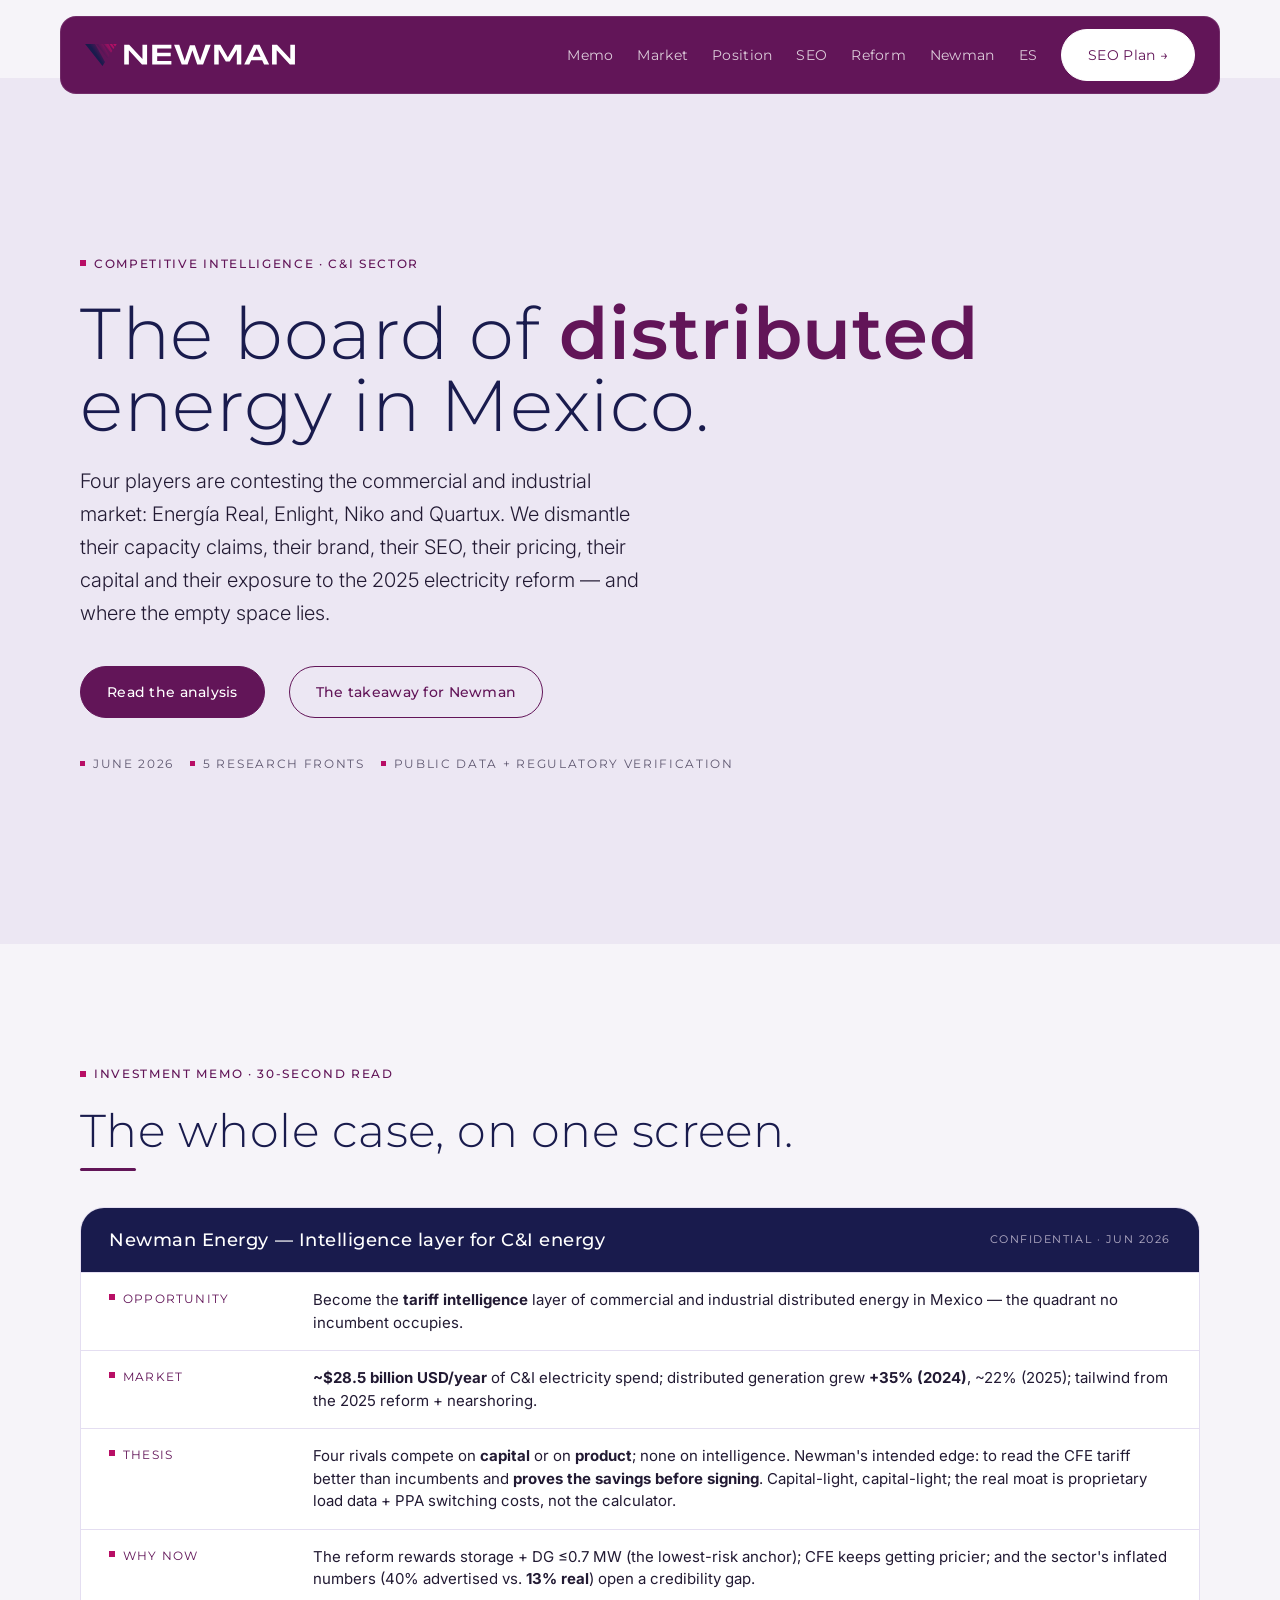
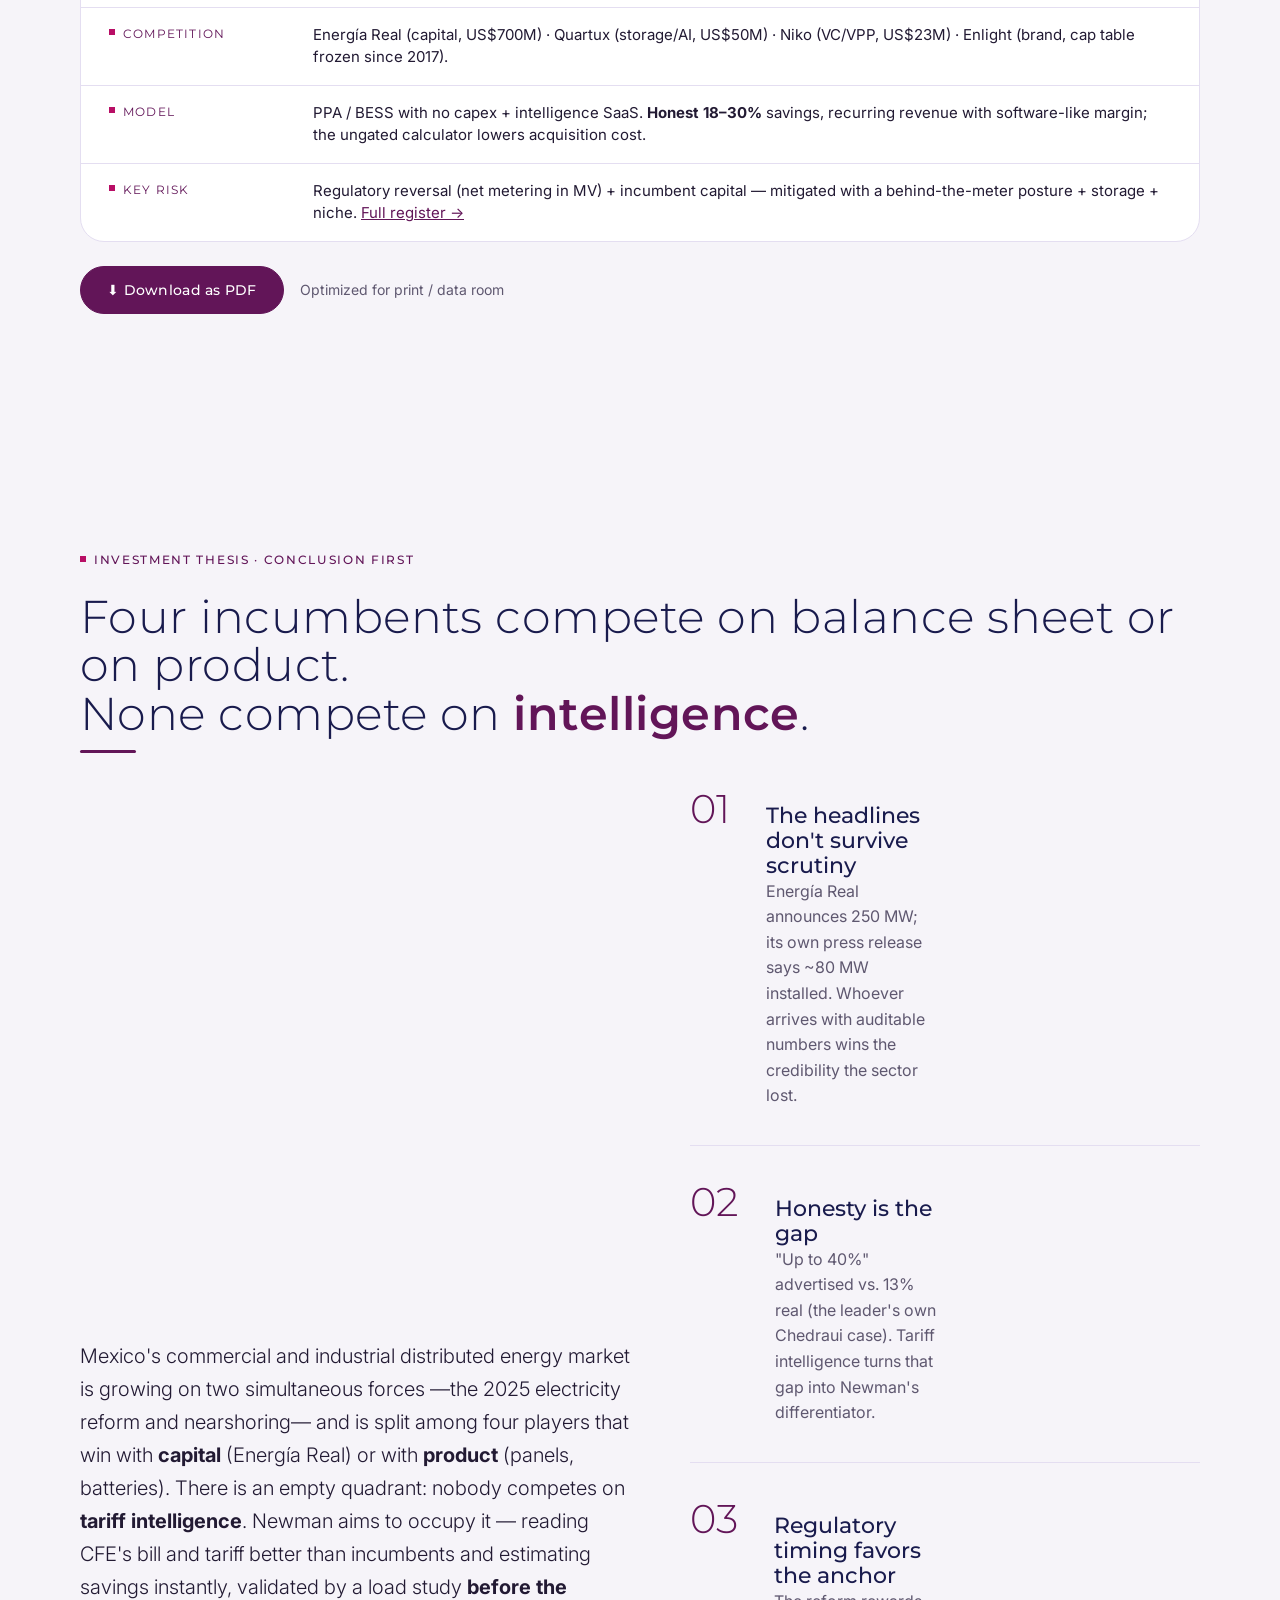
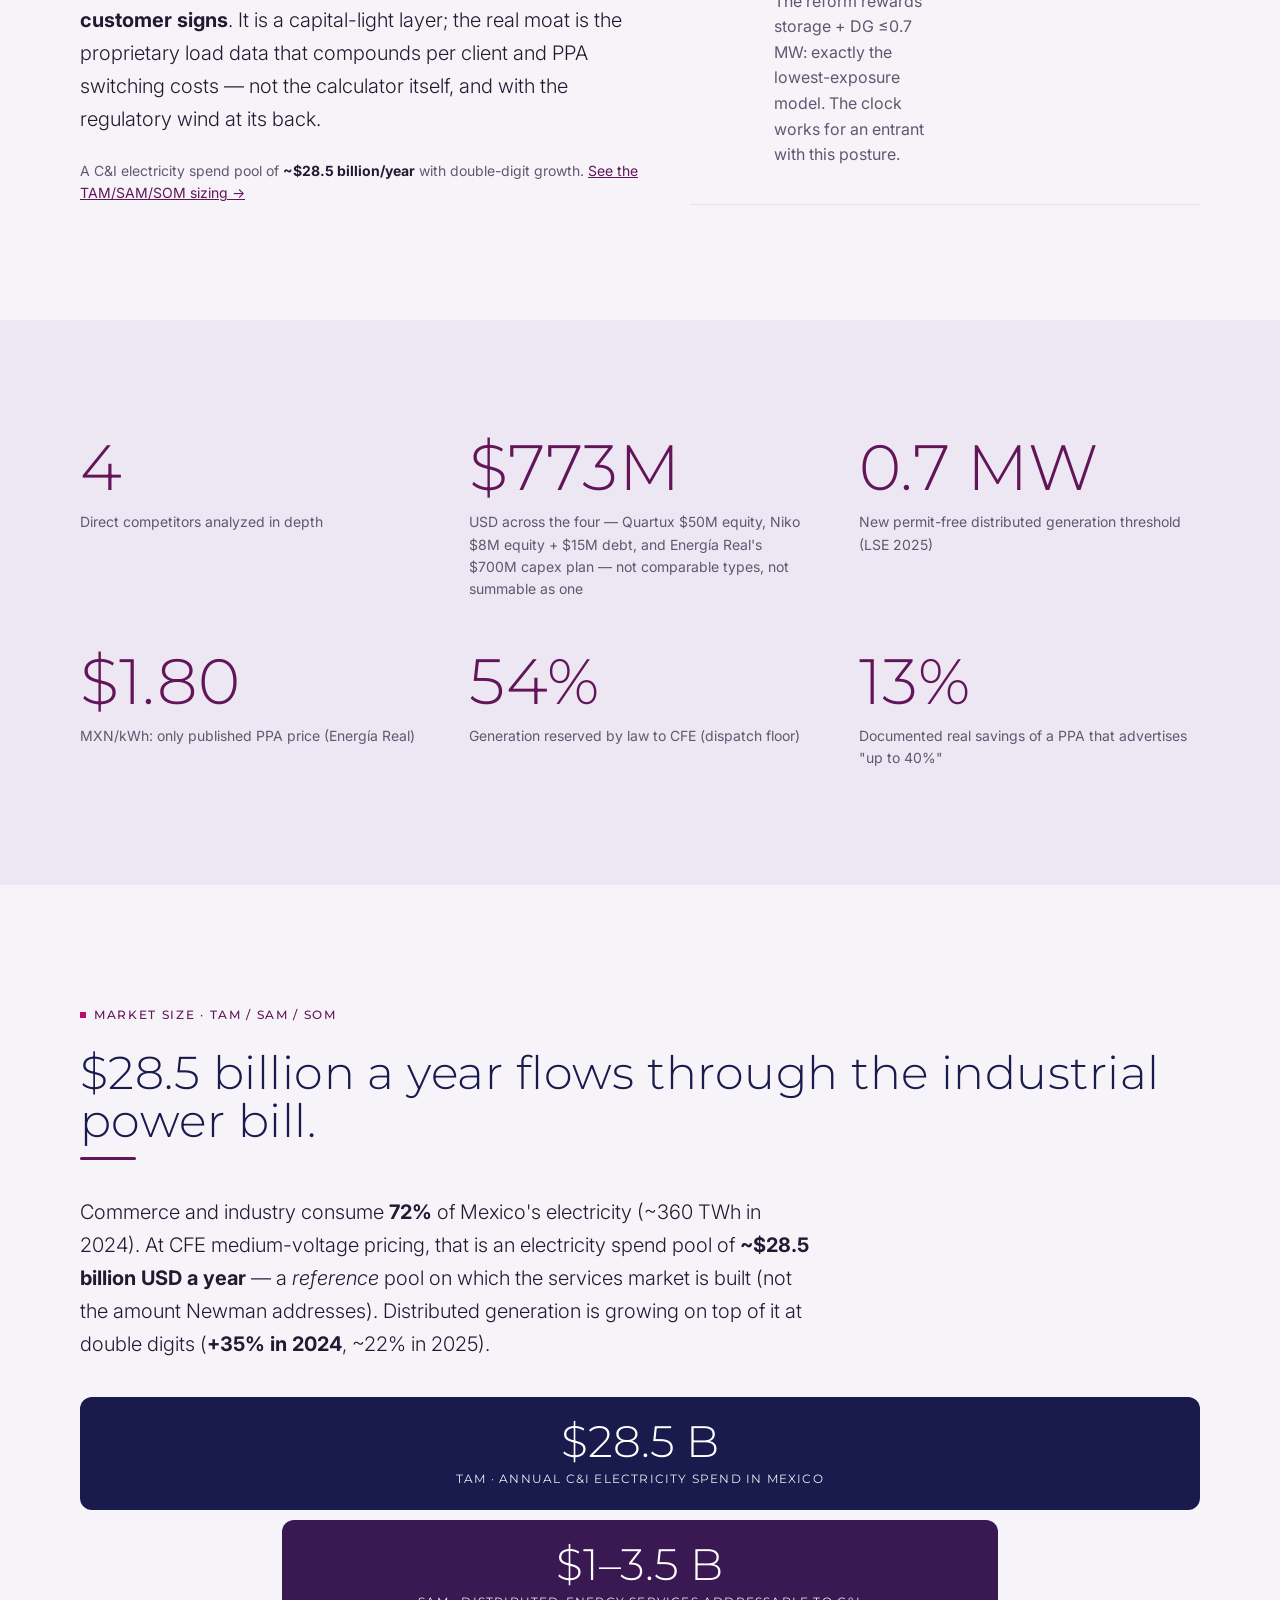
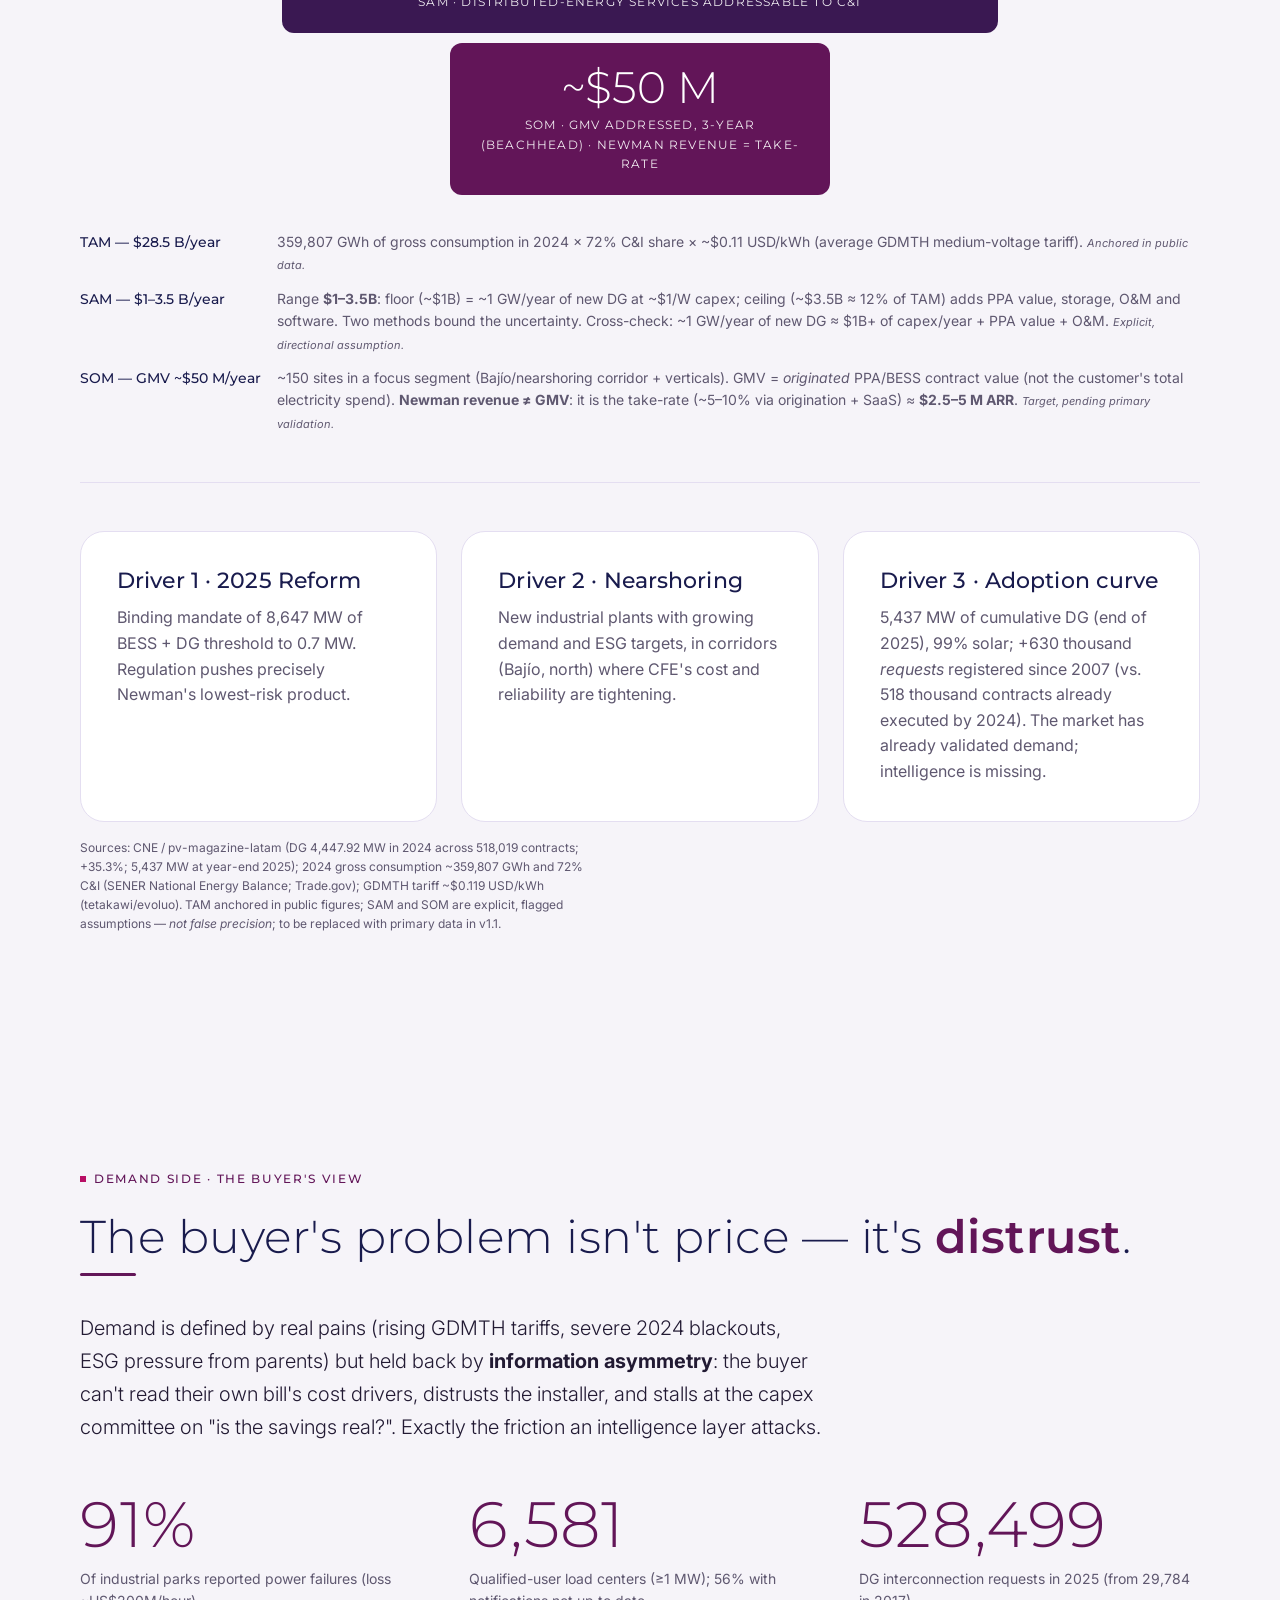
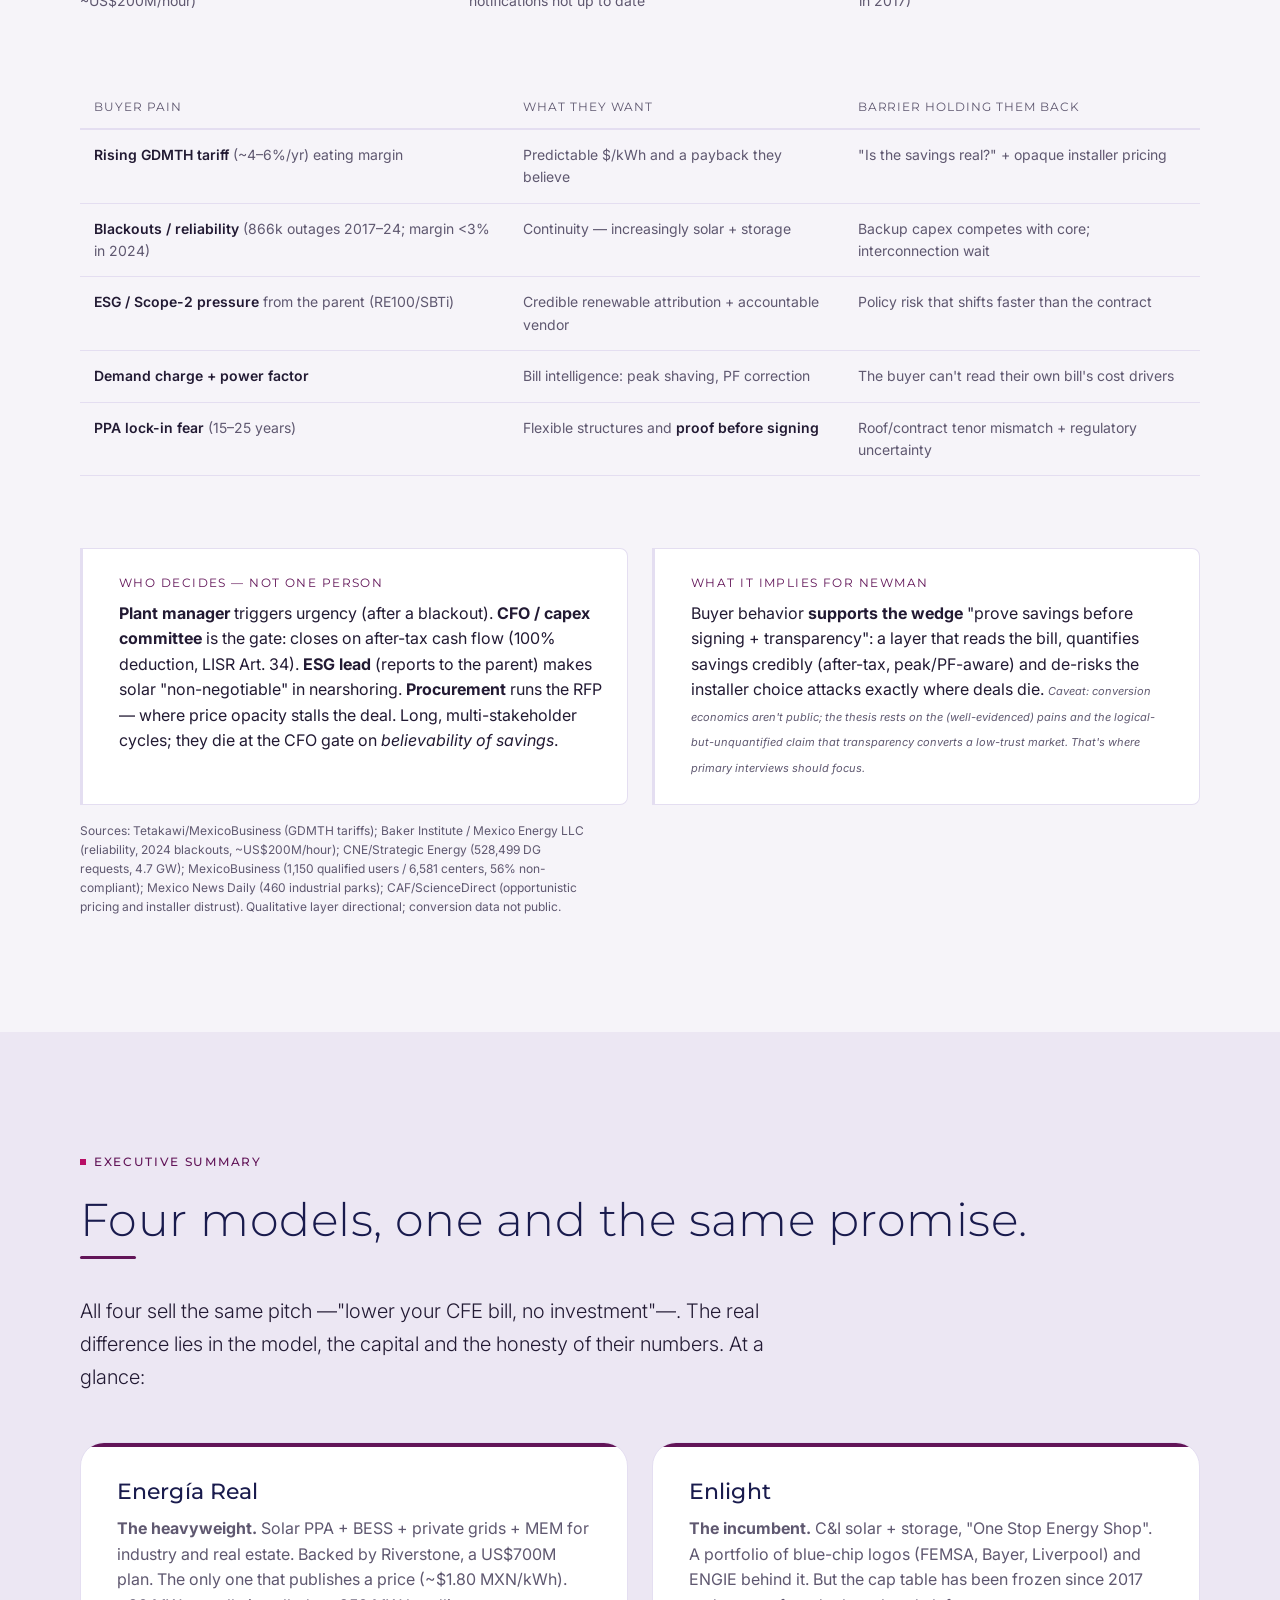
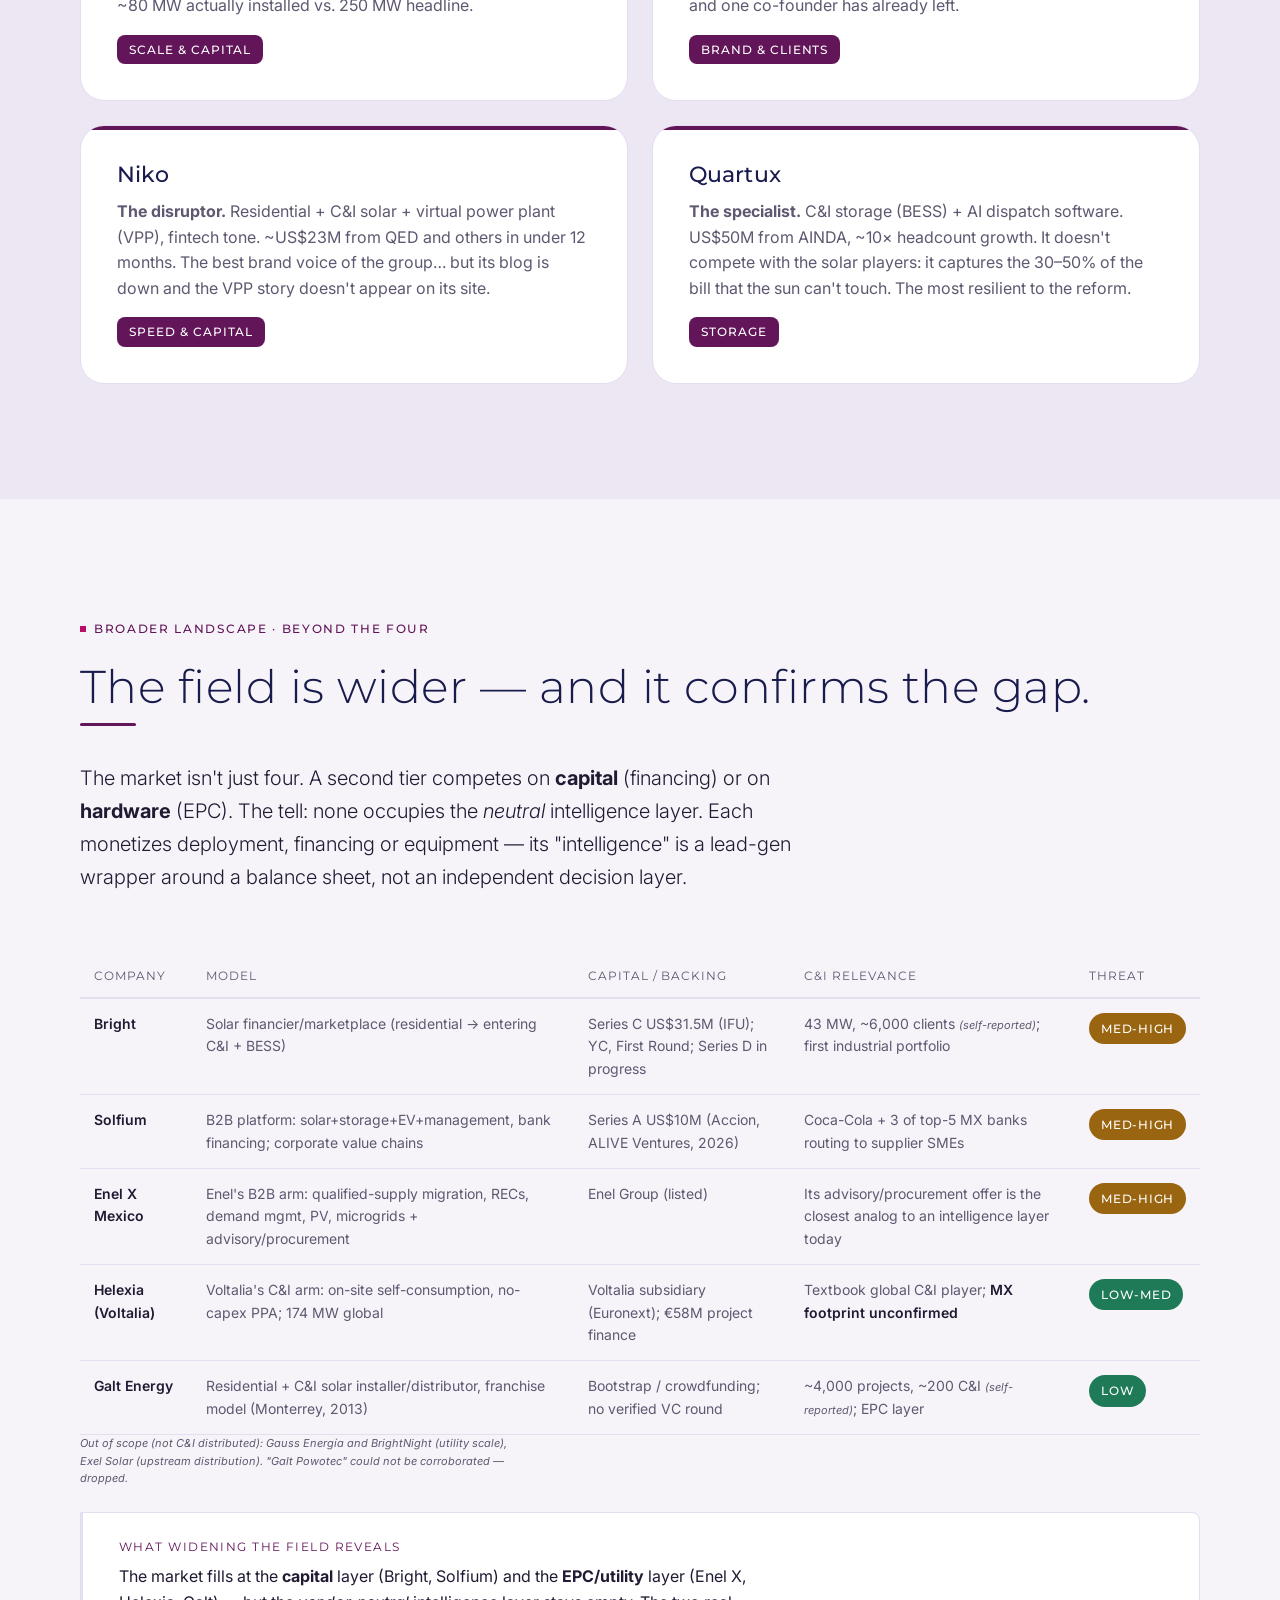
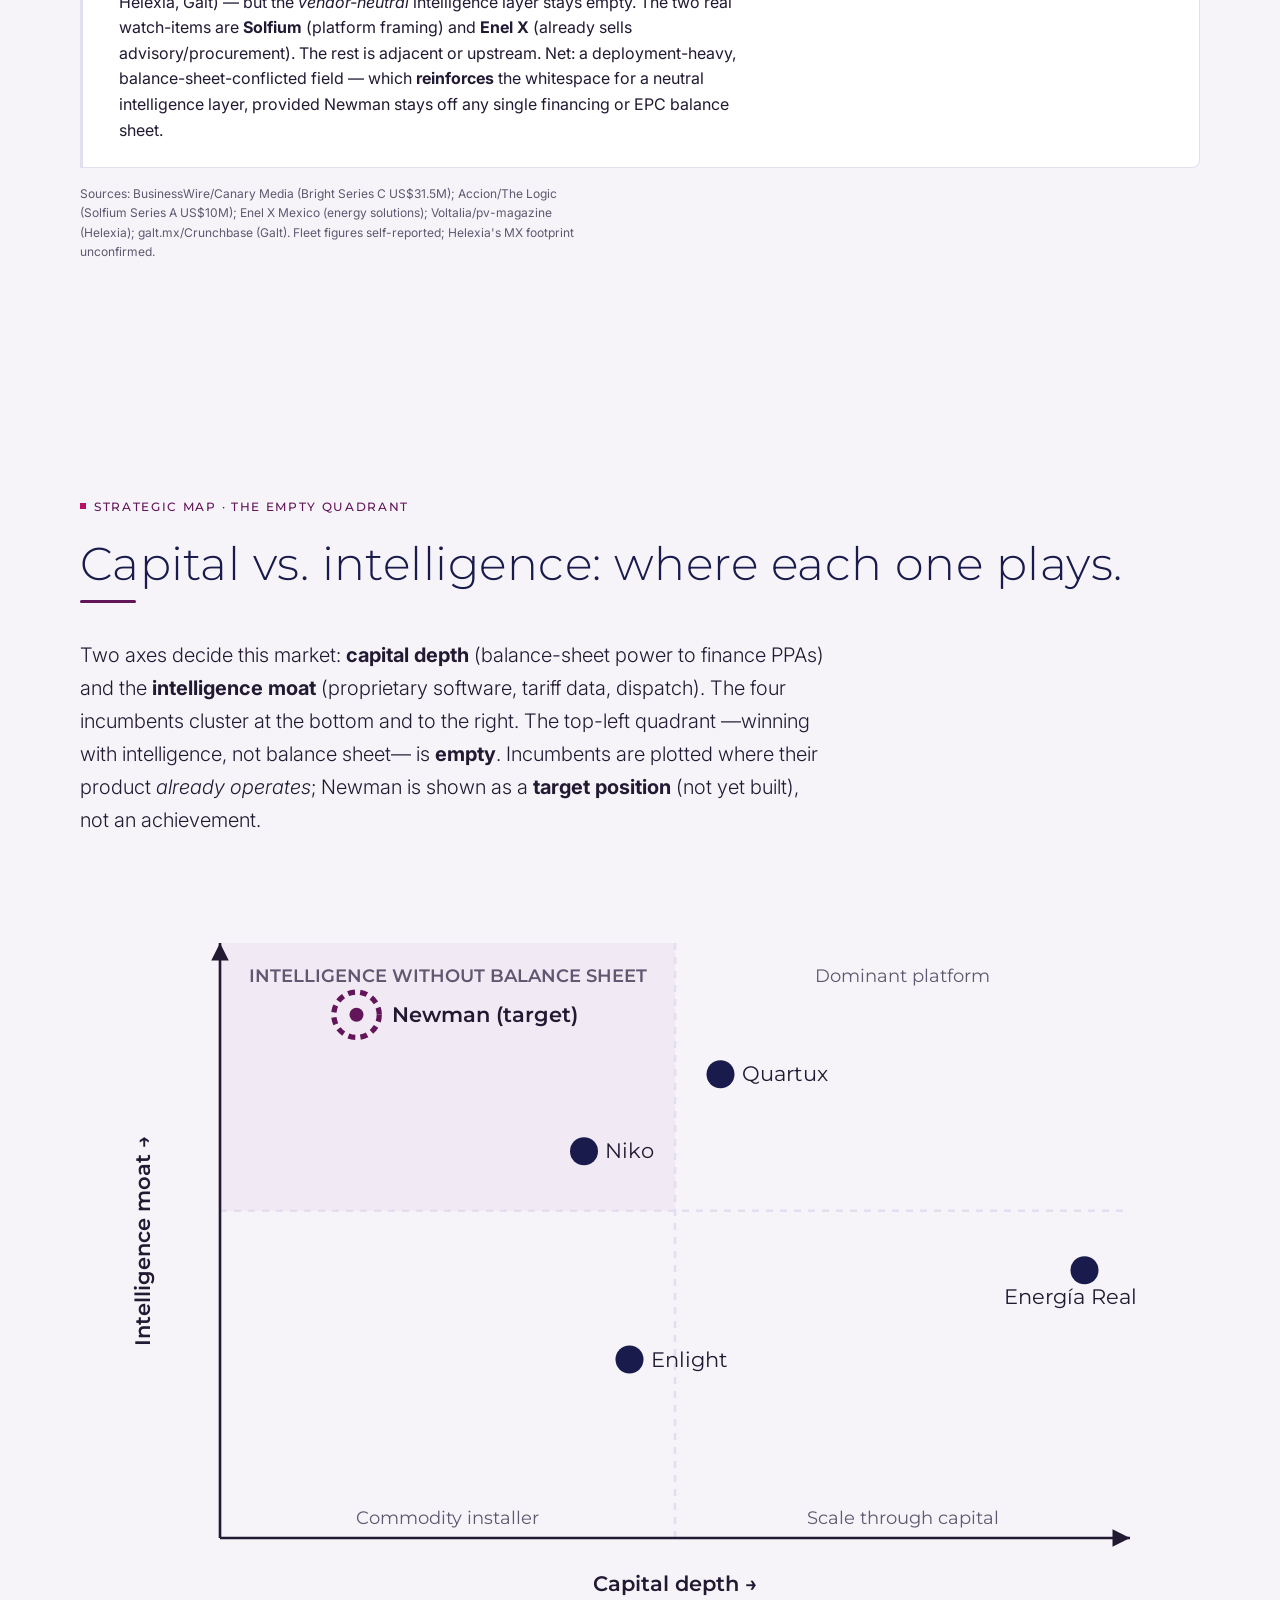
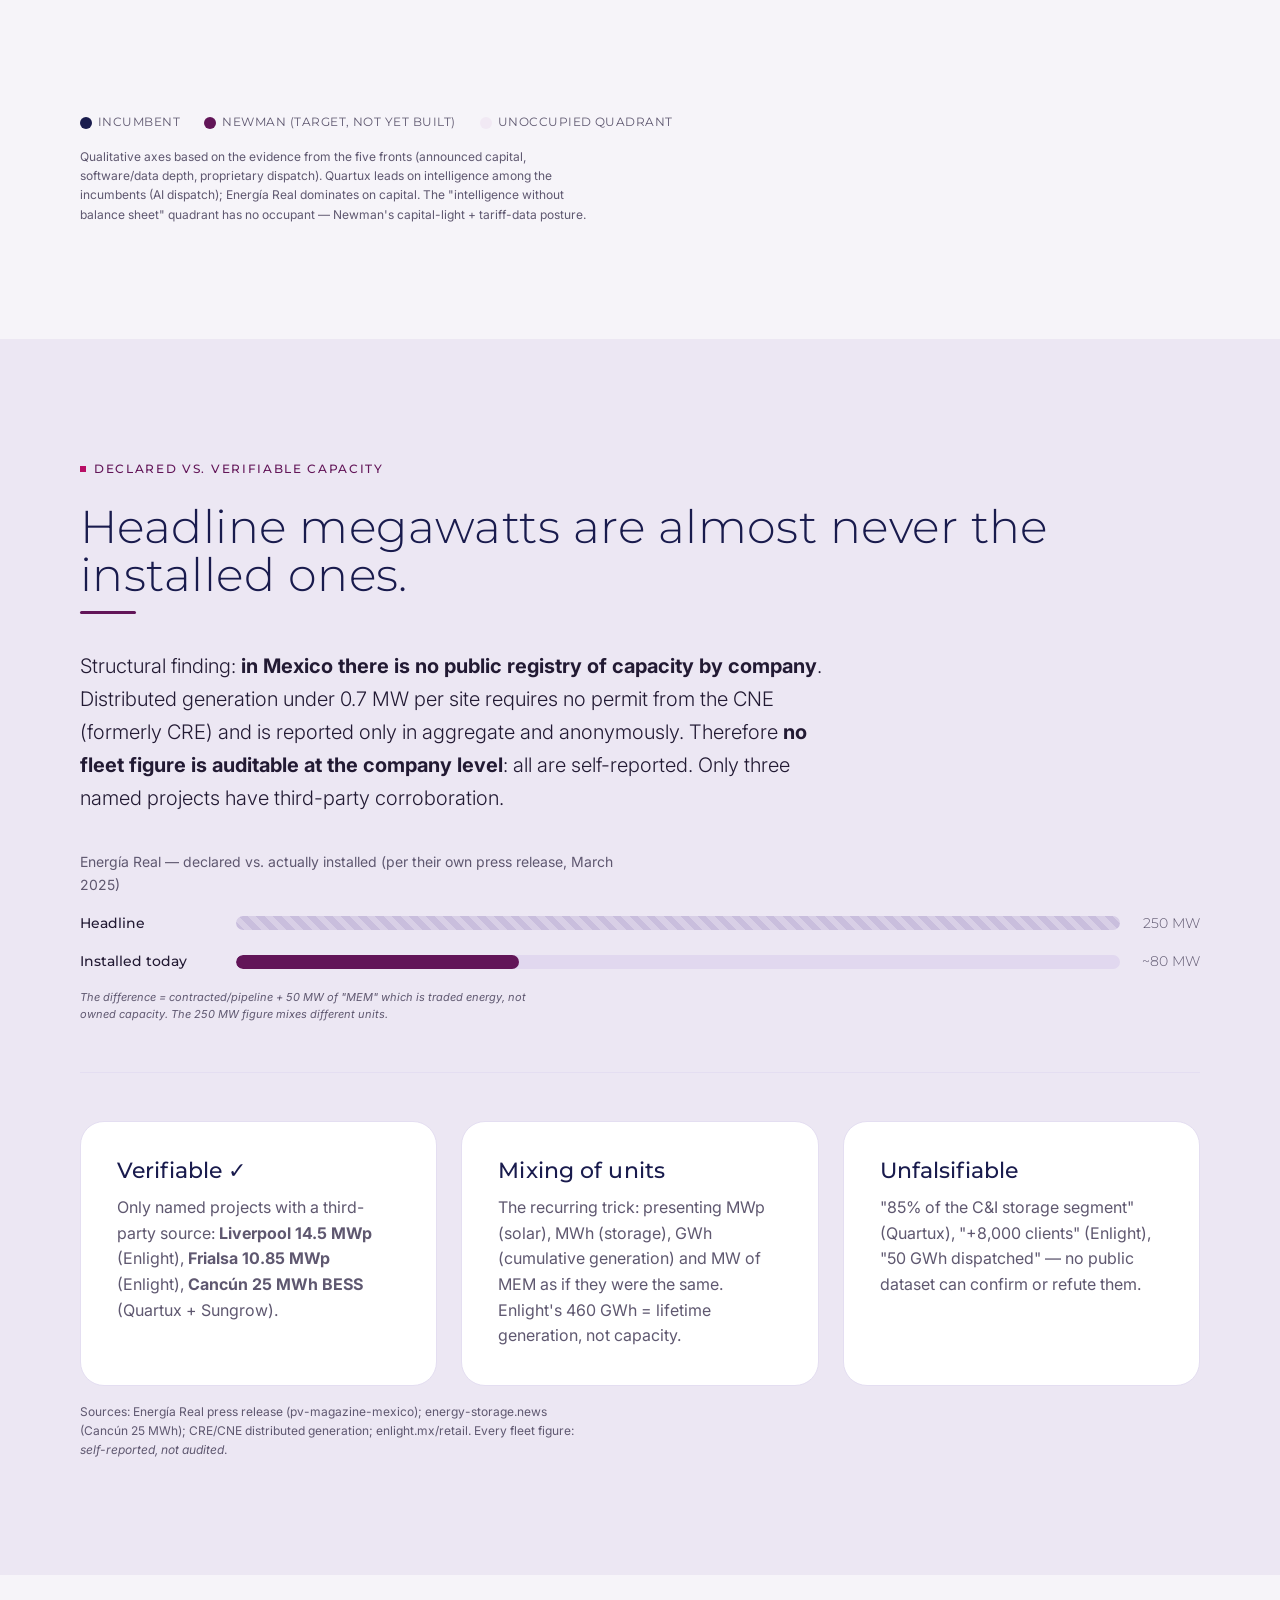
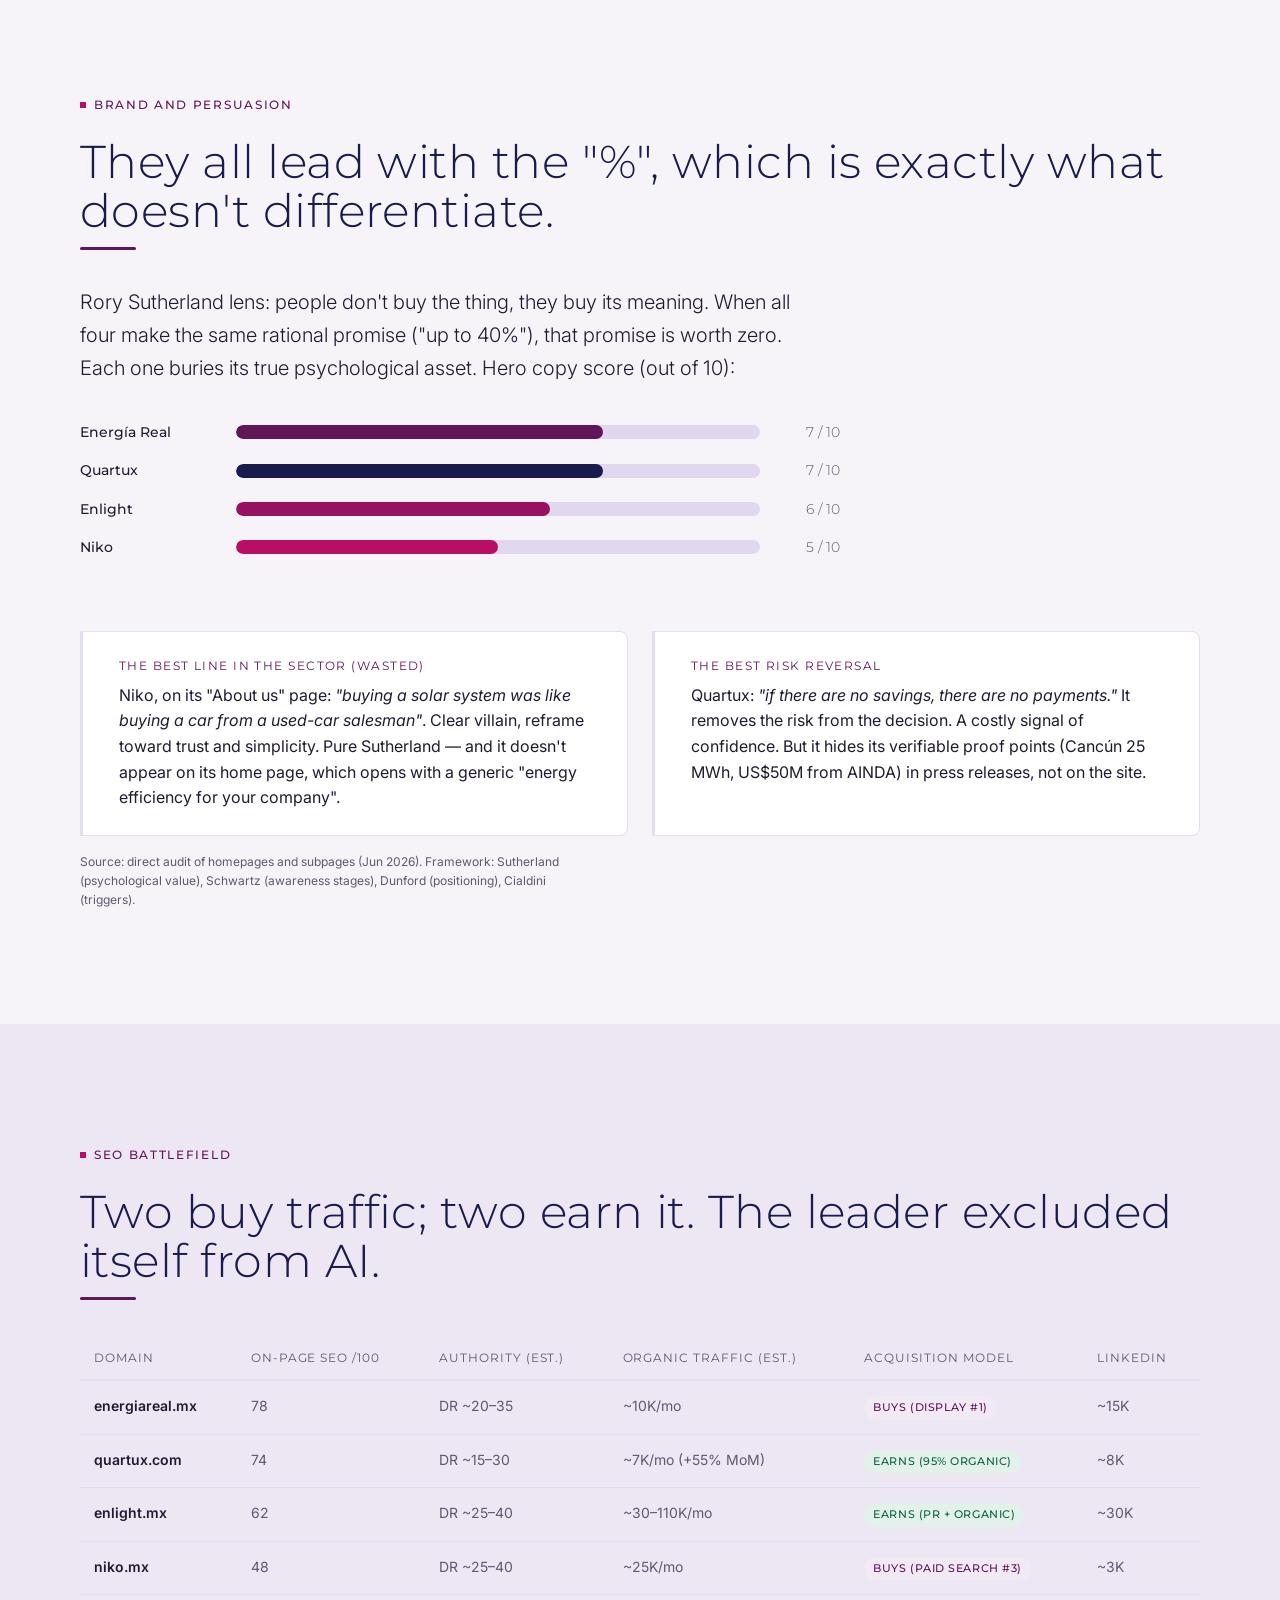
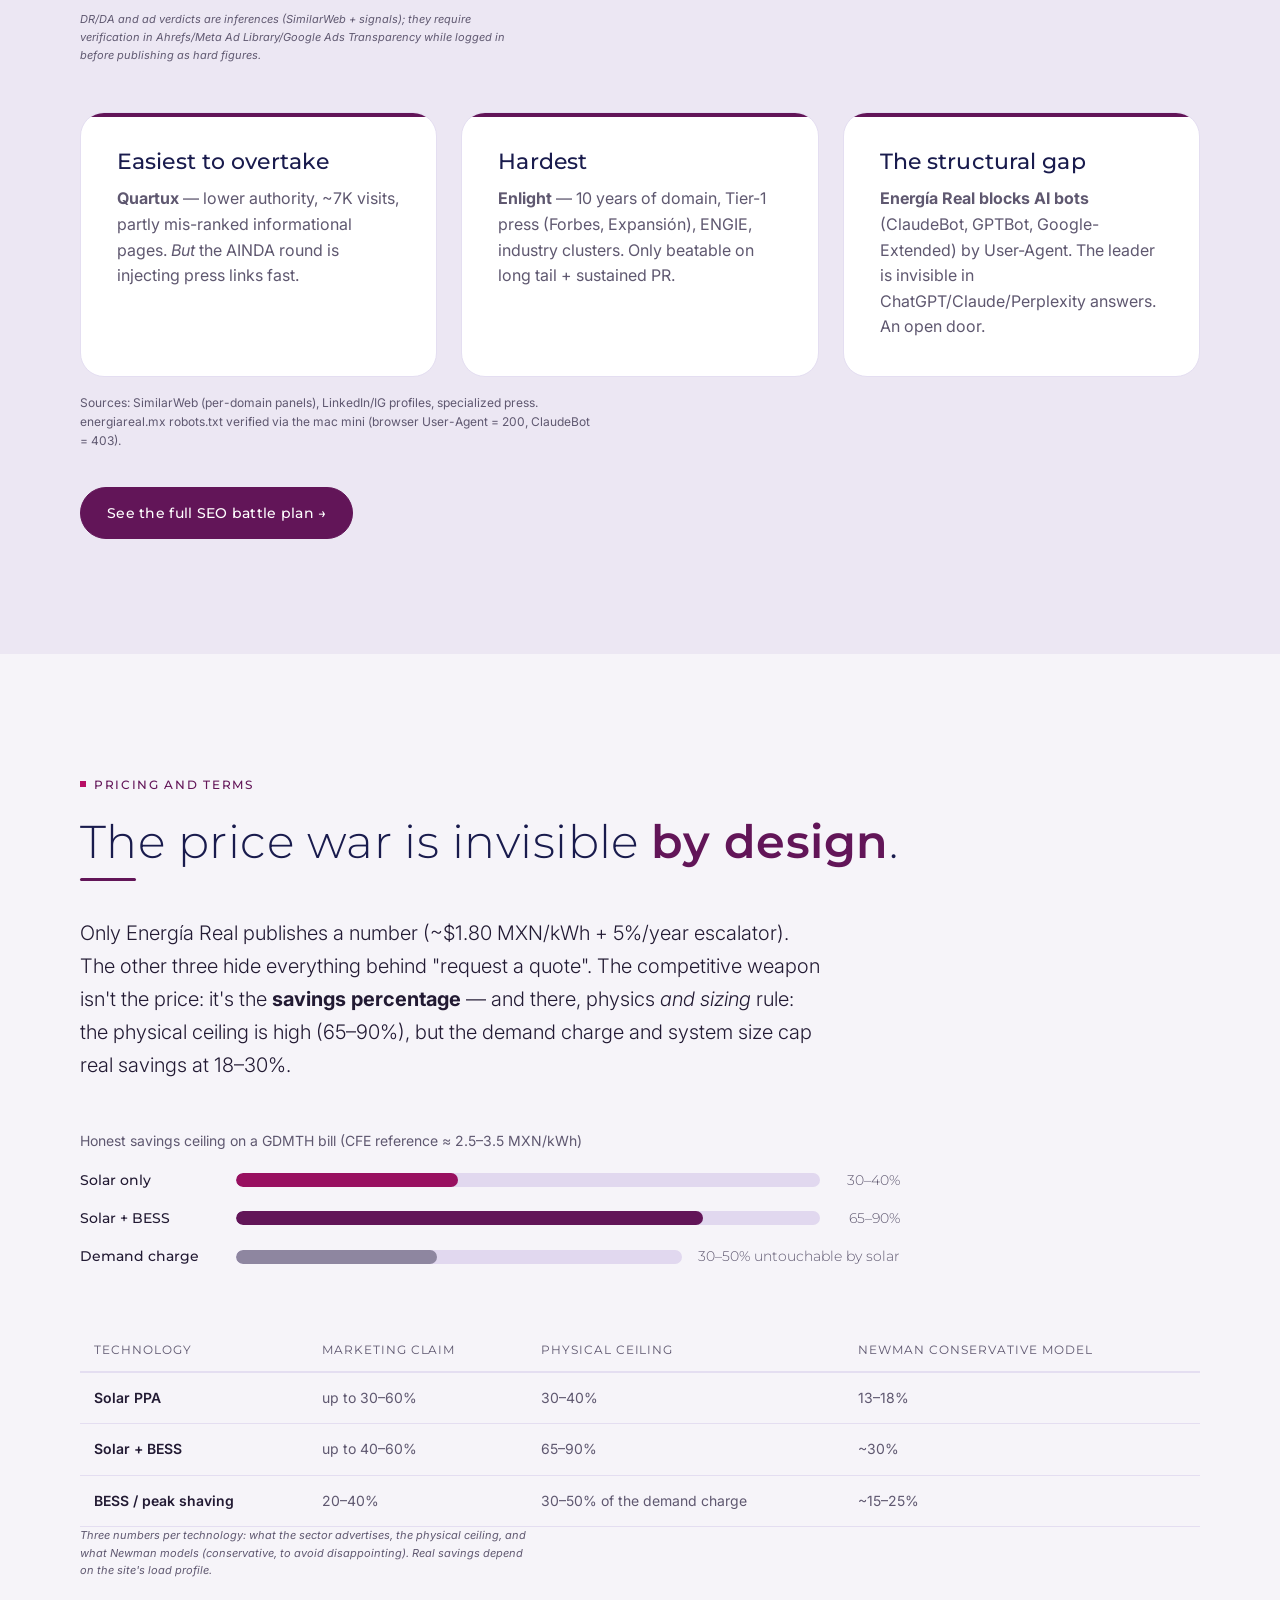
==== en.html @ 97452b2e "Iteration 20: primary-data finding — widening retail-wholesale markup (ES+EN) Computed live from New" ====
<!DOCTYPE html>
<html lang="en">
<head>
<meta charset="UTF-8">
<meta name="viewport" content="width=device-width, initial-scale=1.0">
<title>Competitive Intelligence · C&I Energy Mexico 2026 | Newman Energy</title>
<meta name="description" content="Competitive analysis of Mexico's C&I distributed energy sector 2026: Energía Real, Enlight, Niko and Quartux. Capacity, brand, SEO, pricing, capital and regulatory exposure. By Newman Energy.">
<meta property="og:title" content="Competitive Intelligence · C&I Energy Mexico 2026">
<meta property="og:description" content="Verified capacity, pricing, brand, SEO and the electricity reform. The 4 players in Mexico's C&I sector, analyzed.">
<meta property="og:type" content="article">
<meta property="og:url" content="https://lopezpalacios.github.io/newman-competitive-report/en.html">
<meta property="og:image" content="https://lopezpalacios.github.io/newman-competitive-report/og-image.jpg">
<meta name="twitter:card" content="summary_large_image">
<meta name="twitter:title" content="Competitive Intelligence · C&I Energy Mexico 2026">
<meta name="twitter:description" content="Verified capacity, pricing, brand, SEO and the 2025 reform. Mexico's four C&I energy players, dissected — and the gap Newman owns.">
<link rel="alternate" hreflang="es-mx" href="https://lopezpalacios.github.io/newman-competitive-report/">
<link rel="alternate" hreflang="en" href="https://lopezpalacios.github.io/newman-competitive-report/en.html">
<link rel="alternate" hreflang="x-default" href="https://lopezpalacios.github.io/newman-competitive-report/">
<link rel="preconnect" href="https://fonts.googleapis.com">
<link rel="preconnect" href="https://fonts.gstatic.com" crossorigin>
<link href="https://fonts.googleapis.com/css2?family=Montserrat:wght@200;300;400;500;600;700;800&family=Inter:wght@300;400;500;600&display=swap" rel="stylesheet">
<link rel="stylesheet" href="newman.css">
<style>
  /* ---- report-specific data-viz layer · v3 palette (solid accent, no gradient) ---- */
  .eyebrow-meta{display:flex;gap:var(--s-16);flex-wrap:wrap;font-family:var(--display);font-size:var(--text-label);letter-spacing:.14em;text-transform:uppercase;color:var(--muted);margin-top:var(--s-36)}
  .eyebrow-meta span{display:inline-flex;align-items:center;gap:var(--s-8)}
  .eyebrow-meta span::before{content:"";width:5px;height:5px;background:var(--magenta)}

  /* card with thin accent top edge (replaces old gradient card) */
  .card-top{position:relative;overflow:hidden}
  .card-top::before{content:"";position:absolute;inset:0 0 auto 0;height:4px;background:var(--accent)}

  /* horizontal bar chart */
  .chart{margin-top:var(--s-36)}
  .bar-row{display:grid;grid-template-columns:140px 1fr auto;align-items:center;gap:var(--s-16);margin-bottom:var(--s-16)}
  .bar-row .lbl{font-family:var(--display);font-size:var(--text-body-sm);font-weight:var(--w-med);color:var(--text)}
  .bar-track{position:relative;height:14px;background:#e1d8ef;border-radius:var(--r-pill);overflow:hidden}
  .bar-fill{position:absolute;inset:0 auto 0 0;width:0;border-radius:var(--r-pill);transition:width .9s cubic-bezier(.22,1,.36,1)}
  .bar-row .val{font-family:var(--display);font-size:var(--text-body-sm);font-weight:var(--w-light);color:var(--muted);min-width:64px;text-align:right}
  .bar-track.dual .bar-fill.claim{background:repeating-linear-gradient(45deg,#c9bedd,#c9bedd 6px,#d8cfe6 6px,#d8cfe6 12px);z-index:1}
  .bar-track.dual .bar-fill.real{background:var(--accent);z-index:2}
  .c-er{background:#621558}.c-en{background:#981060}.c-ni{background:#B80E65}.c-qx{background:#191B4D}.c-nm{background:#621558}.c-grey{background:#8E86A0}

  /* exposure heatmap matrix */
  .matrix{width:100%;border-collapse:separate;border-spacing:6px;margin-top:var(--s-24)}
  .matrix th{font-family:var(--display);font-weight:var(--w-reg);font-size:var(--text-label);letter-spacing:.1em;text-transform:uppercase;color:var(--muted);text-align:left;padding:8px}
  .matrix td{padding:14px 16px;border-radius:var(--r-sm);font-size:var(--text-body-sm);vertical-align:top;color:var(--muted)}
  .matrix td.co{font-family:var(--display);font-weight:var(--w-med);color:#fff;min-width:120px}
  .risk{font-family:var(--display);font-weight:var(--w-med);font-size:var(--text-label);letter-spacing:.06em;text-transform:uppercase;color:#fff;padding:6px 12px;border-radius:var(--r-pill);display:inline-block;white-space:nowrap}
  .risk.low{background:#1f7a57}.risk.med{background:#9a6510}.risk.high{background:#b3382c}.risk.adv{background:#0d6347}

  /* persuasion score dots */
  .score{display:inline-flex;gap:4px;vertical-align:middle}
  .score i{width:11px;height:11px;border-radius:50%;background:#ded5ea;display:inline-block}
  .score i.on{background:var(--accent)}

  /* data table */
  .dtable{width:100%;border-collapse:collapse;margin-top:var(--s-24);font-size:var(--text-body-sm)}
  .dtable th{font-family:var(--display);font-weight:var(--w-reg);font-size:var(--text-label);letter-spacing:.08em;text-transform:uppercase;color:var(--muted);text-align:left;padding:12px 14px;border-bottom:2px solid var(--line)}
  .dtable td{padding:14px 14px;border-bottom:1px solid var(--line);vertical-align:top;color:var(--muted)}
  .dtable tr:hover td{background:var(--accent-tint)}
  .dtable td strong{color:var(--text);font-weight:var(--w-semi)}
  .chip{display:inline-block;font-family:var(--display);font-size:11px;letter-spacing:.05em;text-transform:uppercase;padding:3px 9px;border-radius:var(--r-pill);font-weight:500}
  .chip.buy{background:var(--accent-tint);color:var(--accent)}.chip.earn{background:#e2f1ea;color:#0d6347}
  .chip.up{background:#e2f1ea;color:#0d6347}.chip.flat{background:#f6ece0;color:#8a5a06}

  /* callout */
  .callout{border-left:3px solid var(--accent);background:var(--surface);border:1px solid var(--line);border-left-width:3px;border-radius:0 var(--r-sm) var(--r-sm) 0;padding:var(--s-24) var(--s-24) var(--s-24) var(--s-36);margin-top:var(--s-24)}
  .callout .k{font-family:var(--display);font-size:var(--text-label);letter-spacing:.12em;text-transform:uppercase;color:var(--accent);display:block;margin-bottom:var(--s-8)}
  .callout p{color:var(--text)}

  /* network graph */
  .netwrap{margin-top:var(--s-36);overflow-x:auto}
  .netgraph{min-width:680px;width:100%;height:auto}
  .netgraph .edge{stroke:#cabfdd;stroke-width:1.5}
  .netgraph .edge.dim{stroke-dasharray:4 4;stroke:#d8cfe6}
  .netgraph .node-co{fill:#191B4D}
  .netgraph .node-inv{fill:#fff;stroke:#cabfdd;stroke-width:1.5}
  .netgraph .node-hw{fill:#F1E9F4;stroke:#621558;stroke-width:1.5}
  .netgraph text{font-family:var(--display);font-size:12px;fill:#221A33}
  .netgraph text.co{fill:#fff;font-weight:600}
  .netgraph text.sm{font-size:10px;fill:#5F5870}

  .legend{display:flex;gap:var(--s-24);flex-wrap:wrap;margin-top:var(--s-16);font-size:var(--text-label);color:var(--muted);font-family:var(--display);letter-spacing:.04em;text-transform:uppercase}
  .legend i{display:inline-block;width:12px;height:12px;border-radius:50%;margin-right:6px;vertical-align:middle}
  .conf{font-size:11px;color:var(--muted);font-style:italic}
  .src{font-size:12px;color:var(--muted);margin-top:var(--s-16)}
  .src a{color:var(--accent)}
  .tl-rule{height:1px;background:var(--line);margin:var(--s-48) 0;border:0}
  /* TAM/SAM/SOM funnel */
  .funnel{margin-top:var(--s-36);display:flex;flex-direction:column;gap:10px;align-items:center}
  .frow{position:relative;color:#fff;border-radius:var(--r-input);padding:22px 28px;text-align:center;transition:width .9s cubic-bezier(.22,1,.36,1)}
  .frow .v{font-family:var(--display);font-weight:var(--w-light);font-size:clamp(28px,4vw,44px);line-height:1}
  .frow .l{font-family:var(--display);font-size:12px;letter-spacing:.1em;text-transform:uppercase;margin-top:6px;opacity:.92}
  .frow.tam{width:100%;background:#191B4D}
  .frow.sam{width:64%;background:#3A1852}
  .frow.som{width:34%;background:#621558}
  .assume{display:grid;grid-template-columns:auto 1fr;gap:var(--s-12) var(--s-16);margin-top:var(--s-36);font-size:var(--text-body-sm)}
  .assume .t{font-family:var(--display);font-weight:var(--w-med);color:var(--navy);white-space:nowrap}
  .assume .d{color:var(--muted)}
  @media (max-width:860px){.bar-row{grid-template-columns:104px 1fr auto}.frow.sam,.frow.som{width:100%}.assume{grid-template-columns:1fr}.assume .t{margin-top:var(--s-8)}}
  /* references appendix */
  .refgroup{margin-bottom:var(--s-36)}
  .refgroup h4{font-family:var(--display);font-weight:var(--w-med);font-size:var(--text-label);letter-spacing:.1em;text-transform:uppercase;color:var(--accent);margin-bottom:var(--s-12);display:flex;align-items:center;gap:var(--s-8)}
  .refgroup h4::before{content:"";width:6px;height:6px;background:var(--magenta);flex:none}
  .ref{display:grid;grid-template-columns:30px 1fr;gap:var(--s-12);padding:10px 0;border-bottom:1px solid var(--line);font-size:var(--text-body-sm)}
  .ref .n{font-family:var(--display);color:var(--accent);font-weight:var(--w-semi)}
  .ref a{color:var(--accent);word-break:break-word}
  .ref .what{display:block;color:var(--muted);margin-top:3px;font-size:12.5px}
  /* porter five forces — plus layout */
  .forces{display:grid;grid-template-columns:repeat(3,1fr);gap:var(--s-16);margin-top:var(--s-36)}
  .forces .f-top{grid-column:2;grid-row:1}
  .forces .f-left{grid-column:1;grid-row:2}
  .forces .f-mid{grid-column:2;grid-row:2}
  .forces .f-right{grid-column:3;grid-row:2}
  .forces .f-bot{grid-column:2;grid-row:3}
  .force{background:var(--surface);border:1px solid var(--line);border-radius:var(--r-card);padding:var(--s-24)}
  .force.mid{background:var(--navy);border-color:var(--navy)}
  .force h4{font-family:var(--display);font-size:16px;font-weight:var(--w-med);color:var(--navy);display:flex;justify-content:space-between;align-items:center;gap:var(--s-8)}
  .force.mid h4{color:#fff}
  .force p{font-size:13px;color:var(--muted);margin-top:10px;max-width:none}
  .force.mid p{color:var(--on-dark)}
  @media (max-width:860px){.forces{grid-template-columns:1fr}.forces>*{grid-column:1!important;grid-row:auto!important}}
  /* investment memo card */
  .memo{border:1px solid var(--line);border-radius:var(--r-card);overflow:hidden;background:var(--surface);margin-top:var(--s-36)}
  .memo .head{background:var(--navy);color:#fff;padding:18px 28px;display:flex;justify-content:space-between;align-items:center;flex-wrap:wrap;gap:var(--s-8)}
  .memo .head .t{font-family:var(--display);font-weight:var(--w-med);letter-spacing:.03em;font-size:18px;color:#fff}
  .memo .head .tag{font-family:var(--display);font-size:11px;letter-spacing:.14em;text-transform:uppercase;color:var(--on-dark-muted)}
  .memo .row{display:grid;grid-template-columns:180px 1fr;gap:var(--s-24);padding:16px 28px;border-top:1px solid var(--line)}
  .memo .row .k{font-family:var(--display);font-size:12px;letter-spacing:.1em;text-transform:uppercase;color:var(--accent);display:flex;align-items:flex-start;gap:var(--s-8)}
  .memo .row .k::before{content:"";width:6px;height:6px;background:var(--magenta);flex:none;margin-top:5px}
  .memo .row .v{color:var(--text);font-size:15px;line-height:1.5}
  @media (max-width:860px){.memo .row{grid-template-columns:1fr;gap:6px}}
  /* print / PDF — clean export for the deal room */
  @media print{
    .nav,.toasts,.skip,.cta,.hero .eyebrow-meta{display:none!important}
    *{-webkit-print-color-adjust:exact;print-color-adjust:exact}
    body{background:#fff}
    .section{padding-block:22px!important}
    .hero,.panel{background:#fff!important}
    .hero .wrap{padding-block:24px!important}
    h1{font-size:34px!important}
    .h-lg{font-size:26px!important}
    .card,.callout,.dtable,.memo,.forces,.funnel,.netgraph,.stats,.principle,.assume{break-inside:avoid}
    h2,h3,h4,.kicker{break-after:avoid}
    .footer{background:#fff!important}
    .footer a,.footer .muted,.footer .caps,.footer .end{color:#333!important}
    a{text-decoration:none}
    #fuentes{break-before:page}
  }
</style>
</head>
<body>
<a href="#main" class="skip">Skip to content</a>

<!-- ===================== NAV ===================== -->
<nav class="nav" aria-label="Primary">
  <div class="row">
    <a href="#top" class="brand" aria-label="Newman Energy — home">
      <svg viewBox="0 0 1865.2 185.03" height="20" role="img" aria-label="Newman">
        <defs><linearGradient id="nm" x1="65.13" y1="98.26" x2="220.81" y2="-6.74" gradientUnits="userSpaceOnUse">
          <stop offset=".15" stop-color="#191b4d"/><stop offset="1" stop-color="#b80e65"/></linearGradient></defs>
        <g class="word" fill="#fff">
          <path d="M329.74,6.8h41.71l111.77,119.15V6.8h38.95v165.93h-42.87l-110.39-119.15v119.15h-39.18V6.8Z"/>
          <path d="M607.21,37.45v36.41h113.62v28.12h-113.62v40.1h119.38v30.65h-161.32V6.8h161.32v30.65h-119.38Z"/>
          <path d="M1057.29,6.8l-64.3,165.93h-49.09l-38.03-111.77-2.77-8.99-2.54,8.99-38.03,111.77h-49.09L749.16,6.8h43.56l45.63,133.44,44.25-129.06h41.25l41.25,120.07,3,8.99,3.22-9.22,42.41-124.22h43.56Z"/>
          <path d="M1086.78,6.8h52.08l57.85,99.1,4.15,6.68,61.76-105.78h51.86v165.93h-37.57V47.13l-5.07,8.76-54.62,90.8h-32.96l-59.69-99.56v125.6h-37.79V6.8Z"/>
          <path d="M1489.85,136.78h-91.49l-16.36,35.95h-42.87L1419.79,6.8h48.17l80.89,165.93h-42.63l-16.36-35.95ZM1476.72,107.97l-32.5-71.44-32.73,71.44h65.22Z"/>
          <path d="M1573.27,6.8h41.71l111.77,119.15V6.8h38.95v165.93h-42.87l-110.39-119.15v119.15h-39.18V6.8Z"/>
        </g>
        <g fill="url(#nm)">
          <polygon points="2.47 3.06 0 0 85.76 0 86.47 1.3 168.41 152.36 147.28 185.03 2.47 3.06"/>
          <polygon points="95.54 3.04 93.17 0 151.49 0 152.2 1.33 204.39 96.74 188.98 120.56 95.54 3.04"/>
          <polygon points="161.87 3.07 159.39 0 197.72 0 198.42 1.33 229.39 58.08 218.74 74.54 161.87 3.07"/>
          <polygon points="205.52 0 228.73 0 246.42 31.75 239.32 42.72 205.52 0"/>
          <polygon points="236.11 0 266.95 0 253.06 21.48 236.11 0"/>
        </g>
      </svg>
    </a>
    <div class="links">
      <a href="#memo-inversion">Memo</a>
      <a href="#mercado">Market</a>
      <a href="#posicionamiento">Position</a>
      <a href="#seo">SEO</a>
      <a href="#reforma">Reform</a>
      <a href="#newman">Newman</a>
      <a href="index.html" aria-label="Versión en español">ES</a>
      <a href="seo.html" class="btn">SEO Plan →</a>
    </div>
    <button class="burger" aria-label="Menu" aria-expanded="false">☰</button>
  </div>
</nav>

<main id="main">
<span id="top"></span>

<!-- ===================== HERO ===================== -->
<header class="hero">
  <div class="wrap">
    <p class="kicker">Competitive Intelligence · C&I Sector</p>
    <h1>The board of <b>distributed</b><br>energy in Mexico.</h1>
    <p class="lead">Four players are contesting the commercial and industrial market: Energía Real, Enlight, Niko and Quartux. We dismantle their capacity claims, their brand, their SEO, their pricing, their capital and their exposure to the 2025 electricity reform — and where the empty space lies.</p>
    <div class="cta">
      <a href="#resumen" class="btn">Read the analysis</a>
      <a href="#newman" class="btn-outline">The takeaway for Newman</a>
    </div>
    <div class="eyebrow-meta">
      <span>June 2026</span>
      <span>5 research fronts</span>
      <span>Public data + regulatory verification</span>
    </div>
  </div>
</header>

<!-- ===================== MEMO DE INVERSIÓN (30 SEG) ===================== -->
<section class="section" id="memo-inversion">
  <div class="wrap">
    <p class="kicker">Investment memo · 30-second read</p>
    <h2 class="h-lg">The whole case, on one screen.</h2>
    <div class="section-rule"></div>
    <div class="memo" data-reveal>
      <div class="head"><span class="t">Newman Energy — Intelligence layer for C&I energy</span><span class="tag">Confidential · Jun 2026</span></div>
      <div class="row"><div class="k">Opportunity</div><div class="v">Become the <strong>tariff intelligence</strong> layer of commercial and industrial distributed energy in Mexico — the quadrant no incumbent occupies.</div></div>
      <div class="row"><div class="k">Market</div><div class="v"><strong>~$28.5 billion USD/year</strong> of C&I electricity spend; distributed generation grew <strong>+35% (2024)</strong>, ~22% (2025); tailwind from the 2025 reform + nearshoring.</div></div>
      <div class="row"><div class="k">Thesis</div><div class="v">Four rivals compete on <strong>capital</strong> or on <strong>product</strong>; none on intelligence. Newman's intended edge: to read the CFE tariff better than incumbents and <strong>proves the savings before signing</strong>. Capital-light, capital-light; the real moat is proprietary load data + PPA switching costs, not the calculator.</div></div>
      <div class="row"><div class="k">Why now</div><div class="v">The reform rewards storage + DG ≤0.7 MW (the lowest-risk anchor); CFE keeps getting pricier; and the sector's inflated numbers (40% advertised vs. <strong>13% real</strong>) open a credibility gap.</div></div>
      <div class="row"><div class="k">Competition</div><div class="v">Energía Real (capital, US$700M) · Quartux (storage/AI, US$50M) · Niko (VC/VPP, US$23M) · Enlight (brand, cap table frozen since 2017).</div></div>
      <div class="row"><div class="k">Model</div><div class="v">PPA / BESS with no capex + intelligence SaaS. <strong>Honest 18–30%</strong> savings, recurring revenue with software-like margin; the ungated calculator lowers acquisition cost.</div></div>
      <div class="row"><div class="k">Key risk</div><div class="v">Regulatory reversal (net metering in MV) + incumbent capital — mitigated with a behind-the-meter posture + storage + niche. <a href="#riesgos" style="color:var(--accent)">Full register →</a></div></div>
    </div>
    <div style="margin-top:var(--s-24);display:flex;gap:var(--s-16);align-items:center;flex-wrap:wrap">
      <button class="btn" onclick="window.print()">⬇ Download as PDF</button>
      <span class="muted">Optimized for print / data room</span>
    </div>
  </div>
</section>

<!-- ===================== TESIS DE INVERSIÓN (BLUF) ===================== -->
<section class="section" id="tesis-inversion">
  <div class="wrap">
    <p class="kicker">Investment thesis · Conclusion first</p>
    <h2 class="h-lg">Four incumbents compete on balance sheet or on product.<br>None compete on <b style="color:var(--accent);font-weight:var(--w-semi)">intelligence</b>.</h2>
    <div class="section-rule"></div>
    <div class="split">
      <div>
        <p class="lead">Mexico's commercial and industrial distributed energy market is growing on two simultaneous forces —the 2025 electricity reform and nearshoring— and is split among four players that win with <strong>capital</strong> (Energía Real) or with <strong>product</strong> (panels, batteries). There is an empty quadrant: nobody competes on <strong>tariff intelligence</strong>. Newman aims to occupy it — reading CFE's bill and tariff better than incumbents and estimating savings instantly, validated by a load study <strong>before the customer signs</strong>. It is a capital-light layer; the real moat is the proprietary load data that compounds per client and PPA switching costs — not the calculator itself, and with the regulatory wind at its back.</p>
        <p class="muted" style="margin-top:var(--s-24)">A C&I electricity spend pool of <strong style="color:var(--text)">~$28.5 billion/year</strong> with double-digit growth. <a href="#mercado" style="color:var(--accent)">See the TAM/SAM/SOM sizing →</a></p>
      </div>
      <div>
        <div class="principles" style="margin-top:0;border-top:0">
          <div class="principle" style="padding-top:0"><div class="idx">01</div><div><h3>The headlines don't survive scrutiny</h3><p>Energía Real announces 250 MW; its own press release says ~80 MW installed. Whoever arrives with auditable numbers wins the credibility the sector lost.</p></div></div>
          <div class="principle"><div class="idx">02</div><div><h3>Honesty is the gap</h3><p>"Up to 40%" advertised vs. 13% real (the leader's own Chedraui case). Tariff intelligence turns that gap into Newman's differentiator.</p></div></div>
          <div class="principle"><div class="idx">03</div><div><h3>Regulatory timing favors the anchor</h3><p>The reform rewards storage + DG ≤0.7 MW: exactly the lowest-exposure model. The clock works for an entrant with this posture.</p></div></div>
        </div>
      </div>
    </div>
  </div>
</section>

<!-- ===================== STAT BAND ===================== -->
<section class="section panel">
  <div class="wrap">
    <div class="stats" data-reveal>
      <div class="stat"><div class="num" data-to="4">0</div><small>Direct competitors analyzed in depth</small></div>
      <div class="stat"><div class="num" data-to="$773M">0</div><small>USD across the four — Quartux $50M equity, Niko $8M equity + $15M debt, and Energía Real's $700M capex plan — not comparable types, not summable as one</small></div>
      <div class="stat"><div class="num" data-to="0.7 MW">0</div><small>New permit-free distributed generation threshold (LSE 2025)</small></div>
    </div>
    <div class="stats" data-reveal style="margin-top:var(--s-48)">
      <div class="stat"><div class="num" data-to="$1.80">0</div><small>MXN/kWh: only published PPA price (Energía Real)</small></div>
      <div class="stat"><div class="num" data-to="54%">0</div><small>Generation reserved by law to CFE (dispatch floor)</small></div>
      <div class="stat"><div class="num" data-to="13%">0</div><small>Documented real savings of a PPA that advertises "up to 40%"</small></div>
    </div>
  </div>
</section>

<!-- ===================== TAMAÑO DE MERCADO ===================== -->
<section class="section" id="mercado">
  <div class="wrap">
    <p class="kicker">Market size · TAM / SAM / SOM</p>
    <h2 class="h-lg">$28.5 billion a year flows through the industrial power bill.</h2>
    <div class="section-rule"></div>
    <p class="lead" style="max-width:62ch">Commerce and industry consume <strong>72%</strong> of Mexico's electricity (~360 TWh in 2024). At CFE medium-voltage pricing, that is an electricity spend pool of <strong>~$28.5 billion USD a year</strong> — a <em>reference</em> pool on which the services market is built (not the amount Newman addresses). Distributed generation is growing on top of it at double digits (<strong>+35% in 2024</strong>, ~22% in 2025).</p>

    <div class="funnel" data-reveal>
      <div class="frow tam"><div class="v">$28.5 B</div><div class="l">TAM · Annual C&I electricity spend in Mexico</div></div>
      <div class="frow sam"><div class="v">$1–3.5 B</div><div class="l">SAM · Distributed-energy services addressable to C&I</div></div>
      <div class="frow som"><div class="v">~$50 M</div><div class="l">SOM · GMV addressed, 3-year (beachhead) · Newman revenue = take-rate</div></div>
    </div>

    <div class="assume">
      <div class="t">TAM — $28.5 B/year</div>
      <div class="d">359,807 GWh of gross consumption in 2024 × 72% C&I share × ~$0.11 USD/kWh (average GDMTH medium-voltage tariff). <span class="conf">Anchored in public data.</span></div>
      <div class="t">SAM — $1–3.5 B/year</div>
      <div class="d">Range <strong>$1–3.5B</strong>: floor (~$1B) = ~1 GW/year of new DG at ~$1/W capex; ceiling (~$3.5B ≈ 12% of TAM) adds PPA value, storage, O&M and software. Two methods bound the uncertainty. Cross-check: ~1 GW/year of new DG ≈ $1B+ of capex/year + PPA value + O&M. <span class="conf">Explicit, directional assumption.</span></div>
      <div class="t">SOM — GMV ~$50 M/year</div>
      <div class="d">~150 sites in a focus segment (Bajío/nearshoring corridor + verticals). GMV = <em>originated</em> PPA/BESS contract value (not the customer's total electricity spend). <strong>Newman revenue ≠ GMV</strong>: it is the take-rate (~5–10% via origination + SaaS) ≈ <strong>$2.5–5 M ARR</strong>. <span class="conf">Target, pending primary validation.</span></div>
    </div>

    <hr class="tl-rule">
    <div class="grid grid-3" data-reveal>
      <div class="card"><h3 style="font-size:var(--text-subheading)">Driver 1 · 2025 Reform</h3><p>Binding mandate of 8,647 MW of BESS + DG threshold to 0.7 MW. Regulation pushes precisely Newman's lowest-risk product.</p></div>
      <div class="card"><h3 style="font-size:var(--text-subheading)">Driver 2 · Nearshoring</h3><p>New industrial plants with growing demand and ESG targets, in corridors (Bajío, north) where CFE's cost and reliability are tightening.</p></div>
      <div class="card"><h3 style="font-size:var(--text-subheading)">Driver 3 · Adoption curve</h3><p>5,437 MW of cumulative DG (end of 2025), 99% solar; +630 thousand <em>requests</em> registered since 2007 (vs. 518 thousand contracts already executed by 2024). The market has already validated demand; intelligence is missing.</p></div>
    </div>
    <p class="src">Sources: CNE / pv-magazine-latam (DG 4,447.92 MW in 2024 across 518,019 contracts; +35.3%; 5,437 MW at year-end 2025); 2024 gross consumption ~359,807 GWh and 72% C&I (SENER National Energy Balance; Trade.gov); GDMTH tariff ~$0.119 USD/kWh (tetakawi/evoluo). TAM anchored in public figures; SAM and SOM are explicit, flagged assumptions — <em>not false precision</em>; to be replaced with primary data in v1.1.</p>
  </div>
</section>

<!-- ===================== DEMAND SIDE ===================== -->
<section class="section" id="demanda">
  <div class="wrap">
    <p class="kicker">Demand side · The buyer's view</p>
    <h2 class="h-lg">The buyer's problem isn't price — it's <b style="color:var(--accent);font-weight:var(--w-semi)">distrust</b>.</h2>
    <div class="section-rule"></div>
    <p class="lead" style="max-width:62ch">Demand is defined by real pains (rising GDMTH tariffs, severe 2024 blackouts, ESG pressure from parents) but held back by <strong>information asymmetry</strong>: the buyer can't read their own bill's cost drivers, distrusts the installer, and stalls at the capex committee on "is the savings real?". Exactly the friction an intelligence layer attacks.</p>

    <div class="stats" data-reveal style="margin-top:var(--s-48)">
      <div class="stat"><div class="num" data-to="91%">0</div><small>Of industrial parks reported power failures (loss ~US$200M/hour)</small></div>
      <div class="stat"><div class="num" data-to="6,581">0</div><small>Qualified-user load centers (≥1 MW); 56% with notifications not up to date</small></div>
      <div class="stat"><div class="num" data-to="528,499">0</div><small>DG interconnection requests in 2025 (from 29,784 in 2017)</small></div>
    </div>

    <div class="tablewrap" style="overflow-x:auto;margin-top:var(--s-48)">
    <table class="dtable" data-reveal style="min-width:720px">
      <thead><tr><th>Buyer pain</th><th>What they want</th><th>Barrier holding them back</th></tr></thead>
      <tbody>
        <tr><td><strong>Rising GDMTH tariff</strong> (~4–6%/yr) eating margin</td><td>Predictable $/kWh and a payback they believe</td><td>"Is the savings real?" + opaque installer pricing</td></tr>
        <tr><td><strong>Blackouts / reliability</strong> (866k outages 2017–24; margin &lt;3% in 2024)</td><td>Continuity — increasingly solar + storage</td><td>Backup capex competes with core; interconnection wait</td></tr>
        <tr><td><strong>ESG / Scope-2 pressure</strong> from the parent (RE100/SBTi)</td><td>Credible renewable attribution + accountable vendor</td><td>Policy risk that shifts faster than the contract</td></tr>
        <tr><td><strong>Demand charge + power factor</strong></td><td>Bill intelligence: peak shaving, PF correction</td><td>The buyer can't read their own bill's cost drivers</td></tr>
        <tr><td><strong>PPA lock-in fear</strong> (15–25 years)</td><td>Flexible structures and <strong>proof before signing</strong></td><td>Roof/contract tenor mismatch + regulatory uncertainty</td></tr>
      </tbody>
    </table>
    </div>

    <div class="grid grid-2" style="margin-top:var(--s-48)">
      <div class="callout" data-reveal>
        <span class="k">Who decides — not one person</span>
        <p><strong>Plant manager</strong> triggers urgency (after a blackout). <strong>CFO / capex committee</strong> is the gate: closes on after-tax cash flow (100% deduction, LISR Art. 34). <strong>ESG lead</strong> (reports to the parent) makes solar "non-negotiable" in nearshoring. <strong>Procurement</strong> runs the RFP — where price opacity stalls the deal. Long, multi-stakeholder cycles; they die at the CFO gate on <em>believability of savings</em>.</p>
      </div>
      <div class="callout" data-reveal>
        <span class="k">What it implies for Newman</span>
        <p>Buyer behavior <strong>supports the wedge</strong> "prove savings before signing + transparency": a layer that reads the bill, quantifies savings credibly (after-tax, peak/PF-aware) and de-risks the installer choice attacks exactly where deals die. <span class="conf">Caveat: conversion economics aren't public; the thesis rests on the (well-evidenced) pains and the logical-but-unquantified claim that transparency converts a low-trust market. That's where primary interviews should focus.</span></p>
      </div>
    </div>
    <p class="src">Sources: Tetakawi/MexicoBusiness (GDMTH tariffs); Baker Institute / Mexico Energy LLC (reliability, 2024 blackouts, ~US$200M/hour); CNE/Strategic Energy (528,499 DG requests, 4.7 GW); MexicoBusiness (1,150 qualified users / 6,581 centers, 56% non-compliant); Mexico News Daily (460 industrial parks); CAF/ScienceDirect (opportunistic pricing and installer distrust). Qualitative layer directional; conversion data not public.</p>
  </div>
</section>

<!-- ===================== RESUMEN EJECUTIVO ===================== -->
<section class="section panel" id="resumen">
  <div class="wrap">
    <p class="kicker">Executive summary</p>
    <h2 class="h-lg">Four models, one and the same promise.</h2>
    <div class="section-rule"></div>
    <p class="lead" style="max-width:60ch">All four sell the same pitch —"lower your CFE bill, no investment"—. The real difference lies in the model, the capital and the honesty of their numbers. At a glance:</p>

    <div class="grid grid-2" style="margin-top:var(--s-48)">
      <article class="card card-top" data-reveal>
        <h3>Energía Real</h3>
        <p><strong>The heavyweight.</strong> Solar PPA + BESS + private grids + MEM for industry and real estate. Backed by Riverstone, a US$700M plan. The only one that publishes a price (~$1.80 MXN/kWh). ~80 MW actually installed vs. 250 MW headline.</p>
        <div style="margin-top:var(--s-16)"><span class="badge">Scale &amp; capital</span></div>
      </article>
      <article class="card card-top" data-reveal>
        <h3>Enlight</h3>
        <p><strong>The incumbent.</strong> C&I solar + storage, "One Stop Energy Shop". A portfolio of blue-chip logos (FEMSA, Bayer, Liverpool) and ENGIE behind it. But the cap table has been frozen since 2017 and one co-founder has already left.</p>
        <div style="margin-top:var(--s-16)"><span class="badge">Brand &amp; clients</span></div>
      </article>
      <article class="card card-top" data-reveal>
        <h3>Niko</h3>
        <p><strong>The disruptor.</strong> Residential + C&I solar + virtual power plant (VPP), fintech tone. ~US$23M from QED and others in under 12 months. The best brand voice of the group… but its blog is down and the VPP story doesn't appear on its site.</p>
        <div style="margin-top:var(--s-16)"><span class="badge">Speed &amp; capital</span></div>
      </article>
      <article class="card card-top" data-reveal>
        <h3>Quartux</h3>
        <p><strong>The specialist.</strong> C&I storage (BESS) + AI dispatch software. US$50M from AINDA, ~10× headcount growth. It doesn't compete with the solar players: it captures the 30–50% of the bill that the sun can't touch. The most resilient to the reform.</p>
        <div style="margin-top:var(--s-16)"><span class="badge">Storage</span></div>
      </article>
    </div>
  </div>
</section>

<!-- ===================== BROADER LANDSCAPE ===================== -->
<section class="section" id="panorama">
  <div class="wrap">
    <p class="kicker">Broader landscape · Beyond the four</p>
    <h2 class="h-lg">The field is wider — and it confirms the gap.</h2>
    <div class="section-rule"></div>
    <p class="lead" style="max-width:62ch">The market isn't just four. A second tier competes on <strong>capital</strong> (financing) or on <strong>hardware</strong> (EPC). The tell: none occupies the <em>neutral</em> intelligence layer. Each monetizes deployment, financing or equipment — its "intelligence" is a lead-gen wrapper around a balance sheet, not an independent decision layer.</p>

    <div class="tablewrap" style="overflow-x:auto;margin-top:var(--s-36)">
    <table class="dtable" data-reveal style="min-width:720px">
      <thead><tr><th>Company</th><th>Model</th><th>Capital / backing</th><th>C&I relevance</th><th>Threat</th></tr></thead>
      <tbody>
        <tr><td><strong>Bright</strong></td><td>Solar financier/marketplace (residential → entering C&I + BESS)</td><td>Series C US$31.5M (IFU); YC, First Round; Series D in progress</td><td>43 MW, ~6,000 clients <span class="conf">(self-reported)</span>; first industrial portfolio</td><td><span class="risk med">Med-High</span></td></tr>
        <tr><td><strong>Solfium</strong></td><td>B2B platform: solar+storage+EV+management, bank financing; corporate value chains</td><td>Series A US$10M (Accion, ALIVE Ventures, 2026)</td><td>Coca-Cola + 3 of top-5 MX banks routing to supplier SMEs</td><td><span class="risk med">Med-High</span></td></tr>
        <tr><td><strong>Enel X Mexico</strong></td><td>Enel's B2B arm: qualified-supply migration, RECs, demand mgmt, PV, microgrids + advisory/procurement</td><td>Enel Group (listed)</td><td>Its advisory/procurement offer is the closest analog to an intelligence layer today</td><td><span class="risk med">Med-High</span></td></tr>
        <tr><td><strong>Helexia (Voltalia)</strong></td><td>Voltalia's C&I arm: on-site self-consumption, no-capex PPA; 174 MW global</td><td>Voltalia subsidiary (Euronext); €58M project finance</td><td>Textbook global C&I player; <strong>MX footprint unconfirmed</strong></td><td><span class="risk low">Low-Med</span></td></tr>
        <tr><td><strong>Galt Energy</strong></td><td>Residential + C&I solar installer/distributor, franchise model (Monterrey, 2013)</td><td>Bootstrap / crowdfunding; no verified VC round</td><td>~4,000 projects, ~200 C&I <span class="conf">(self-reported)</span>; EPC layer</td><td><span class="risk low">Low</span></td></tr>
      </tbody>
    </table>
    </div>
    <p class="conf">Out of scope (not C&I distributed): Gauss Energía and BrightNight (utility scale), Exel Solar (upstream distribution). "Galt Powotec" could not be corroborated — dropped.</p>

    <div class="callout" data-reveal>
      <span class="k">What widening the field reveals</span>
      <p>The market fills at the <strong>capital</strong> layer (Bright, Solfium) and the <strong>EPC/utility</strong> layer (Enel X, Helexia, Galt) — but the <em>vendor-neutral</em> intelligence layer stays empty. The two real watch-items are <strong>Solfium</strong> (platform framing) and <strong>Enel X</strong> (already sells advisory/procurement). The rest is adjacent or upstream. Net: a deployment-heavy, balance-sheet-conflicted field — which <strong>reinforces</strong> the whitespace for a neutral intelligence layer, provided Newman stays off any single financing or EPC balance sheet.</p>
    </div>
    <p class="src">Sources: BusinessWire/Canary Media (Bright Series C US$31.5M); Accion/The Logic (Solfium Series A US$10M); Enel X Mexico (energy solutions); Voltalia/pv-magazine (Helexia); galt.mx/Crunchbase (Galt). Fleet figures self-reported; Helexia's MX footprint unconfirmed.</p>
  </div>
</section>

<!-- ===================== POSICIONAMIENTO 2x2 ===================== -->
<section class="section" id="posicionamiento">
  <div class="wrap">
    <p class="kicker">Strategic map · The empty quadrant</p>
    <h2 class="h-lg">Capital vs. intelligence: where each one plays.</h2>
    <div class="section-rule"></div>
    <p class="lead" style="max-width:62ch">Two axes decide this market: <strong>capital depth</strong> (balance-sheet power to finance PPAs) and the <strong>intelligence moat</strong> (proprietary software, tariff data, dispatch). The four incumbents cluster at the bottom and to the right. The top-left quadrant —winning with intelligence, not balance sheet— is <strong>empty</strong>. Incumbents are plotted where their product <em>already operates</em>; Newman is shown as a <strong>target position</strong> (not yet built), not an achievement.</p>

    <div class="netwrap" data-reveal>
      <svg class="netgraph" viewBox="0 0 640 470" role="img" aria-label="Positioning map: capital depth vs intelligence moat">
        <!-- whitespace quadrant tint (top-left) -->
        <rect x="80" y="40" width="260" height="153" fill="#F1E9F4"/>
        <!-- quadrant divider crosshair -->
        <line x1="340" y1="40" x2="340" y2="380" stroke="#E4DEF1" stroke-width="1.5" stroke-dasharray="4 4"/>
        <line x1="80" y1="193" x2="600" y2="193" stroke="#E4DEF1" stroke-width="1.5" stroke-dasharray="4 4"/>
        <!-- axes -->
        <line x1="80" y1="380" x2="600" y2="380" stroke="#221A33" stroke-width="1.5"/>
        <line x1="80" y1="380" x2="80" y2="40" stroke="#221A33" stroke-width="1.5"/>
        <polygon points="600,380 590,375 590,385" fill="#221A33"/>
        <polygon points="80,40 75,50 85,50" fill="#221A33"/>
        <!-- axis labels -->
        <text x="340" y="410" text-anchor="middle" fill="#221A33" font-weight="600">Capital depth →</text>
        <text x="40" y="210" text-anchor="middle" fill="#221A33" font-weight="600" transform="rotate(-90 40 210)">Intelligence moat →</text>
        <!-- quadrant labels -->
        <text class="sm" x="210" y="62" text-anchor="middle" fill="#8A0A4B" font-weight="600">INTELLIGENCE WITHOUT BALANCE SHEET</text>
        <text class="sm" x="470" y="62" text-anchor="middle">Dominant platform</text>
        <text class="sm" x="210" y="372" text-anchor="middle">Commodity installer</text>
        <text class="sm" x="470" y="372" text-anchor="middle">Scale through capital</text>
        <!-- players: cx,cy from (capital, intelligence) on 0-100 grid -->
        <!-- Quartux 55,78 -->
        <g><circle cx="366" cy="115" r="8" fill="#191B4D"/><text x="378" y="119" fill="#221A33">Quartux</text></g>
        <!-- Niko 40,65 -->
        <g><circle cx="288" cy="159" r="8" fill="#191B4D"/><text x="300" y="163" fill="#221A33">Niko</text></g>
        <!-- Energía Real 95,45 -->
        <g><circle cx="574" cy="227" r="8" fill="#191B4D"/><text x="528" y="246" fill="#221A33">Energía Real</text></g>
        <!-- Enlight 45,30 -->
        <g><circle cx="314" cy="278" r="8" fill="#191B4D"/><text x="326" y="282" fill="#221A33">Enlight</text></g>
        <!-- Newman 15,88 — highlighted -->
        <g><circle cx="158" cy="81" r="13" fill="none" stroke="#621558" stroke-width="3" stroke-dasharray="4 3"/><circle cx="158" cy="81" r="4" fill="#621558"/><text x="178" y="85" fill="#621558" font-weight="600">Newman (target)</text></g>
      </svg>
    </div>
    <div class="legend">
      <span><i style="background:#191B4D"></i>Incumbent</span>
      <span><i style="background:#621558;border-radius:50%;border:2px dashed #621558"></i>Newman (target, not yet built)</span>
      <span><i style="background:#F1E9F4"></i>Unoccupied quadrant</span>
    </div>
    <p class="src">Qualitative axes based on the evidence from the five fronts (announced capital, software/data depth, proprietary dispatch). Quartux leads on intelligence among the incumbents (AI dispatch); Energía Real dominates on capital. The "intelligence without balance sheet" quadrant has no occupant — Newman's capital-light + tariff-data posture.</p>
  </div>
</section>

<!-- ===================== CAPACIDAD ===================== -->
<section class="section panel" id="capacidad">
  <div class="wrap">
    <p class="kicker">Declared vs. verifiable capacity</p>
    <h2 class="h-lg">Headline megawatts are almost never the installed ones.</h2>
    <div class="section-rule"></div>
    <p class="lead" style="max-width:62ch">Structural finding: <strong>in Mexico there is no public registry of capacity by company</strong>. Distributed generation under 0.7 MW per site requires no permit from the CNE (formerly CRE) and is reported only in aggregate and anonymously. Therefore <strong>no fleet figure is auditable at the company level</strong>: all are self-reported. Only three named projects have third-party corroboration.</p>

    <div class="chart" data-reveal>
      <p class="muted" style="margin-bottom:var(--s-16)">Energía Real — declared vs. actually installed (per their own press release, March 2025)</p>
      <div class="bar-row">
        <span class="lbl">Headline</span>
        <div class="bar-track dual"><div class="bar-fill claim" data-w="100%"></div></div>
        <span class="val">250 MW</span>
      </div>
      <div class="bar-row">
        <span class="lbl">Installed today</span>
        <div class="bar-track dual"><div class="bar-fill real" data-w="32%"></div></div>
        <span class="val">~80 MW</span>
      </div>
      <p class="conf">The difference = contracted/pipeline + 50 MW of "MEM" which is traded energy, not owned capacity. The 250 MW figure mixes different units.</p>
    </div>

    <hr class="tl-rule">

    <div class="grid grid-3" data-reveal>
      <div class="card">
        <h3 style="font-size:var(--text-subheading)">Verifiable ✓</h3>
        <p>Only named projects with a third-party source: <strong>Liverpool 14.5 MWp</strong> (Enlight), <strong>Frialsa 10.85 MWp</strong> (Enlight), <strong>Cancún 25 MWh BESS</strong> (Quartux + Sungrow).</p>
      </div>
      <div class="card">
        <h3 style="font-size:var(--text-subheading)">Mixing of units</h3>
        <p>The recurring trick: presenting MWp (solar), MWh (storage), GWh (cumulative generation) and MW of MEM as if they were the same. Enlight's 460 GWh = lifetime generation, not capacity.</p>
      </div>
      <div class="card">
        <h3 style="font-size:var(--text-subheading)">Unfalsifiable</h3>
        <p>"85% of the C&I storage segment" (Quartux), "+8,000 clients" (Enlight), "50 GWh dispatched" — no public dataset can confirm or refute them.</p>
      </div>
    </div>
    <p class="src">Sources: Energía Real press release (pv-magazine-mexico); energy-storage.news (Cancún 25 MWh); CRE/CNE distributed generation; enlight.mx/retail. Every fleet figure: <em>self-reported, not audited</em>.</p>
  </div>
</section>

<!-- ===================== MARCA / PERSUASIÓN ===================== -->
<section class="section" id="marca">
  <div class="wrap">
    <p class="kicker">Brand and persuasion</p>
    <h2 class="h-lg">They all lead with the "%", which is exactly what doesn't differentiate.</h2>
    <div class="section-rule"></div>
    <p class="lead" style="max-width:62ch">Rory Sutherland lens: people don't buy the thing, they buy its meaning. When all four make the same rational promise ("up to 40%"), that promise is worth zero. Each one buries its true psychological asset. Hero copy score (out of 10):</p>

    <div class="chart" data-reveal style="max-width:760px">
      <div class="bar-row"><span class="lbl">Energía Real</span><div class="bar-track"><div class="bar-fill c-er" data-w="70%"></div></div><span class="val">7 / 10</span></div>
      <div class="bar-row"><span class="lbl">Quartux</span><div class="bar-track"><div class="bar-fill c-qx" data-w="70%"></div></div><span class="val">7 / 10</span></div>
      <div class="bar-row"><span class="lbl">Enlight</span><div class="bar-track"><div class="bar-fill c-en" data-w="60%"></div></div><span class="val">6 / 10</span></div>
      <div class="bar-row"><span class="lbl">Niko</span><div class="bar-track"><div class="bar-fill c-ni" data-w="50%"></div></div><span class="val">5 / 10</span></div>
    </div>

    <div class="grid grid-2" style="margin-top:var(--s-48)">
      <div class="callout" data-reveal>
        <span class="k">The best line in the sector (wasted)</span>
        <p>Niko, on its "About us" page: <em>"buying a solar system was like buying a car from a used-car salesman"</em>. Clear villain, reframe toward trust and simplicity. Pure Sutherland — and it doesn't appear on its home page, which opens with a generic "energy efficiency for your company".</p>
      </div>
      <div class="callout" data-reveal>
        <span class="k">The best risk reversal</span>
        <p>Quartux: <em>"if there are no savings, there are no payments."</em> It removes the risk from the decision. A costly signal of confidence. But it hides its verifiable proof points (Cancún 25 MWh, US$50M from AINDA) in press releases, not on the site.</p>
      </div>
    </div>
    <p class="src">Source: direct audit of homepages and subpages (Jun 2026). Framework: Sutherland (psychological value), Schwartz (awareness stages), Dunford (positioning), Cialdini (triggers).</p>
  </div>
</section>

<!-- ===================== SEO ===================== -->
<section class="section panel" id="seo">
  <div class="wrap">
    <p class="kicker">SEO battlefield</p>
    <h2 class="h-lg">Two buy traffic; two earn it. The leader excluded itself from AI.</h2>
    <div class="section-rule"></div>

    <table class="dtable" data-reveal>
      <thead><tr><th>Domain</th><th>On-page SEO /100</th><th>Authority (est.)</th><th>Organic traffic (est.)</th><th>Acquisition model</th><th>LinkedIn</th></tr></thead>
      <tbody>
        <tr><td><strong>energiareal.mx</strong></td><td>78</td><td>DR ~20–35</td><td>~10K/mo</td><td><span class="chip buy">Buys (Display #1)</span></td><td>~15K</td></tr>
        <tr><td><strong>quartux.com</strong></td><td>74</td><td>DR ~15–30</td><td>~7K/mo (+55% MoM)</td><td><span class="chip earn">Earns (95% organic)</span></td><td>~8K</td></tr>
        <tr><td><strong>enlight.mx</strong></td><td>62</td><td>DR ~25–40</td><td>~30–110K/mo</td><td><span class="chip earn">Earns (PR + organic)</span></td><td>~30K</td></tr>
        <tr><td><strong>niko.mx</strong></td><td>48</td><td>DR ~25–40</td><td>~25K/mo</td><td><span class="chip buy">Buys (Paid Search #3)</span></td><td>~3K</td></tr>
      </tbody>
    </table>
    <p class="conf" style="margin-top:var(--s-16)">DR/DA and ad verdicts are inferences (SimilarWeb + signals); they require verification in Ahrefs/Meta Ad Library/Google Ads Transparency while logged in before publishing as hard figures.</p>

    <div class="grid grid-3" style="margin-top:var(--s-48)">
      <div class="card card-top" data-reveal>
        <h3 style="font-size:var(--text-subheading)">Easiest to overtake</h3>
        <p><strong>Quartux</strong> — lower authority, ~7K visits, partly mis-ranked informational pages. <em>But</em> the AINDA round is injecting press links fast.</p>
      </div>
      <div class="card card-top" data-reveal>
        <h3 style="font-size:var(--text-subheading)">Hardest</h3>
        <p><strong>Enlight</strong> — 10 years of domain, Tier-1 press (Forbes, Expansión), ENGIE, industry clusters. Only beatable on long tail + sustained PR.</p>
      </div>
      <div class="card card-top" data-reveal>
        <h3 style="font-size:var(--text-subheading)">The structural gap</h3>
        <p><strong>Energía Real blocks AI bots</strong> (ClaudeBot, GPTBot, Google-Extended) by User-Agent. The leader is invisible in ChatGPT/Claude/Perplexity answers. An open door.</p>
      </div>
    </div>
    <p class="src">Sources: SimilarWeb (per-domain panels), LinkedIn/IG profiles, specialized press. energiareal.mx robots.txt verified via the mac mini (browser User-Agent = 200, ClaudeBot = 403).</p>
    <div style="margin-top:var(--s-36)"><a href="seo.html" class="btn">See the full SEO battle plan →</a></div>
  </div>
</section>

<!-- ===================== PRECIOS ===================== -->
<section class="section" id="precios">
  <div class="wrap">
    <p class="kicker">Pricing and terms</p>
    <h2 class="h-lg">The price war is invisible <b style="color:var(--accent);font-weight:var(--w-semi)">by design</b>.</h2>
    <div class="section-rule"></div>
    <p class="lead" style="max-width:62ch">Only Energía Real publishes a number (~$1.80 MXN/kWh + 5%/year escalator). The other three hide everything behind "request a quote". The competitive weapon isn't the price: it's the <strong>savings percentage</strong> — and there, physics <em>and sizing</em> rule: the physical ceiling is high (65–90%), but the demand charge and system size cap real savings at 18–30%.</p>

    <div class="chart" data-reveal style="max-width:820px;margin-top:var(--s-48)">
      <p class="muted" style="margin-bottom:var(--s-16)">Honest savings ceiling on a GDMTH bill (CFE reference ≈ 2.5–3.5 MXN/kWh)</p>
      <div class="bar-row"><span class="lbl">Solar only</span><div class="bar-track"><div class="bar-fill c-en" data-w="38%"></div></div><span class="val">30–40%</span></div>
      <div class="bar-row"><span class="lbl">Solar + BESS</span><div class="bar-track"><div class="bar-fill c-nm" data-w="80%"></div></div><span class="val">65–90%</span></div>
      <div class="bar-row"><span class="lbl">Demand charge</span><div class="bar-track"><div class="bar-fill c-grey" data-w="45%"></div></div><span class="val">30–50% untouchable by solar</span></div>
    </div>

    <div class="tablewrap" style="overflow-x:auto;margin-top:var(--s-36)">
    <table class="dtable" data-reveal style="min-width:560px">
      <thead><tr><th>Technology</th><th>Marketing claim</th><th>Physical ceiling</th><th>Newman conservative model</th></tr></thead>
      <tbody>
        <tr><td><strong>Solar PPA</strong></td><td>up to 30–60%</td><td>30–40%</td><td>13–18%</td></tr>
        <tr><td><strong>Solar + BESS</strong></td><td>up to 40–60%</td><td>65–90%</td><td>~30%</td></tr>
        <tr><td><strong>BESS / peak shaving</strong></td><td>20–40%</td><td>30–50% of the demand charge</td><td>~15–25%</td></tr>
      </tbody>
    </table>
    </div>
    <p class="conf">Three numbers per technology: what the sector advertises, the physical ceiling, and what Newman models (conservative, to avoid disappointing). Real savings depend on the site's load profile.</p>

    <div class="callout" data-reveal style="margin-top:var(--s-48)">
      <span class="k">The best-documented marketing vs. reality gap</span>
      <p>Energía Real advertises <strong>"up to 40%"</strong>. Its own Chedraui case, published by them, shows a real savings of <strong>13%/year</strong>. The physics number for solar-only (30–40%) matches Enlight's honesty, which breaks it down: PPA "up to 30%", storage "up to 15%", direct purchase "up to 60%".</p>
    </div>
    <div class="callout" data-reveal>
      <span class="k">Primary data · The retail–wholesale spread is widening</span>
      <p>From Newman's live database (June 2026): retail GDMTH energy costs <strong>0.90 (base) / 1.62 (intermediate) / 1.92 (peak) MXN/kWh</strong> — plus demand, distribution and transmission charges on top. Meanwhile the <strong>wholesale</strong> price (CENACE PML, MDA) averaged <strong>~0.82 MXN/kWh</strong> that month and has been <strong>flat since 2016</strong> (883 → 909 MXN/MWh, +3% over 9 years). Translation: the wholesale cost isn't rising, but the retail tariff is (~4–6%/yr) → <strong>CFE's markup is widening</strong>. That opening gap is, literally, the behind-the-meter opportunity — and Newman measures it with its own data, not press estimates. <span class="conf">Computed over 60,168 hourly records from June 2026 in Newman's warehouse.</span></p>
    </div>
    <p class="src">Sources: energiareal.mx (PPA, Chedraui case); enlight.mx/calculadora; quartux.com/financing; CFE GDMTH (Jan-2025 tariffs). The demand charge is 30–50% of the bill and the sun is off at the evening peak → storage is mandatory for the high numbers.</p>
  </div>
</section>

<!-- ===================== ECONOMÍA UNITARIA ===================== -->
<section class="section" id="economia">
  <div class="wrap">
    <p class="kicker">Unit economics · A real deal in pesos</p>
    <h2 class="h-lg">The honest savings: <b style="color:var(--accent);font-weight:var(--w-semi)">18–30%</b>, not the brochure's 60%.</h2>
    <div class="section-rule"></div>
    <p class="lead" style="max-width:62ch">Representative customer: a mid-size industrial on a GDMTH tariff, <strong>200 MWh/month</strong>, ~500 kW of demand, all-in CFE bill ≈ <strong>$7.2 M MXN/year</strong> (~US$400 k). We model their economics with Newman — without dressing up the number. The <a href="#precios" style="color:var(--accent)">physical ceiling reaches 65–90%</a> with aggressive sizing; we model <strong>conservatively (18–30%)</strong> on purpose, so the client is over-served, never under-served. The opposite of the "up to 40%" that never lands — that honesty <em>is</em> the product.</p>

    <div class="stats" data-reveal style="margin-top:var(--s-48)">
      <div class="stat"><div class="num" data-to="30%">0</div><small>Year-1 savings with solar + BESS (honest scheme, not inflated)</small></div>
      <div class="stat"><div class="num" data-to="$0">0</div><small>Customer's upfront investment — PPA / BESS-as-a-service model</small></div>
      <div class="stat"><div class="num" data-to="$26M">0</div><small>MXN of cumulative savings over 10 years (solar + BESS)</small></div>
    </div>

    <div class="tablewrap" style="overflow-x:auto">
    <table class="dtable" data-reveal style="min-width:620px">
      <thead><tr><th>Metric</th><th>CFE (today)</th><th>Solar PPA</th><th>Solar + BESS</th></tr></thead>
      <tbody>
        <tr><td><strong>Energy price</strong></td><td>~3.00 MXN/kWh (blended)</td><td>1.80 MXN/kWh (solar)</td><td>1.80 + demand shaving</td></tr>
        <tr><td><strong>Annual bill</strong></td><td>$7.2 M MXN</td><td>~$5.9 M MXN</td><td>~$5.0 M MXN</td></tr>
        <tr><td><strong>Year-1 savings</strong></td><td>—</td><td>~18%</td><td>~30%</td></tr>
        <tr><td><strong>Upfront investment</strong></td><td>—</td><td>$0</td><td>$0</td></tr>
        <tr><td><strong>Annual escalator</strong></td><td>~5.8% (CFE)</td><td>5.0% (PPA)</td><td>5.0%</td></tr>
        <tr><td><strong>Cumulative 10-year savings</strong></td><td>—</td><td>~$15 M MXN</td><td>~$26 M MXN</td></tr>
      </tbody>
    </table>
    </div>

    <div class="grid grid-2" style="margin-top:var(--s-48)">
      <div class="callout" data-reveal>
        <span class="k">The escalator gap works on its own</span>
        <p>CFE rises ~5.8%/year; the PPA is fixed at 5%. Every year the gap widens → <strong>the savings % grows over time with no effort</strong>. The contract's lifetime value isn't in year 1, it's in year 10.</p>
      </div>
      <div class="callout" data-reveal>
        <span class="k">Newman's economics (not just the customer's)</span>
        <p>Each contract of this size leaves recurring revenue from <strong>origination + intelligence layer</strong> (tariff-analytics SaaS) with software-like margin. The ungated calculator pre-qualifies the lead → acquisition cost drops vs. the installers' door-to-door sales. <span class="conf">Margin figures illustrative, pending validation.</span></p>
      </div>
    </div>
    <p class="src">Assumptions: all-in CFE GDMTH tariff ~3.00 MXN/kWh (energy + demand + capacity); solar PPA 1.80 MXN/kWh (Energía Real's published price); solar covers ~45% of consumption, BESS shaves demand/peak; CFE escalator ~5.8% vs PPA 5% (CENACE/Energía Real). Exchange rate ~18 MXN/USD. <strong>Savings modeled at 13–30% by sizing</strong>: the floor (~13%) <em>is</em> the documented real result (Chedraui, poorly-sized solar-only); well-sized solar+BESS reaches ~30%. The opposite of marketing's "up to 40–60%". Illustrative example; each case depends on the customer's real load profile.</p>
  </div>
</section>

<!-- ===================== CAPITAL / ECOSISTEMA ===================== -->
<section class="section panel" id="capital">
  <div class="wrap">
    <p class="kicker">Capital and alliances</p>
    <h2 class="h-lg">Four disjoint cap tables. No investor crosses two companies.</h2>
    <div class="section-rule"></div>
    <p class="lead" style="max-width:62ch">The ecosystem is fragmented: Riverstone→Energía Real, ALLVP/ENGIE→Enlight, QED/Picus/468→Niko, AINDA→Quartux. The <strong>only shared hardware node is Sungrow</strong> (supply to Quartux, service to Enlight). The supposed Tesla→Quartux link was <strong>not verified</strong> — every confirmed deployment is Sungrow.</p>

    <div class="netwrap" data-reveal>
      <svg class="netgraph" viewBox="0 0 700 360" role="img" aria-label="Map of investors and partners by company">
        <line class="edge" x1="120" y1="70" x2="120" y2="150"/>
        <line class="edge" x1="290" y1="70" x2="290" y2="150"/>
        <line class="edge" x1="380" y1="70" x2="290" y2="150"/>
        <line class="edge" x1="470" y1="70" x2="500" y2="150"/>
        <line class="edge" x1="540" y1="70" x2="500" y2="150"/>
        <line class="edge" x1="650" y1="70" x2="650" y2="150"/>
        <line class="edge dim" x1="360" y1="300" x2="290" y2="200"/>
        <line class="edge dim" x1="360" y1="300" x2="650" y2="200"/>

        <g><circle class="node-inv" cx="120" cy="55" r="22"/><text class="sm" x="120" y="30" text-anchor="middle">Riverstone</text></g>
        <g><circle class="node-inv" cx="290" cy="55" r="22"/><text class="sm" x="285" y="30" text-anchor="middle">ALLVP</text></g>
        <g><circle class="node-inv" cx="380" cy="55" r="22"/><text class="sm" x="392" y="30" text-anchor="middle">ENGIE</text></g>
        <g><circle class="node-inv" cx="470" cy="55" r="22"/><text class="sm" x="458" y="30" text-anchor="middle">QED</text></g>
        <g><circle class="node-inv" cx="540" cy="55" r="22"/><text class="sm" x="548" y="30" text-anchor="middle">Picus/468</text></g>
        <g><circle class="node-inv" cx="650" cy="55" r="22"/><text class="sm" x="650" y="30" text-anchor="middle">AINDA</text></g>

        <g><rect class="node-co" x="60" y="150" width="120" height="50" rx="12"/><text class="co" x="120" y="180" text-anchor="middle">Energía Real</text></g>
        <g><rect class="node-co" x="235" y="150" width="110" height="50" rx="12"/><text class="co" x="290" y="180" text-anchor="middle">Enlight</text></g>
        <g><rect class="node-co" x="445" y="150" width="110" height="50" rx="12"/><text class="co" x="500" y="180" text-anchor="middle">Niko</text></g>
        <g><rect class="node-co" x="595" y="150" width="110" height="50" rx="12"/><text class="co" x="650" y="180" text-anchor="middle">Quartux</text></g>

        <g><circle class="node-hw" cx="360" cy="315" r="26"/><text x="360" y="319" text-anchor="middle">Sungrow</text><text class="sm" x="360" y="352" text-anchor="middle">only crossed node (hardware)</text></g>
      </svg>
    </div>
    <div class="legend">
      <span><i style="background:#191B4D"></i>Company</span>
      <span><i style="background:#fff;border:1.5px solid #cabfdd"></i>Investor</span>
      <span><i style="background:#F1E9F4;border:1.5px solid #621558"></i>Shared hardware</span>
      <span>— — dashed line = hardware link</span>
    </div>
    <p class="src">Announced capital: Energía Real US$700M plan (Riverstone) + Bancomext/Multiva green credit MX$2.13B; Enlight ALLVP+ENGIE (last round 2017); Niko ~US$23M (QED lead, Jan-2025); Quartux US$50M (AINDA, Dec-2025). Corrections: Tesla→Quartux <em>not verified</em>; Huemul→Niko <em>not verifiable</em>.</p>
  </div>
</section>

<!-- ===================== COMPARABLES ===================== -->
<section class="section" id="comparables">
  <div class="wrap">
    <p class="kicker">Comparables · How this market is financed</p>
    <h2 class="h-lg">The intelligence layer raises a fraction — and that's the point.</h2>
    <div class="section-rule"></div>
    <p class="lead" style="max-width:62ch">Two financing leagues. <strong>Balance-sheet</strong> players raise hundreds of millions to <em>own</em> assets (Energía Real US$700M plan, Quartux US$50M, Bright US$31.5M). <strong>Early/light</strong> plays raise a fraction. Newman's ~US$2–3M seed sits in the lean band — by design: the return is software and origination, not balance-sheet size.</p>

    <div class="chart" data-reveal style="max-width:780px;margin-top:var(--s-48)">
      <p class="muted" style="margin-bottom:var(--s-16)">Early / capital-light rounds (USD, round size — not valuation)</p>
      <div class="bar-row"><span class="lbl">Bright (Series C)</span><div class="bar-track"><div class="bar-fill c-en" data-w="100%"></div></div><span class="val">$31.5 M</span></div>
      <div class="bar-row"><span class="lbl">Niko (A + debt)</span><div class="bar-track"><div class="bar-fill c-ni" data-w="73%"></div></div><span class="val">$23 M</span></div>
      <div class="bar-row"><span class="lbl">Solfium (Series A)</span><div class="bar-track"><div class="bar-fill c-qx" data-w="32%"></div></div><span class="val">$10 M</span></div>
      <div class="bar-row"><span class="lbl">Newman (seed)</span><div class="bar-track"><div class="bar-fill c-nm" data-w="8%"></div></div><span class="val">~$2.5 M</span></div>
    </div>

    <div class="grid grid-2" style="margin-top:var(--s-48)">
      <div class="callout" data-reveal>
        <span class="k">Balance-sheet league (a different economy)</span>
        <p>Energía Real <strong>US$700M</strong> (capex plan, Riverstone) · Quartux <strong>US$50M</strong> (AINDA) · Helexia/Voltalia <strong>€58M</strong> project finance. They buy and operate assets — the capital-intensive model Newman does <em>not</em> pursue.</p>
      </div>
      <div class="callout" data-reveal>
        <span class="k">Honesty note</span>
        <p>The valuations of these rounds are <strong>not public</strong>; we show round size and stage, not multiples. A Newman valuation requires primary data and is set in negotiation — outside this document's scope.</p>
      </div>
    </div>
    <p class="src">Sources: BusinessWire (Bright US$31.5M Series C, 2023); Renewables Now/TechCrunch (Niko ~US$23M = $8M equity + $15M debt); Accion (Solfium US$10M Series A, 2026); Mexico Business News (Quartux US$50M AINDA); Yahoo/BNamericas (Energía Real US$700M plan). Round sizes, not valuations.</p>
  </div>
</section>

<!-- ===================== MOMENTUM ===================== -->
<section class="section" id="momentum">
  <div class="wrap">
    <p class="kicker">Momentum (headcount)</p>
    <h2 class="h-lg">Quartux and Niko are accelerating; Enlight operates on a frozen cap table.</h2>
    <div class="section-rule"></div>

    <div class="chart" data-reveal style="max-width:780px">
      <div class="bar-row"><span class="lbl">Enlight</span><div class="bar-track"><div class="bar-fill c-en" data-w="100%"></div></div><span class="val">~176 <span class="chip flat">flat</span></span></div>
      <div class="bar-row"><span class="lbl">Quartux</span><div class="bar-track"><div class="bar-fill c-qx" data-w="77%"></div></div><span class="val">~136 <span class="chip up">↑ ~10×</span></span></div>
      <div class="bar-row"><span class="lbl">Energía Real</span><div class="bar-track"><div class="bar-fill c-er" data-w="59%"></div></div><span class="val">~104 <span class="chip up">↑</span></span></div>
      <div class="bar-row"><span class="lbl">Niko</span><div class="bar-track"><div class="bar-fill c-ni" data-w="40%"></div></div><span class="val">~71 <span class="chip up">↑ fast</span></span></div>
    </div>

    <div class="callout" data-reveal style="margin-top:var(--s-36)">
      <span class="k">Hiring signal = strategy</span>
      <p>Niko's openings are 100% finance/operations (Treasury, Cost Controller) — zero BESS engineering or "VPP", despite selling itself as "Mexico's first virtual power plant". <strong>The storage story is communicated before it's hired.</strong> Enlight: largest headcount but the co-founder/COO has left (now at Metrobús CDMX) and reviews cite "constant structural changes".</p>
    </div>
    <p class="src">Source: "associated members" counts on LinkedIn (Jun 2026) + PitchBook; medium-confidence trends (no clean monthly series). Exact opening counts require being logged in to LinkedIn.</p>
  </div>
</section>

<!-- ===================== REFORMA ===================== -->
<section class="section panel" id="reforma">
  <div class="wrap">
    <p class="kicker">Exposure to the 2024–2026 reform</p>
    <h2 class="h-lg">Sheinbaum's reform recenters the State — and rewards storage.</h2>
    <div class="section-rule"></div>
    <p class="lead" style="max-width:64ch">The new <strong>Ley del Sector Eléctrico</strong> (DOF 18 Mar 2025) repealed the 2014 LIE, reserved <strong>≥54% of energy for CFE</strong>, merged the CRE into the new CNE and raised the permit-free distributed generation threshold from <strong>0.5 → 0.7 MW</strong>. "Abasto aislado" died; it is replaced by "autoconsumo" (≥0.7 MW, simplified permit). Storage is formally recognized and <strong>favored</strong> (binding target of 8,647 MW of BESS).</p>

    <table class="matrix" data-reveal>
      <thead><tr><th>Company / model</th><th>Exposure</th><th>Why</th></tr></thead>
      <tbody>
        <tr>
          <td class="co" style="background:#621558">Energía Real<br><span style="font-weight:300;font-size:11px;opacity:.85">Large PPA + private grids</span></td>
          <td><span class="risk high">Medium–High</span></td>
          <td>Depends on autoconsumo and private-grid structures now regulated (0.7–20 MW permit); private-cable economics exposed to <em>porteo</em> (wheeling) charges. Mitigant: deep capital (Riverstone) and early entry.</td>
        </tr>
        <tr>
          <td class="co" style="background:#981060">Enlight<br><span style="font-weight:300;font-size:11px;opacity:.85">C&I solar + microgrid</span></td>
          <td><span class="risk med">Medium</span></td>
          <td>Exposed to the 0.7–20 MW autoconsumo permit regime it now openly promotes; the off-grid microgrid survives. The ENGIE parent diversifies the risk.</td>
        </tr>
        <tr>
          <td class="co" style="background:#B80E65">Niko<br><span style="font-weight:300;font-size:11px;opacity:.85">Residential/SME + VPP</span></td>
          <td><span class="risk low">Low</span></td>
          <td>Operates in the permit-free ≤0.7 MW shelter + storage. To watch: a draft contemplating eliminating <em>net metering</em> in medium voltage — the only real threat to the model.</td>
        </tr>
        <tr>
          <td class="co" style="background:#191B4D">Quartux<br><span style="font-weight:300;font-size:11px;opacity:.85">Pure C&I BESS</span></td>
          <td><span class="risk adv">Low · Favored</span></td>
          <td>The least tied to any "figure". <strong>Direct beneficiary</strong> of the 8,647 MW BESS target, the storage mandates (30% / 25% in tenders) and the accelerated permit. Storage is the moat.</td>
        </tr>
      </tbody>
    </table>

    <div class="callout" data-reveal>
      <span class="k">Note: Innowwat's model is now legally obsolete</span>
      <p>Innowwat (BCS) sells itself as "isolated self-supply, a figure authorized by the Government". That figure <strong>no longer exists</strong> under the LSE: real off-grid survives, but the "abasto aislado" pitch is from 2014. Its site is legally out of date.</p>
    </div>
    <p class="src">Sources: DOF (constitutional reform 31 Oct 2024; LSE 18 Mar 2025; Regulation 3 Oct 2025); diputados.gob.mx; ventanilla.energia.gob.mx (Mixed Development Schemes); SENER Plan 2025–2039. Analysis: Norton Rose Fulbright, Garrigues, Holland &amp; Knight. High confidence in DOF dates, the 0.7 MW threshold and the BESS target; "net metering in medium voltage" is a draft, not law.</p>
  </div>
</section>

<!-- ===================== CINCO FUERZAS ===================== -->
<section class="section" id="fuerzas">
  <div class="wrap">
    <p class="kicker">Market structure · Porter's five forces</p>
    <h2 class="h-lg">The structure favors a capital-light entrant.</h2>
    <div class="section-rule"></div>
    <p class="lead" style="max-width:62ch">Rivalry is fought over commoditized solar; hardware suppliers have no power; the only real power node is CFE (regulatory); and buyers reward transparency. No force punishes whoever enters through <strong>intelligence</strong> instead of the balance sheet.</p>

    <div class="forces" data-reveal>
      <div class="force f-top">
        <h4>New entrants <span class="risk med">Medium-High</span></h4>
        <p>Low barrier for the software/intelligence layer; high for the balance-sheet PPA. The 2025 reform raises regulatory complexity as a new filter.</p>
      </div>
      <div class="force f-left">
        <h4>Suppliers <span class="risk med">Medium</span></h4>
        <p>Commoditized panel/inverter/battery, many OEMs (Jinko, Sungrow, Huawei, CATL/BYD) → low power. The exception: CFE as grid and offtaker = high power.</p>
      </div>
      <div class="force f-mid mid">
        <h4>Internal rivalry <span class="risk high">Medium-High</span></h4>
        <p>4 funded incumbents + dozens of installers. Commoditized on solar, differentiated on capital and storage. <strong style="color:#fff">The intelligence quadrant is empty.</strong></p>
      </div>
      <div class="force f-right">
        <h4>Buyers <span class="risk med">Medium</span></h4>
        <p>Large industrials multi-bid. But the 15–25 year PPA creates lock-in. Transparency shifts power to the buyer — exactly Newman's wedge.</p>
      </div>
      <div class="force f-bot">
        <h4>Substitutes <span class="risk low">Medium ↓</span></h4>
        <p>Staying with CFE, diesel, or efficiency-only. The reform makes CFE more expensive and demands storage → substitutes weaken over time.</p>
      </div>
    </div>
    <p class="src">Intensity assessment based on the five research fronts. Power concentrated in CFE (interconnection, tariff, offtake) is the dominant structural factor; it favors behind-the-meter models that dodge it.</p>
  </div>
</section>

<!-- ===================== RIESGOS ===================== -->
<section class="section panel" id="riesgos">
  <div class="wrap">
    <p class="kicker">Diligence · Risk register</p>
    <h2 class="h-lg">What could go wrong — and how it's mitigated.</h2>
    <div class="section-rule"></div>
    <p class="lead" style="max-width:62ch">A credible thesis names its own downside. These are the eight material risks for an entrant with Newman's posture, with probability, impact and mitigation.</p>

    <div class="tablewrap" style="overflow-x:auto">
    <table class="dtable" data-reveal style="min-width:720px">
      <thead><tr><th>Risk</th><th>Prob.</th><th>Impact</th><th>Mitigation</th></tr></thead>
      <tbody>
        <tr><td><strong>Net-metering reversal in medium voltage</strong> (draft, not law)</td><td><span class="risk med">Medium</span></td><td><span class="risk high">High</span></td><td>Anchor in autoconsumo + storage (less dependent on net metering); DOF monitoring.</td></tr>
        <tr><td><strong>CFE interconnection saturation</strong> (queue &gt;15 GW, 18–30 months)</td><td><span class="risk high">High</span></td><td><span class="risk med">Medium</span></td><td>DG ≤0.7 MW behind the meter dodges the queue; prioritize sites with capacity.</td></tr>
        <tr><td><strong>Incumbent capital</strong> (Energía Real US$700M) crushes on price</td><td><span class="risk med">Medium</span></td><td><span class="risk high">High</span></td><td>Don't compete on balance sheet; win on intelligence, honest numbers and niche.</td></tr>
        <tr><td><strong>Hardware price/supply</strong> (China tariffs, FX)</td><td><span class="risk med">Medium</span></td><td><span class="risk med">Medium</span></td><td>Hardware-agnostic; multi-OEM sourcing; hedged contracts.</td></tr>
        <tr><td><strong>Customer acquisition cost</strong> too high</td><td><span class="risk med">Medium</span></td><td><span class="risk med">Medium</span></td><td>Ungated calculator pre-qualifies the lead; content/SEO moat lowers CAC.</td></tr>
        <tr><td><strong>Tariff-analytics error</strong> (wrong savings number)</td><td><span class="risk low">Low</span></td><td><span class="risk high">High</span></td><td>Frontier-model verification before reaching the customer; conservative modeling.</td></tr>
        <tr><td><strong>Talent scarcity</strong> (storage engineering / trading)</td><td><span class="risk med">Medium</span></td><td><span class="risk med">Medium</span></td><td>Software-led model; partnerships with EPCs instead of building everything in-house.</td></tr>
        <tr><td><strong>Regulatory discretion</strong> (CNE under SENER, less autonomous)</td><td><span class="risk med">Medium</span></td><td><span class="risk med">Medium</span></td><td>Conservative permit posture; legal counsel; diversify by regulatory figure.</td></tr>
      </tbody>
    </table>
    </div>
    <p class="src">Probability/impact are judgments on the evidence from the five fronts. Regulatory risk (net metering, CNE discretion) and incumbent-capital risk are the highest impact; both are mitigated with the capital-light + behind-the-meter + storage posture.</p>
  </div>
</section>

<!-- ===================== NEWMAN: WHITESPACE ===================== -->
<section class="section" id="newman">
  <div class="wrap">
    <p class="kicker">Conclusion · The empty space</p>
    <h2 class="h-lg">Newman isn't another installer. It's the <b style="color:var(--accent);font-weight:var(--w-semi)">intelligence layer</b>.</h2>
    <div class="section-rule"></div>
    <p class="lead" style="max-width:62ch">All four position themselves as "the installer who lowers your bill". The edge Newman <em>aims</em> to build is reading CFE's tariff and bill better than incumbents, and giving the estimate instantly — validated by a load study <strong>before</strong> the customer signs. That takes it out of the price war and into a category of its own: certainty and intelligence.</p>

    <div class="grid grid-3" style="margin-top:var(--s-48)">
      <article class="card card-top" data-reveal>
        <div class="ico" aria-hidden="true"></div>
        <h3>1 · Ungated calculator</h3>
        <p>Upload your bill → number instantly, no email. Niko wrote the frame ("used-car salesman") but didn't build it. Newman ships it as the home page, not as a promise.</p>
      </article>
      <article class="card card-top" data-reveal>
        <div class="ico" aria-hidden="true"></div>
        <h3>2 · Be the AI's answer</h3>
        <p>Energía Real excluded itself from AI bots. Newman allows them all and structures content for extraction — <strong>a hypothesis to test</strong>: that B2B PPA buyers arrive via citations in ChatGPT/Claude. A cheap channel the leader abandoned.</p>
      </article>
      <article class="card card-top" data-reveal>
        <div class="ico" aria-hidden="true"></div>
        <h3>3 · Storage is the moat</h3>
        <p>The reform rewards BESS and physics requires it: the sun doesn't touch 30–50% of the bill. Newman anchors in DG ≤0.7 MW + BESS — minimal exposure, favored category.</p>
      </article>
      <article class="card card-top" data-reveal>
        <div class="ico" aria-hidden="true"></div>
        <h3>4 · Live tariff content</h3>
        <p>Per-CFE-tariff pages updated monthly from the source — something no competitor offers today. An SEO moat the live tariff data makes hard to copy.</p>
      </article>
      <article class="card card-top" data-reveal>
        <div class="ico" aria-hidden="true"></div>
        <h3>5 · Bilingual for nearshoring</h3>
        <p>Everyone is Spanish-only or with broken hreflang. The plants arriving via nearshoring buy in English. EN/ES done well = uncontested B2B traffic.</p>
      </article>
      <article class="card" data-reveal style="background:var(--navy);border-color:var(--navy)">
        <h3 style="color:#fff">The reframe</h3>
        <p style="color:var(--on-dark)">"We know how much you're overpaying CFE. We'll give you the estimate in 60 seconds — validated with a load study before you sign." Energy = financial product, not cost. Tariff intelligence no one else has.</p>
      </article>
    </div>

    <div class="callout" data-reveal style="margin-top:var(--s-48)">
      <span class="k">The moat already has foundations — in real data (not aspirational)</span>
      <p>The product is pre-launch, but the database is already built. Today Newman's warehouse holds <strong>18.1M CENACE price records</strong> (PML, 2016–2026, 109 zones, zero nulls), <strong>27,578 CFE+CRE tariff components</strong> (2019–2026, canonical, 0 duplicates), 14,454 retail GDMTH rates, 3,742 CRE PV-interconnection segments and 23,391 BESS equipment datasheets. <strong>That</strong> — not the calculator — is the moat: primary tariff and market data that compounds per client and that no competitor brochure has. <span class="conf">Counts verified in Newman's primary warehouse (mini pg, Jun 2026).</span></p>
    </div>

    <div class="stats" data-reveal style="margin-top:var(--s-36)">
      <div class="stat"><div class="num" data-to="18,148,637">0</div><small>CENACE price records (PML) · 2016–2026 · zero nulls</small></div>
      <div class="stat"><div class="num" data-to="27,578">0</div><small>CFE+CRE tariff components · 2019–2026 · canonical source</small></div>
      <div class="stat"><div class="num" data-to="3,742">0</div><small>CRE PV-interconnection segments mapped</small></div>
    </div>
  </div>
</section>

<!-- ===================== EL PEDIDO / USO DE FONDOS ===================== -->
<section class="section" id="pedido">
  <div class="wrap">
    <p class="kicker">The ask · Use of funds and roadmap</p>
    <h2 class="h-lg">Capital-light, return through software and origination.</h2>
    <div class="section-rule"></div>
    <p class="lead" style="max-width:62ch">Unlike a balance-sheet player (Energía Real raised US$700M to <em>own</em> the assets), the intelligence layer scales with little capital: the return is in the software, the tariff analytics and the PPA/BESS origination — not in the asset. An <strong>illustrative</strong> frame of a seed round that funds 18 months to the beachhead.</p>

    <div class="split" style="margin-top:var(--s-48)">
      <div>
        <p class="muted" style="margin-bottom:var(--s-16)">Use of funds (illustrative allocation)</p>
        <div class="chart">
          <div class="bar-row"><span class="lbl">Product and engineering</span><div class="bar-track"><div class="bar-fill c-nm" data-w="40%"></div></div><span class="val">40%</span></div>
          <div class="bar-row"><span class="lbl">Origination and sales</span><div class="bar-track"><div class="bar-fill c-nm" data-w="25%"></div></div><span class="val">25%</span></div>
          <div class="bar-row"><span class="lbl">PPA/BESS pilot capital</span><div class="bar-track"><div class="bar-fill c-nm" data-w="20%"></div></div><span class="val">20%</span></div>
          <div class="bar-row"><span class="lbl">Data, content and SEO</span><div class="bar-track"><div class="bar-fill c-nm" data-w="10%"></div></div><span class="val">10%</span></div>
          <div class="bar-row"><span class="lbl">Operations and legal</span><div class="bar-track"><div class="bar-fill c-nm" data-w="5%"></div></div><span class="val">5%</span></div>
        </div>
      </div>
      <div class="callout" style="margin-top:0">
        <span class="k">The return logic</span>
        <p>A seed round of <strong>~US$1.5–3 M</strong> covers 18 months to an addressed GMV of ~$50 M/year (≈ $2.5–5 M of Newman revenue at take-rate). The margin is software-like (analytics + origination), not EPC. The moat —live tariff database + content + ungated calculator— deepens with every customer and lowers acquisition cost over time. <span class="conf">Illustrative figures; the actual amount is set by the company.</span></p>
      </div>
    </div>

    <hr class="tl-rule">
    <p class="muted" style="margin-bottom:var(--s-16)">18-month roadmap</p>
    <div class="grid grid-3">
      <article class="card card-top" data-reveal>
        <span class="badge">Phase 1 · 0–6 months</span>
        <h3 style="font-size:var(--text-subheading);margin-top:var(--s-16)">Validate</h3>
        <p>Ungated calculator MVP + live tariff database. 10 C&I pilots. Prove the real savings with bills — the data that builds credibility.</p>
      </article>
      <article class="card card-top" data-reveal>
        <span class="badge">Phase 2 · 6–12 months</span>
        <h3 style="font-size:var(--text-subheading);margin-top:var(--s-16)">Originate</h3>
        <p>50+ customers; first PPA/BESS originated. The first 10 SEO pages live. EN version for nearshoring procurement.</p>
      </article>
      <article class="card card-top" data-reveal>
        <span class="badge">Phase 3 · 12–18 months</span>
        <h3 style="font-size:var(--text-subheading);margin-top:var(--s-16)">Scale</h3>
        <p>~150 sites (SOM beachhead). Monetized intelligence SaaS layer. Expansion to the Bajío/north corridors.</p>
      </article>
    </div>
    <p class="src">Allocation, amount and targets are illustrative to show the mechanics of a capital-light model; they do not constitute an offer. Phase 3 targets map to the SOM GMV (~$50 M/year); Newman revenue is the take-rate on that GMV. <strong>Scope of this document:</strong> it is the <em>market</em> thesis; team, traction (pilots/LOIs) and competitive-response diligence are next steps, not covered here.</p>
  </div>
</section>

<!-- ===================== METODOLOGÍA ===================== -->
<section class="section panel" id="metodologia">
  <div class="wrap" style="max-width:840px">
    <p class="kicker">Methodology and confidence</p>
    <h2 class="h-lg">How this was built.</h2>
    <div class="section-rule"></div>

    <div class="acc">
      <div class="acc-item">
        <button class="acc-head" aria-expanded="false">Sources and method<span class="pm">+</span></button>
        <div class="acc-body"><p>Five parallel research fronts: (1) capacity verification against CRE/CNE/CENACE; (2) pricing and terms intelligence; (3) off-page SEO + paid media; (4) headcount + capital ecosystem; (5) regulatory exposure. Inputs: direct site audits, specialized press (Expansión, BNamericas, energy-storage.news, pv-magazine), SimilarWeb, LinkedIn/PitchBook, DOF and government portals. The energiareal.mx WAF was verified via the mac mini (filters by User-Agent).</p></div>
      </div>
      <div class="acc-item">
        <button class="acc-head" aria-expanded="false">What is hard data vs. inference<span class="pm">+</span></button>
        <div class="acc-body"><p>HIGH confidence: DOF dates, the 0.7 MW threshold, the 8,647 MW BESS target, the AINDA US$50M round, Energía Real's published price (~$1.80 MXN/kWh), the Chedraui 13% case. MEDIUM / flagged: DR/DA and ad verdicts (inferred from SimilarWeb), opening counts, "net metering in medium voltage" (draft). Every capacity fleet figure is self-reported and not auditable at the company level due to the legal structure of DG in Mexico.</p></div>
      </div>
      <div class="acc-item">
        <button class="acc-head" aria-expanded="false">Pending primary verification<span class="pm">+</span></button>
        <div class="acc-body"><p>Before treating as hard figures: Ahrefs/Moz for real DR, Google Ads Transparency and Meta Ad Library while logged in, firm $/kWh prices from Enlight/Niko/Quartux (all behind a quote), escalators and exit penalties (only Energía Real publishes an escalator), and the AINDA–Quartux deal structure.</p></div>
      </div>
    </div>
  </div>
</section>

<!-- ===================== FUENTES Y REFERENCIAS ===================== -->
<section class="section" id="fuentes">
  <div class="wrap" style="max-width:960px">
    <p class="kicker">Appendix · Sources and references</p>
    <h2 class="h-lg">21 external sources + 5 own methods.</h2>
    <div class="section-rule"></div>
    <p class="lead" style="max-width:62ch">Market claims trace to 21 external sources (refs 1–21); brand/SEO claims to 5 own audit/instrumentation methods (refs 22–26), flagged as such. The capacity fleet figures are self-reported (not auditable at the company level due to the legal structure of DG in Mexico); they are marked as such in the body.</p>

    <div class="refs" style="margin-top:var(--s-48)">
      <div class="refgroup">
        <h4>Market and capacity</h4>
        <div class="ref"><span class="n">1</span><div><a href="https://www.pv-magazine-latam.com/2025/02/04/la-capacidad-de-la-generacion-distribuida-en-mexico-crecio-en-2024-mas-de-un-35-y-alcanza-los-4-44792-mw/">pv magazine Latam — DG Mexico 4,447.92 MW (2024)</a><span class="what">Cumulative DG capacity, +35.3%, 518,019 interconnection contracts.</span></div></div>
        <div class="ref"><span class="n">2</span><div><a href="https://www.review-energy.com/solar/mexico-anade-986-mw-de-generacion-distribuida-en-2025-y-alcanza-5437-mw-acumulados">review-energy — DG 5,437 MW (end of 2025)</a><span class="what">+986 MW in 2025; 99% photovoltaic.</span></div></div>
        <div class="ref"><span class="n">3</span><div><a href="https://www.gob.mx/cne/articulos/generacion-distribuida-399260">CNE (gob.mx) — Distributed Generation</a><span class="what">The regulator's regulatory framework; threshold and aggregate statistics.</span></div></div>
        <div class="ref"><span class="n">4</span><div><a href="https://www.gob.mx/sener/documentos/balance-nacional-de-energia">SENER — National Energy Balance</a> · <a href="https://www.cenace.gob.mx/Paginas/SIM/Reportes/EnergiaGeneradaTipoTec.aspx">CENACE</a> · <a href="https://www.trade.gov/country-commercial-guides/mexico-power-sector-electricity-infrastructure-and-smart-grid">Trade.gov</a><span class="what">Gross consumption ~359,807 GWh (2024); C&I = 72% of demand.</span></div></div>
        <div class="ref"><span class="n">5</span><div><a href="https://insights.tetakawi.com/industrial-electricity-and-utility-rates-in-mexico">Tetakawi — industrial tariffs Mexico</a><span class="what">GDMTH tariff ~$0.119 USD/kWh; demand >100 kW.</span></div></div>
        <div class="ref"><span class="n">6</span><div><a href="https://www.energiaadebate.com/generacion-distribuida-podria-alcanzar-5-5-gw-de-capacidad-al-final-del-ano/">Energía a Debate — DG projection ~5.5 GW</a><span class="what">Growth trajectory of the DG market.</span></div></div>
      </div>

      <div class="refgroup">
        <h4>Pricing, tariffs and economics</h4>
        <div class="ref"><span class="n">7</span><div><a href="https://www.energiareal.mx/casos-de-exito/chedraui">Energía Real — Chedraui case</a><span class="what">Documented real savings ~13% vs. the "up to 40%" headline.</span></div></div>
        <div class="ref"><span class="n">8</span><div><a href="https://www.energiareal.mx/soluciones/ppa">Energía Real — PPA</a><span class="what">PPA price ~1.80 MXN/kWh + 5% escalator; min. 200,000 kWh/month.</span></div></div>
        <div class="ref"><span class="n">9</span><div><a href="https://www.enlight.mx/calculadora">Enlight — calculator / solutions</a><span class="what">Segmented savings bands (PPA 30% · storage 15% · purchase 60%); min. 60,000 kWh/month.</span></div></div>
        <div class="ref"><span class="n">10</span><div><a href="https://www.ecoportal.net/energia/tarifas-gmdto-y-gmdth-cfe-mexico/">ecoportal — GDMTH/GDMTO CFE tariffs</a><span class="what">Energy charges (base/intermediate/peak) and demand (~496 MXN/kW).</span></div></div>
        <div class="ref"><span class="n">11</span><div><a href="https://mexicoenergyllc.com.mx/blogs/mexico-energy-insights/decoding-the-cfe-bill-a-guide-to-beating-gdmth-demand-charges">Mexico Energy — GDMTH demand charge</a><span class="what">The demand charge = 30–50% of the bill; the sun doesn't touch it.</span></div></div>
      </div>

      <div class="refgroup">
        <h4>Capital, companies and headcount</h4>
        <div class="ref"><span class="n">12</span><div><a href="https://finance.yahoo.com/news/energia-real-unveils-700-million-120000221.html">Yahoo Finance</a> · <a href="https://www.bnamericas.com/en/news/mexicos-energia-real-to-invest-us700mn-in-distributed-solar-power-and-private-grids">BNamericas</a> — Energía Real US$700M / Riverstone<span class="what">Investment plan; ~80 MW installed; 1 GW target.</span></div></div>
        <div class="ref"><span class="n">13</span><div><a href="https://mexicobusiness.news/energy/news/ainda-invests-us50-million-quartux-battery-storage">Mexico Business News</a> · <a href="https://www.lavca.org/ainda-invests-in-quartux/">LAVCA</a> — AINDA US$50M in Quartux<span class="what">Dec-2025 round; BESS expansion, >1 GW target by 2026.</span></div></div>
        <div class="ref"><span class="n">14</span><div><a href="https://techcrunch.com/2025/01/29/solar-startup-niko-is-building-mexicos-first-virtual-power-plant/">TechCrunch — Niko / virtual power plant</a><span class="what">Series A US$8M led by QED; VPP narrative.</span></div></div>
        <div class="ref"><span class="n">15</span><div><a href="https://renewablesnow.com/news/mexican-solar-start-up-niko-energy-raises-usd-23m-in-fresh-funds-1270159/">Renewables Now — Niko ~US$23M</a><span class="what">$8M equity + $15M debt; ex-CloudKitchens founders.</span></div></div>
        <div class="ref"><span class="n">16</span><div><a href="https://www.crunchbase.com/organization/enlight-mexico">Crunchbase — Enlight</a><span class="what">ALLVP + ENGIE; last round 2017 (frozen cap table).</span></div></div>
        <div class="ref"><span class="n">17</span><div><a href="https://www.energy-storage.news/quartux-and-sungrow-complete-25mwh-bess-in-mexico/">energy-storage.news — Quartux + Sungrow 25 MWh Cancún</a><span class="what">Only project with third-party corroboration; Sungrow hardware (not Tesla).</span></div></div>
      </div>

      <div class="refgroup">
        <h4>Electricity reform 2024–2026</h4>
        <div class="ref"><span class="n">18</span><div><a href="https://www.projectfinance.law/publications/se-emiten-nuevas-leyes-para-el-sector-el%C3%A9ctrico-en-m%C3%A9xico">Norton Rose Fulbright — new electricity sector laws</a><span class="what">LSE repeals LIE; CFE "public company"; CRE→CNE; 54% floor.</span></div></div>
        <div class="ref"><span class="n">19</span><div><a href="https://energiaslimpias.mx/blog-generacion-distribuida-mexico-nuevo-limite-07-mw/">ELM — new DG limit 0.7 MW</a><span class="what">Permit-free DG threshold 0.5→0.7 MW under the LSE (DOF 18 Mar 2025).</span></div></div>
        <div class="ref"><span class="n">20</span><div><a href="https://www.gob.mx/cne/articulos/preguntas-frecuentes-sobre-generacion-distribuida-406238">CNE — DG FAQ</a><span class="what">Autoconsumo (≥0.7 MW), simplified permit 0.7–20 MW; end of "abasto aislado".</span></div></div>
        <div class="ref"><span class="n">21</span><div><a href="https://strategicenergy.eu/mexico-enters-a-new-storage-phase-as-quartux-targets-over-1-gw-of-projects-by-2026/">Strategic Energy Europe — new storage phase</a><span class="what">BESS mandate; Mixed Development Schemes (25-year PPA, 7,411 MW awarded).</span></div></div>
      </div>

      <div class="refgroup">
        <h4>Brand, SEO and method (direct audit)</h4>
        <div class="ref"><span class="n">22</span><div>Direct site audit — energiareal.mx, enlight.mx, niko.mx, quartux.com<span class="what">Copy, structure, schema, robots.txt, sitemaps; full crawls (Jun 2026).</span></div></div>
        <div class="ref"><span class="n">23</span><div>SimilarWeb — per-domain traffic panels<span class="what">Traffic estimates and channel mix (organic vs. paid).</span></div></div>
        <div class="ref"><span class="n">24</span><div>Google Autocomplete suggest API (hl=es, gl=mx)<span class="what">568 real suggestions → universe of 185 keywords; Mexican search phrasing.</span></div></div>
        <div class="ref"><span class="n">25</span><div>PageSpeed Insights / curl (TTFB, page weight)<span class="what">TTFB measured per site (Quartux 901 ms = server weakness).</span></div></div>
        <div class="ref"><span class="n">26</span><div>WAF verification via the mac mini<span class="what">energiareal.mx filters by User-Agent: browser = 200, ClaudeBot = 403.</span></div></div>
      </div>
    </div>
    <p class="src">Confidence levels per claim detailed in the Methodology section. Estimated figures (DR/DA, keyword volumes, SAM/SOM) flagged as such; to be replaced with primary data and paid tools in v1.1.</p>
  </div>
</section>

</main>

<!-- ===================== FOOTER ===================== -->
<footer class="footer">
  <div class="wrap">
    <div class="accent-bar"></div>
    <div class="cols">
      <div style="max-width:280px">
        <div class="caps" style="font-size:14px;letter-spacing:.24em;margin-bottom:var(--s-12)">Newman Energy</div>
        <p class="muted">Competitive intelligence on Mexico's C&I distributed energy sector. Internal research document.</p>
      </div>
      <div>
        <a href="#tesis-inversion">Investment thesis</a>
        <a href="#mercado">Market (TAM/SAM/SOM)</a>
        <a href="#demanda">Demand side</a>
        <a href="#posicionamiento">Positioning</a>
        <a href="#panorama">Broader landscape</a>
        <a href="#capacidad">Capacity</a>
        <a href="#economia">Unit economics</a>
      </div>
      <div>
        <a href="#seo">SEO</a>
        <a href="#capital">Capital</a>
        <a href="#reforma">Reform</a>
        <a href="#newman">Conclusion</a>
        <a href="#fuentes">Sources</a>
        <a href="seo.html">SEO Plan →</a>
      </div>
    </div>
    <div class="end">
      <span>© 2026 Newman Energy · Energy Solutions</span>
      <span>June 2026 · v1.1 (revised after diligence) · Public data, self-reported unless noted</span>
    </div>
  </div>
</footer>

<script src="newman.js"></script>
</body>
</html>
---- newman.css ----
/* ============================================================
   Newman Energy — UI Kit  ·  v3.0  ·  Soluciones en Energía
   Light, purple-forward, FLAT — no chrome gradients.
   - soft lilac-white canvas (#F5F3FA), deep-aubergine text (#221A33)
   - one solid brand purple accent (#621558) for buttons/links/rules/stats
   - navy (#191B4D) for headlines + the single dark anchor (nav pill, footer)
   - magenta (#B80E65) survives ONLY as the 4px label square
   - gradient lives ONLY inside the logo isotype (the registered mark), nowhere else
   - whisper-light 300 display · 4px square label · generous rounding · shadowless
   - a11y: WCAG AA/AAA pairs (see docs/DESIGN.md), focus rings, reduced-motion, print
   ============================================================ */

:root{
  /* ---- surfaces (committee: warm-lilac, not clinical) ---- */
  --bg:#F6F4F9;            /* page canvas — warm lilac-white */
  --bg-2:#ECE7F3;          /* tinted panel / elevated band (replaces old dark slabs) */
  --surface:#FFFFFF;       /* cards, wells */
  --accent-tint:#F1E9F4;   /* very light plum — hover/selected surfaces */
  /* ---- text ---- */
  --text:#221A33;          /* primary — deep aubergine (15:1 on bg) */
  --muted:#5F5870;         /* secondary (6.1:1 on bg) */
  --on-dark:#EDEAF4;       /* text on navy surfaces */
  --on-dark-muted:#B7B0C8;
  /* ---- brand ---- */
  --navy:#191B4D;          /* deep anchor — headlines, nav pill, footer */
  --accent:#621558;        /* THE purple — buttons/links/rules/stats (white-on 11.9:1) */
  --accent-hover:#4C1043;
  --magenta:#B80E65;       /* highlight only — the label square */
  --magenta-ink:#8A0A4B;   /* if magenta text is ever needed (8.6:1) */
  --line:#E4DEF1;          /* hairlines / borders (lilac) */
  --white:#FFFFFF;
  /* logo isotype gradient — used ONLY in <svg>, never as UI chrome */
  --logo-grad:linear-gradient(105deg,#191B4D,#3A1852,#981060,#B80E65);

  /* ---- type ---- */
  --display:'Montserrat','Arial Narrow',Arial,sans-serif;
  --body:'Inter',-apple-system,BlinkMacSystemFont,Arial,sans-serif;
  --text-label:12px;     --track-label:.14em;
  --text-body-sm:14px;
  --text-body:16px;
  --text-subheading:22px;
  --text-heading:32px;
  --text-display:clamp(40px,6vw,64px); --lead-display:1.02; --track-display:.01em;
  --lead-heading:1.15; --lead-body:1.6;
  --w-light:300; --w-reg:400; --w-med:500; --w-semi:600;

  /* ---- spacing (4px base) ---- */
  --s-4:4px; --s-8:8px; --s-12:12px; --s-16:16px; --s-24:24px;
  --s-36:36px; --s-48:48px; --s-60:60px; --s-96:96px; --s-120:120px;
  --maxw:1200px;

  /* ---- radii ---- */
  --r-sm:8px; --r-nav:16px; --r-input:12px; --r-card:24px; --r-media:64px; --r-pill:100px;

  /* ---- depth: flat. shadow only on overlays ---- */
  --shadow:0 12px 44px rgba(34,26,51,.12);
  --ring:0 0 0 3px rgba(98,21,88,.30);
}

*,*::before,*::after{box-sizing:border-box;margin:0;padding:0}
html{scroll-behavior:smooth;-webkit-text-size-adjust:100%}
body{font-family:var(--body);color:var(--text);background:var(--bg);line-height:var(--lead-body);-webkit-font-smoothing:antialiased}
img,svg{display:block;max-width:100%}
a{color:inherit}

/* a11y */
.skip{position:absolute;left:-999px;top:0;z-index:300;background:var(--navy);color:#fff;padding:12px 18px;border-radius:0 0 var(--r-sm) 0}
.skip:focus{left:0}
:where(a,button,input,textarea,select,[tabindex]):focus-visible{outline:none;box-shadow:var(--ring);border-radius:var(--r-sm)}
.sr-only{position:absolute;width:1px;height:1px;padding:0;margin:-1px;overflow:hidden;clip:rect(0 0 0 0);border:0}

/* ---------- type ---------- */
h1,h2,h3,h4{font-family:var(--display);line-height:var(--lead-heading);font-weight:var(--w-semi);color:var(--navy)}
.h-xl{font-size:var(--text-display);font-weight:var(--w-light);line-height:var(--lead-display);letter-spacing:var(--track-display)}
.h-lg{font-size:clamp(30px,4.4vw,46px);font-weight:var(--w-light);line-height:1.05;letter-spacing:var(--track-display)}
.h-md{font-size:var(--text-heading);font-weight:var(--w-med);letter-spacing:.005em}
p{color:var(--muted);max-width:64ch;font-size:var(--text-body)}
.lead{font-size:clamp(17px,2.1vw,20px);line-height:1.65;font-weight:var(--w-light);color:var(--text)}
.muted{color:var(--muted);font-size:var(--text-body-sm)}
.caps{font-family:var(--display);font-weight:var(--w-light);text-transform:uppercase;letter-spacing:.36em}

/* section label: 4px solid square + accent text */
.kicker{display:inline-flex;align-items:center;gap:var(--s-8);font-family:var(--display);font-weight:var(--w-med);
  font-size:var(--text-label);letter-spacing:var(--track-label);text-transform:uppercase;color:var(--accent);margin-bottom:var(--s-24)}
.kicker::before{content:"";width:6px;height:6px;background:var(--magenta);flex:none}
.center .kicker,.kicker.center{justify-content:center;width:100%}

/* ---------- accent devices (solid, no gradient) ---------- */
.accent-bar{height:4px;width:100%;background:var(--accent);border-radius:var(--r-pill)}
.grad-text{color:var(--accent)}            /* legacy hook — now a solid accent word */
.section-rule{height:3px;width:56px;background:var(--accent);border-radius:var(--r-pill);margin:var(--s-12) 0 var(--s-36)}

/* ---------- layout ---------- */
.wrap{max-width:var(--maxw);margin-inline:auto;padding-inline:clamp(20px,5vw,40px)}
.section{padding-block:clamp(var(--s-60),9vw,var(--s-120))}
.panel{background:var(--bg-2)}
.grid{display:grid;gap:var(--s-24)}
.grid-2{grid-template-columns:repeat(2,1fr)}
.grid-3{grid-template-columns:repeat(3,1fr)}
.grid-4{grid-template-columns:repeat(4,1fr)}
.center{text-align:center}.center .section-rule{margin-inline:auto}.center p{margin-inline:auto}
.split{display:grid;grid-template-columns:1.1fr 1fr;gap:var(--s-48);align-items:end}

/* ---------- nav: floating LIGHT pill (logo reads, no camouflage) ---------- */
.nav{position:sticky;top:var(--s-16);z-index:50;margin-inline:auto;max-width:var(--maxw);padding-inline:clamp(12px,3vw,20px);transition:transform .3s}
.nav.hidden{transform:translateY(-140%)}
.nav .row{display:flex;align-items:center;justify-content:space-between;gap:var(--s-24);background:var(--accent);border:1px solid rgba(255,255,255,.10);border-radius:var(--r-nav);padding:12px clamp(16px,3vw,24px)}
.nav .brand{display:flex;align-items:center;gap:10px;text-decoration:none}
.nav .brand svg{height:22px;width:auto}
.nav .brand .word{fill:#fff}               /* reversed all-white logo on navy pill — no camouflage */
.nav .links{display:flex;align-items:center;gap:var(--s-24)}
.nav .links a{font-family:var(--display);font-size:var(--text-body-sm);font-weight:var(--w-reg);letter-spacing:.02em;text-decoration:none;color:#fff;opacity:.78;transition:opacity .15s}
.nav .links a:hover,.nav .links a[aria-current="page"]{opacity:1}
.nav .links a.btn{opacity:1;color:var(--accent);background:#fff;border-color:#fff}
.nav .links a.btn:hover{background:var(--accent-tint);border-color:var(--accent-tint)}
.nav .burger{display:none;background:none;border:0;cursor:pointer;font-size:22px;line-height:1;color:#fff}

/* ---------- hero: light, airy, bottom-left headline ---------- */
.hero{position:relative;overflow:hidden;background:var(--bg-2)}
.hero-mark{position:absolute;right:clamp(-80px,-5vw,-40px);top:-40px;width:clamp(280px,42vw,580px);opacity:.07;z-index:1;pointer-events:none}
.hero .wrap{position:relative;z-index:2;padding-block:clamp(var(--s-96),15vw,170px)}
.hero h1{font-family:var(--display);font-weight:var(--w-light);font-size:clamp(34px,6.5vw,72px);line-height:1.0;letter-spacing:.01em;color:var(--navy)}
.hero h1 b{font-weight:var(--w-semi);color:var(--accent)}
.hero .lead{margin:var(--s-24) 0 var(--s-36);max-width:48ch;color:var(--text)}
.hero .cta{display:flex;gap:var(--s-24);align-items:center;flex-wrap:wrap}
.hero .rays{position:absolute;right:clamp(-60px,-4vw,-30px);top:-20px;width:clamp(260px,36vw,480px);opacity:.16;z-index:1;pointer-events:none}

.btn-text{display:inline-flex;align-items:center;gap:var(--s-8);font-family:var(--display);font-weight:var(--w-med);font-size:var(--text-body-sm);letter-spacing:.02em;color:var(--accent);text-decoration:none;transition:gap .15s}
.btn-text:hover{gap:var(--s-12)}
.btn-text span{transition:transform .15s}.btn-text:hover span{transform:translateX(2px)}

/* ---------- buttons: solid accent + matched outline ---------- */
.btn,.btn-outline{display:inline-flex;align-items:center;gap:var(--s-8);font-family:var(--display);font-weight:var(--w-med);font-size:var(--text-body-sm);letter-spacing:.02em;border-radius:var(--r-pill);padding:14px 26px;cursor:pointer;text-decoration:none;transition:transform .15s,background .15s,color .15s,border-color .15s}
.btn{color:#fff;background:var(--accent);border:1.5px solid var(--accent)}
.btn:hover{background:var(--accent-hover);border-color:var(--accent-hover);transform:translateY(-2px)}
.btn-outline{color:var(--accent);background:transparent;border:1.5px solid var(--accent)}
.btn-outline:hover{background:var(--accent);color:#fff}

/* ---------- cards: flat, hairline, generous radius ---------- */
.card{background:var(--surface);border:1px solid var(--line);border-radius:var(--r-card);padding:var(--s-36);transition:border-color .2s,transform .2s}
.card:hover{border-color:var(--accent);transform:translateY(-3px)}
.card h3{font-size:var(--text-subheading);font-weight:var(--w-med);margin-bottom:var(--s-12);letter-spacing:.005em}
.card p{color:var(--muted)}
.card .ico{display:flex;align-items:center;justify-content:center;width:48px;height:48px;border-radius:var(--r-pill);background:var(--accent);margin-bottom:var(--s-16)}

/* ---------- principles: editorial numbered rows ---------- */
.principles{margin-top:var(--s-60);border-top:1px solid var(--line)}
.principle{display:grid;grid-template-columns:auto 1fr 1.4fr;gap:var(--s-36);align-items:baseline;padding:var(--s-36) 0;border-bottom:1px solid var(--line)}
.principle .idx{font-family:var(--display);font-weight:var(--w-light);font-size:clamp(28px,3.4vw,40px);line-height:1;color:var(--accent)}
.principle h3{font-size:var(--text-subheading);font-weight:var(--w-med)}
.principle p{margin:0;color:var(--muted)}
@media (max-width:860px){.principle{grid-template-columns:auto 1fr;gap:var(--s-12) var(--s-24)}.principle p{grid-column:1/-1}}

/* ---------- stats ---------- */
.stats{display:grid;grid-template-columns:repeat(3,1fr);gap:var(--s-48)}
.stat .num{font-family:var(--display);font-weight:var(--w-light);font-size:clamp(40px,5.5vw,var(--text-display));line-height:1;letter-spacing:.01em;color:var(--accent)}
.stat small{display:block;font-size:var(--text-body-sm);color:var(--muted);margin-top:var(--s-12)}

/* ---------- media: full-bleed porthole, light blueprint placeholder ---------- */
.media{border-radius:var(--r-media);overflow:hidden;background:var(--bg-2);aspect-ratio:4/3}
.media img{width:100%;height:100%;object-fit:cover}
.media.blueprint{display:grid;place-items:center;background:
  repeating-linear-gradient(0deg,transparent 0 23px,rgba(98,21,88,.10) 23px 24px),
  repeating-linear-gradient(90deg,transparent 0 23px,rgba(98,21,88,.10) 23px 24px),
  var(--bg-2);border:1px solid var(--line)}
.media.blueprint .wm{width:38%;opacity:.85}

/* ---------- tabs ---------- */
.tabs{display:flex;gap:var(--s-4);border-bottom:1px solid var(--line);margin-bottom:var(--s-24);flex-wrap:wrap}
.tabs [role=tab]{font-family:var(--display);font-size:var(--text-body-sm);font-weight:var(--w-reg);padding:12px 18px;background:none;border:0;border-bottom:2px solid transparent;cursor:pointer;color:var(--muted);border-radius:var(--r-sm) var(--r-sm) 0 0;transition:background .15s}
.tabs [role=tab]:hover{background:var(--accent-tint)}
.tabs [role=tab][aria-selected=true]{color:var(--navy);border-bottom-color:var(--accent)}
[role=tabpanel][hidden]{display:none}

/* ---------- accordion: circular +/- toggle ---------- */
.acc-item{border-bottom:1px solid var(--line)}
.acc-head{width:100%;text-align:left;font-family:var(--display);font-weight:var(--w-reg);font-size:var(--text-subheading);padding:var(--s-24) 0;background:none;border:0;cursor:pointer;display:flex;justify-content:space-between;gap:var(--s-24);align-items:center;color:var(--navy)}
.acc-head .pm{flex:none;display:inline-flex;align-items:center;justify-content:center;width:40px;height:40px;border-radius:var(--r-pill);border:1px solid var(--accent);background:var(--surface);color:var(--accent);font-size:20px;line-height:1;transition:transform .25s}
.acc-head[aria-expanded=true] .pm{transform:rotate(45deg)}
.acc-body{max-height:0;overflow:hidden;transition:max-height .3s ease}
.acc-body p{padding-bottom:var(--s-24);font-size:var(--text-body-sm);color:var(--muted)}

/* ---------- form ---------- */
.field{margin-bottom:var(--s-16)}
.field label{display:flex;align-items:center;gap:var(--s-8);font-family:var(--display);font-size:var(--text-label);letter-spacing:var(--track-label);text-transform:uppercase;color:var(--muted);margin-bottom:var(--s-8)}
.field label::before{content:"";width:5px;height:5px;background:var(--magenta);flex:none}
.field input,.field textarea,.field select{width:100%;padding:14px 16px;border:1px solid var(--line);border-radius:var(--r-input);font-family:var(--body);font-size:var(--text-body);color:var(--text);background:#fff;transition:border-color .15s,box-shadow .15s}
.field input:focus,.field textarea:focus,.field select:focus{outline:0;border-color:var(--accent);box-shadow:var(--ring)}
.field.error input,.field.error textarea{border-color:#c0392b}
.field .msg{display:none;color:#c0392b;font-size:12.5px;margin-top:var(--s-8)}
.field.error .msg{display:block}

/* ---------- pills / badges ---------- */
.pill{display:inline-block;border:1px solid var(--line);border-radius:var(--r-pill);padding:8px 18px;font-size:var(--text-body-sm);color:var(--muted);margin:0 var(--s-8) var(--s-8) 0}
.badge{display:inline-block;font-family:var(--display);font-size:var(--text-label);font-weight:var(--w-med);letter-spacing:.08em;text-transform:uppercase;color:#fff;background:var(--accent);border-radius:var(--r-sm);padding:5px 12px}

/* ---------- footer: navy anchor (the single dark surface) ---------- */
.footer{background:var(--navy);color:var(--on-dark-muted);padding-block:var(--s-60) var(--s-36)}
.footer .accent-bar{margin-bottom:var(--s-48)}
.footer h2,.footer h3,.footer .caps{color:#fff}
.footer .cols{display:flex;justify-content:space-between;gap:var(--s-48);flex-wrap:wrap;margin-bottom:var(--s-36)}
.footer a{color:var(--on-dark);text-decoration:none;display:block;margin-bottom:var(--s-8);font-size:var(--text-body-sm)}
.footer a:hover{color:#fff}
.footer .muted{color:var(--on-dark-muted)}
.footer .end{display:flex;justify-content:space-between;gap:var(--s-24);flex-wrap:wrap;font-size:var(--text-label);letter-spacing:.04em;border-top:1px solid rgba(255,255,255,.12);padding-top:var(--s-24)}

/* ---------- modal ---------- */
.backdrop{position:fixed;inset:0;background:rgba(25,27,77,.45);backdrop-filter:blur(4px);display:none;place-items:center;z-index:100;padding:var(--s-24)}
.backdrop.open{display:grid}
.modal{background:#fff;border-radius:var(--r-card);padding:clamp(26px,4vw,40px);max-width:520px;width:100%;box-shadow:var(--shadow);animation:modalIn .25s ease}
.modal h3{font-size:var(--text-heading);font-weight:var(--w-light);margin-bottom:var(--s-12);color:var(--accent)}
.modal p{color:var(--muted)}
.modal .x{float:right;background:none;border:0;font-size:24px;cursor:pointer;color:var(--muted);line-height:1}
@keyframes modalIn{from{opacity:0;transform:translateY(16px)}to{opacity:1;transform:none}}

/* ---------- toast ---------- */
.toasts{position:fixed;bottom:24px;right:24px;display:flex;flex-direction:column;gap:var(--s-12);z-index:200}
.toast{font-size:var(--text-body-sm);color:#fff;padding:14px 18px;border-radius:var(--r-input);min-width:240px;box-shadow:var(--shadow);animation:toastIn .25s ease}
.toast.success{background:#1f7a57}.toast.error{background:#b3382c}.toast.info{background:var(--accent)}.toast.warning{background:#9a6510}
@keyframes toastIn{from{opacity:0;transform:translateX(20px)}to{opacity:1;transform:none}}

/* ---------- math-curve logo loader (solid accent, no gradient) ---------- */
.nm-loader{display:inline-grid;place-items:center;width:64px;height:64px;color:var(--accent)}
.nm-loader svg{width:100%;height:100%;animation:nm-spin 9s linear infinite}
.nm-loader .curve{fill:none;stroke:currentColor;stroke-width:2.5;stroke-linecap:round;stroke-dasharray:.16 1;animation:nm-trace 1.5s linear infinite}
.nm-loader.navy{color:var(--navy)} .nm-loader.sm{width:40px;height:40px} .nm-loader.lg{width:96px;height:96px}
@keyframes nm-trace{to{stroke-dashoffset:-1}}
@keyframes nm-spin{to{transform:rotate(360deg)}}
@media (prefers-reduced-motion:reduce){
  .nm-loader svg{animation:none}
  .nm-loader .curve{animation:none;stroke-dasharray:none;opacity:.85}
}

/* ---------- reveal (restrained, staggered) ---------- */
[data-reveal]{opacity:0;transform:translateY(20px);transition:opacity .55s ease,transform .55s ease}
[data-reveal].in{opacity:1;transform:none}
[data-reveal]:nth-child(2){transition-delay:.07s}
[data-reveal]:nth-child(3){transition-delay:.14s}
[data-reveal]:nth-child(4){transition-delay:.21s}

/* ============================================================
   STYLEGUIDE — building blocks for the brand-guidelines page
   ============================================================ */
.sg-grid{display:grid;grid-template-columns:repeat(auto-fill,minmax(190px,1fr));gap:var(--s-16)}
.sw{border:1px solid var(--line);border-radius:var(--r-sm);overflow:hidden;background:var(--surface)}
.sw .chip{height:92px;border-bottom:1px solid var(--line)}
.sw .meta{padding:12px 14px}
.sw .nm{font-family:var(--display);font-weight:var(--w-med);font-size:14px;color:var(--text)}
.sw .hex{font-size:12px;color:var(--muted);margin-top:3px;text-transform:uppercase;letter-spacing:.04em}
.sw .role{font-size:11px;color:var(--muted);margin-top:8px;line-height:1.4}
.sw .wcag{display:inline-block;font-family:var(--display);font-size:10px;font-weight:var(--w-med);letter-spacing:.06em;color:#1f7a57;margin-top:8px}

.logo-stage{display:flex;align-items:center;justify-content:center;border:1px solid var(--line);border-radius:var(--r-card);padding:clamp(30px,5vw,56px);background:var(--surface)}
.logo-stage.on-dark{background:var(--navy);border-color:var(--navy)}
.logo-stage.on-tint{background:var(--bg-2)}
.logo-stage svg{width:100%;max-width:360px;height:auto}
.logo-stage.iso svg{max-width:120px}
.clearspace{position:relative;border:1px dashed var(--line);border-radius:var(--r-card);padding:clamp(40px,7vw,72px);background:var(--bg-2);display:flex;justify-content:center}
.clearspace svg{width:300px;max-width:100%}

.specimen{border-bottom:1px solid var(--line);padding:18px 0;display:flex;gap:var(--s-24);align-items:baseline;flex-wrap:wrap}
.specimen .tag{width:150px;flex:none;font-family:var(--display);font-size:11px;letter-spacing:.14em;text-transform:uppercase;color:var(--muted)}
.specimen .sample{flex:1;min-width:200px;color:var(--text)}

.scale-row{display:flex;align-items:center;gap:var(--s-16);margin-bottom:var(--s-8)}
.scale-row .tok{width:90px;flex:none;font-size:12px;color:var(--muted);font-family:var(--display)}
.scale-row .bar{height:14px;background:var(--accent);border-radius:2px}
.radius-demo{display:flex;gap:var(--s-16);flex-wrap:wrap}
.radius-demo .r{width:96px;height:96px;background:var(--bg-2);border:1px solid var(--line);display:grid;place-items:end center;padding:8px;font-size:11px;color:var(--muted);font-family:var(--display)}

.dodont{display:grid;grid-template-columns:1fr 1fr;gap:var(--s-24)}
.dodont .col{border:1px solid var(--line);border-radius:var(--r-card);padding:var(--s-24);background:var(--surface)}
.dodont h4{font-family:var(--display);font-size:14px;font-weight:var(--w-med);margin-bottom:var(--s-12);letter-spacing:.06em;text-transform:uppercase}
.dodont h4.do{color:#1f7a57}.dodont h4.dont{color:#b3382c}
.dodont ul{list-style:none}
.dodont li{font-size:14px;color:var(--muted);margin-bottom:10px;padding-left:18px;position:relative}
.dodont li::before{content:"";position:absolute;left:0;top:8px;width:6px;height:6px;border-radius:50%}
.dodont .do li::before{background:#1f7a57}.dodont .dont li::before{background:#b3382c}

.demo-row{display:flex;gap:var(--s-16);flex-wrap:wrap;align-items:center}
.token-list{font-family:var(--display);font-size:13px;color:var(--muted)}
@media (max-width:860px){.dodont{grid-template-columns:1fr}.specimen .tag{width:100%}}

/* ---------- responsive ---------- */
@media (max-width:860px){
  .grid-2,.grid-3,.grid-4,.stats,.split{grid-template-columns:1fr}
  .split{gap:var(--s-16);align-items:start}
  .nav .links{position:absolute;top:100%;left:0;right:0;margin-top:var(--s-8);flex-direction:column;align-items:flex-start;gap:0;background:var(--accent);border:1px solid rgba(255,255,255,.1);border-radius:var(--r-nav);padding:var(--s-8) 0;display:none}
  .nav.open .links{display:flex}
  .nav .links a{padding:14px clamp(20px,5vw,24px);width:100%;opacity:1}
  .nav .burger{display:block}
}
@media (prefers-reduced-motion:reduce){*{animation:none!important;transition:none!important;scroll-behavior:auto}}
@media print{.nav,.toasts{display:none}}
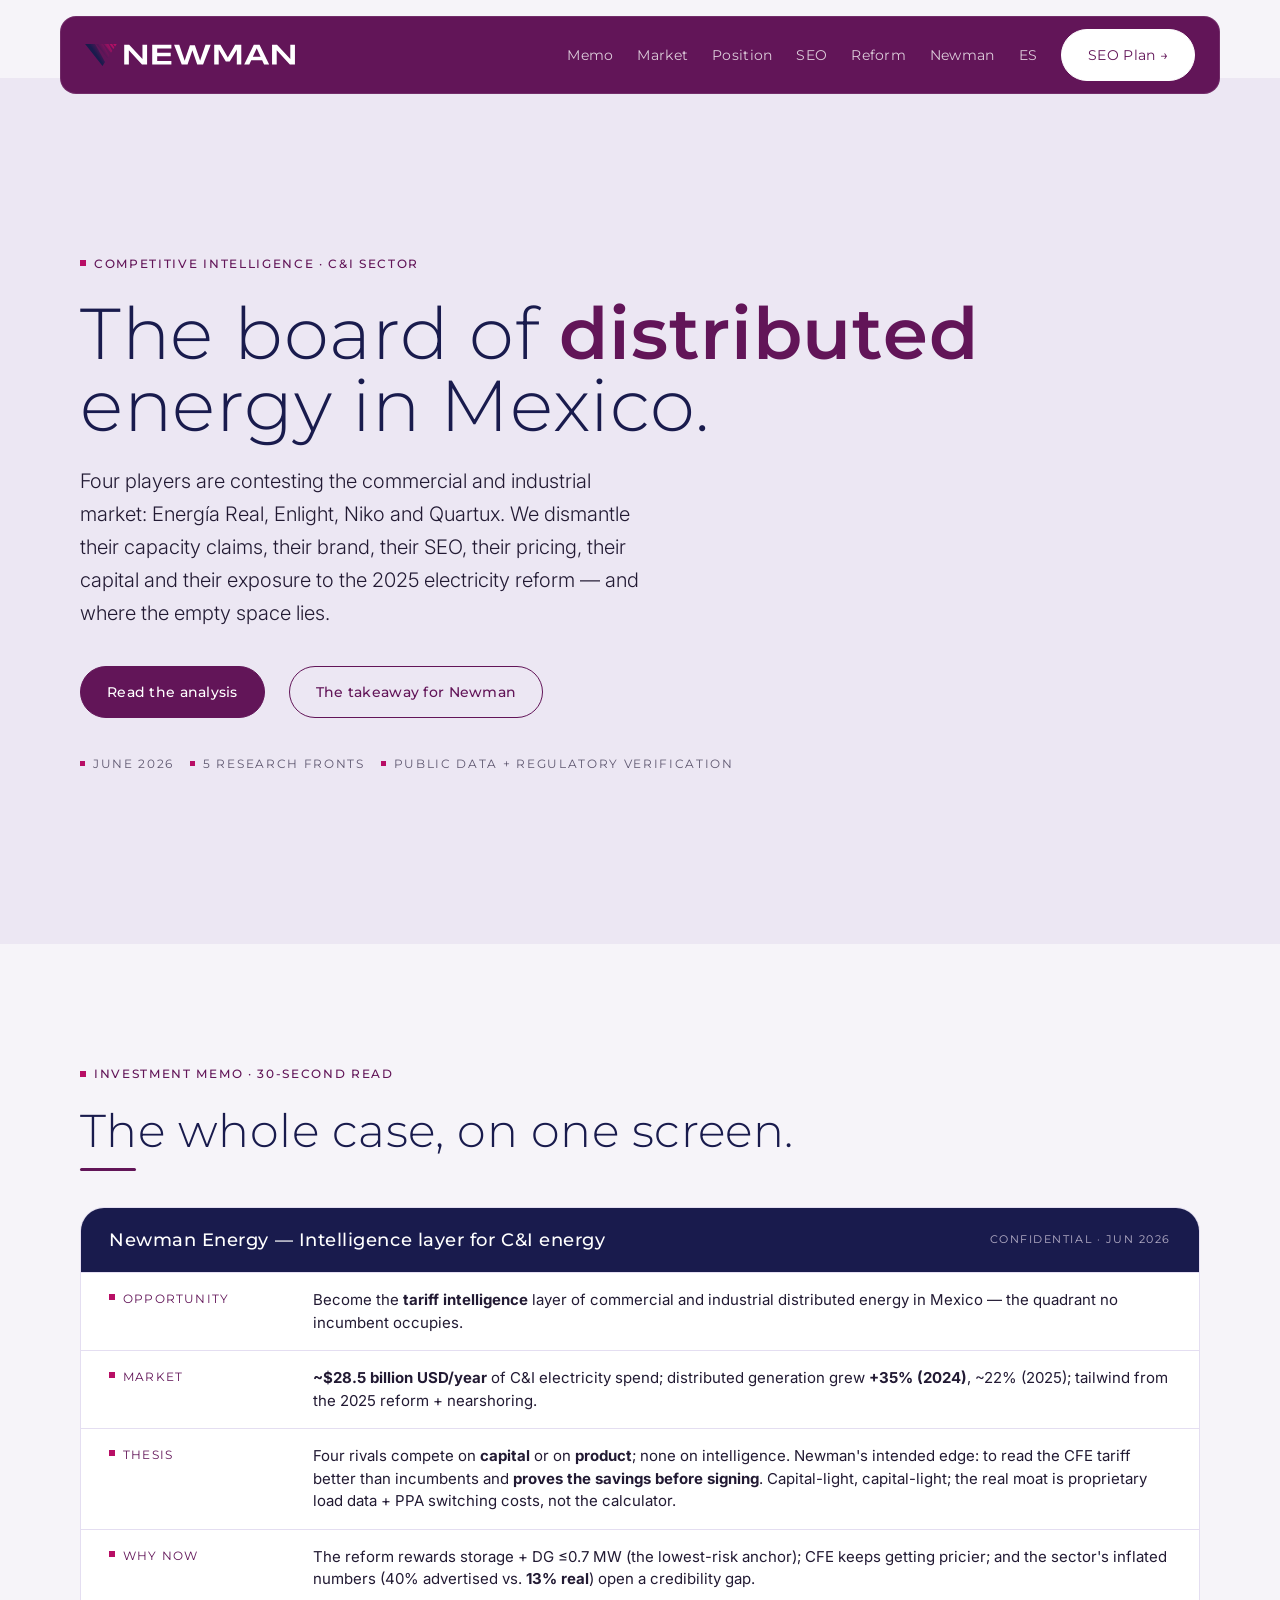
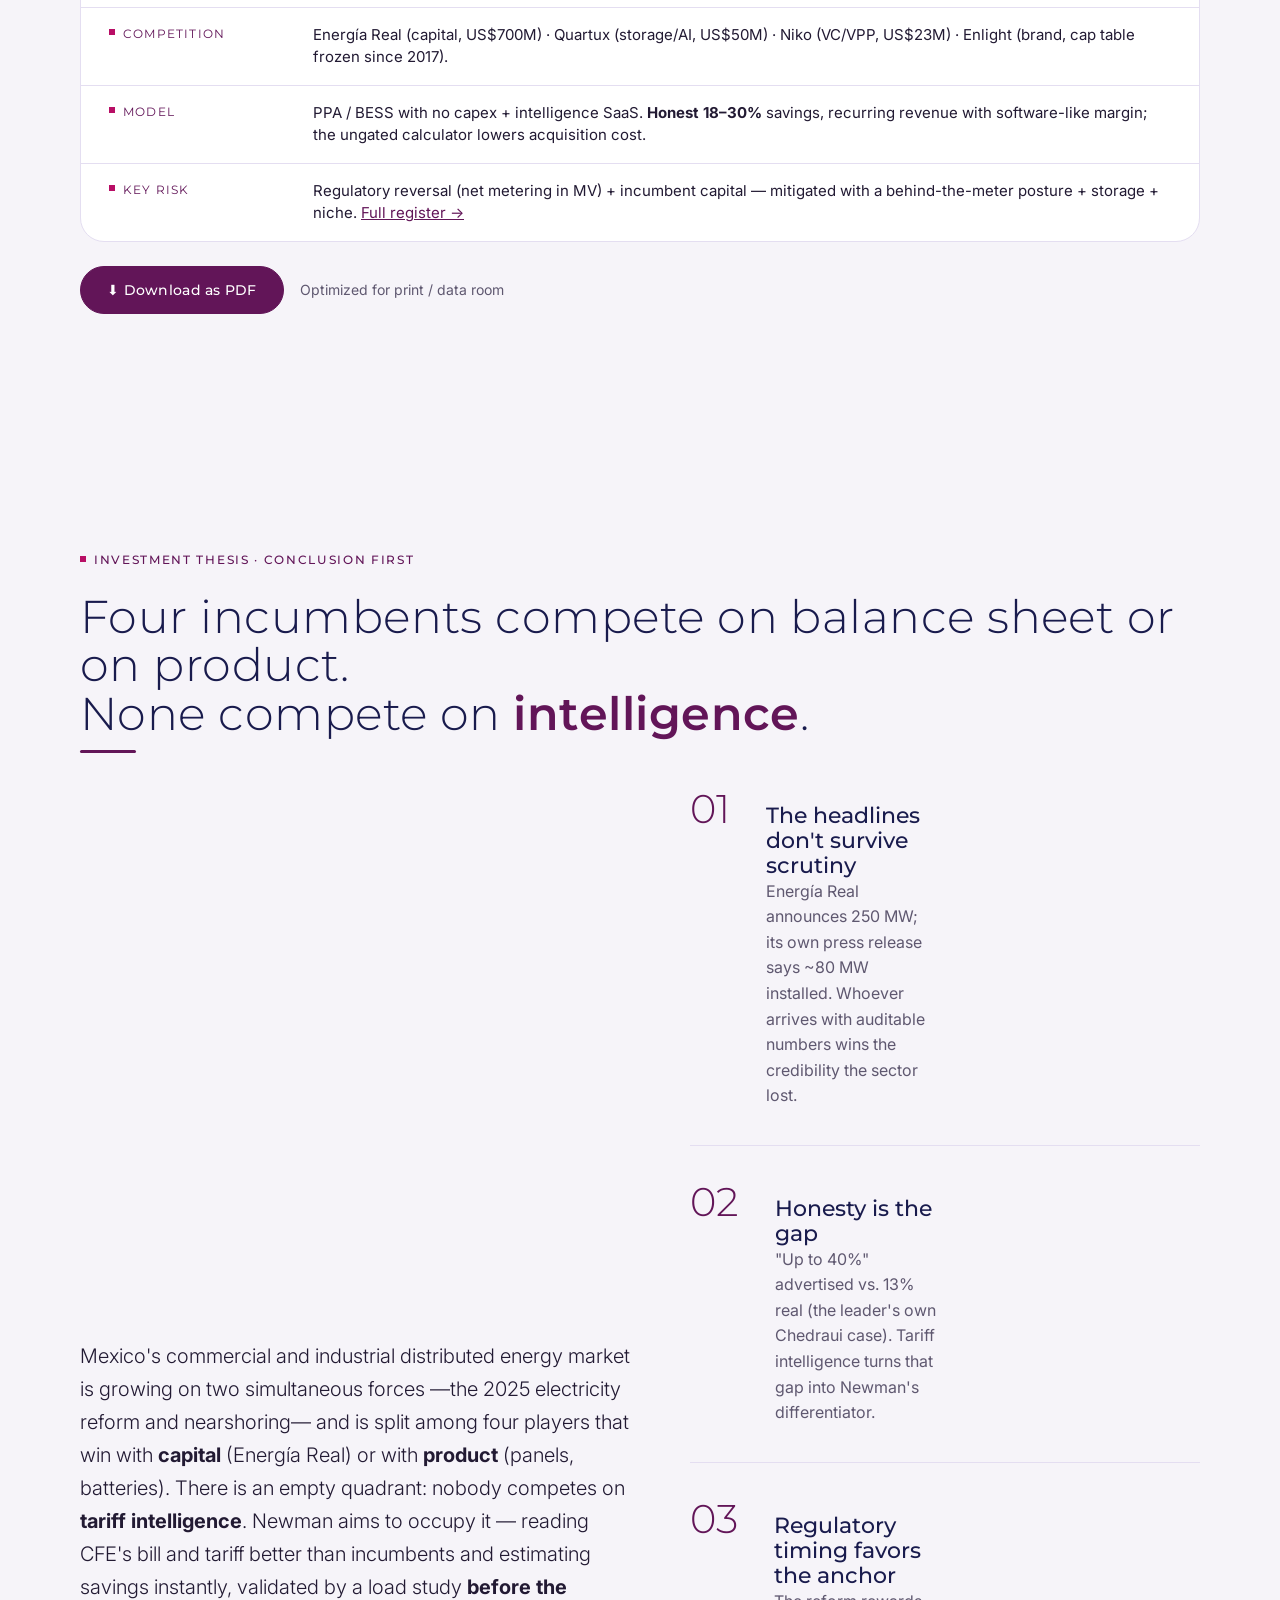
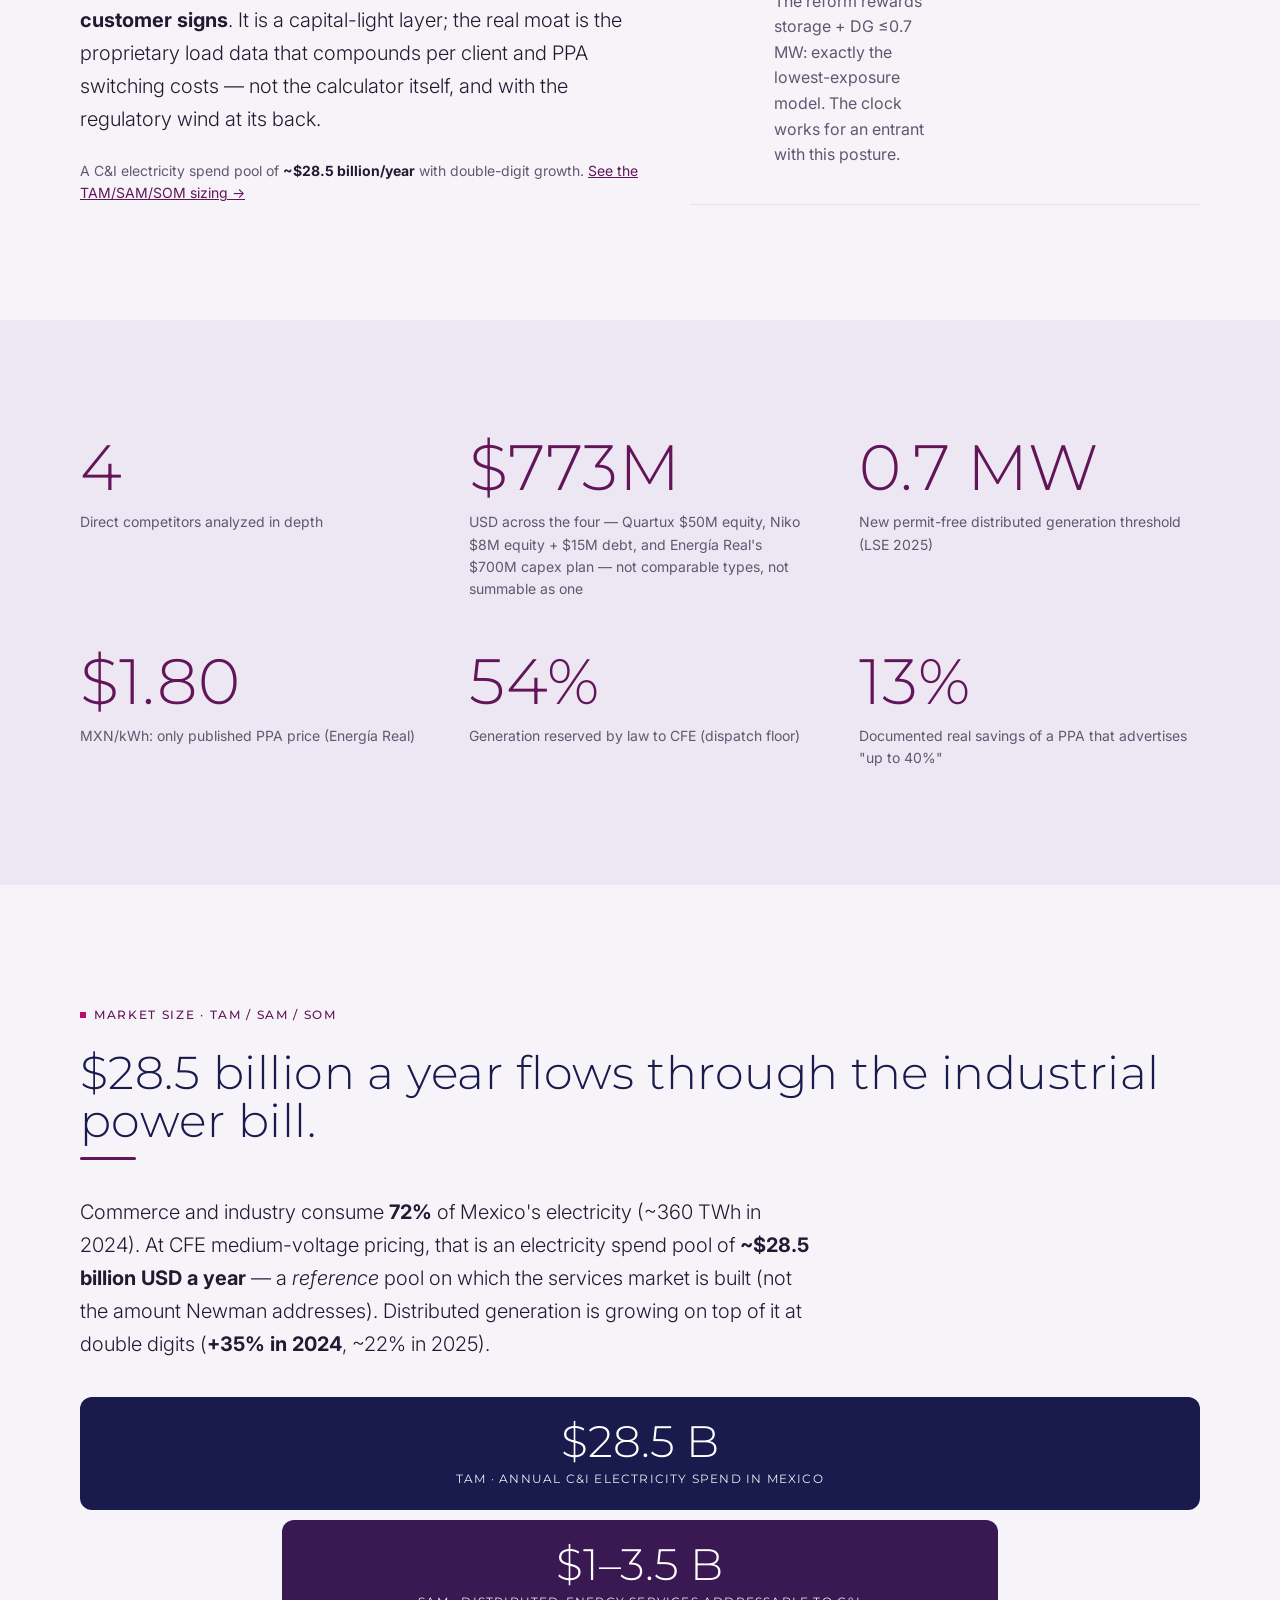
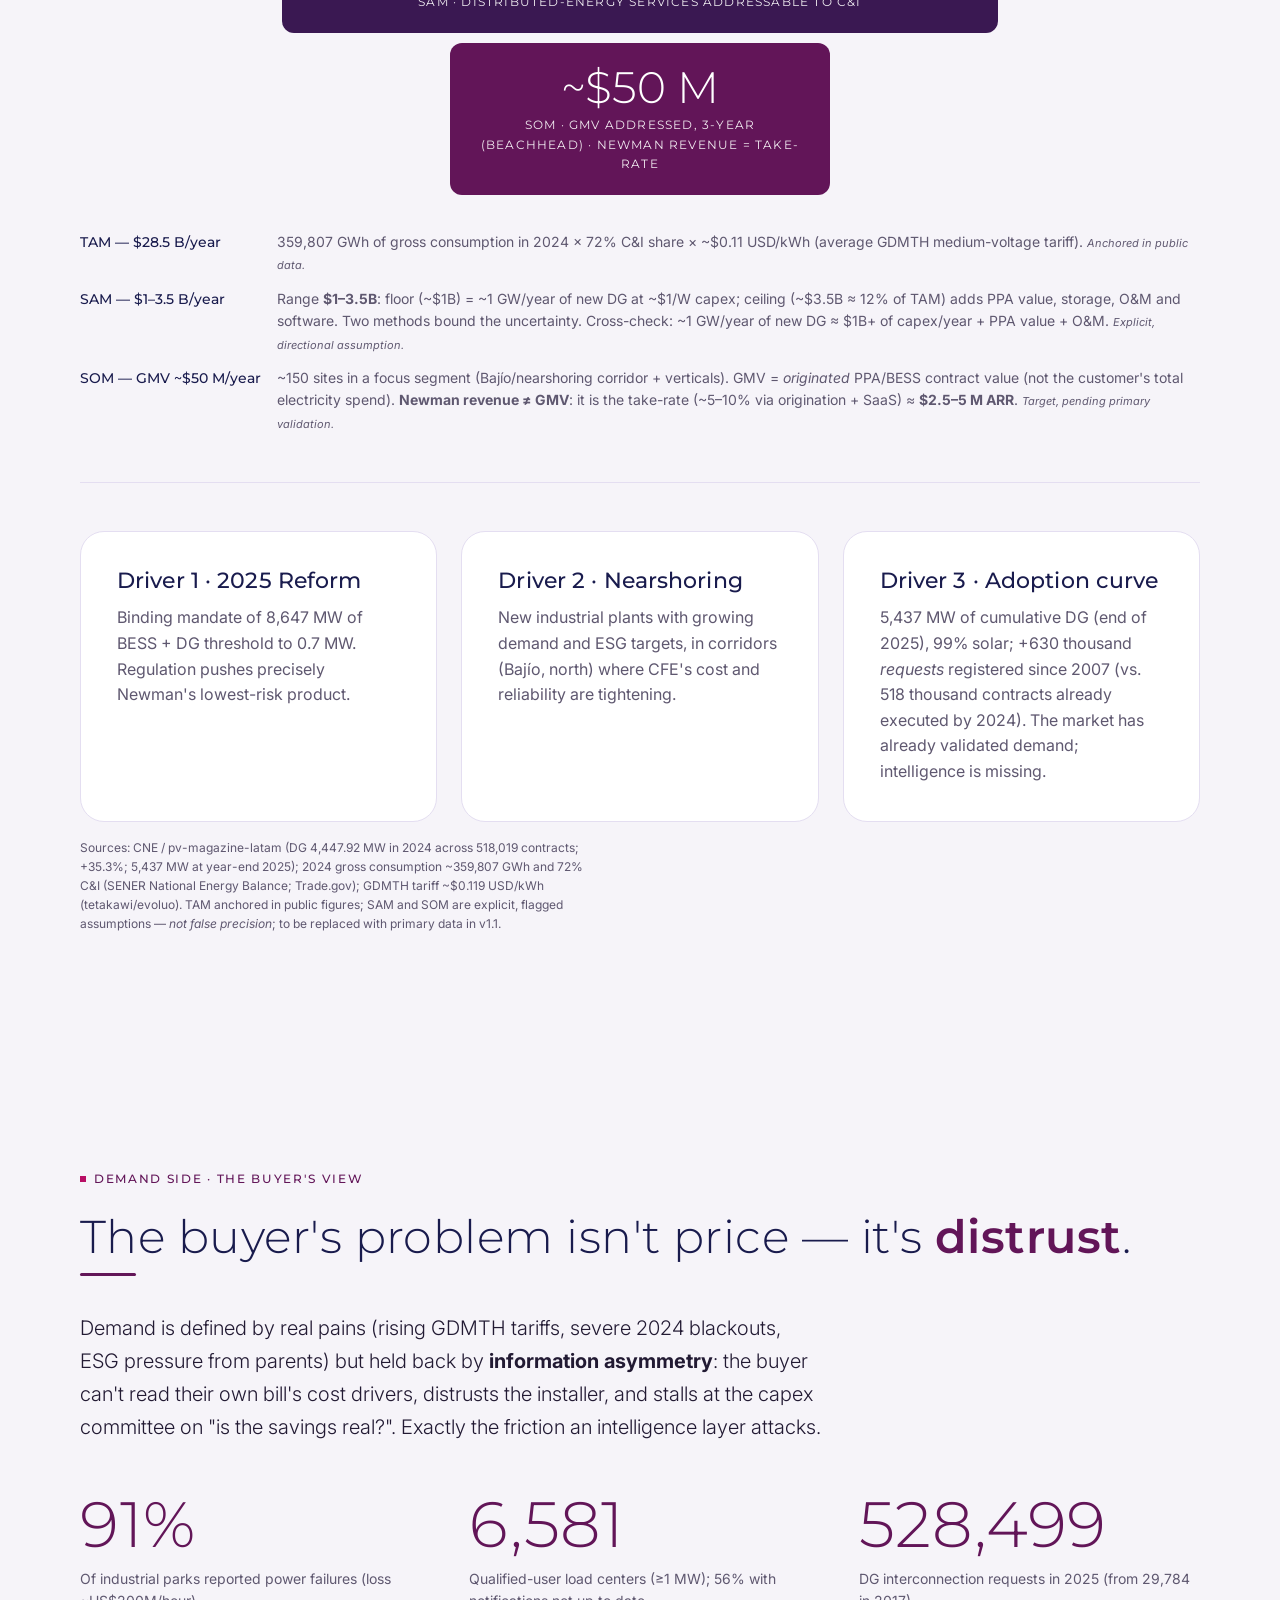
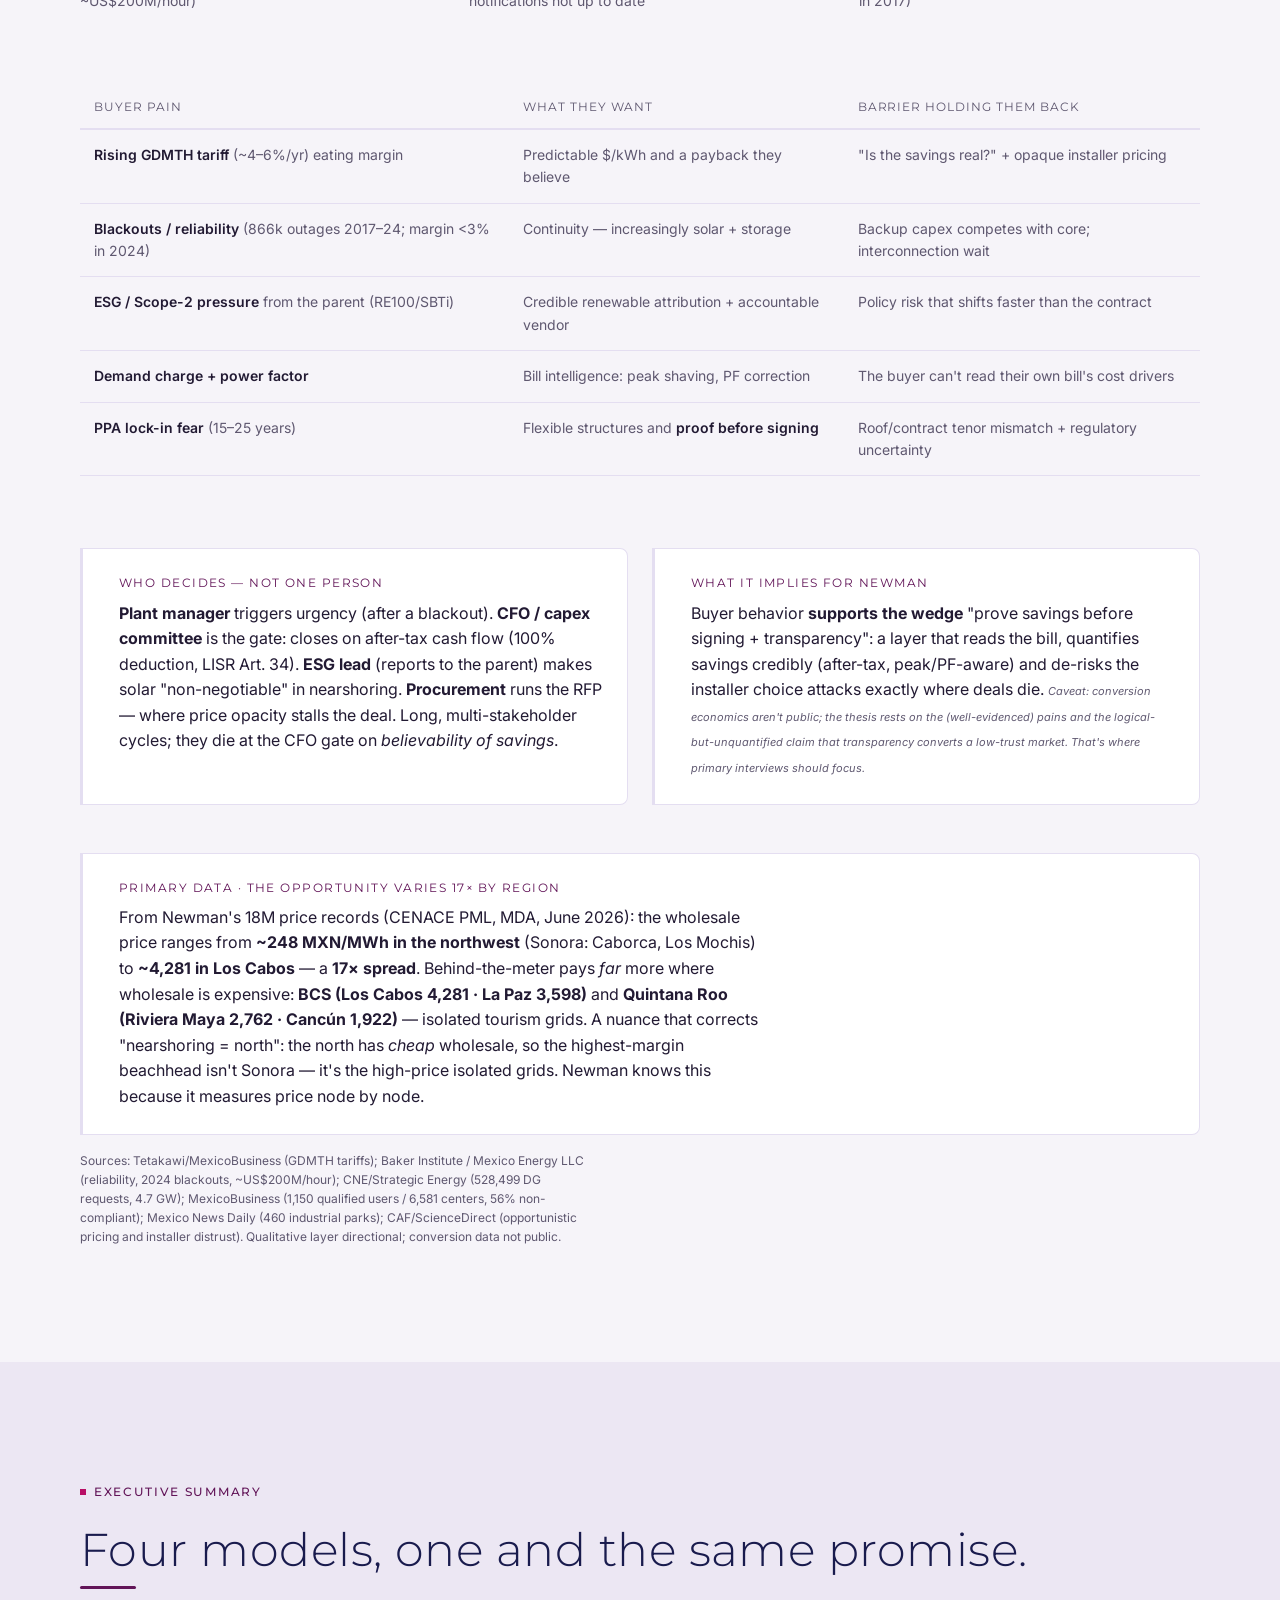
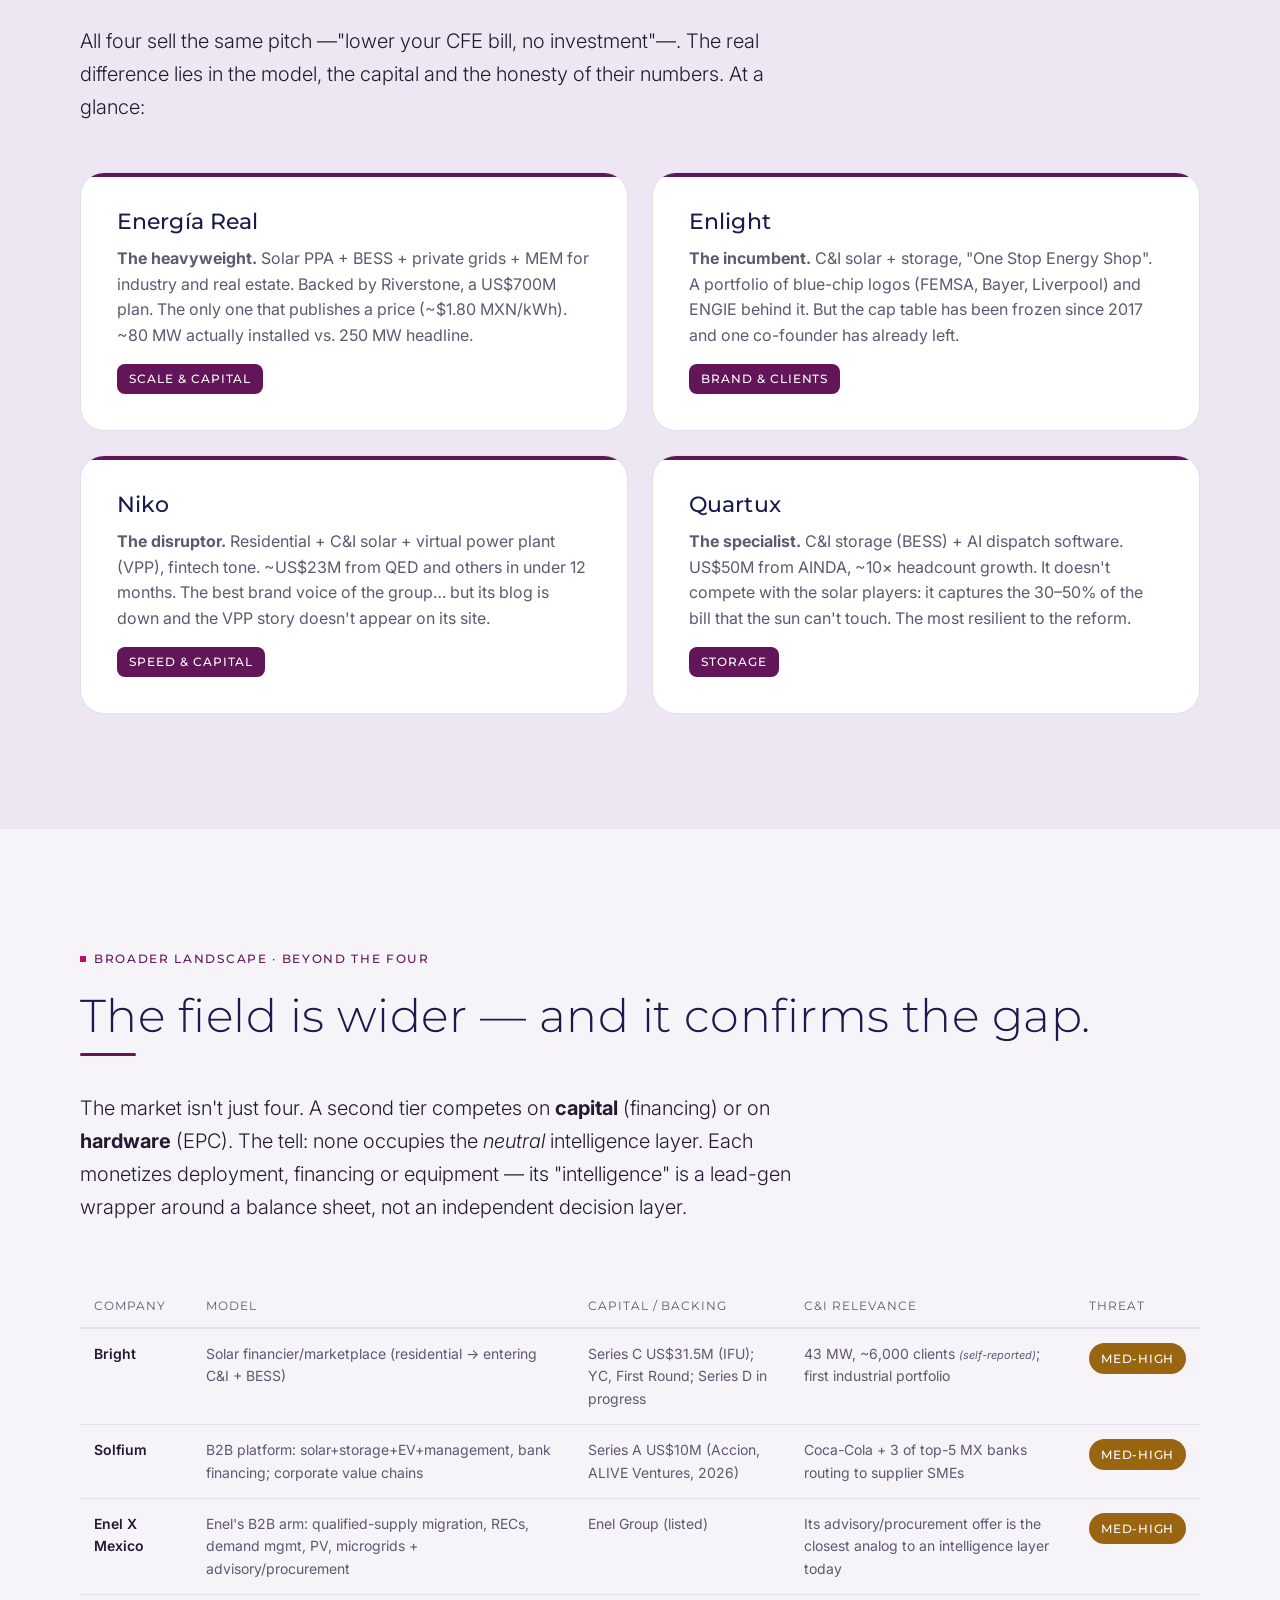
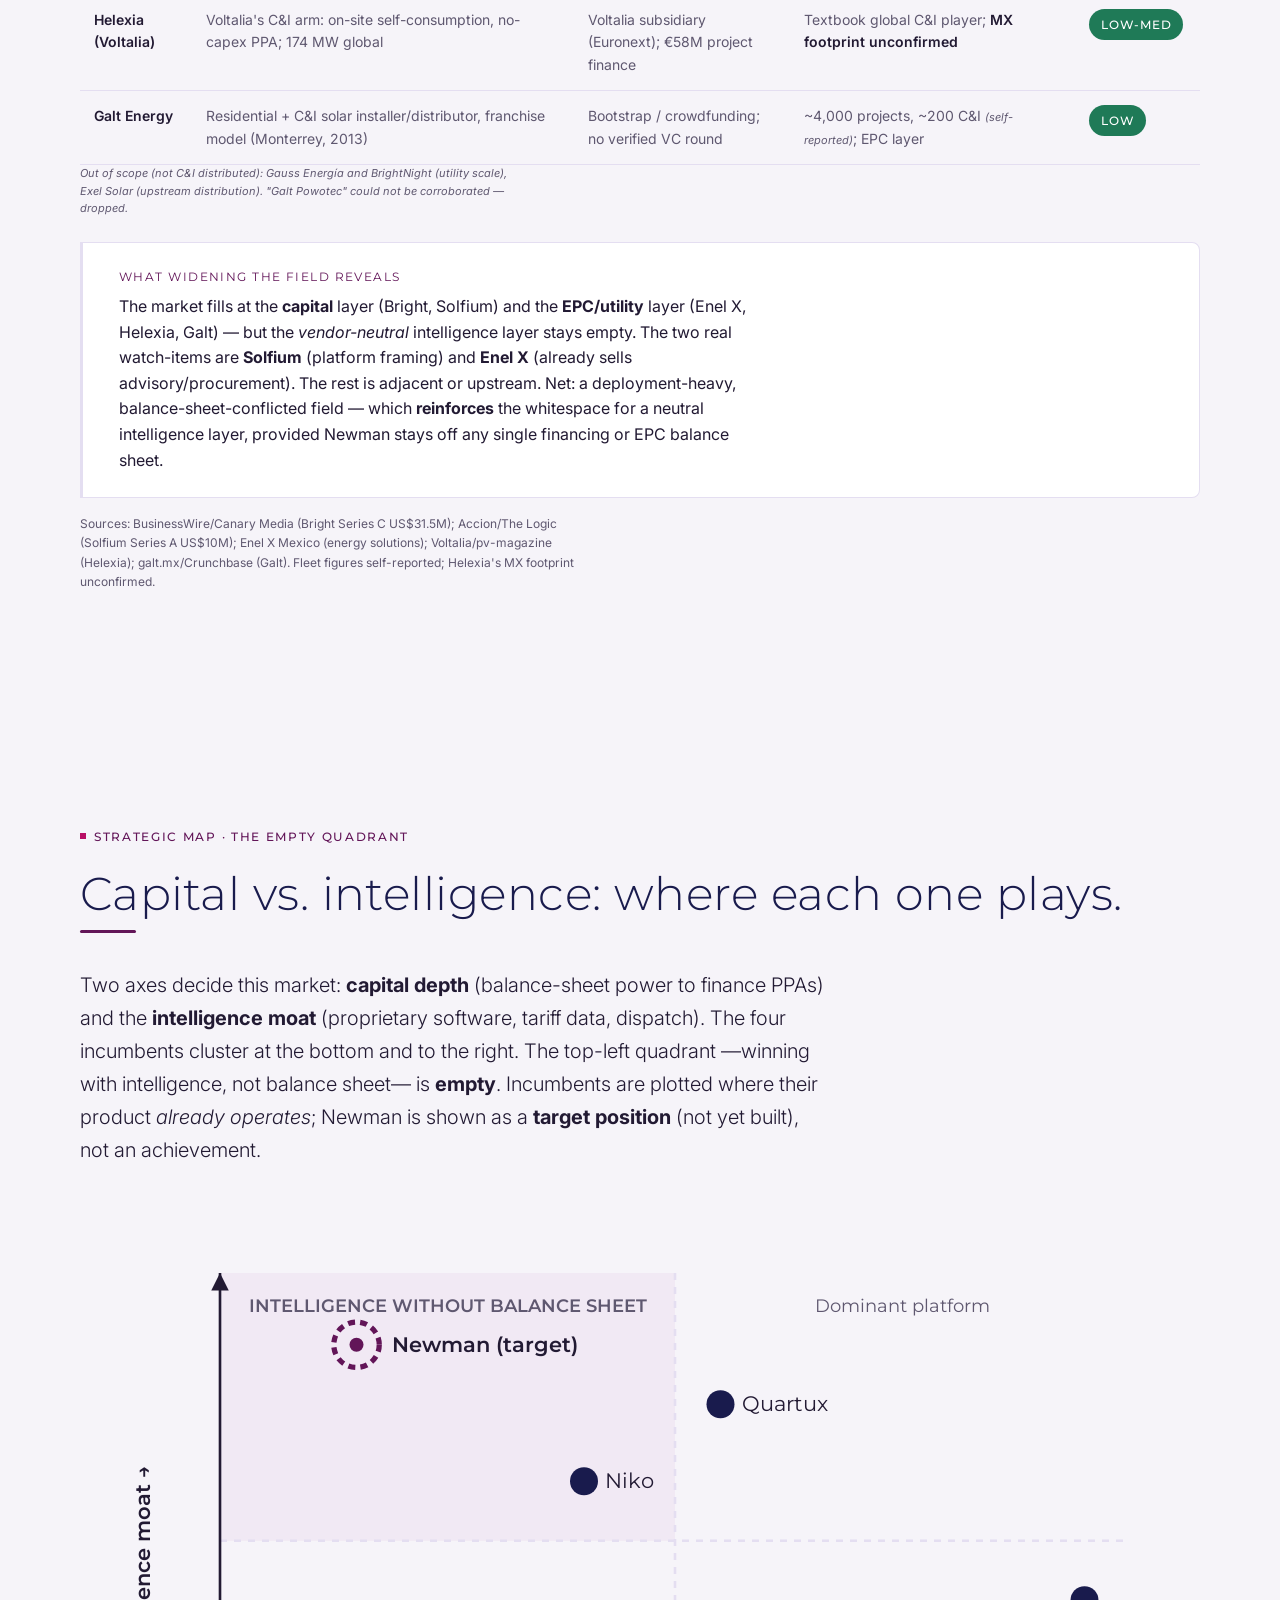
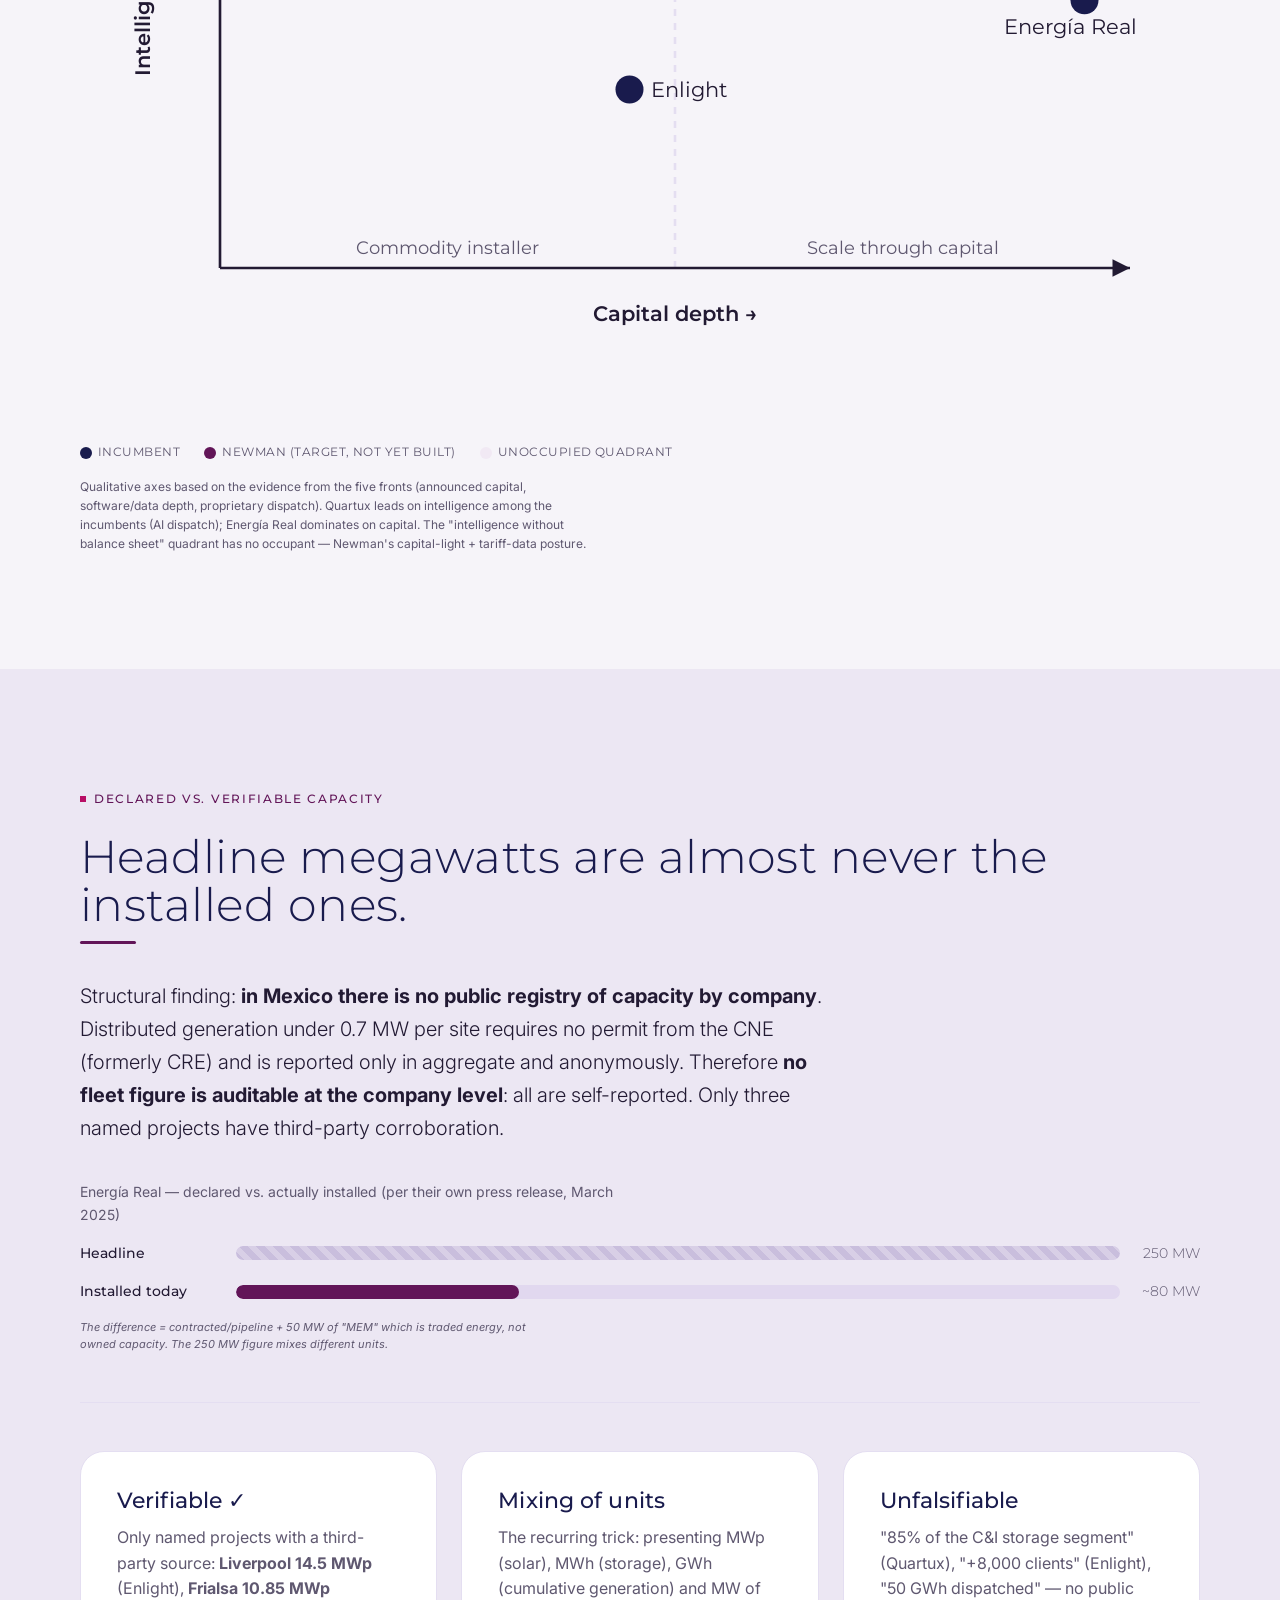
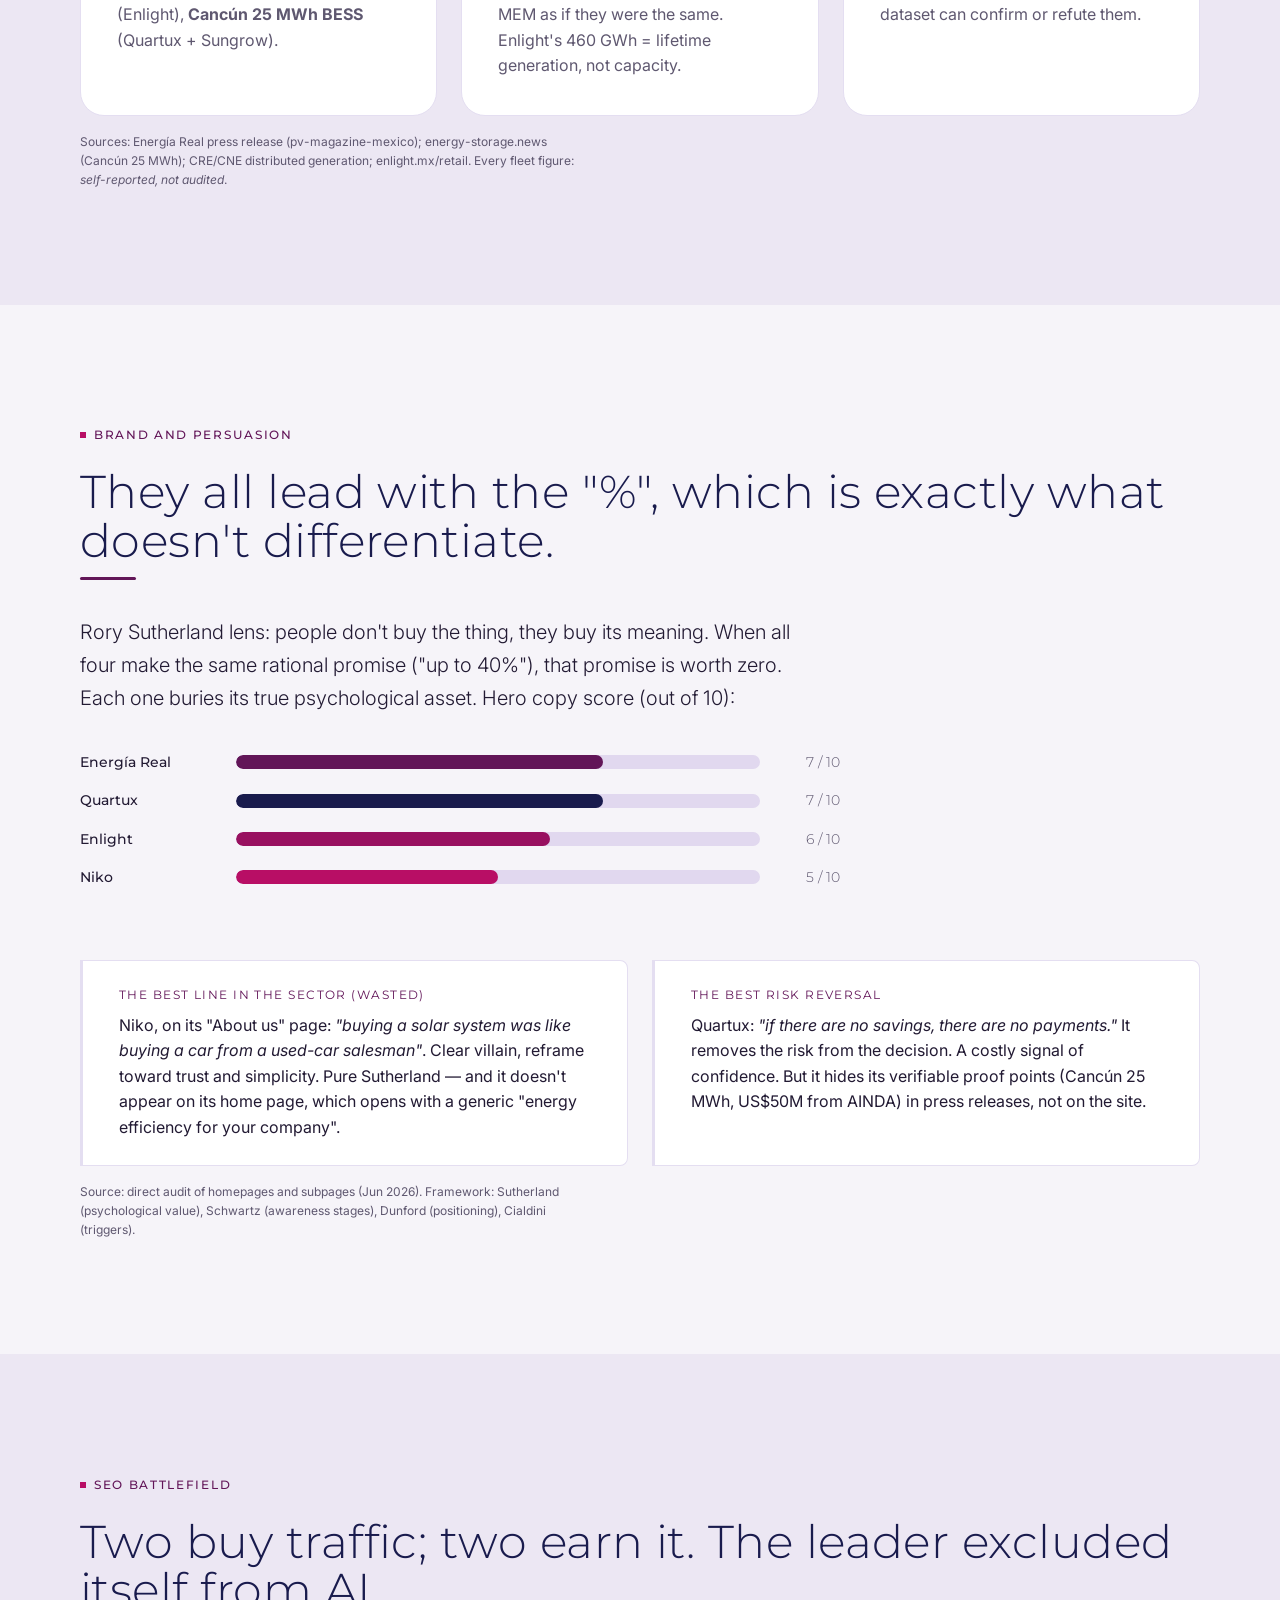
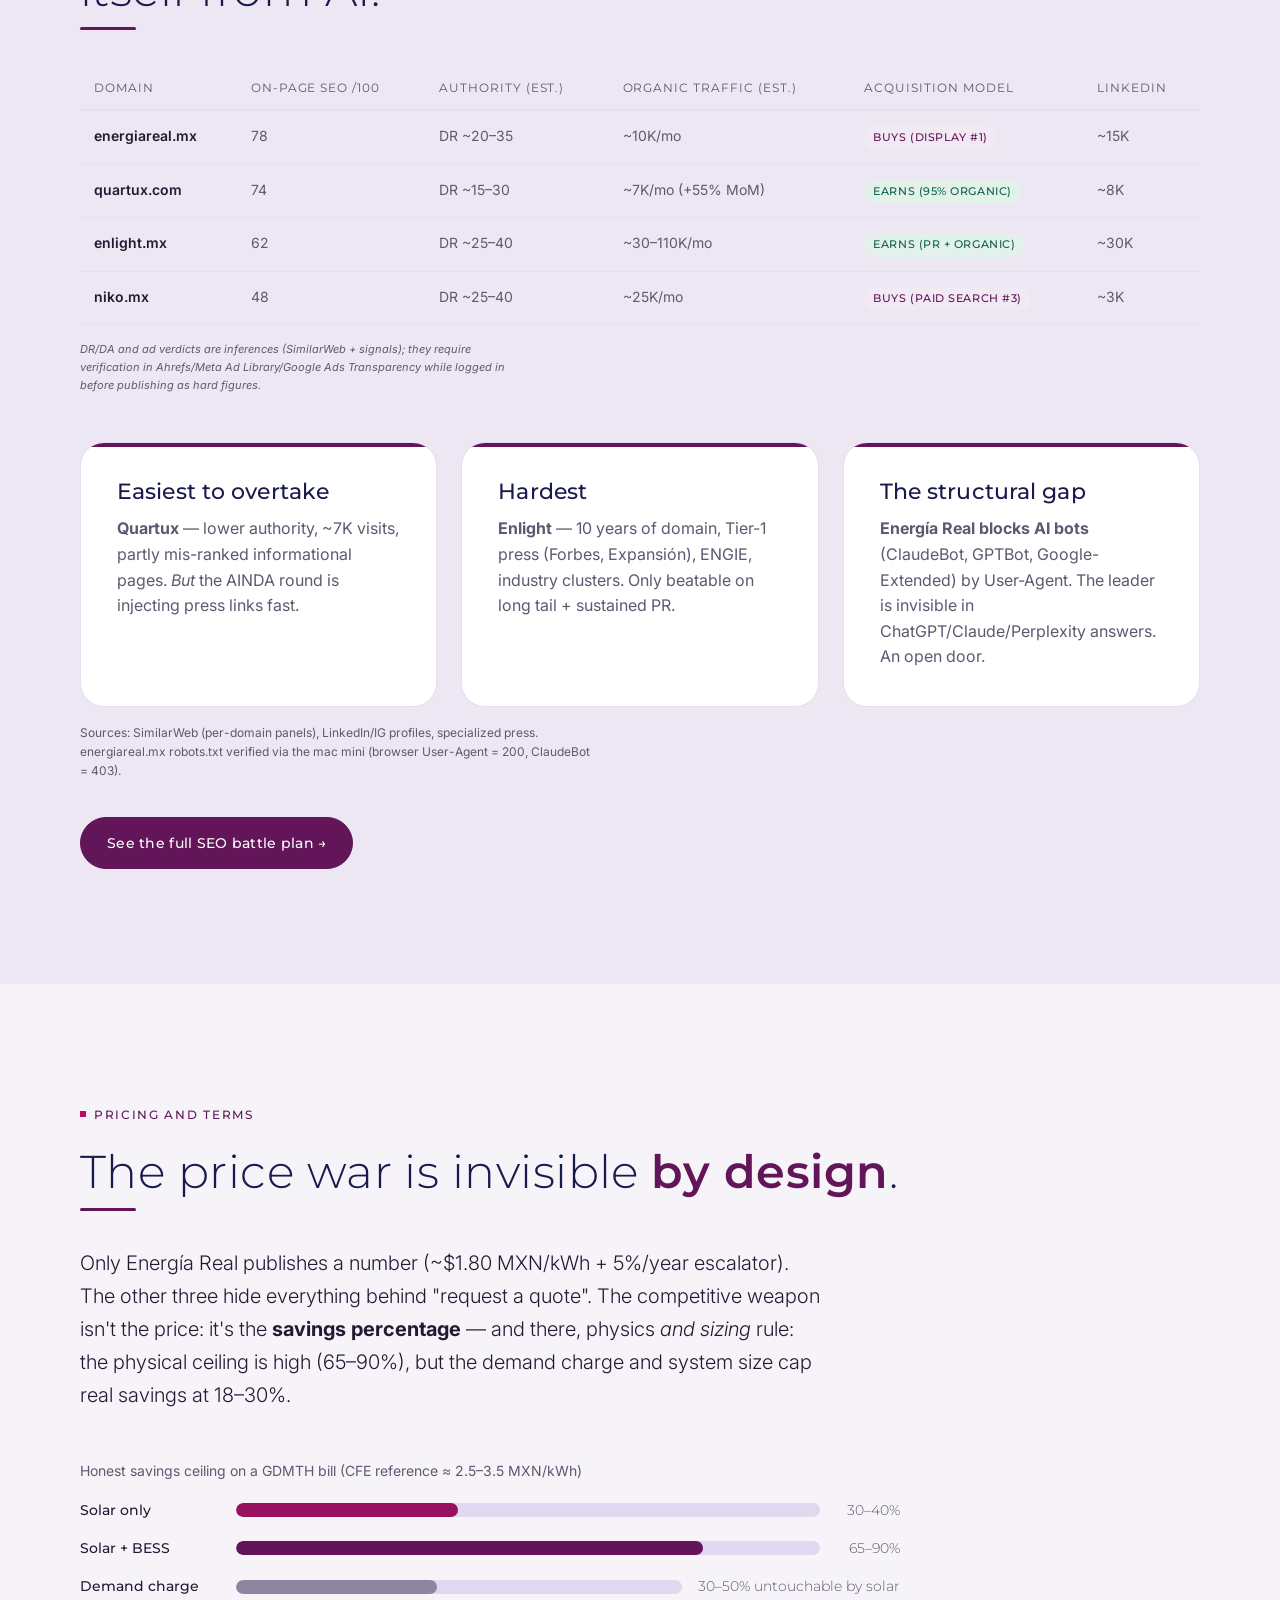
==== commit 81a9e8ec: "Iteration 21: primary-data regional finding — 17x PML spread (ES+EN) Computed from Newman's warehous" ====
--- a/en.html
+++ b/en.html
@@ -343,6 +343,10 @@
         <p>Buyer behavior <strong>supports the wedge</strong> "prove savings before signing + transparency": a layer that reads the bill, quantifies savings credibly (after-tax, peak/PF-aware) and de-risks the installer choice attacks exactly where deals die. <span class="conf">Caveat: conversion economics aren't public; the thesis rests on the (well-evidenced) pains and the logical-but-unquantified claim that transparency converts a low-trust market. That's where primary interviews should focus.</span></p>
       </div>
     </div>
+    <div class="callout" data-reveal style="margin-top:var(--s-48)">
+      <span class="k">Primary data · The opportunity varies 17× by region</span>
+      <p>From Newman's 18M price records (CENACE PML, MDA, June 2026): the wholesale price ranges from <strong>~248 MXN/MWh in the northwest</strong> (Sonora: Caborca, Los Mochis) to <strong>~4,281 in Los Cabos</strong> — a <strong>17× spread</strong>. Behind-the-meter pays <em>far</em> more where wholesale is expensive: <strong>BCS (Los Cabos 4,281 · La Paz 3,598)</strong> and <strong>Quintana Roo (Riviera Maya 2,762 · Cancún 1,922)</strong> — isolated tourism grids. A nuance that corrects "nearshoring = north": the north has <em>cheap</em> wholesale, so the highest-margin beachhead isn't Sonora — it's the high-price isolated grids. Newman knows this because it measures price node by node.</p>
+    </div>
     <p class="src">Sources: Tetakawi/MexicoBusiness (GDMTH tariffs); Baker Institute / Mexico Energy LLC (reliability, 2024 blackouts, ~US$200M/hour); CNE/Strategic Energy (528,499 DG requests, 4.7 GW); MexicoBusiness (1,150 qualified users / 6,581 centers, 56% non-compliant); Mexico News Daily (460 industrial parks); CAF/ScienceDirect (opportunistic pricing and installer distrust). Qualitative layer directional; conversion data not public.</p>
   </div>
 </section>
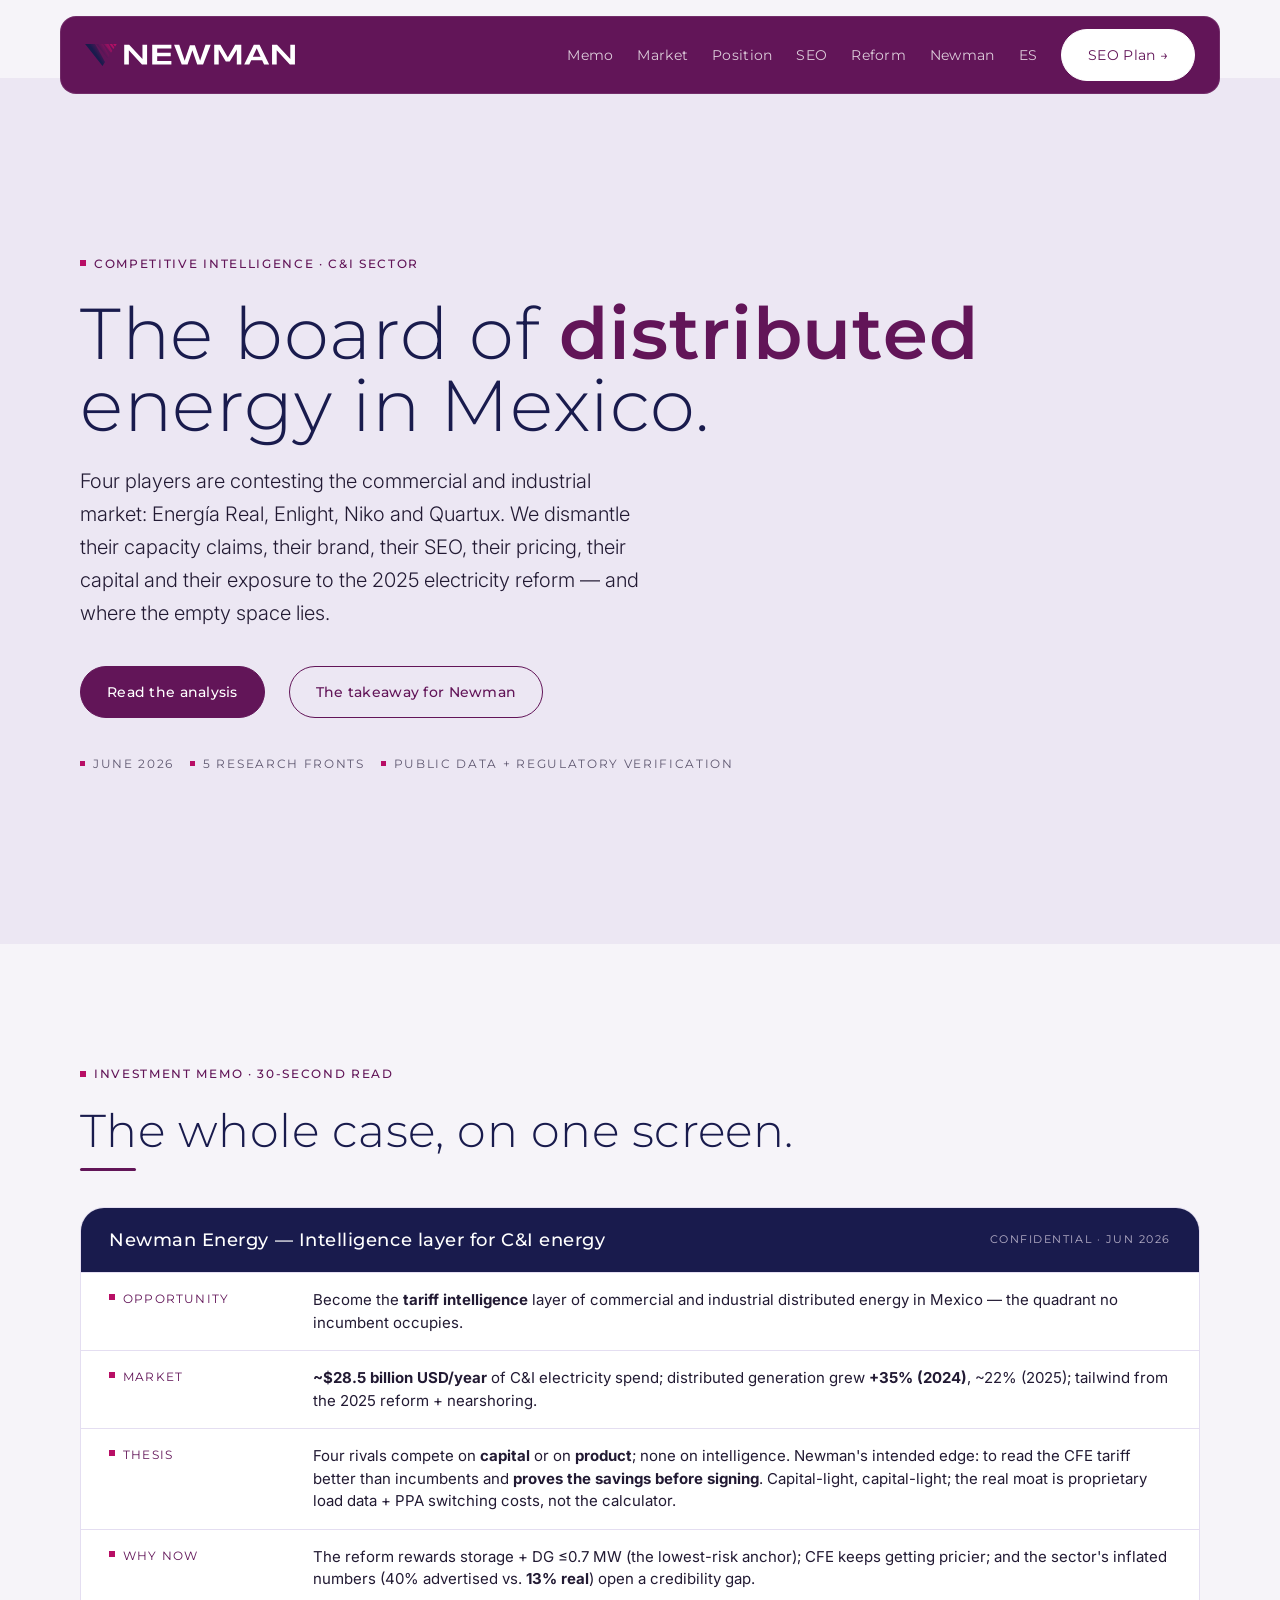
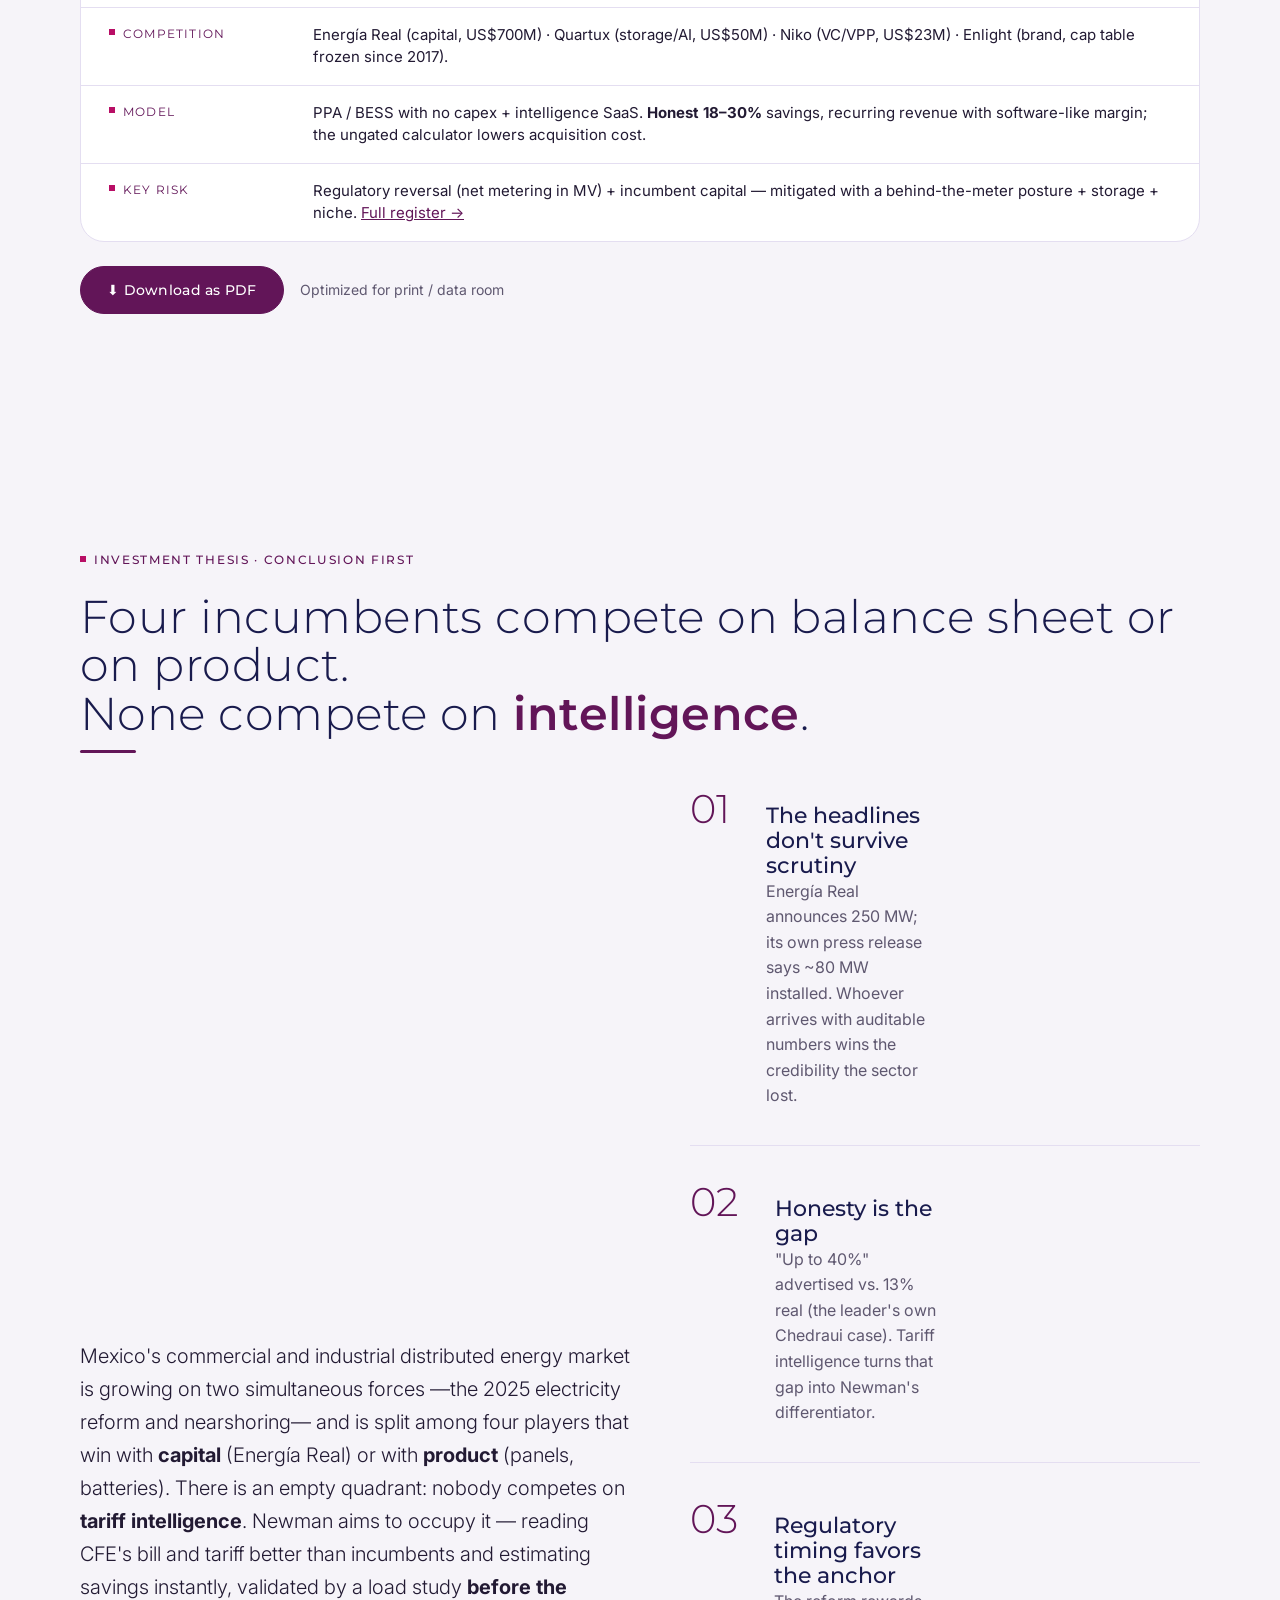
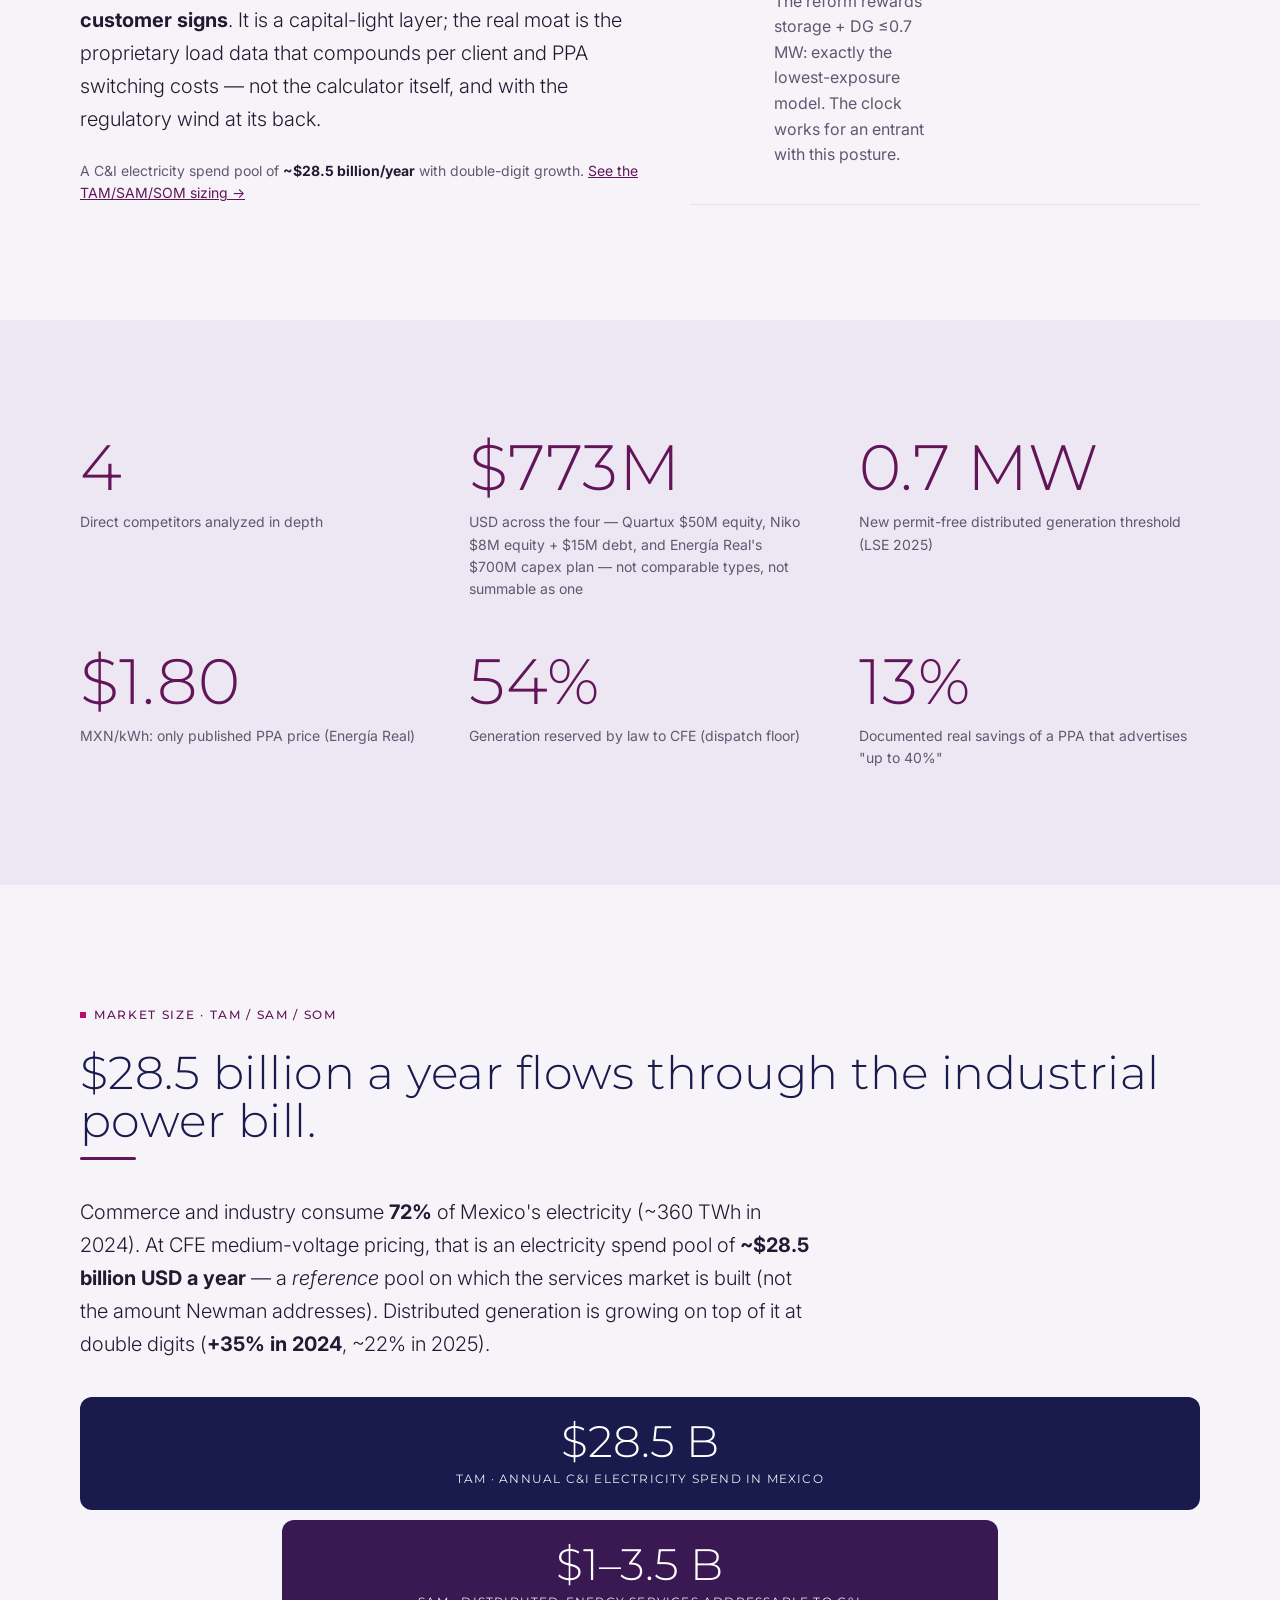
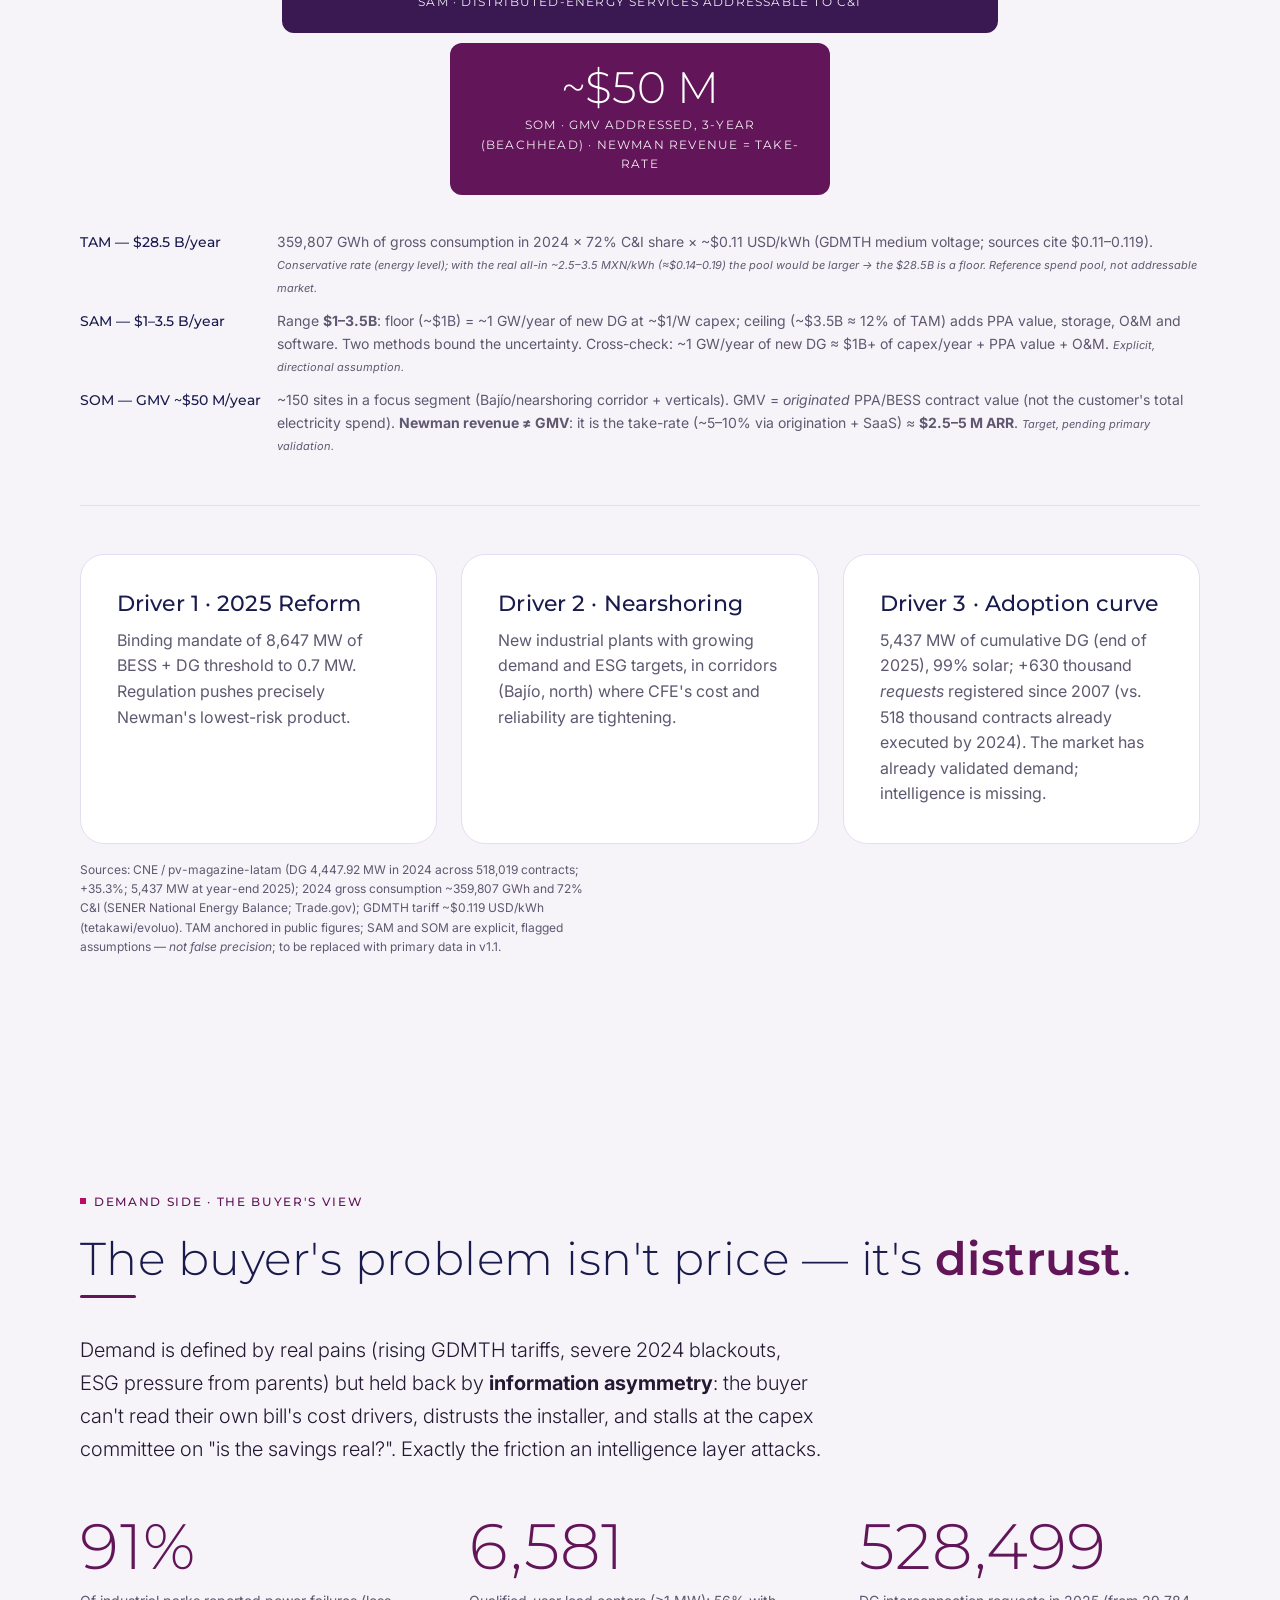
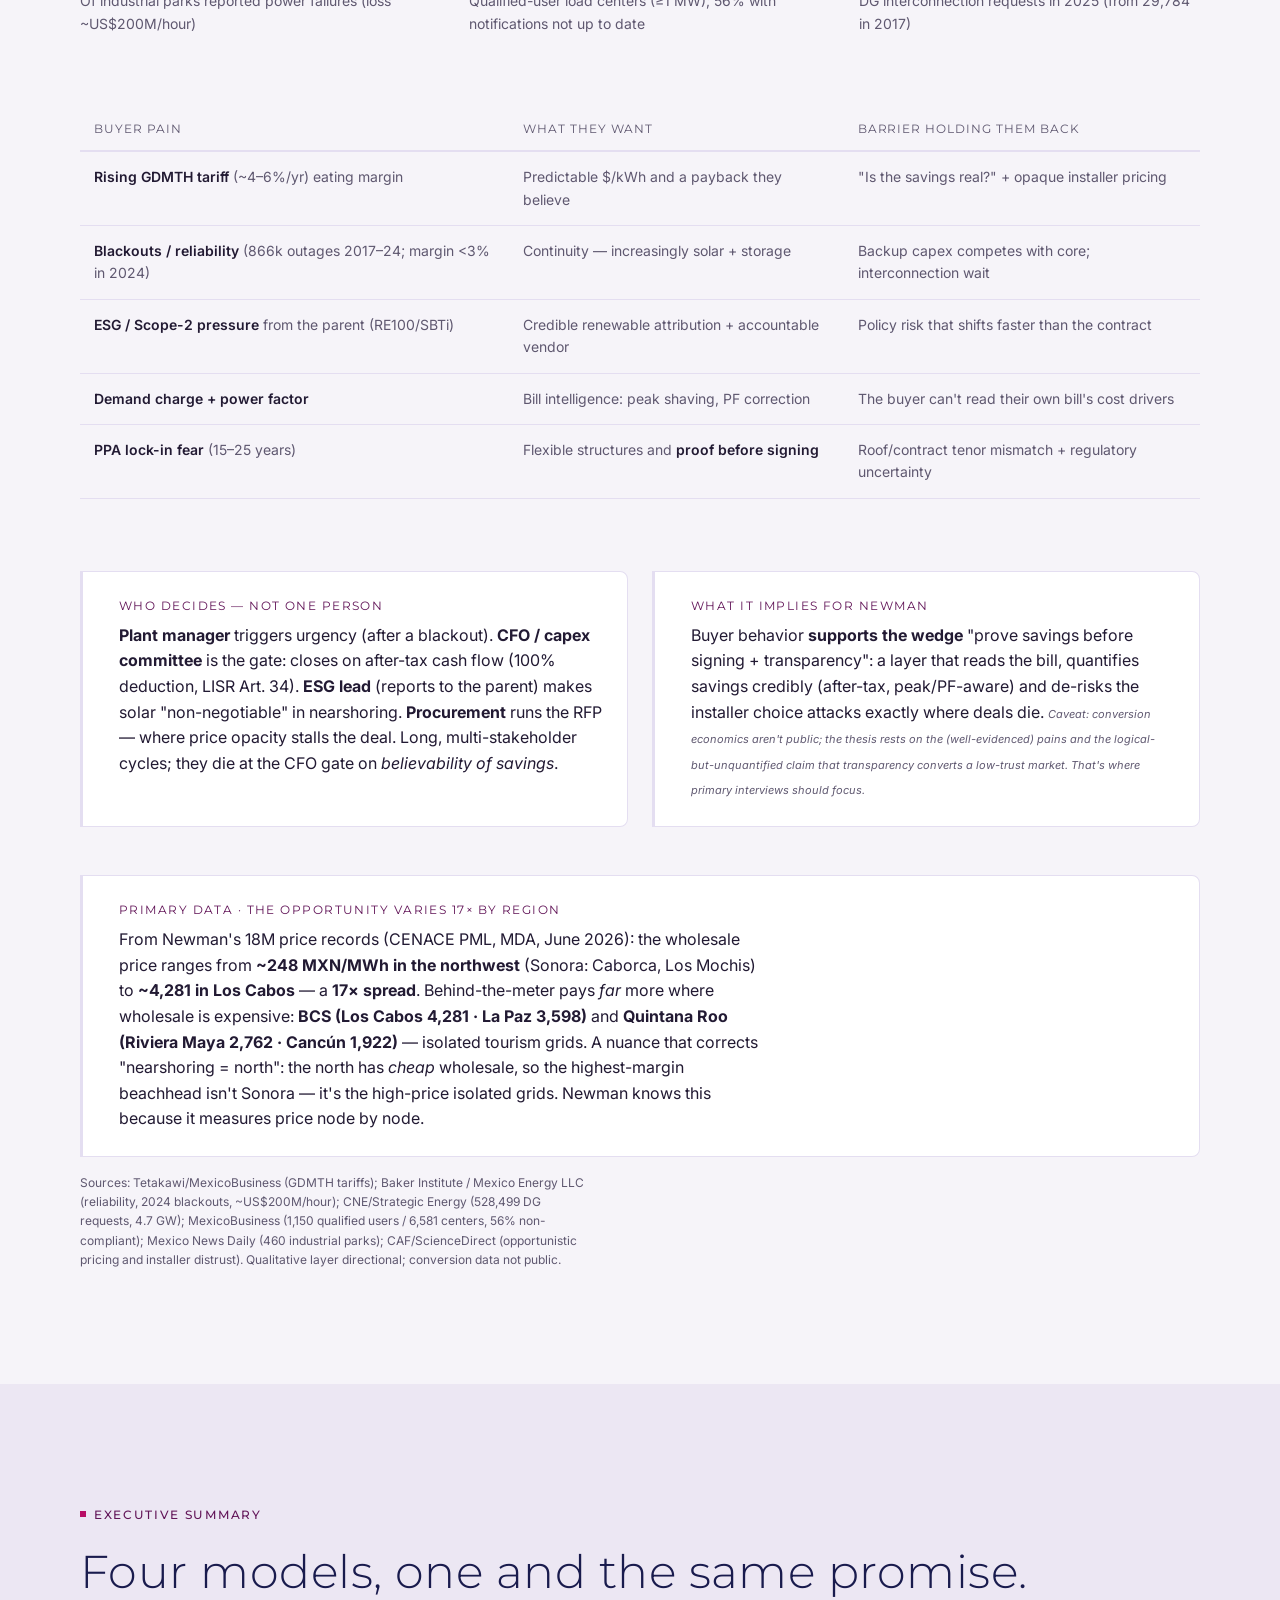
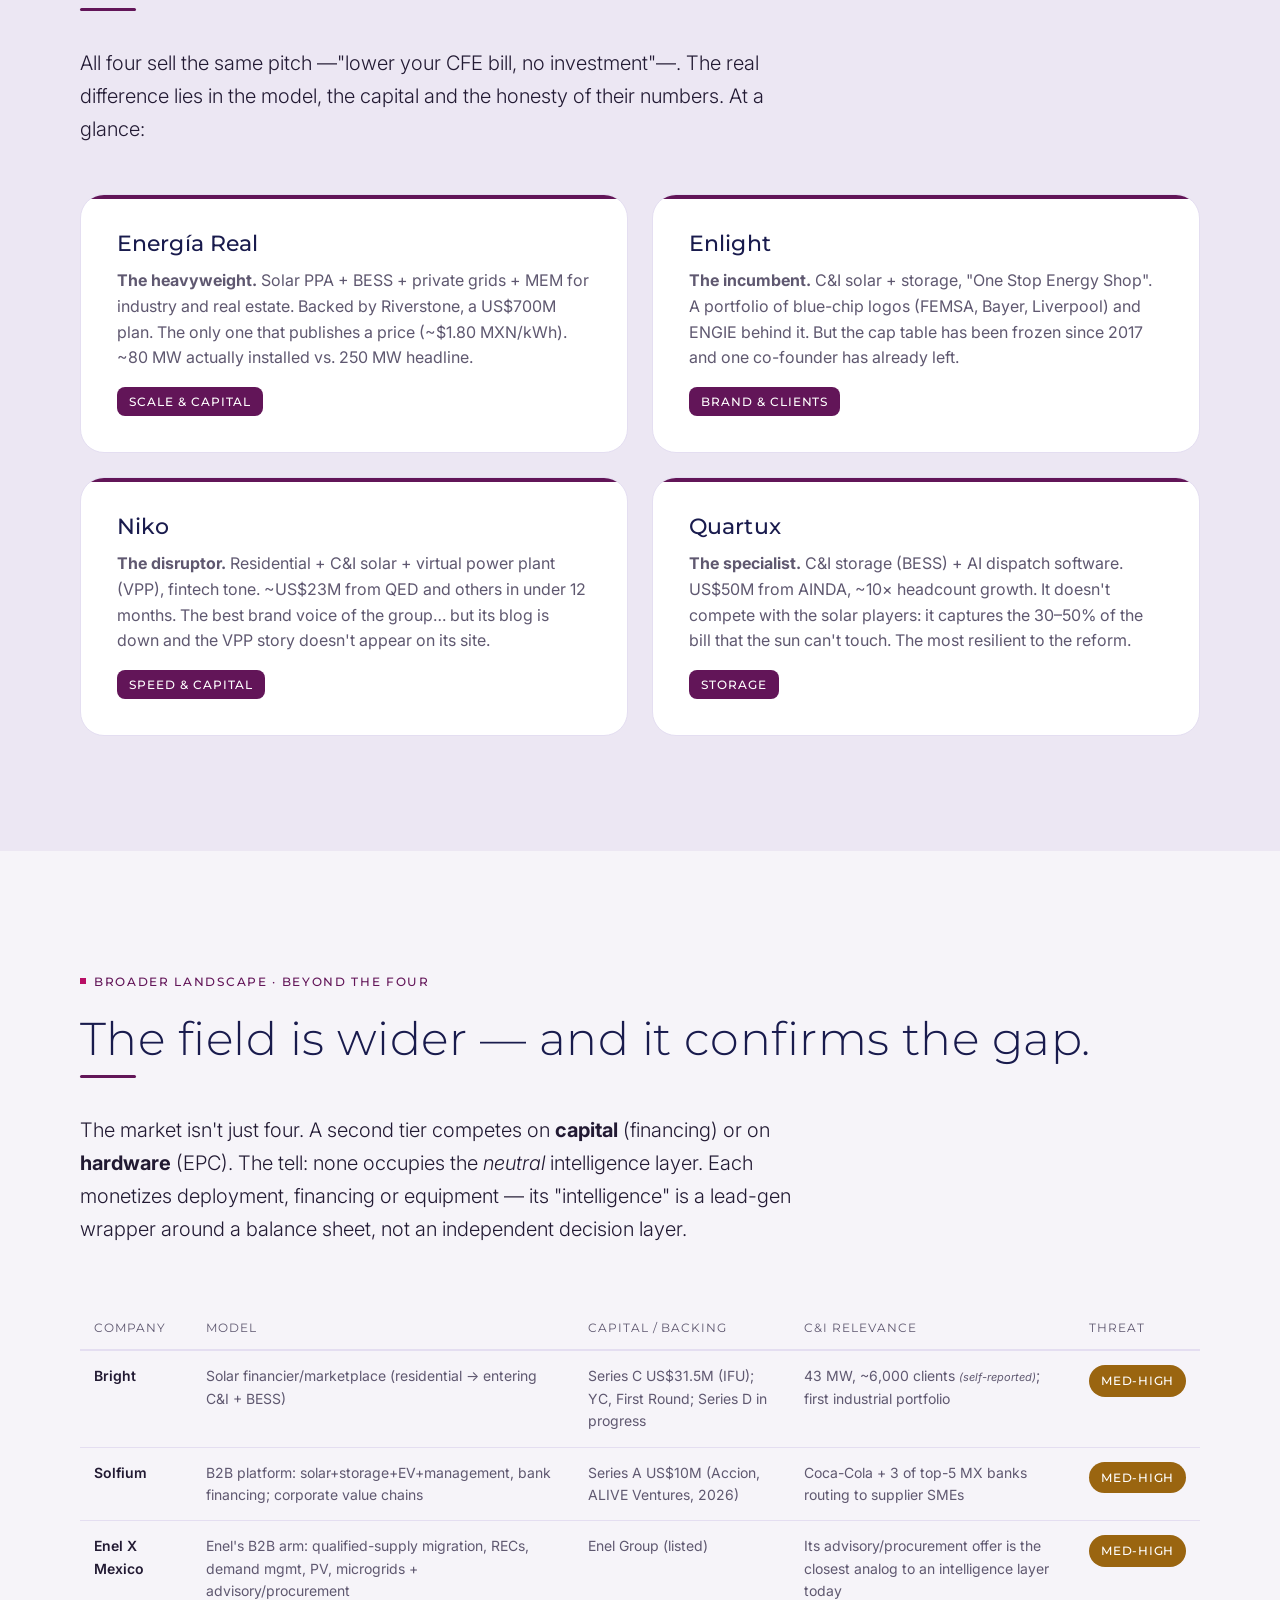
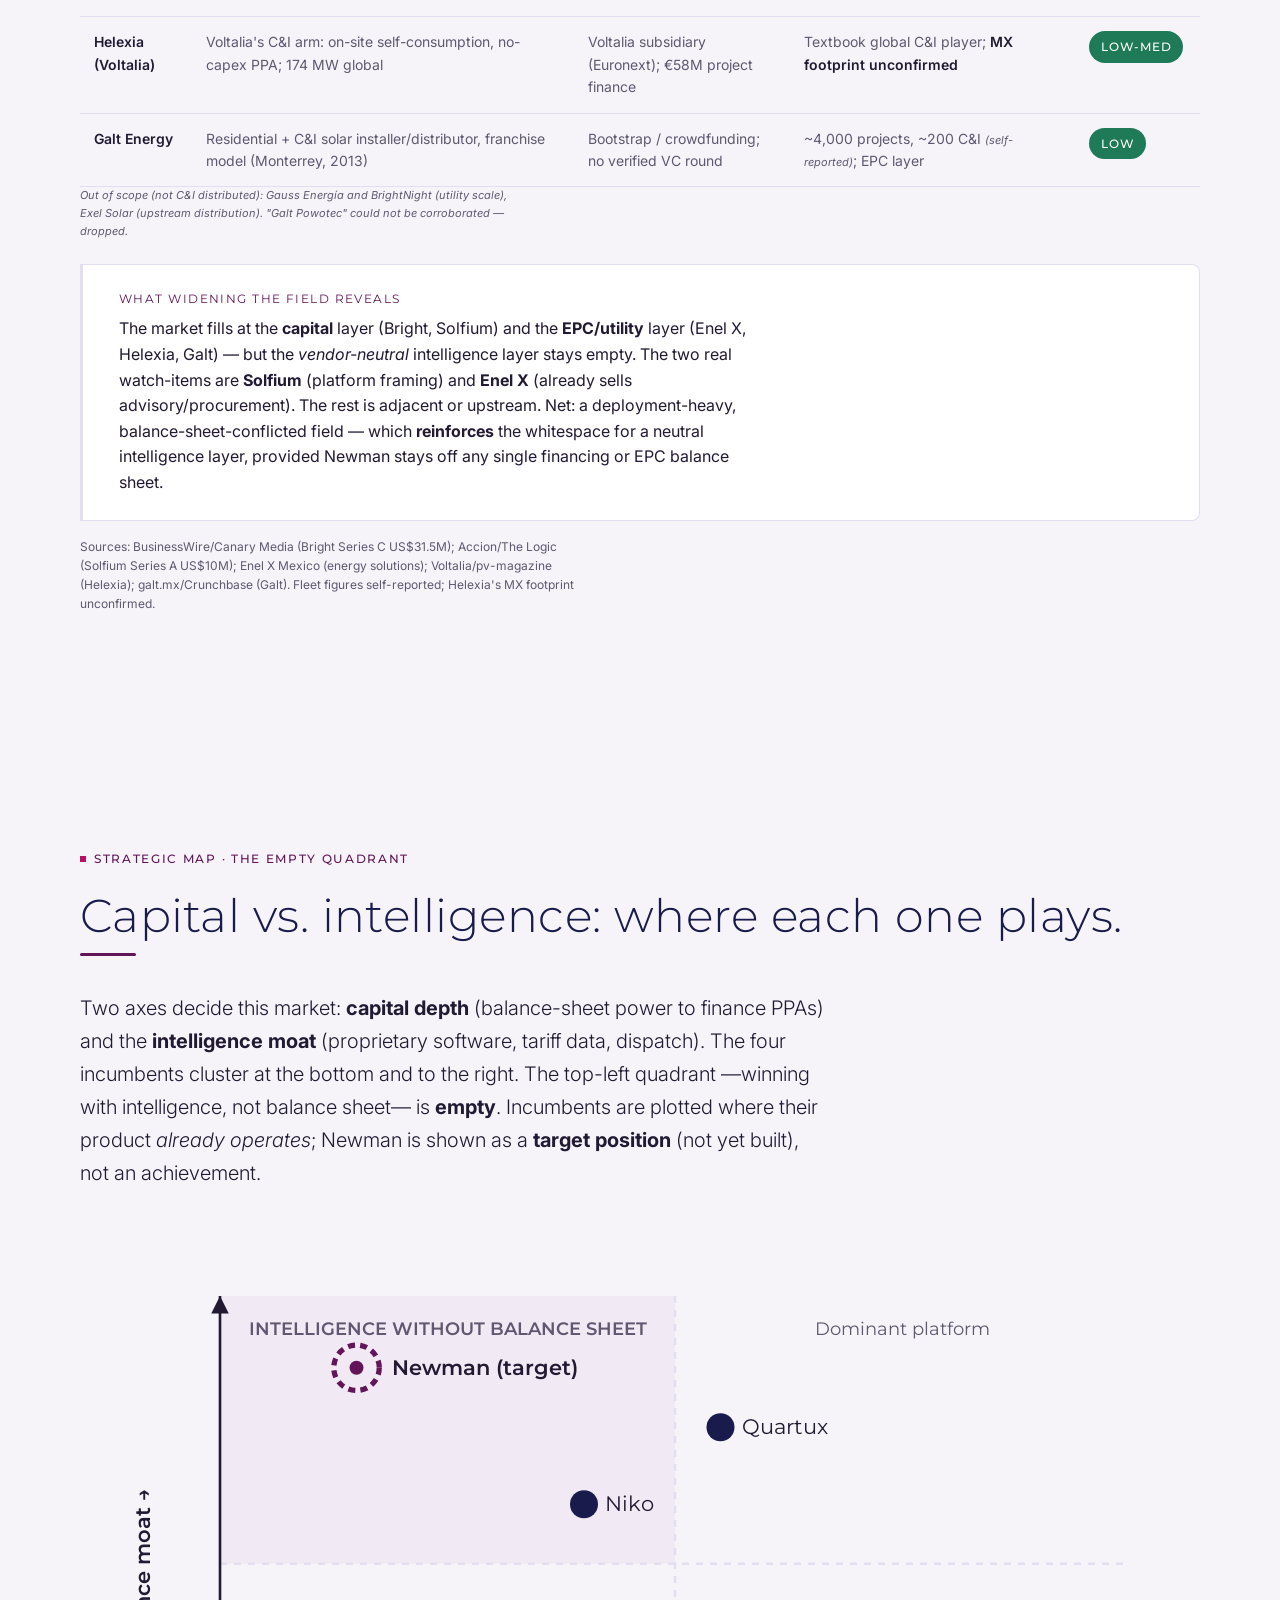
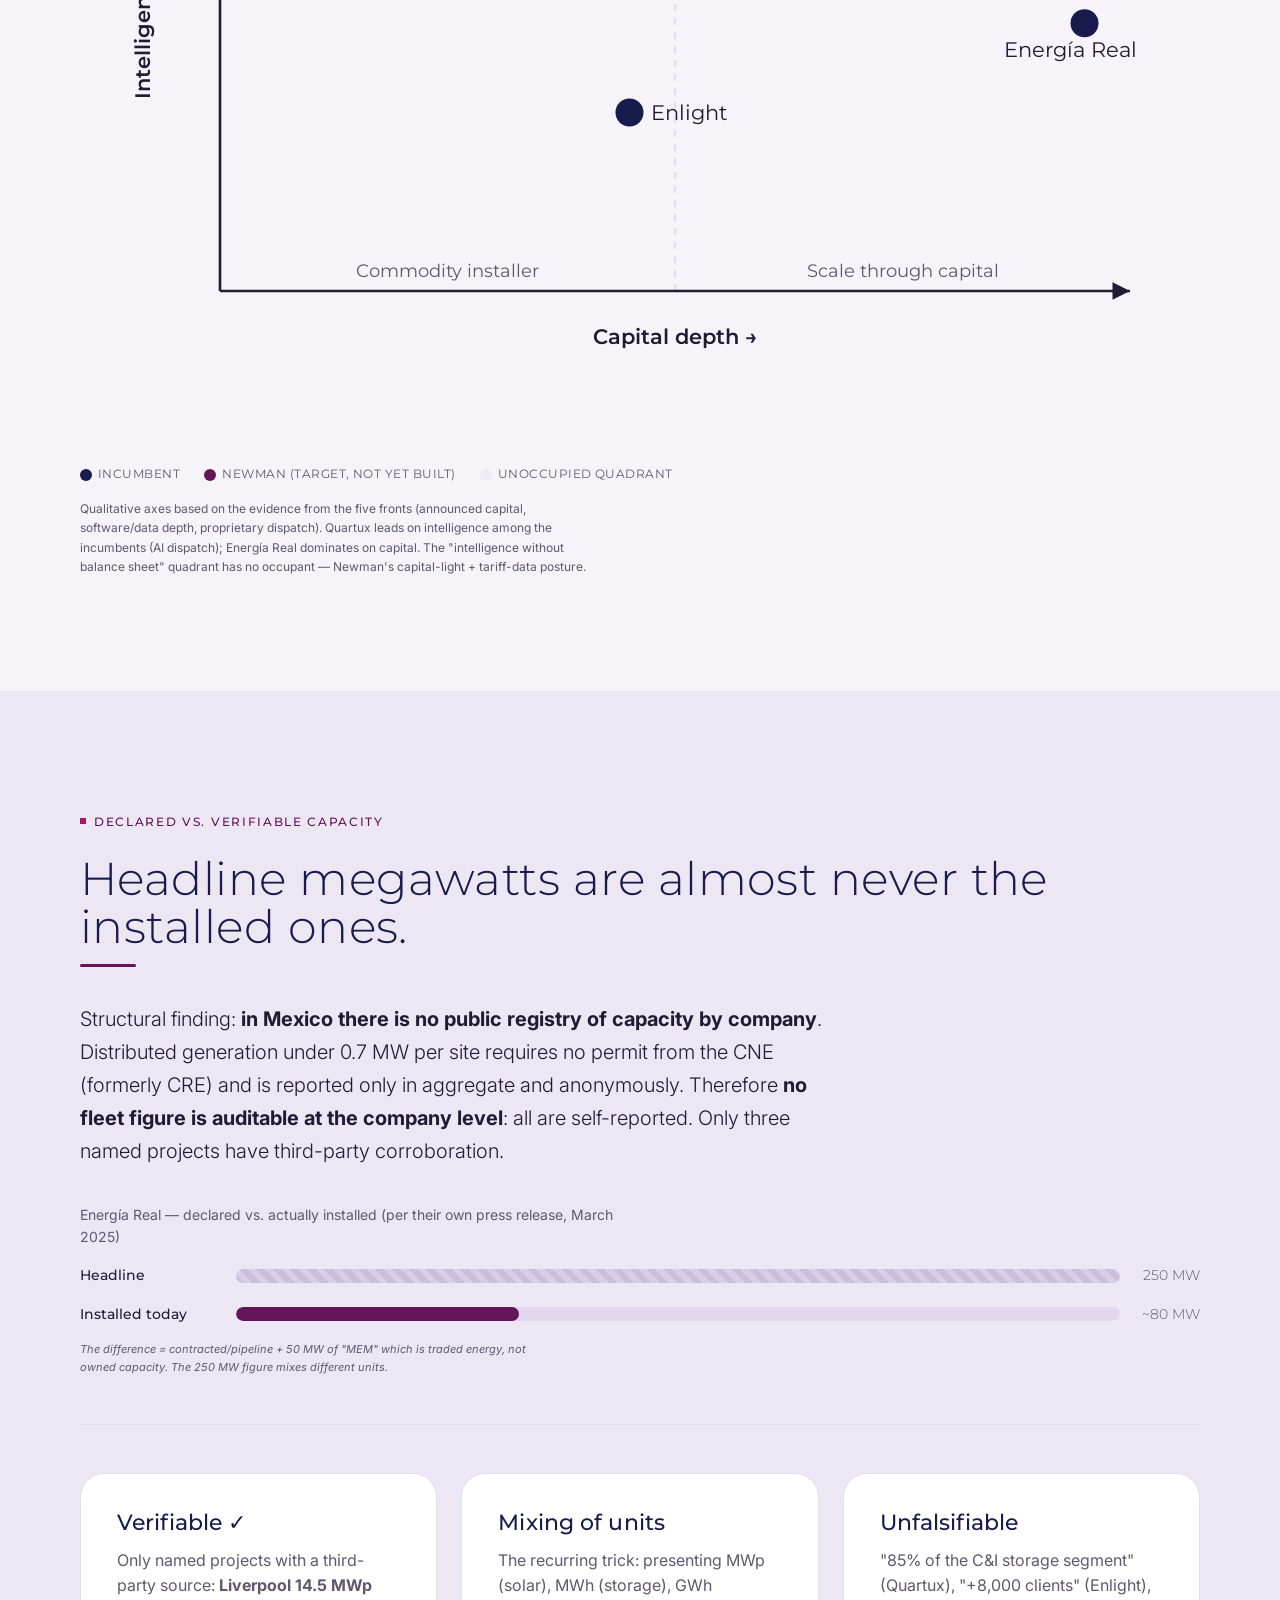
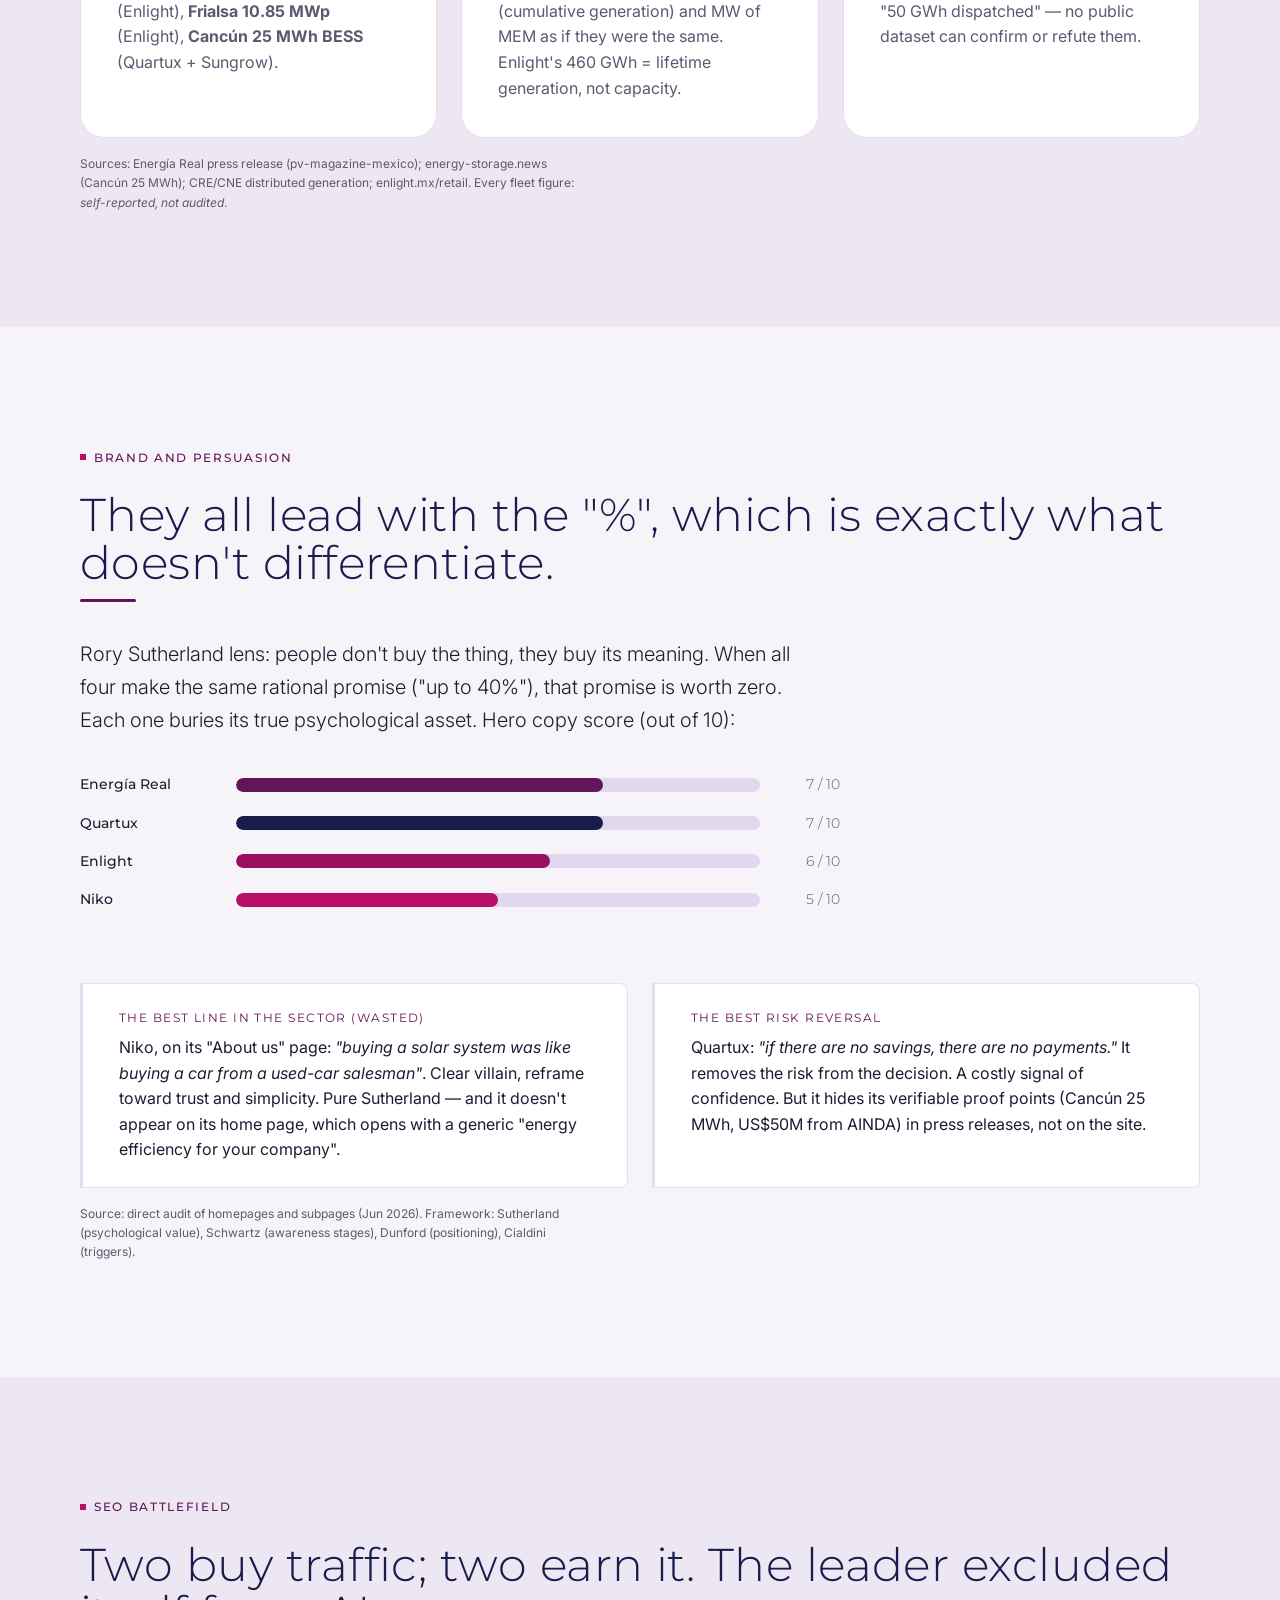
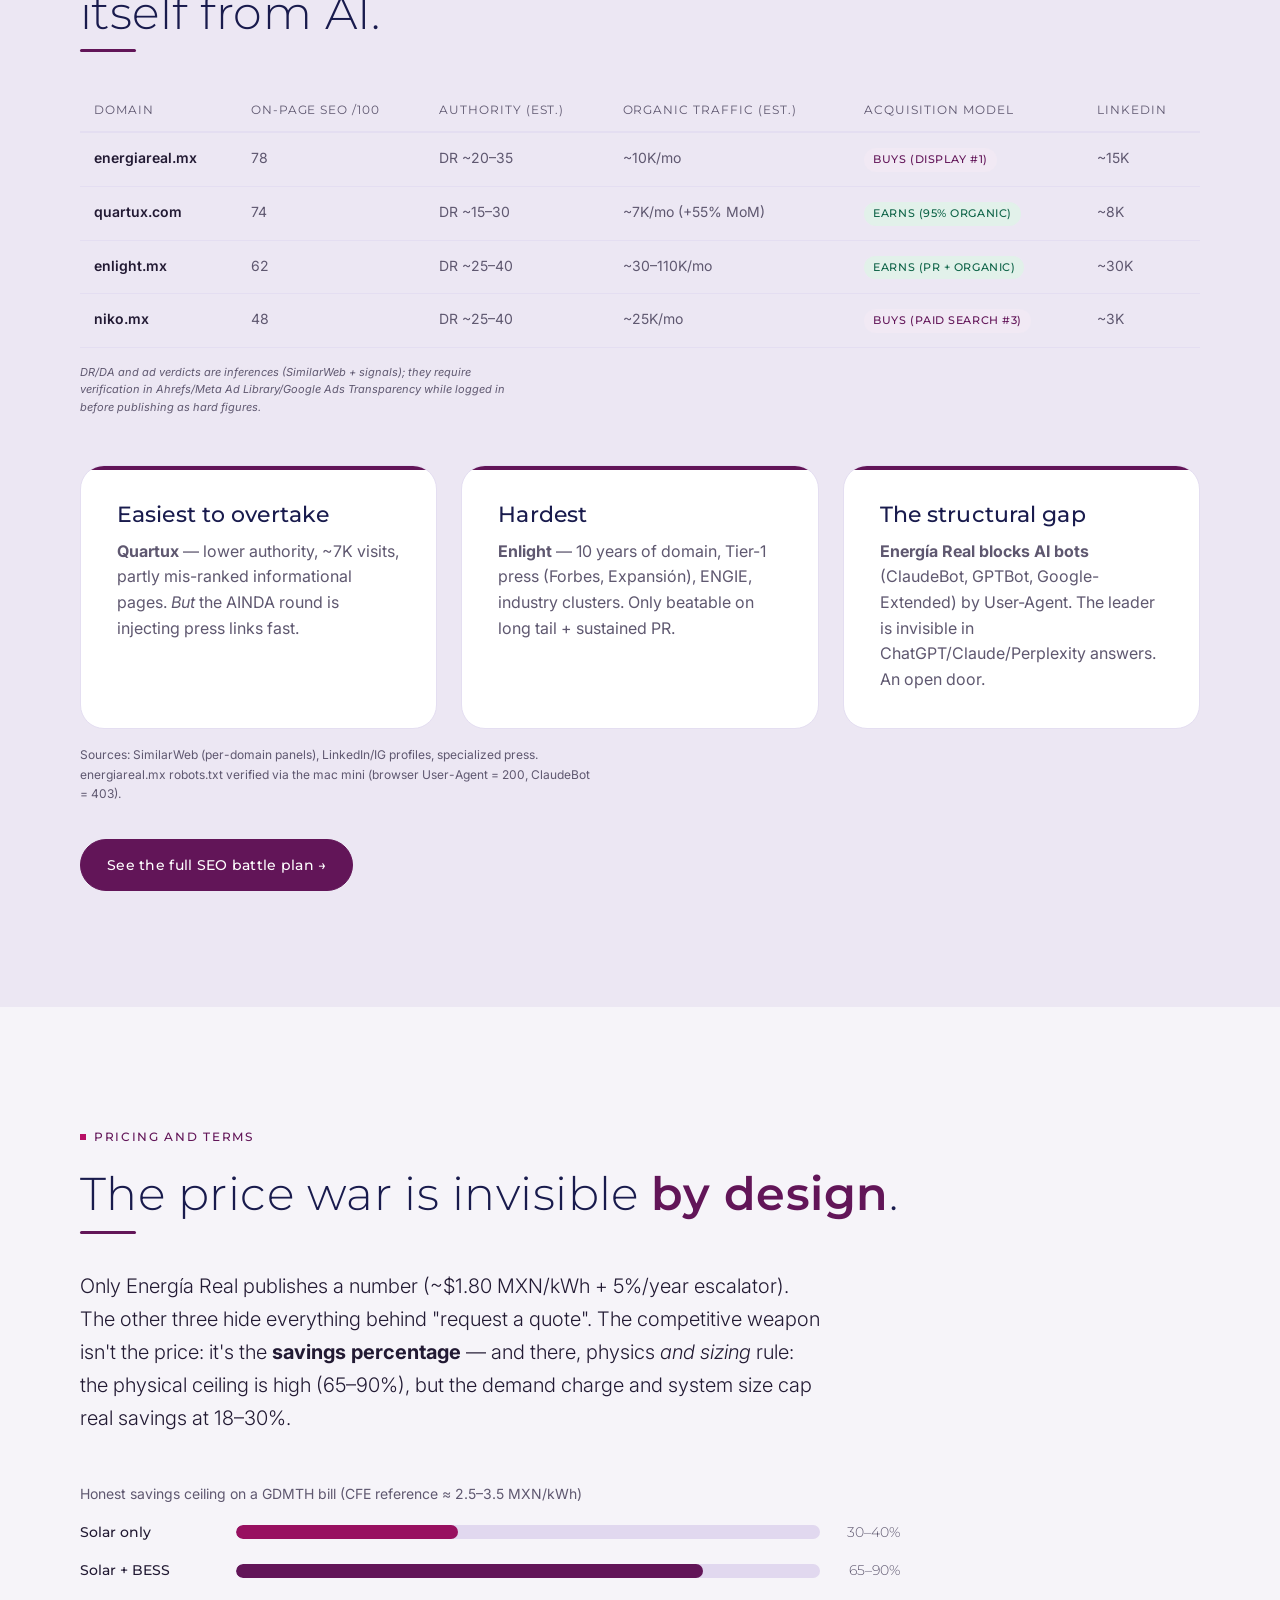
==== commit 2e145ffa: "Iteration 23: coherence pass — reconcile TAM rate vs all-in; fix EN parity lag Reconciled the appare" ====
--- a/en.html
+++ b/en.html
@@ -289,7 +289,7 @@
 
     <div class="assume">
       <div class="t">TAM — $28.5 B/year</div>
-      <div class="d">359,807 GWh of gross consumption in 2024 × 72% C&I share × ~$0.11 USD/kWh (average GDMTH medium-voltage tariff). <span class="conf">Anchored in public data.</span></div>
+      <div class="d">359,807 GWh of gross consumption in 2024 × 72% C&I share × ~$0.11 USD/kWh (GDMTH medium voltage; sources cite $0.11–0.119). <span class="conf">Conservative rate (energy level); with the real all-in ~2.5–3.5 MXN/kWh (≈$0.14–0.19) the pool would be larger → the $28.5B is a floor. Reference spend pool, not addressable market.</span></div>
       <div class="t">SAM — $1–3.5 B/year</div>
       <div class="d">Range <strong>$1–3.5B</strong>: floor (~$1B) = ~1 GW/year of new DG at ~$1/W capex; ceiling (~$3.5B ≈ 12% of TAM) adds PPA value, storage, O&M and software. Two methods bound the uncertainty. Cross-check: ~1 GW/year of new DG ≈ $1B+ of capex/year + PPA value + O&M. <span class="conf">Explicit, directional assumption.</span></div>
       <div class="t">SOM — GMV ~$50 M/year</div>
@@ -839,7 +839,7 @@
       <thead><tr><th>Risk</th><th>Prob.</th><th>Impact</th><th>Mitigation</th></tr></thead>
       <tbody>
         <tr><td><strong>Net-metering reversal in medium voltage</strong> (draft, not law)</td><td><span class="risk med">Medium</span></td><td><span class="risk high">High</span></td><td>Anchor in autoconsumo + storage (less dependent on net metering); DOF monitoring.</td></tr>
-        <tr><td><strong>CFE interconnection saturation</strong> (queue &gt;15 GW, 18–30 months)</td><td><span class="risk high">High</span></td><td><span class="risk med">Medium</span></td><td>DG ≤0.7 MW behind the meter dodges the queue; prioritize sites with capacity.</td></tr>
+        <tr><td><strong>CFE interconnection saturation</strong> (queue &gt;15 GW, 18–30 months)</td><td><span class="risk high">High</span></td><td><span class="risk med">Medium</span></td><td>DG ≤0.7 MW behind the meter dodges the queue. <strong>Corroborated with own data:</strong> in a 36-circuit CRE sample, <strong>22% (8/36) already at zero interconnection headroom</strong> — concentrated in Jalisco; where the grid is saturated, behind-the-meter is the only path.</td></tr>
         <tr><td><strong>Incumbent capital</strong> (Energía Real US$700M) crushes on price</td><td><span class="risk med">Medium</span></td><td><span class="risk high">High</span></td><td>Don't compete on balance sheet; win on intelligence, honest numbers and niche.</td></tr>
         <tr><td><strong>Hardware price/supply</strong> (China tariffs, FX)</td><td><span class="risk med">Medium</span></td><td><span class="risk med">Medium</span></td><td>Hardware-agnostic; multi-OEM sourcing; hedged contracts.</td></tr>
         <tr><td><strong>Customer acquisition cost</strong> too high</td><td><span class="risk med">Medium</span></td><td><span class="risk med">Medium</span></td><td>Ungated calculator pre-qualifies the lead; content/SEO moat lowers CAC.</td></tr>
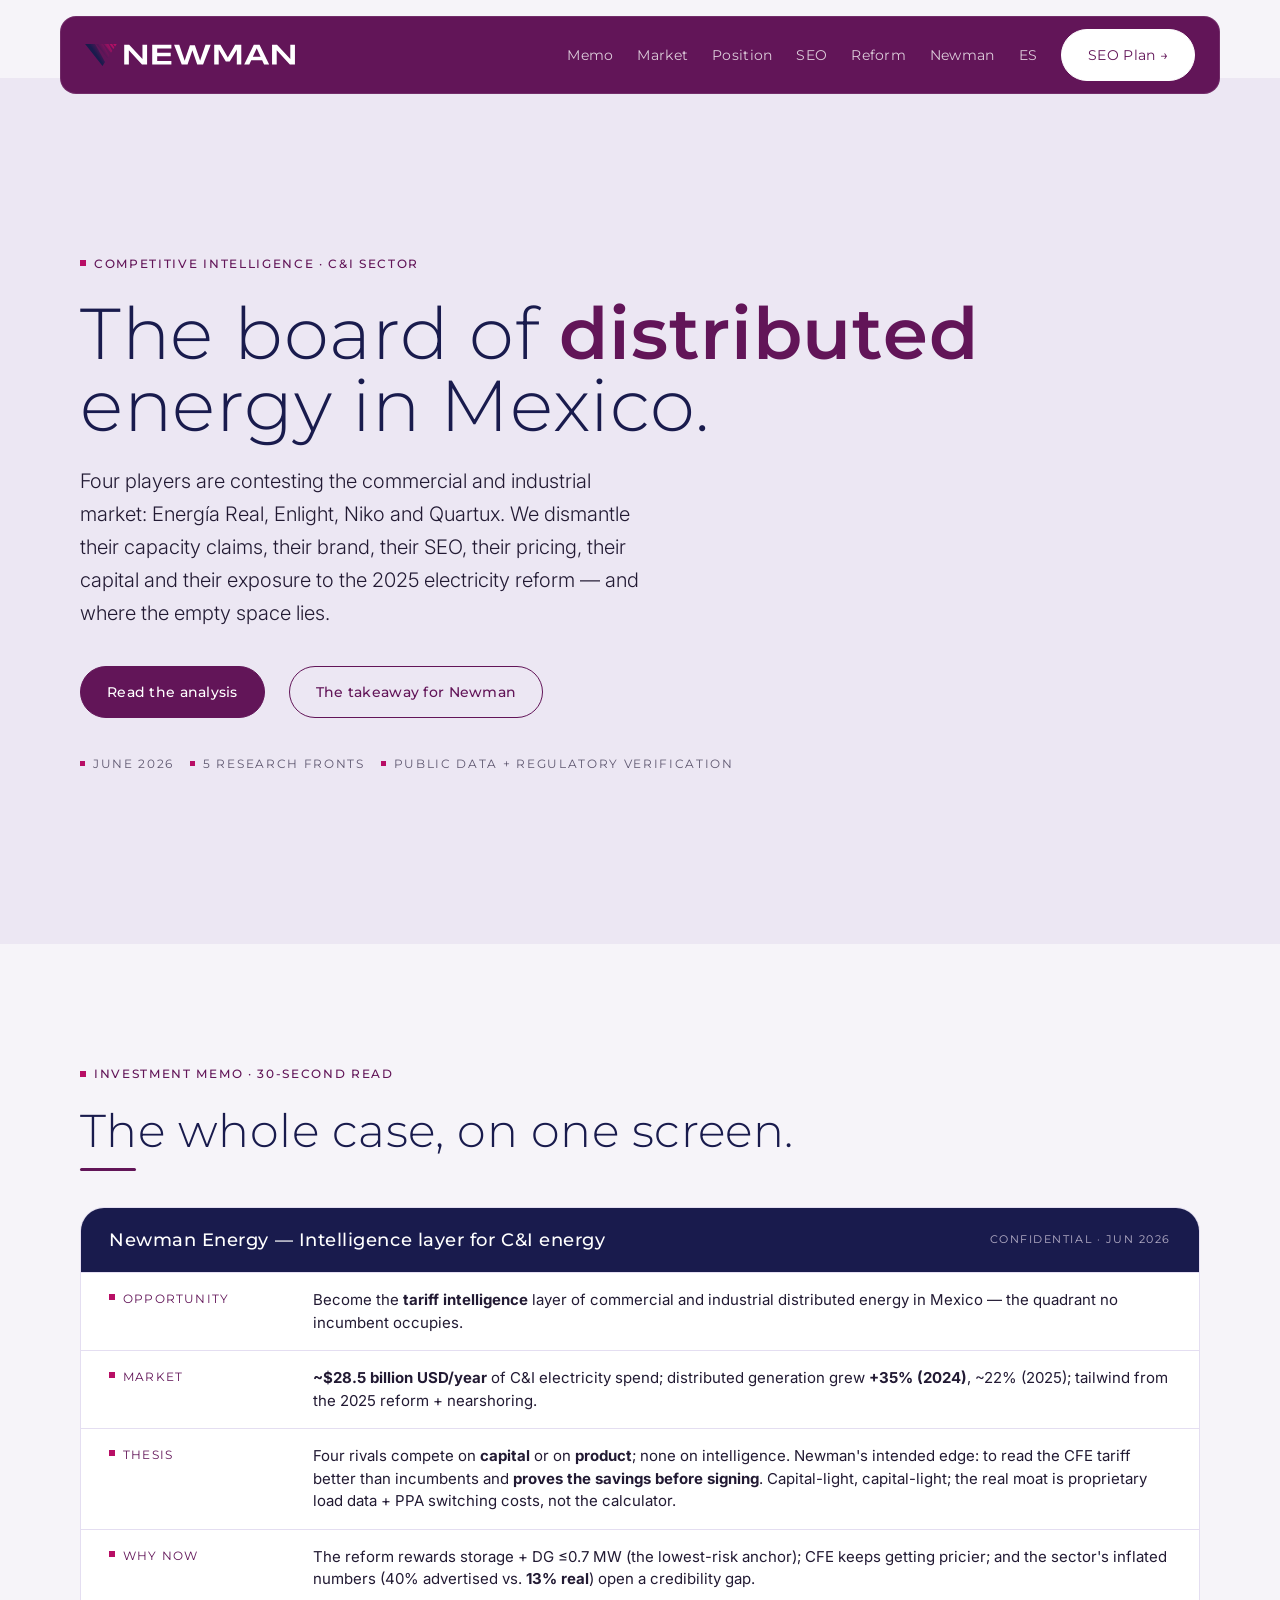
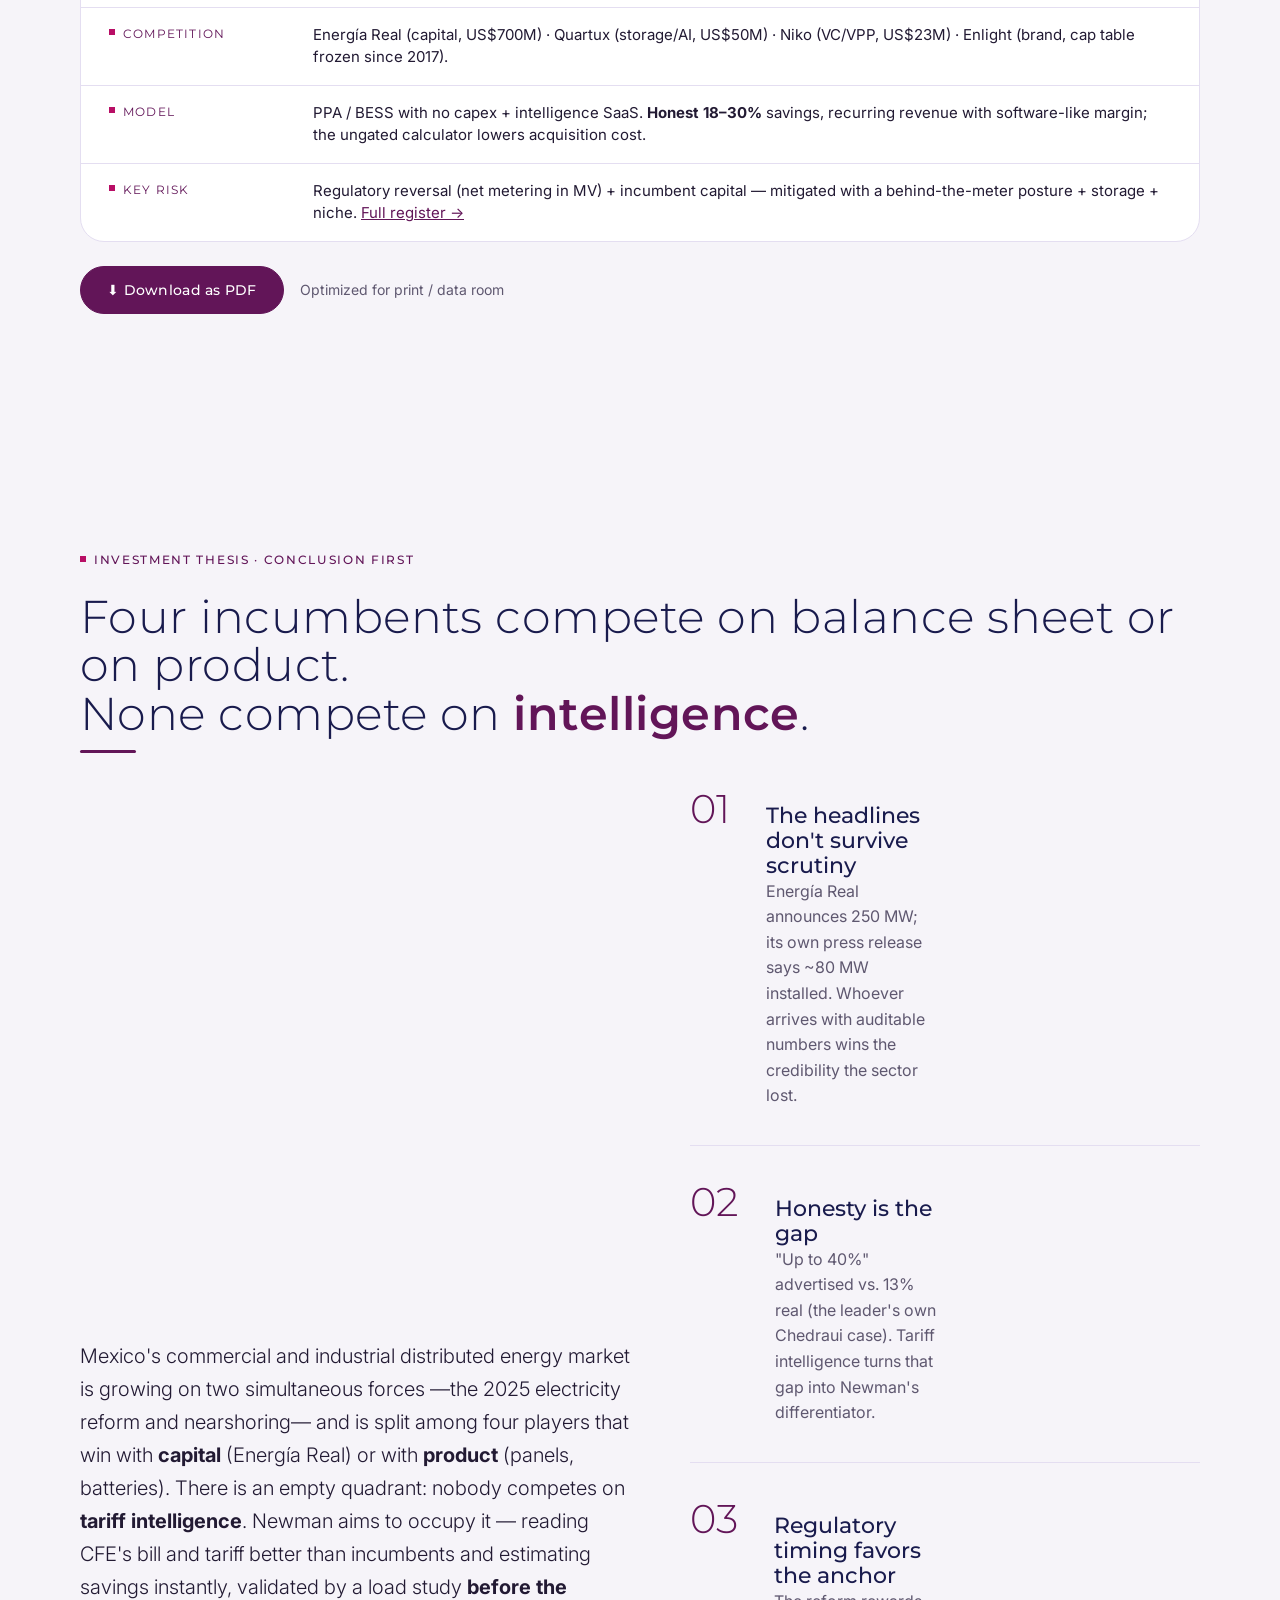
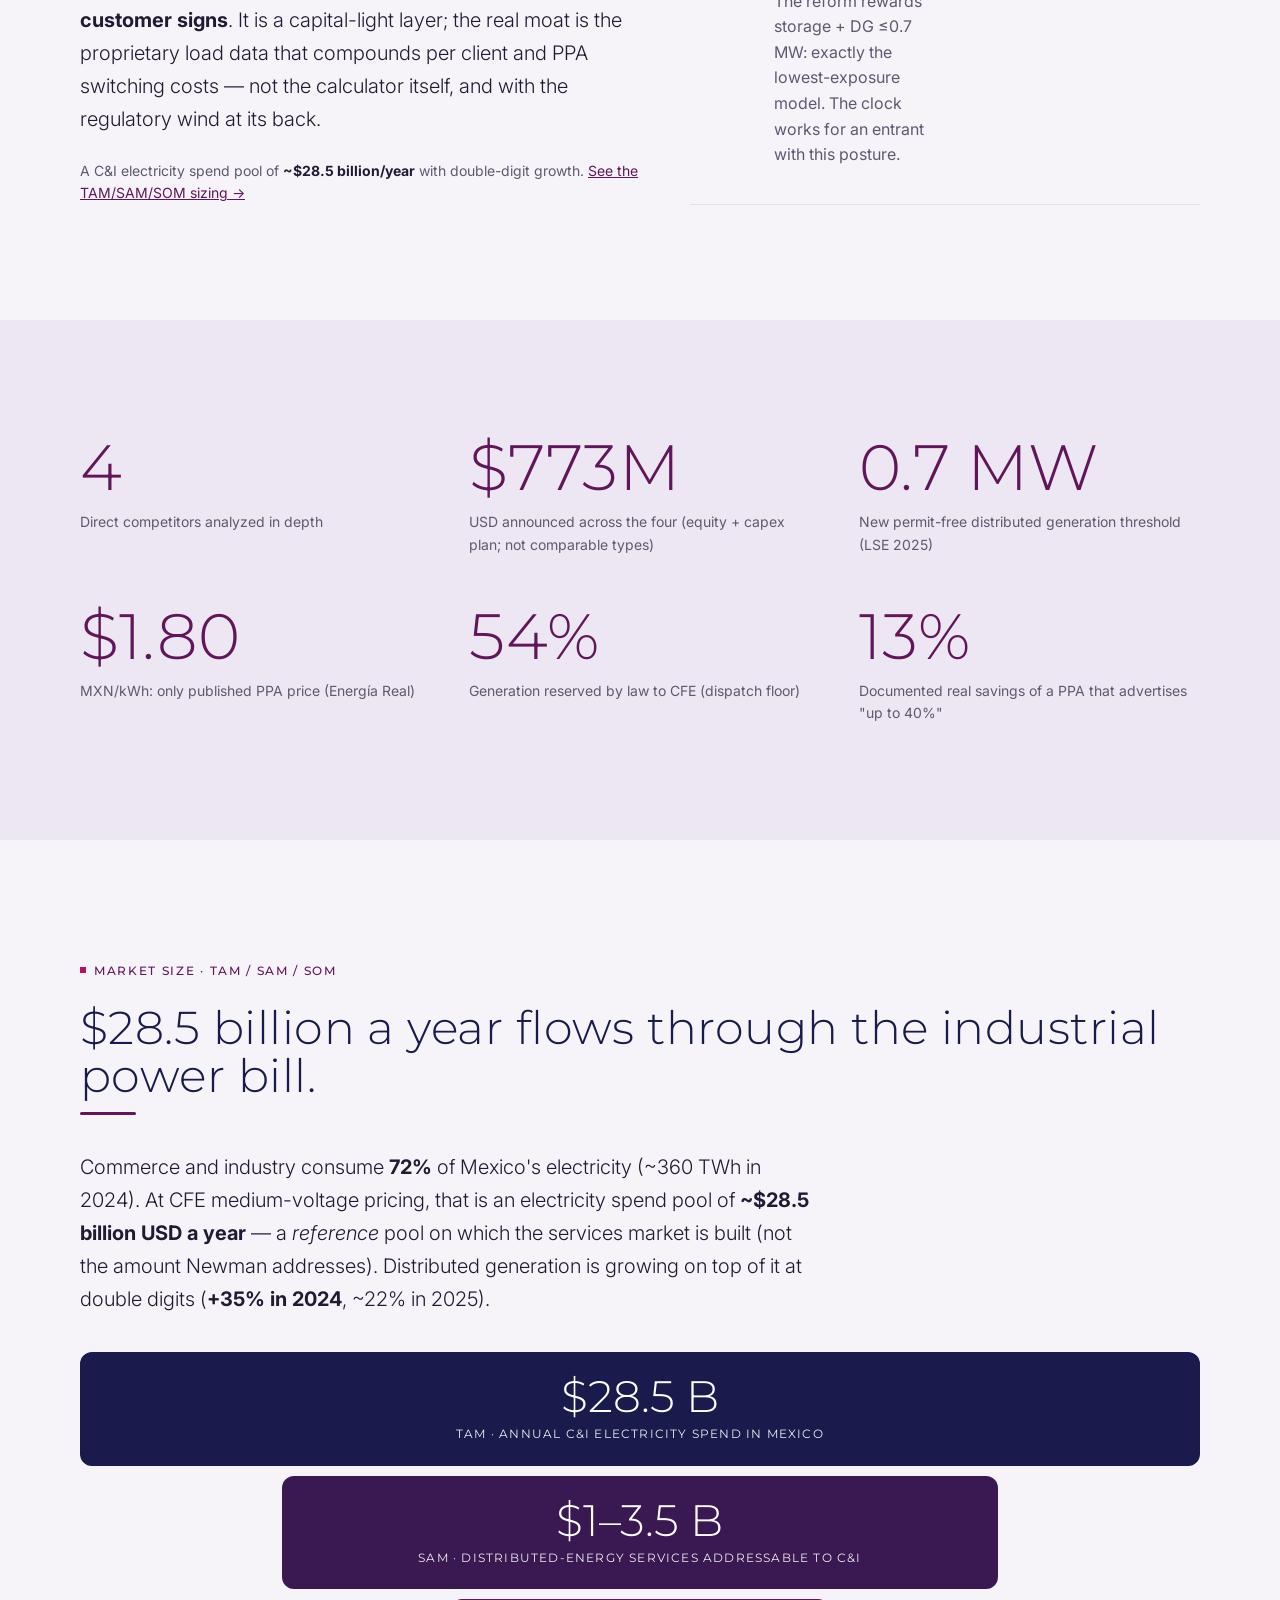
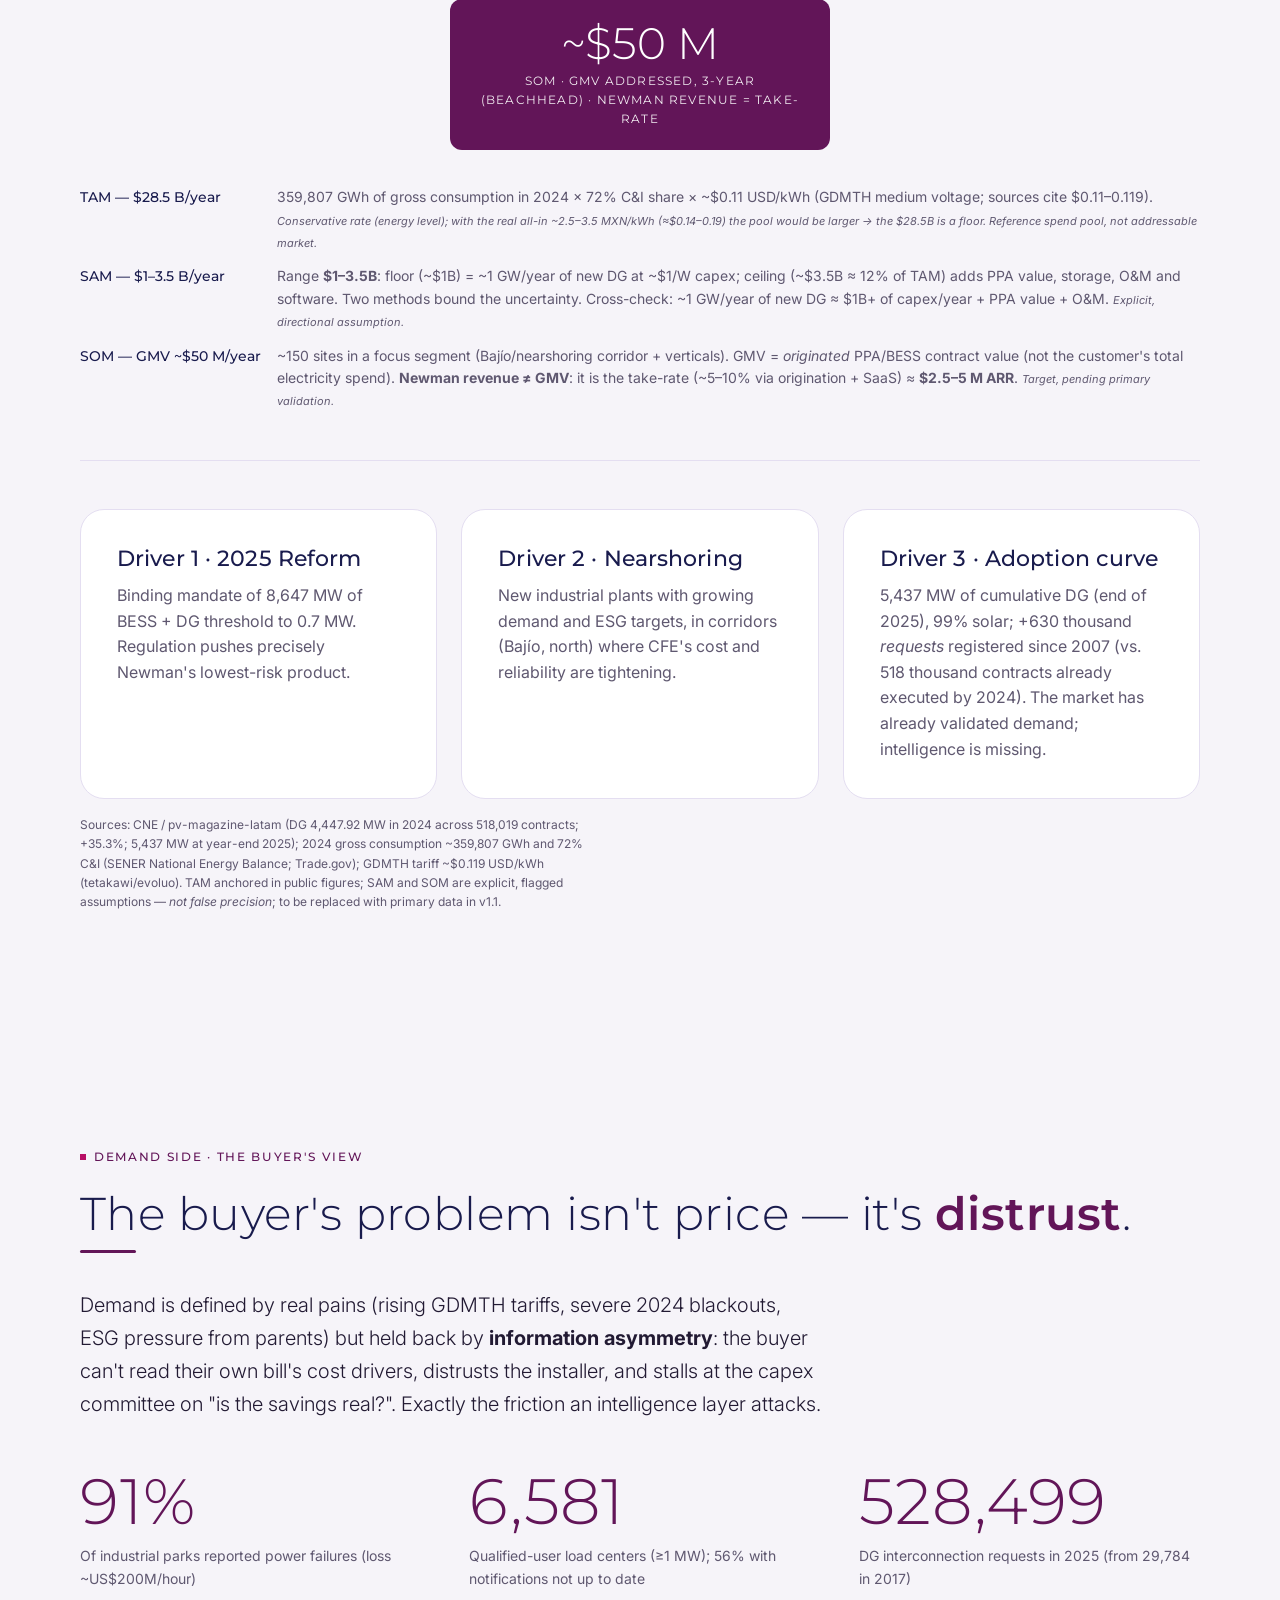
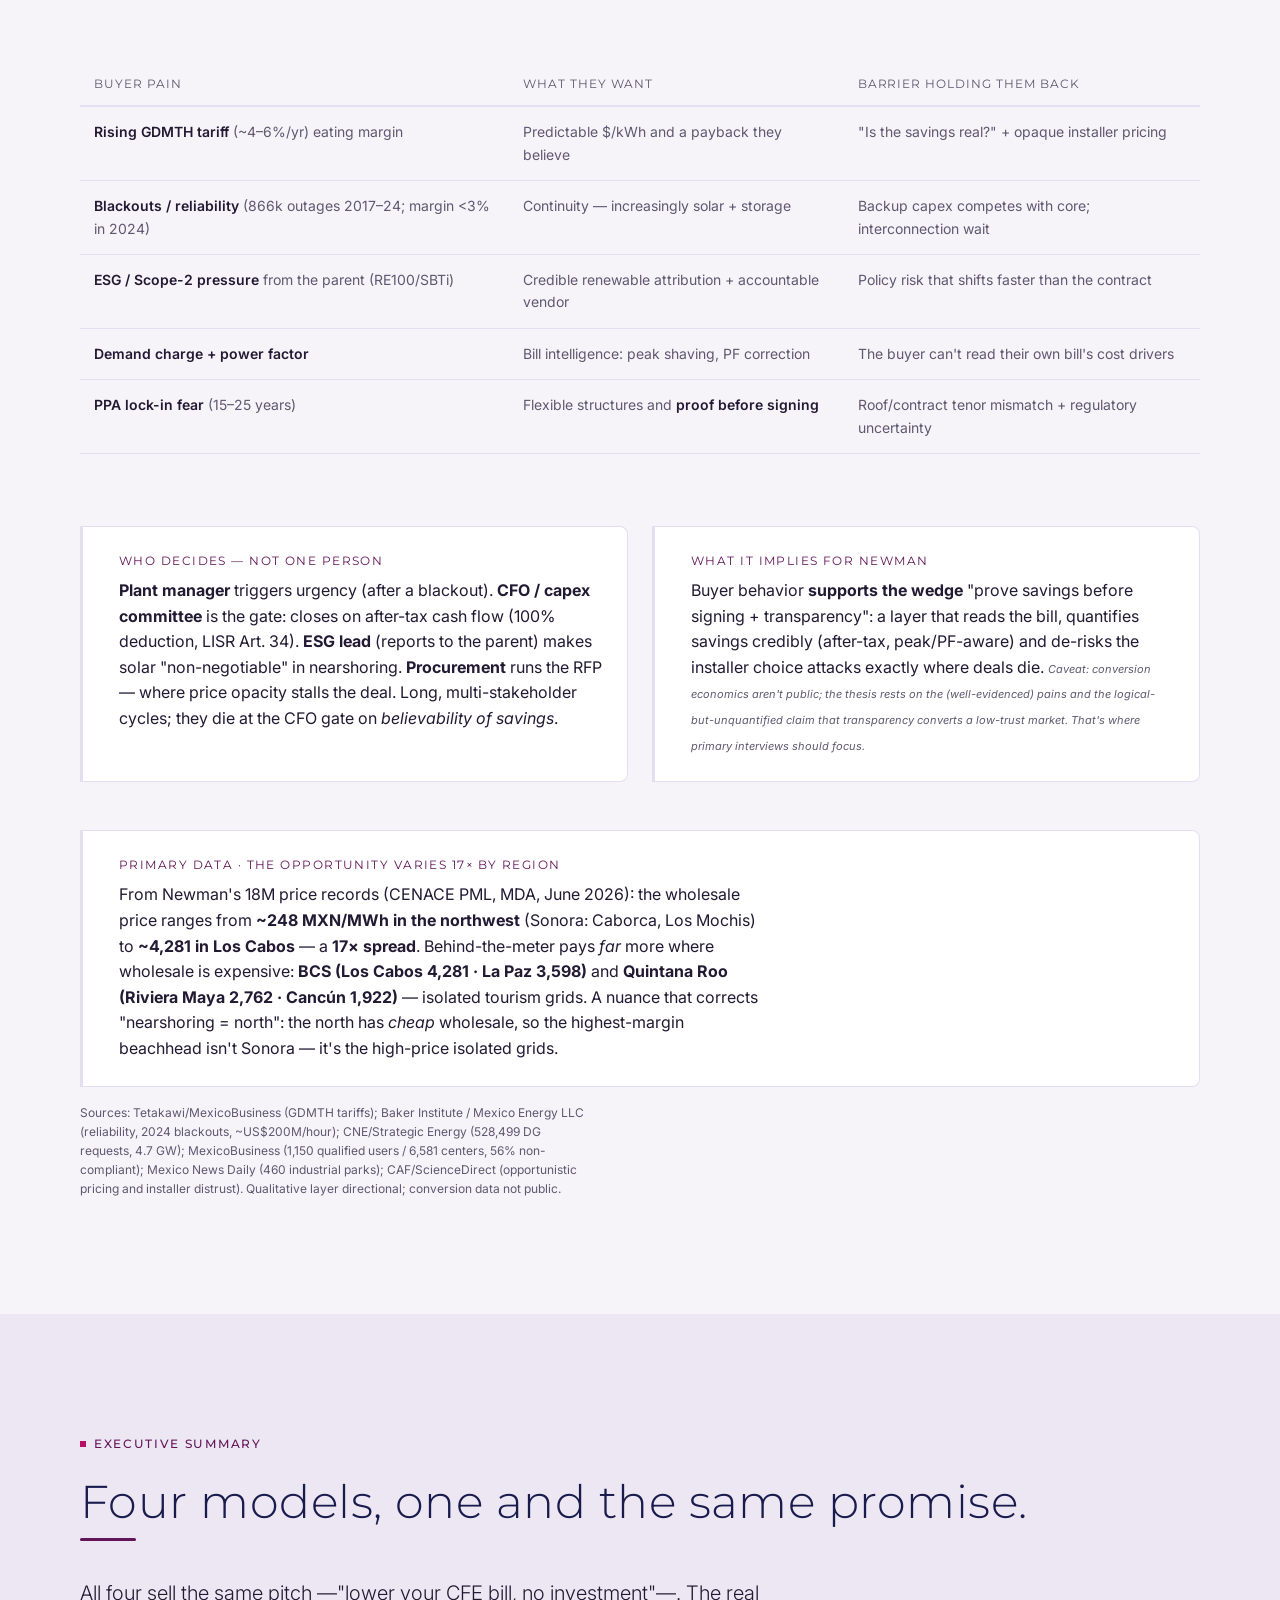
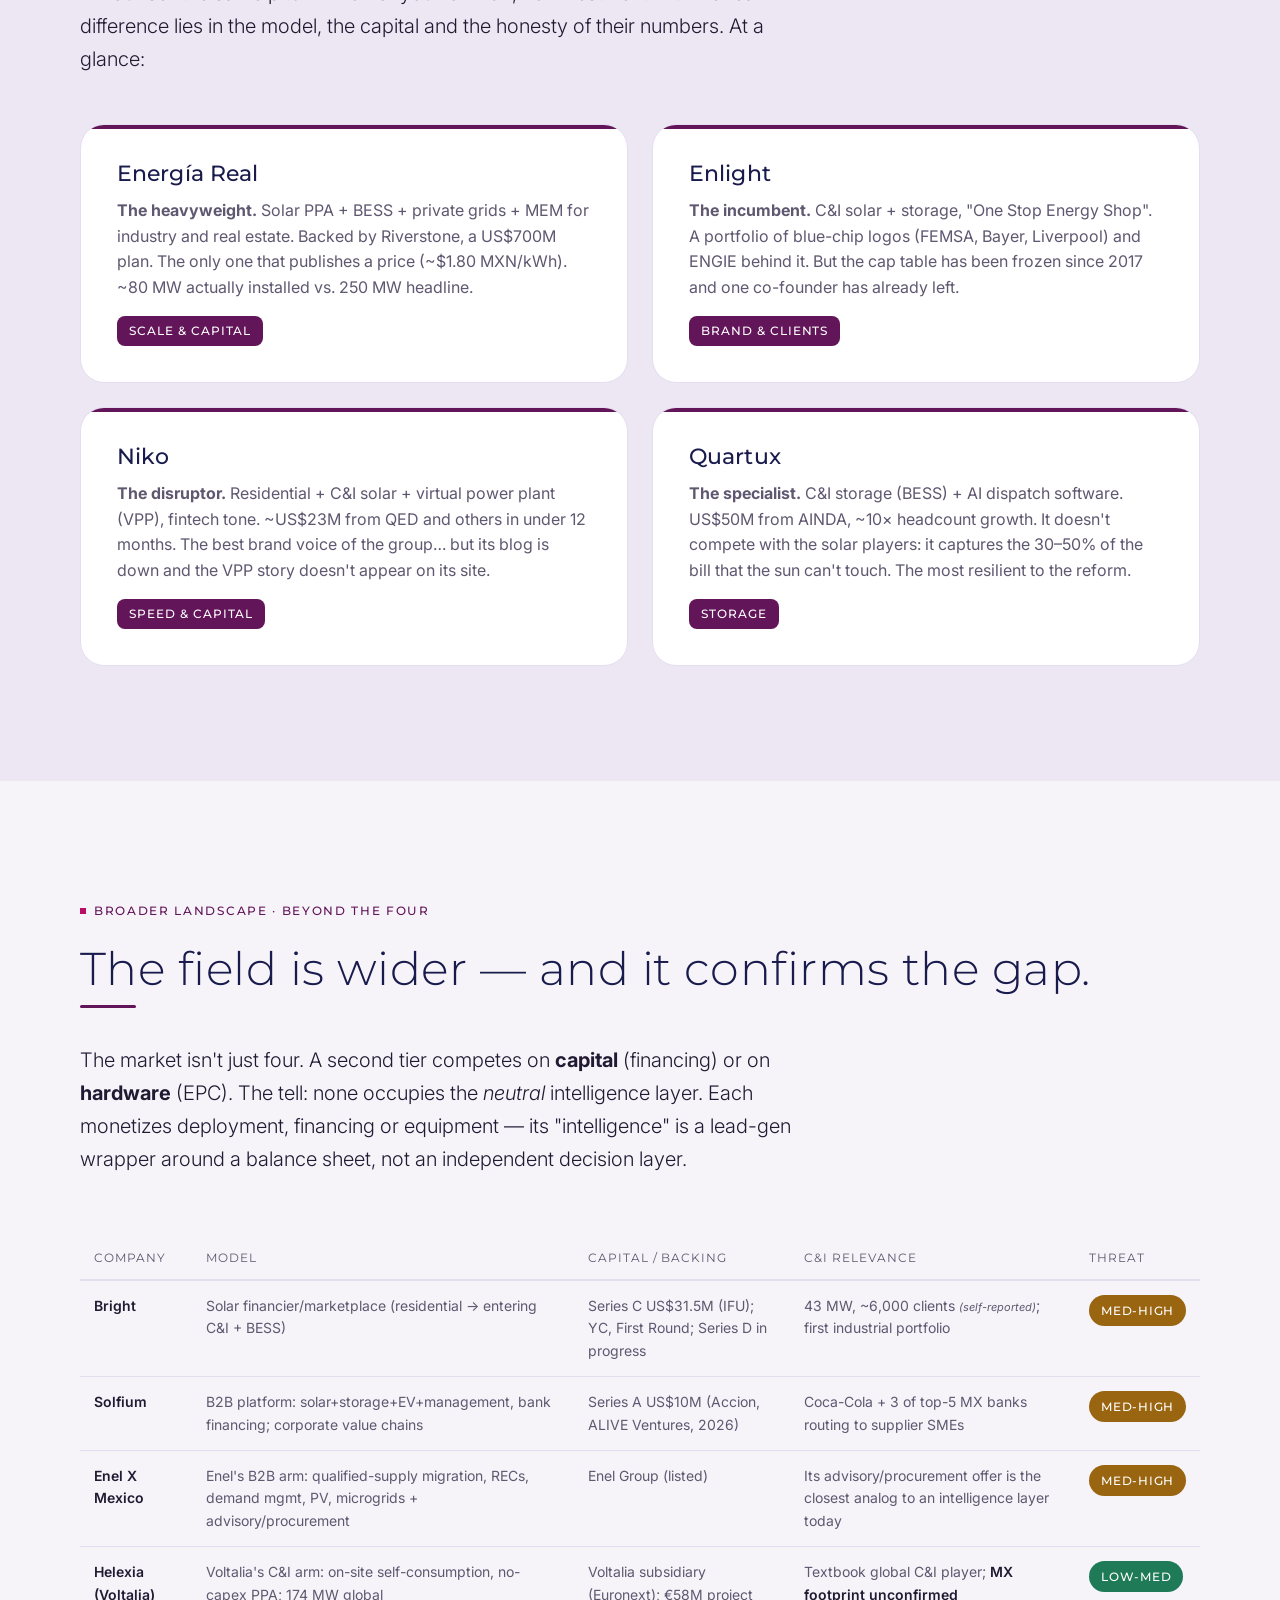
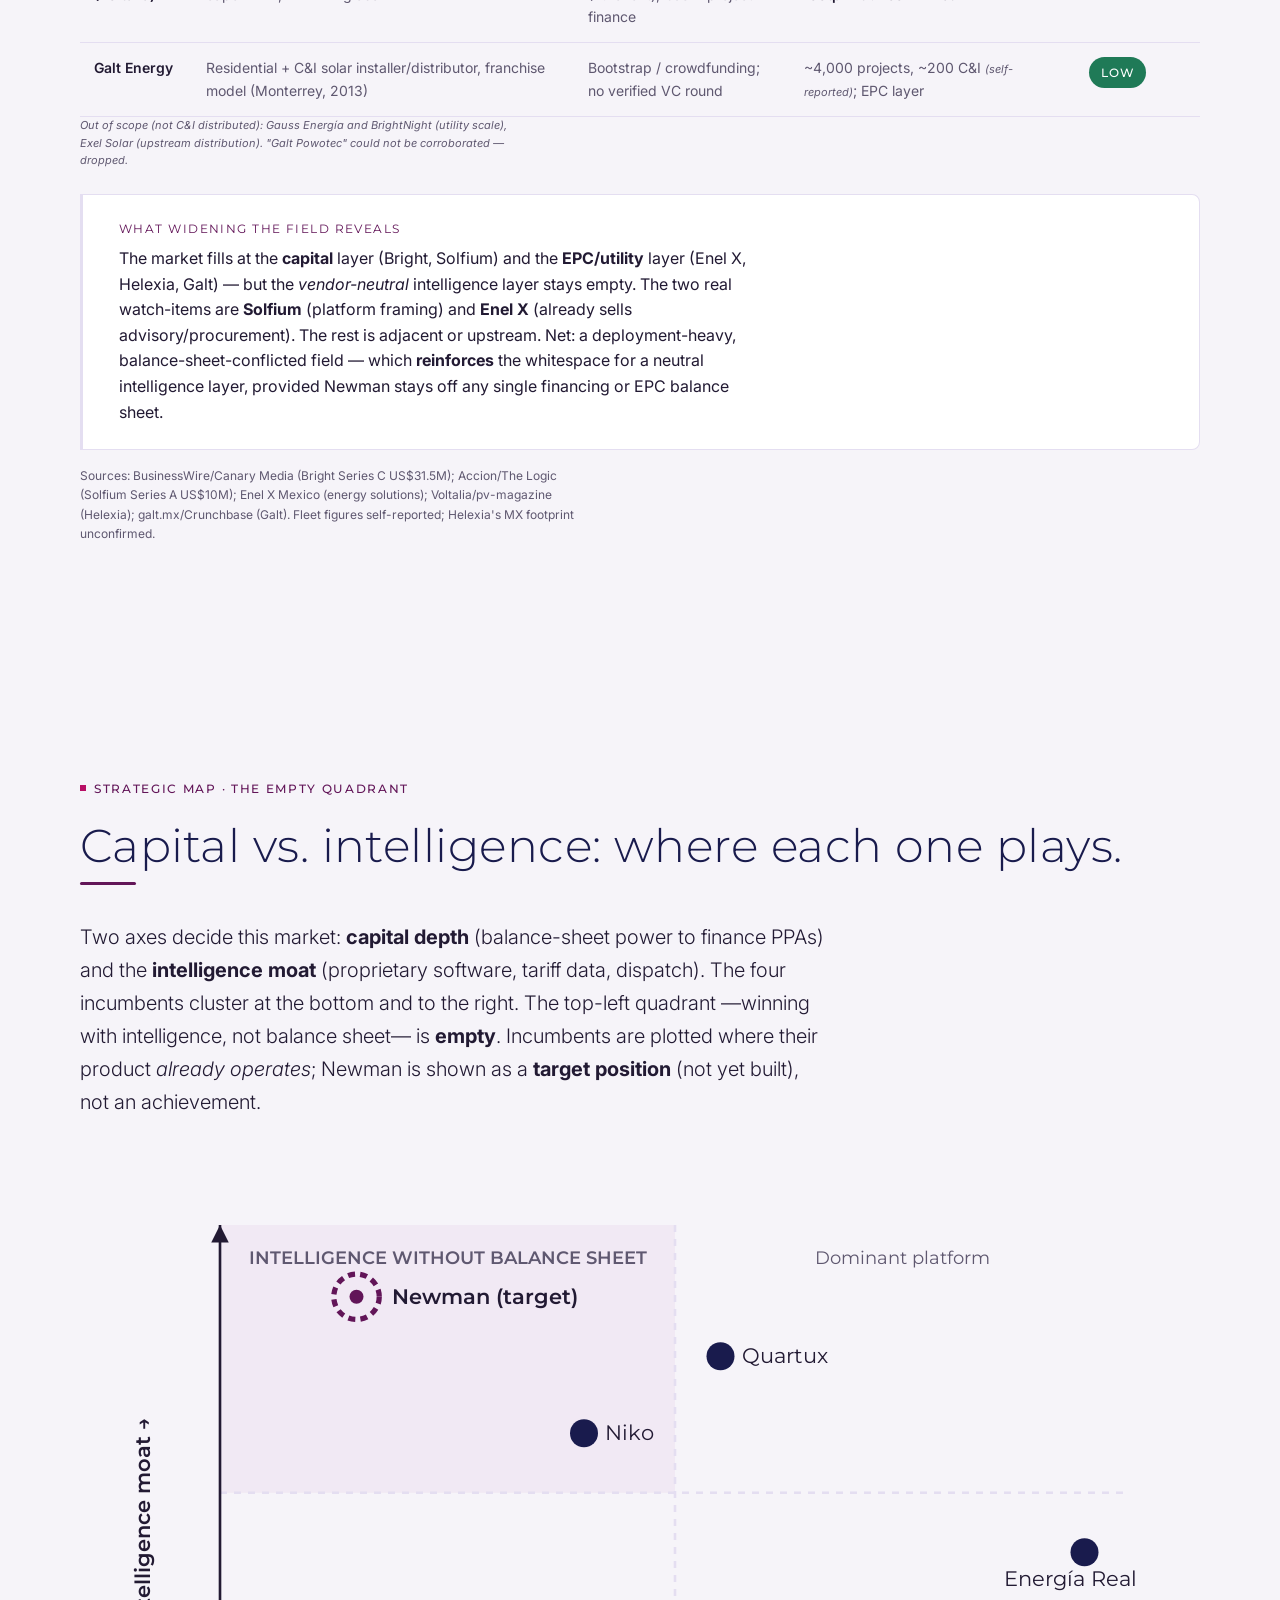
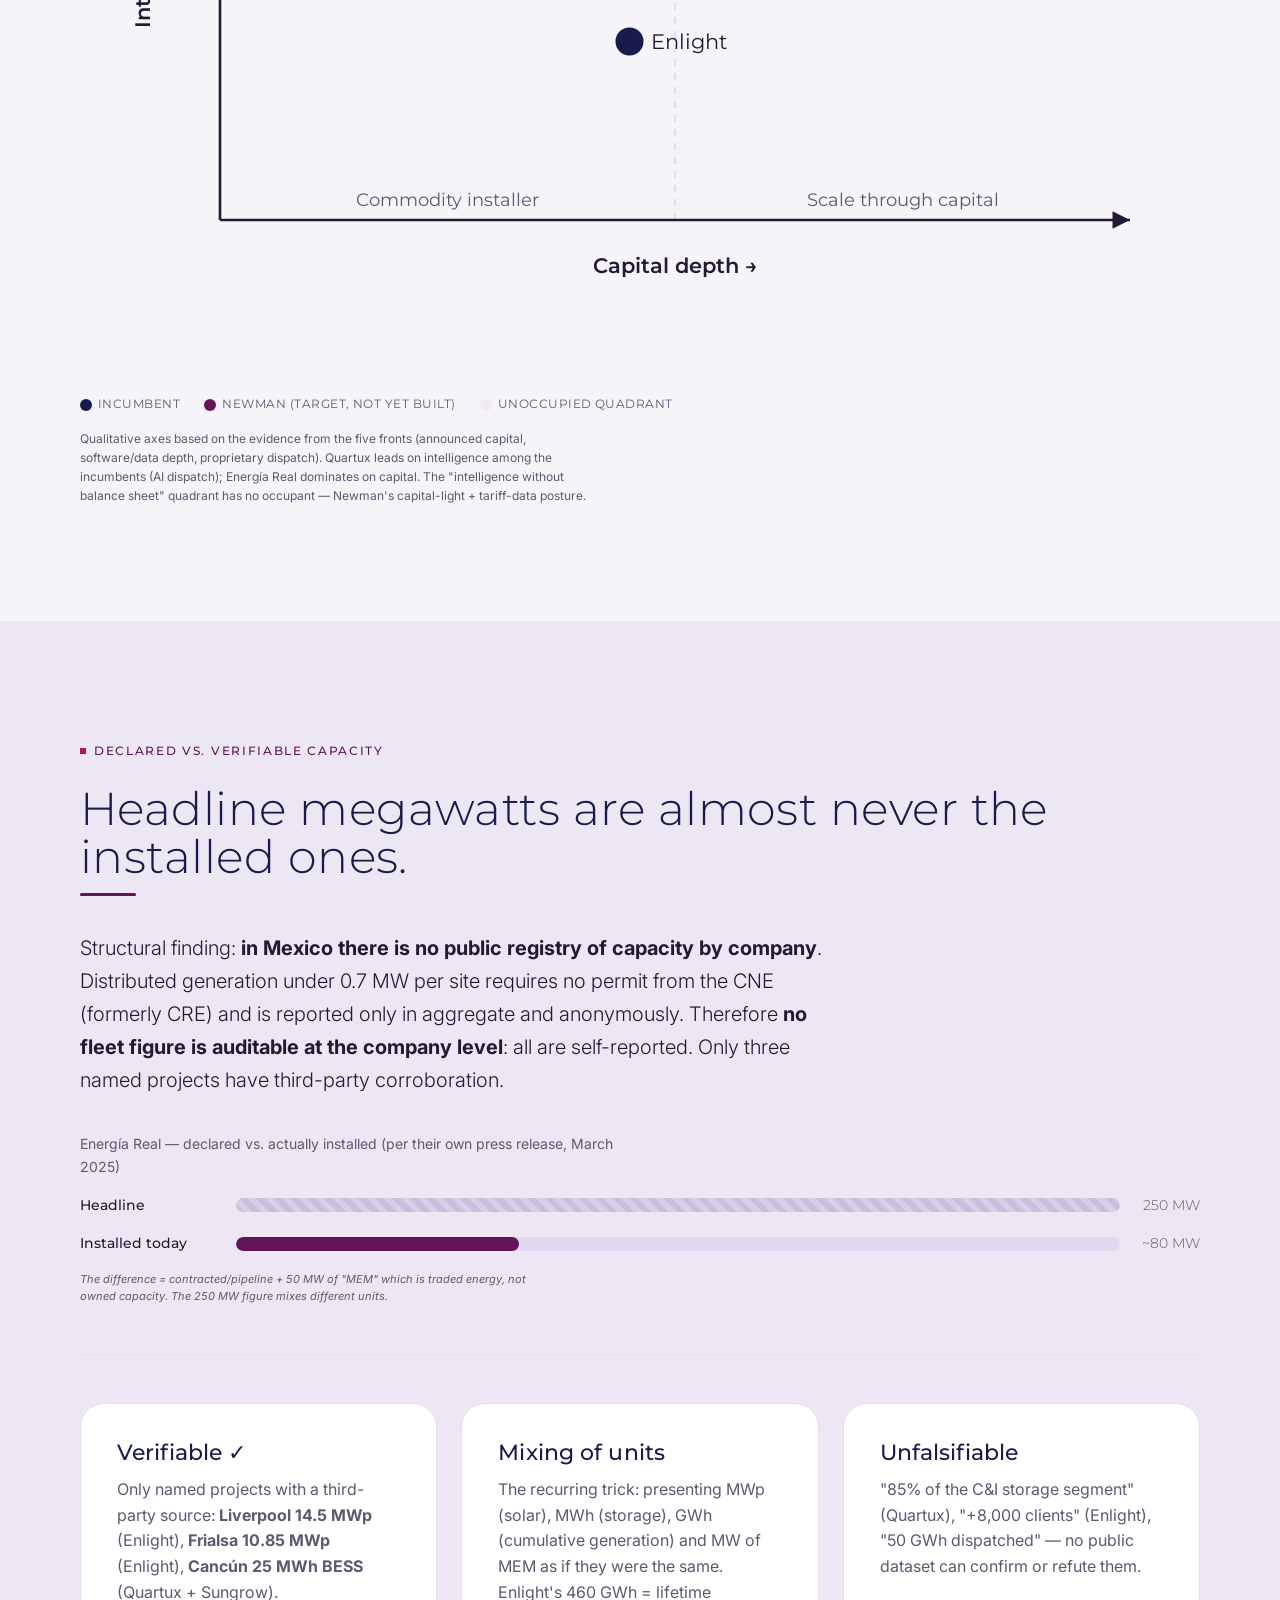
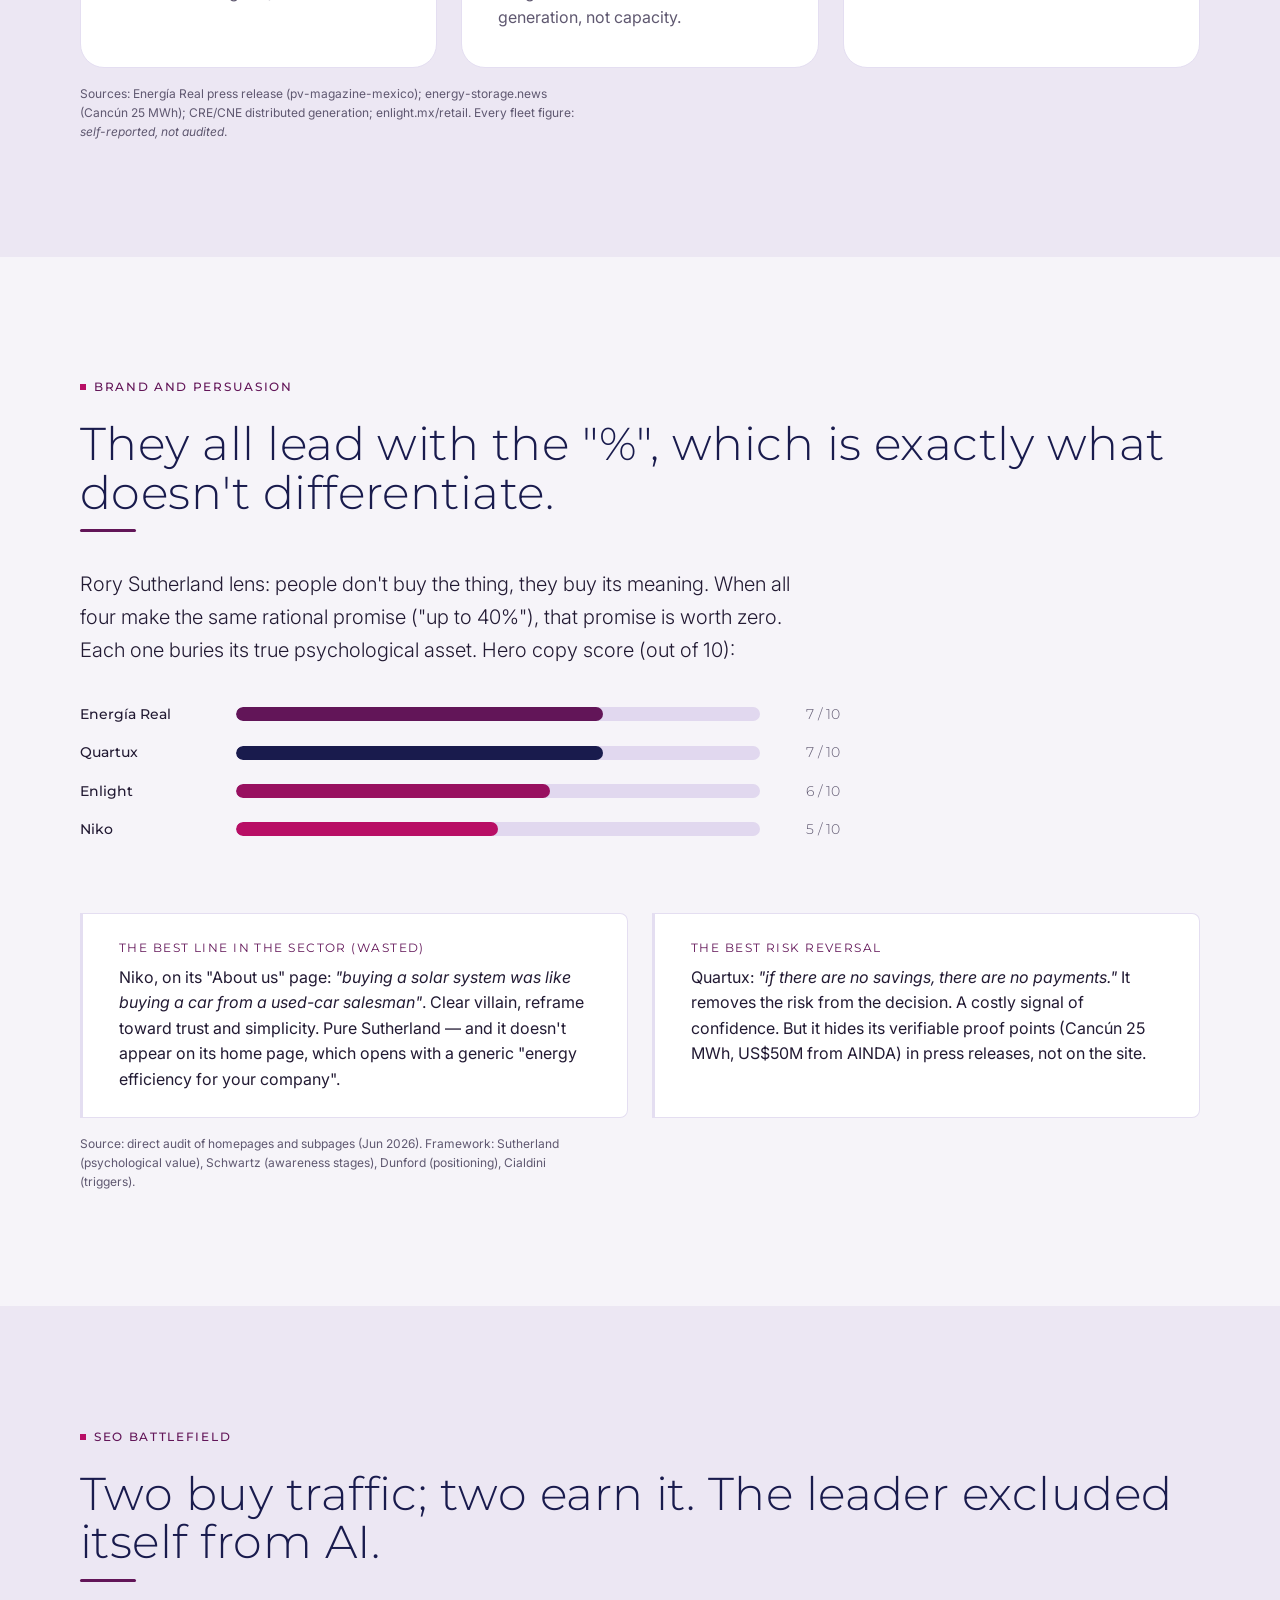
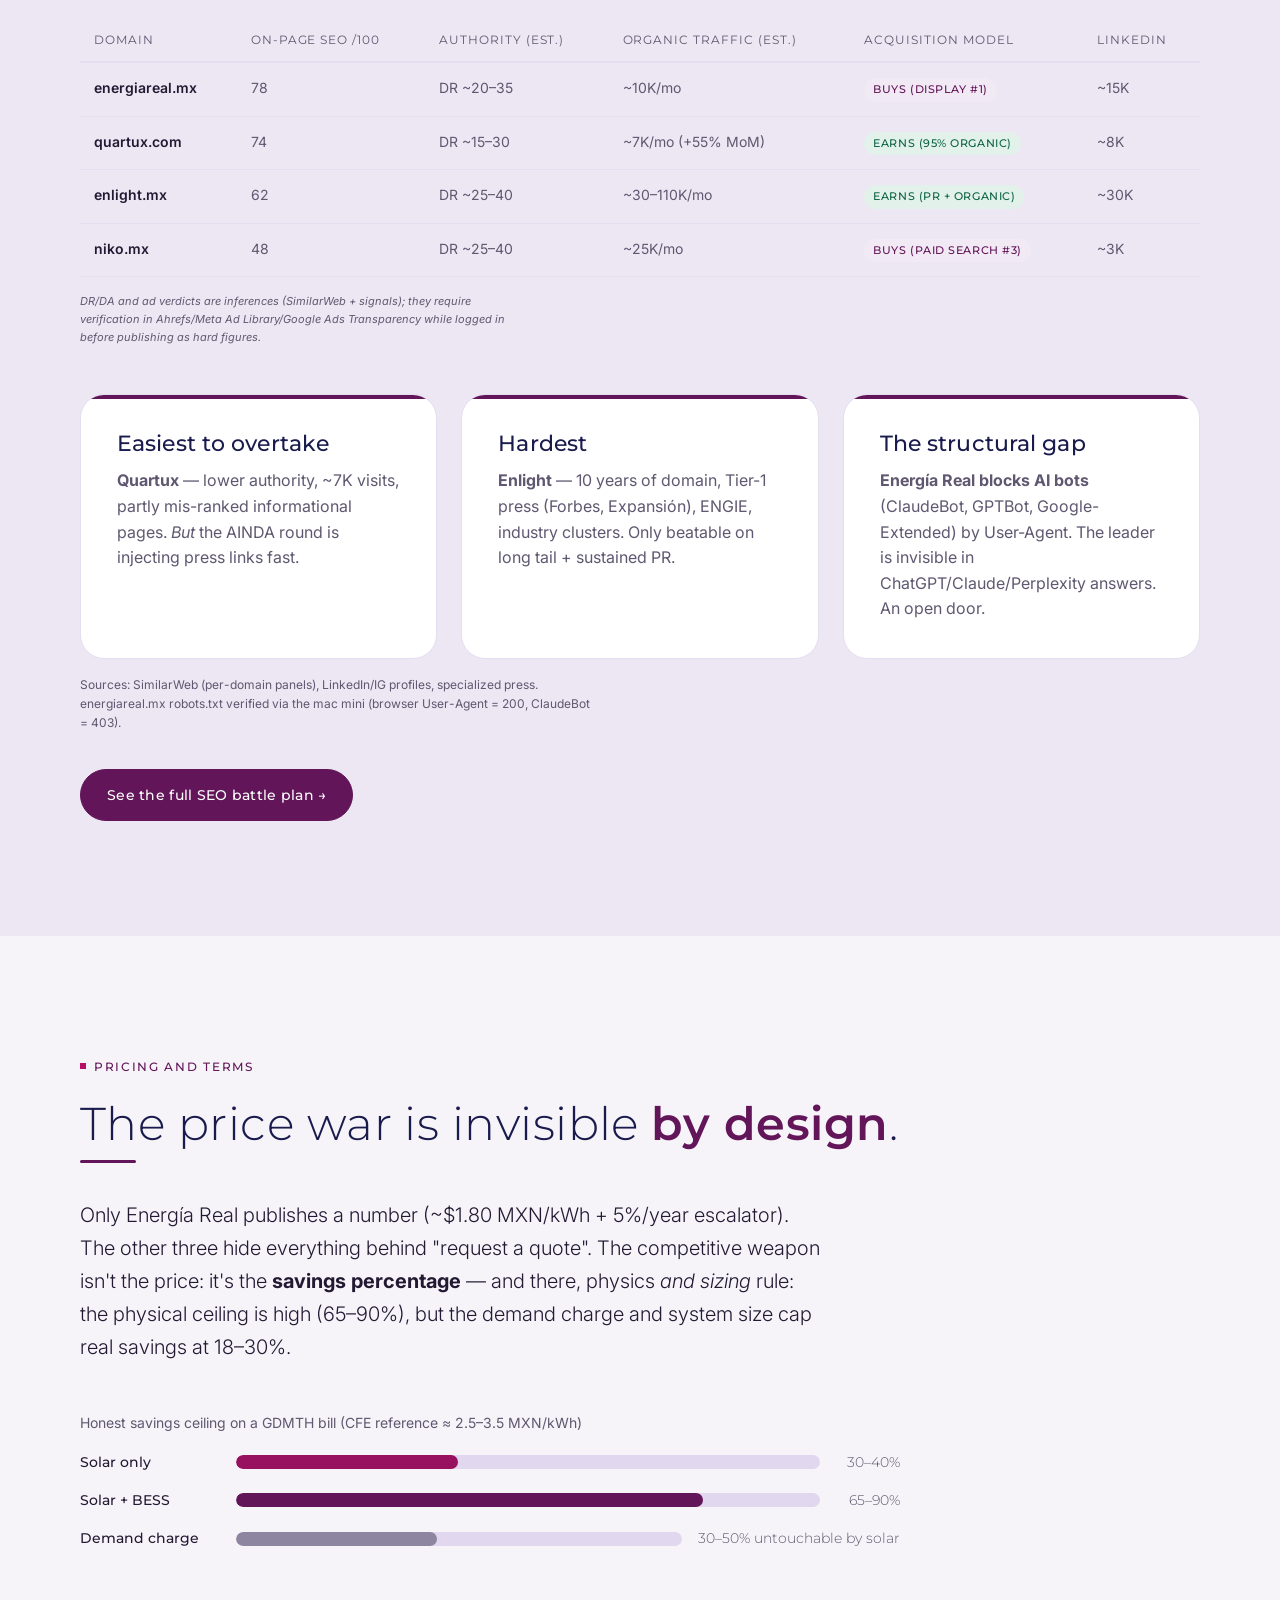
==== commit f7cc4e2e: "Iteration 24: editorial tightening per managing-editor review (ES+EN) Cut the two weakest/most-redun" ====
--- a/en.html
+++ b/en.html
@@ -262,7 +262,7 @@
   <div class="wrap">
     <div class="stats" data-reveal>
       <div class="stat"><div class="num" data-to="4">0</div><small>Direct competitors analyzed in depth</small></div>
-      <div class="stat"><div class="num" data-to="$773M">0</div><small>USD across the four — Quartux $50M equity, Niko $8M equity + $15M debt, and Energía Real's $700M capex plan — not comparable types, not summable as one</small></div>
+      <div class="stat"><div class="num" data-to="$773M">0</div><small>USD announced across the four (equity + capex plan; not comparable types)</small></div>
       <div class="stat"><div class="num" data-to="0.7 MW">0</div><small>New permit-free distributed generation threshold (LSE 2025)</small></div>
     </div>
     <div class="stats" data-reveal style="margin-top:var(--s-48)">
@@ -345,7 +345,7 @@
     </div>
     <div class="callout" data-reveal style="margin-top:var(--s-48)">
       <span class="k">Primary data · The opportunity varies 17× by region</span>
-      <p>From Newman's 18M price records (CENACE PML, MDA, June 2026): the wholesale price ranges from <strong>~248 MXN/MWh in the northwest</strong> (Sonora: Caborca, Los Mochis) to <strong>~4,281 in Los Cabos</strong> — a <strong>17× spread</strong>. Behind-the-meter pays <em>far</em> more where wholesale is expensive: <strong>BCS (Los Cabos 4,281 · La Paz 3,598)</strong> and <strong>Quintana Roo (Riviera Maya 2,762 · Cancún 1,922)</strong> — isolated tourism grids. A nuance that corrects "nearshoring = north": the north has <em>cheap</em> wholesale, so the highest-margin beachhead isn't Sonora — it's the high-price isolated grids. Newman knows this because it measures price node by node.</p>
+      <p>From Newman's 18M price records (CENACE PML, MDA, June 2026): the wholesale price ranges from <strong>~248 MXN/MWh in the northwest</strong> (Sonora: Caborca, Los Mochis) to <strong>~4,281 in Los Cabos</strong> — a <strong>17× spread</strong>. Behind-the-meter pays <em>far</em> more where wholesale is expensive: <strong>BCS (Los Cabos 4,281 · La Paz 3,598)</strong> and <strong>Quintana Roo (Riviera Maya 2,762 · Cancún 1,922)</strong> — isolated tourism grids. A nuance that corrects "nearshoring = north": the north has <em>cheap</em> wholesale, so the highest-margin beachhead isn't Sonora — it's the high-price isolated grids.</p>
     </div>
     <p class="src">Sources: Tetakawi/MexicoBusiness (GDMTH tariffs); Baker Institute / Mexico Energy LLC (reliability, 2024 blackouts, ~US$200M/hour); CNE/Strategic Energy (528,499 DG requests, 4.7 GW); MexicoBusiness (1,150 qualified users / 6,581 centers, 56% non-compliant); Mexico News Daily (460 industrial parks); CAF/ScienceDirect (opportunistic pricing and installer distrust). Qualitative layer directional; conversion data not public.</p>
   </div>
@@ -606,7 +606,7 @@
     </div>
     <div class="callout" data-reveal>
       <span class="k">Primary data · The retail–wholesale spread is widening</span>
-      <p>From Newman's live database (June 2026): retail GDMTH energy costs <strong>0.90 (base) / 1.62 (intermediate) / 1.92 (peak) MXN/kWh</strong> — plus demand, distribution and transmission charges on top. Meanwhile the <strong>wholesale</strong> price (CENACE PML, MDA) averaged <strong>~0.82 MXN/kWh</strong> that month and has been <strong>flat since 2016</strong> (883 → 909 MXN/MWh, +3% over 9 years). Translation: the wholesale cost isn't rising, but the retail tariff is (~4–6%/yr) → <strong>CFE's markup is widening</strong>. That opening gap is, literally, the behind-the-meter opportunity — and Newman measures it with its own data, not press estimates. <span class="conf">Computed over 60,168 hourly records from June 2026 in Newman's warehouse.</span></p>
+      <p>From Newman's live database (June 2026): retail GDMTH energy costs <strong>0.90 (base) / 1.62 (intermediate) / 1.92 (peak) MXN/kWh</strong> — plus demand, distribution and transmission charges on top. Meanwhile the <strong>wholesale</strong> price (CENACE PML, MDA) averaged <strong>~0.82 MXN/kWh</strong> that month and has been <strong>flat since 2016</strong> (883 → 909 MXN/MWh, +3% over 9 years). Translation: the wholesale cost isn't rising, but the retail tariff is (~4–6%/yr) → <strong>CFE's markup is widening</strong>. That opening gap is, literally, the behind-the-meter opportunity <span class="conf">Computed over 60,168 hourly records from June 2026 in Newman's warehouse.</span></p>
     </div>
     <p class="src">Sources: energiareal.mx (PPA, Chedraui case); enlight.mx/calculadora; quartux.com/financing; CFE GDMTH (Jan-2025 tariffs). The demand charge is 30–50% of the bill and the sun is off at the evening peak → storage is mandatory for the high numbers.</p>
   </div>
@@ -694,6 +694,10 @@
       <span><i style="background:#F1E9F4;border:1.5px solid #621558"></i>Shared hardware</span>
       <span>— — dashed line = hardware link</span>
     </div>
+    <div class="callout" data-reveal style="margin-top:var(--s-36)">
+      <span class="k">Hiring signal = strategy</span>
+      <p>Niko's openings are 100% finance/operations (Treasury, Cost Controller) — zero BESS engineering or "VPP", despite selling itself as "Mexico's first virtual power plant". <strong>The storage story is communicated before it's hired.</strong> Enlight: largest headcount but the co-founder/COO has left (now at Metrobús CDMX) and reviews cite "constant structural changes".</p>
+    </div>
     <p class="src">Announced capital: Energía Real US$700M plan (Riverstone) + Bancomext/Multiva green credit MX$2.13B; Enlight ALLVP+ENGIE (last round 2017); Niko ~US$23M (QED lead, Jan-2025); Quartux US$50M (AINDA, Dec-2025). Corrections: Tesla→Quartux <em>not verified</em>; Huemul→Niko <em>not verifiable</em>.</p>
   </div>
 </section>
@@ -725,28 +729,6 @@
       </div>
     </div>
     <p class="src">Sources: BusinessWire (Bright US$31.5M Series C, 2023); Renewables Now/TechCrunch (Niko ~US$23M = $8M equity + $15M debt); Accion (Solfium US$10M Series A, 2026); Mexico Business News (Quartux US$50M AINDA); Yahoo/BNamericas (Energía Real US$700M plan). Round sizes, not valuations.</p>
-  </div>
-</section>
-
-<!-- ===================== MOMENTUM ===================== -->
-<section class="section" id="momentum">
-  <div class="wrap">
-    <p class="kicker">Momentum (headcount)</p>
-    <h2 class="h-lg">Quartux and Niko are accelerating; Enlight operates on a frozen cap table.</h2>
-    <div class="section-rule"></div>
-
-    <div class="chart" data-reveal style="max-width:780px">
-      <div class="bar-row"><span class="lbl">Enlight</span><div class="bar-track"><div class="bar-fill c-en" data-w="100%"></div></div><span class="val">~176 <span class="chip flat">flat</span></span></div>
-      <div class="bar-row"><span class="lbl">Quartux</span><div class="bar-track"><div class="bar-fill c-qx" data-w="77%"></div></div><span class="val">~136 <span class="chip up">↑ ~10×</span></span></div>
-      <div class="bar-row"><span class="lbl">Energía Real</span><div class="bar-track"><div class="bar-fill c-er" data-w="59%"></div></div><span class="val">~104 <span class="chip up">↑</span></span></div>
-      <div class="bar-row"><span class="lbl">Niko</span><div class="bar-track"><div class="bar-fill c-ni" data-w="40%"></div></div><span class="val">~71 <span class="chip up">↑ fast</span></span></div>
-    </div>
-
-    <div class="callout" data-reveal style="margin-top:var(--s-36)">
-      <span class="k">Hiring signal = strategy</span>
-      <p>Niko's openings are 100% finance/operations (Treasury, Cost Controller) — zero BESS engineering or "VPP", despite selling itself as "Mexico's first virtual power plant". <strong>The storage story is communicated before it's hired.</strong> Enlight: largest headcount but the co-founder/COO has left (now at Metrobús CDMX) and reviews cite "constant structural changes".</p>
-    </div>
-    <p class="src">Source: "associated members" counts on LinkedIn (Jun 2026) + PitchBook; medium-confidence trends (no clean monthly series). Exact opening counts require being logged in to LinkedIn.</p>
   </div>
 </section>
 
@@ -792,40 +774,6 @@
   </div>
 </section>
 
-<!-- ===================== CINCO FUERZAS ===================== -->
-<section class="section" id="fuerzas">
-  <div class="wrap">
-    <p class="kicker">Market structure · Porter's five forces</p>
-    <h2 class="h-lg">The structure favors a capital-light entrant.</h2>
-    <div class="section-rule"></div>
-    <p class="lead" style="max-width:62ch">Rivalry is fought over commoditized solar; hardware suppliers have no power; the only real power node is CFE (regulatory); and buyers reward transparency. No force punishes whoever enters through <strong>intelligence</strong> instead of the balance sheet.</p>
-
-    <div class="forces" data-reveal>
-      <div class="force f-top">
-        <h4>New entrants <span class="risk med">Medium-High</span></h4>
-        <p>Low barrier for the software/intelligence layer; high for the balance-sheet PPA. The 2025 reform raises regulatory complexity as a new filter.</p>
-      </div>
-      <div class="force f-left">
-        <h4>Suppliers <span class="risk med">Medium</span></h4>
-        <p>Commoditized panel/inverter/battery, many OEMs (Jinko, Sungrow, Huawei, CATL/BYD) → low power. The exception: CFE as grid and offtaker = high power.</p>
-      </div>
-      <div class="force f-mid mid">
-        <h4>Internal rivalry <span class="risk high">Medium-High</span></h4>
-        <p>4 funded incumbents + dozens of installers. Commoditized on solar, differentiated on capital and storage. <strong style="color:#fff">The intelligence quadrant is empty.</strong></p>
-      </div>
-      <div class="force f-right">
-        <h4>Buyers <span class="risk med">Medium</span></h4>
-        <p>Large industrials multi-bid. But the 15–25 year PPA creates lock-in. Transparency shifts power to the buyer — exactly Newman's wedge.</p>
-      </div>
-      <div class="force f-bot">
-        <h4>Substitutes <span class="risk low">Medium ↓</span></h4>
-        <p>Staying with CFE, diesel, or efficiency-only. The reform makes CFE more expensive and demands storage → substitutes weaken over time.</p>
-      </div>
-    </div>
-    <p class="src">Intensity assessment based on the five research fronts. Power concentrated in CFE (interconnection, tariff, offtake) is the dominant structural factor; it favors behind-the-meter models that dodge it.</p>
-  </div>
-</section>
-
 <!-- ===================== RIESGOS ===================== -->
 <section class="section panel" id="riesgos">
   <div class="wrap">
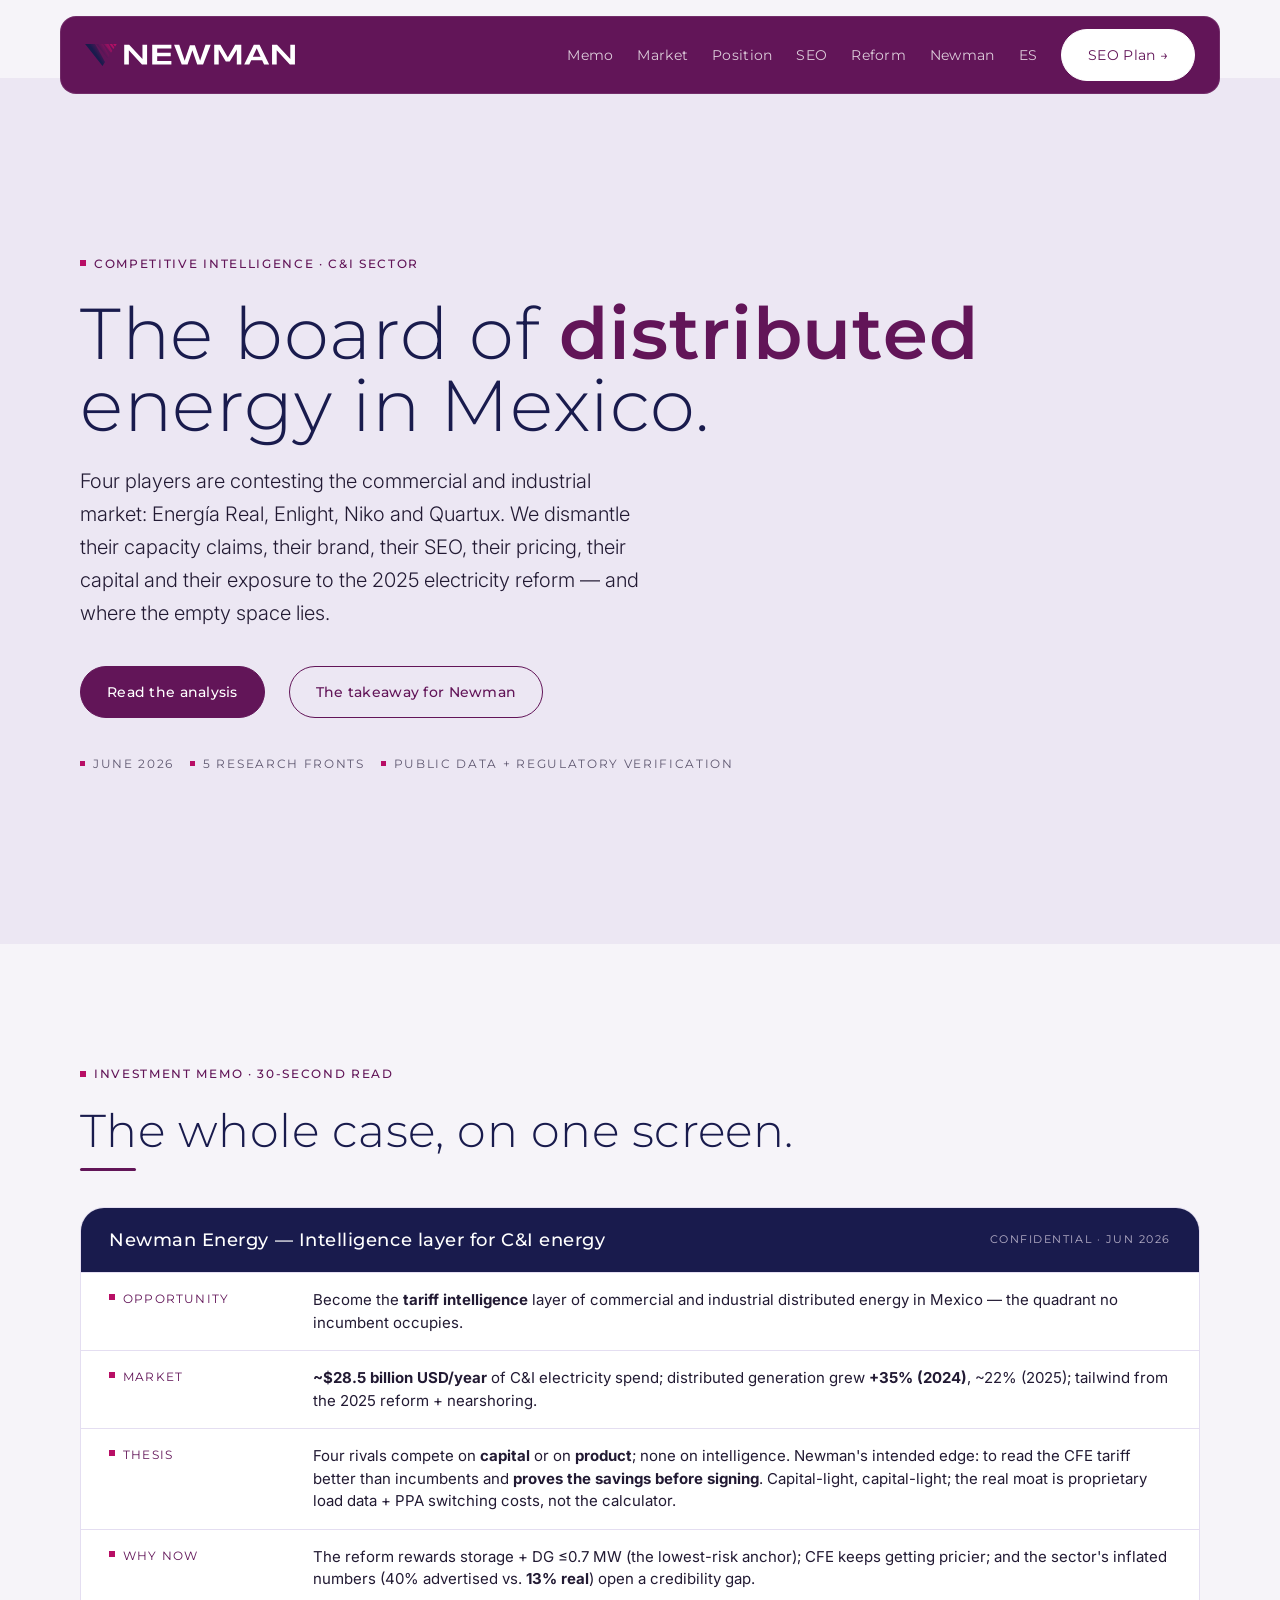
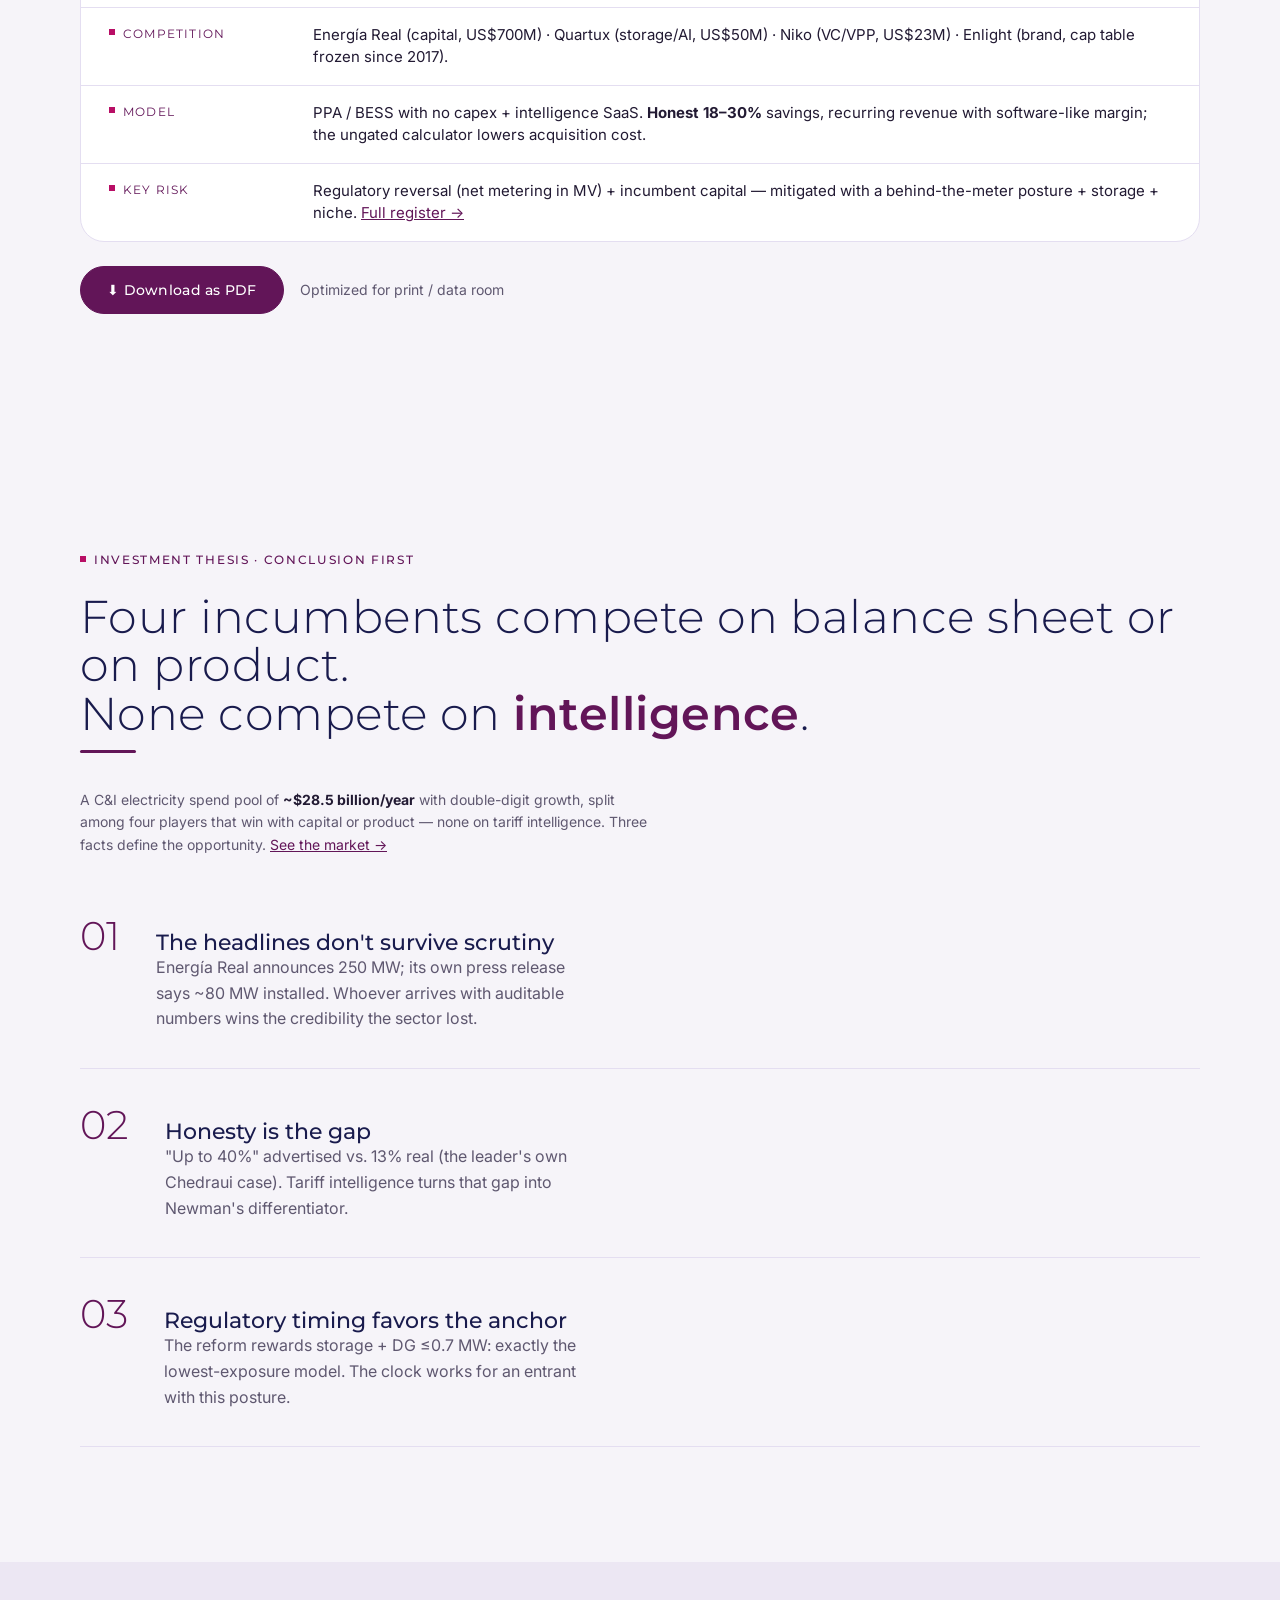
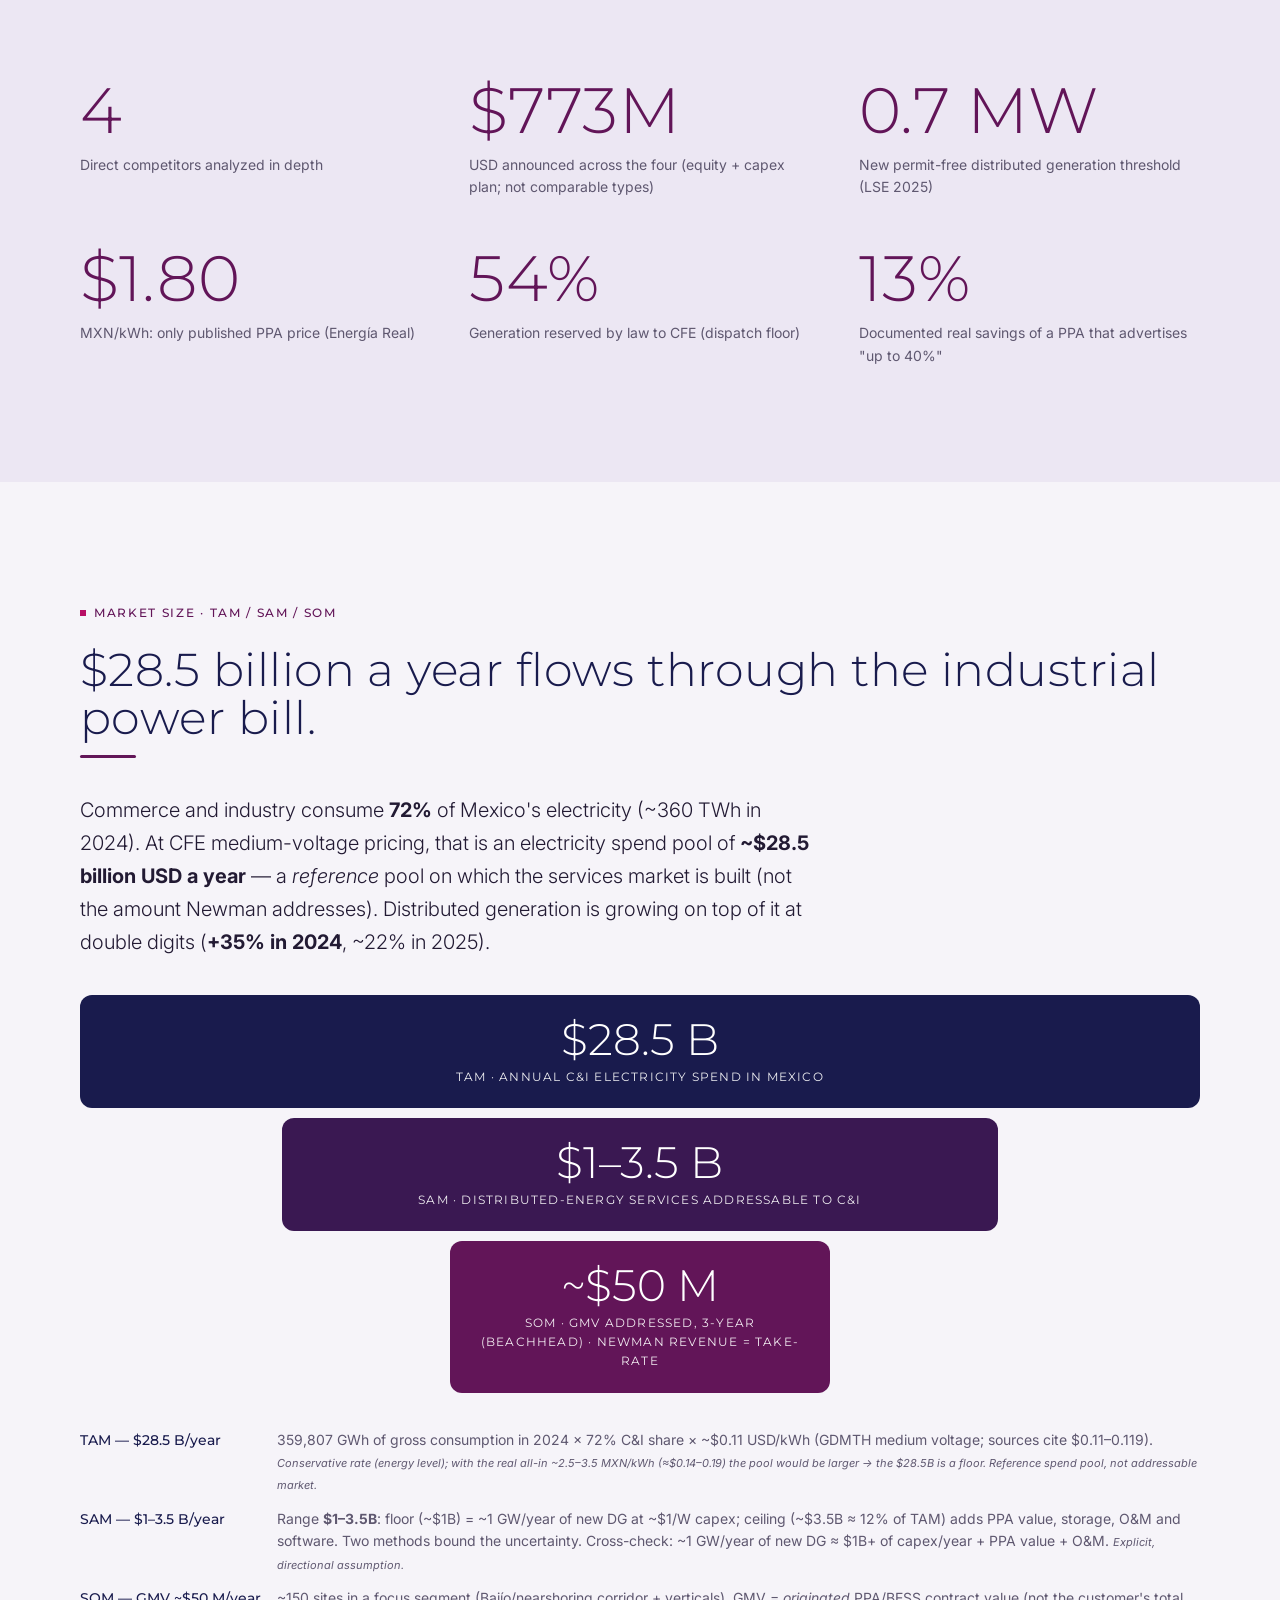
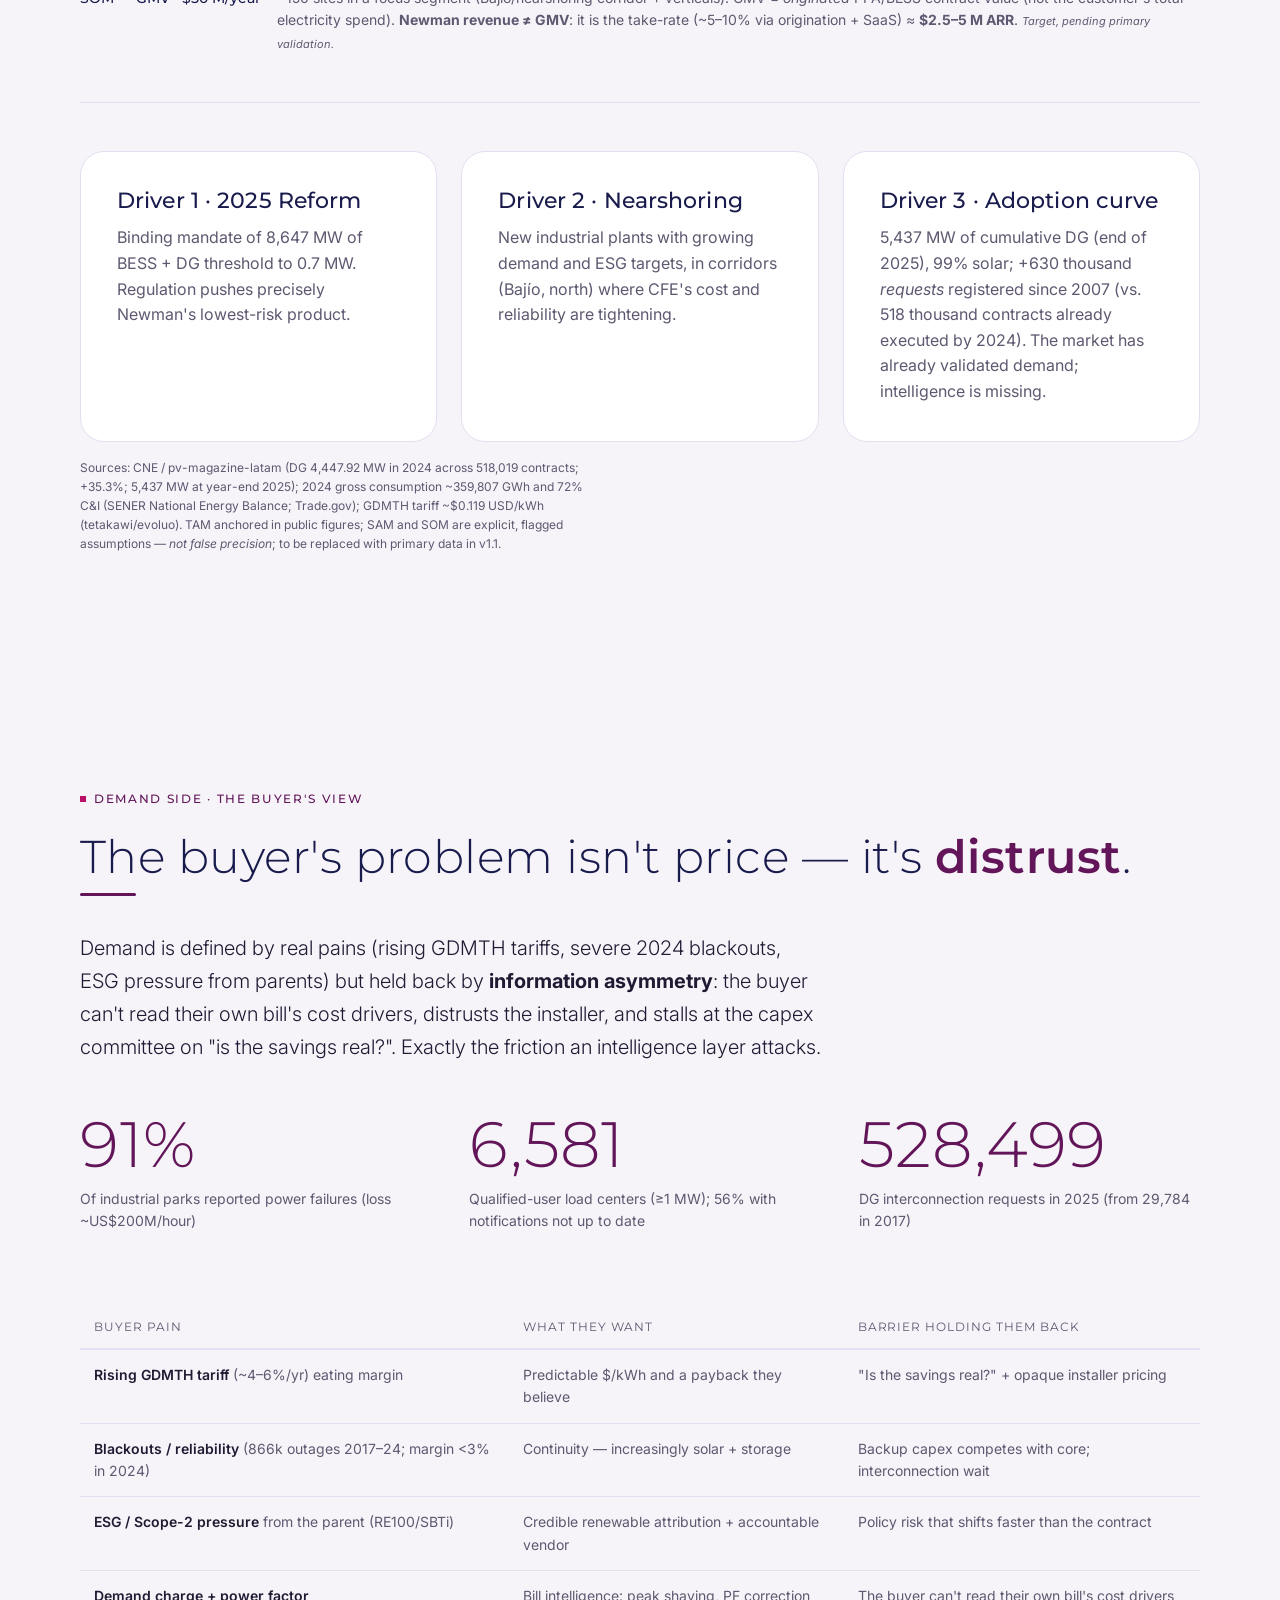
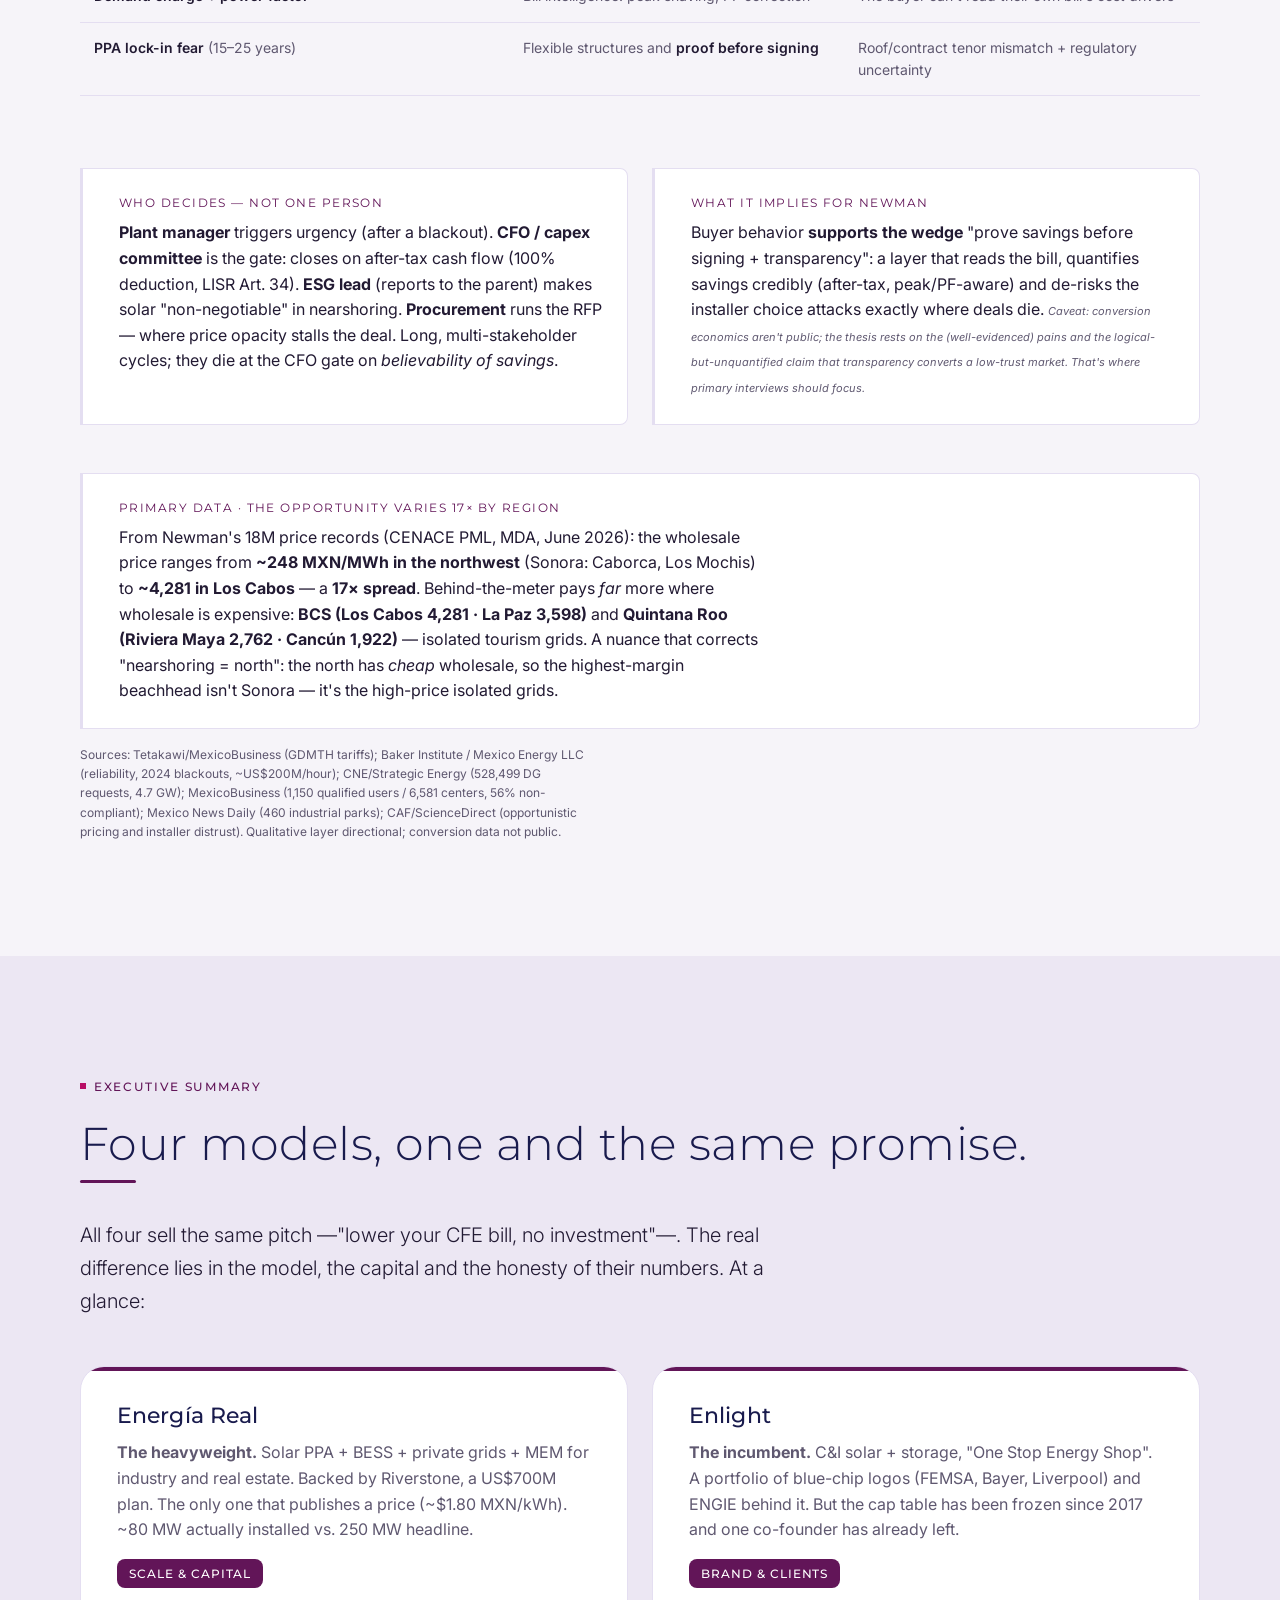
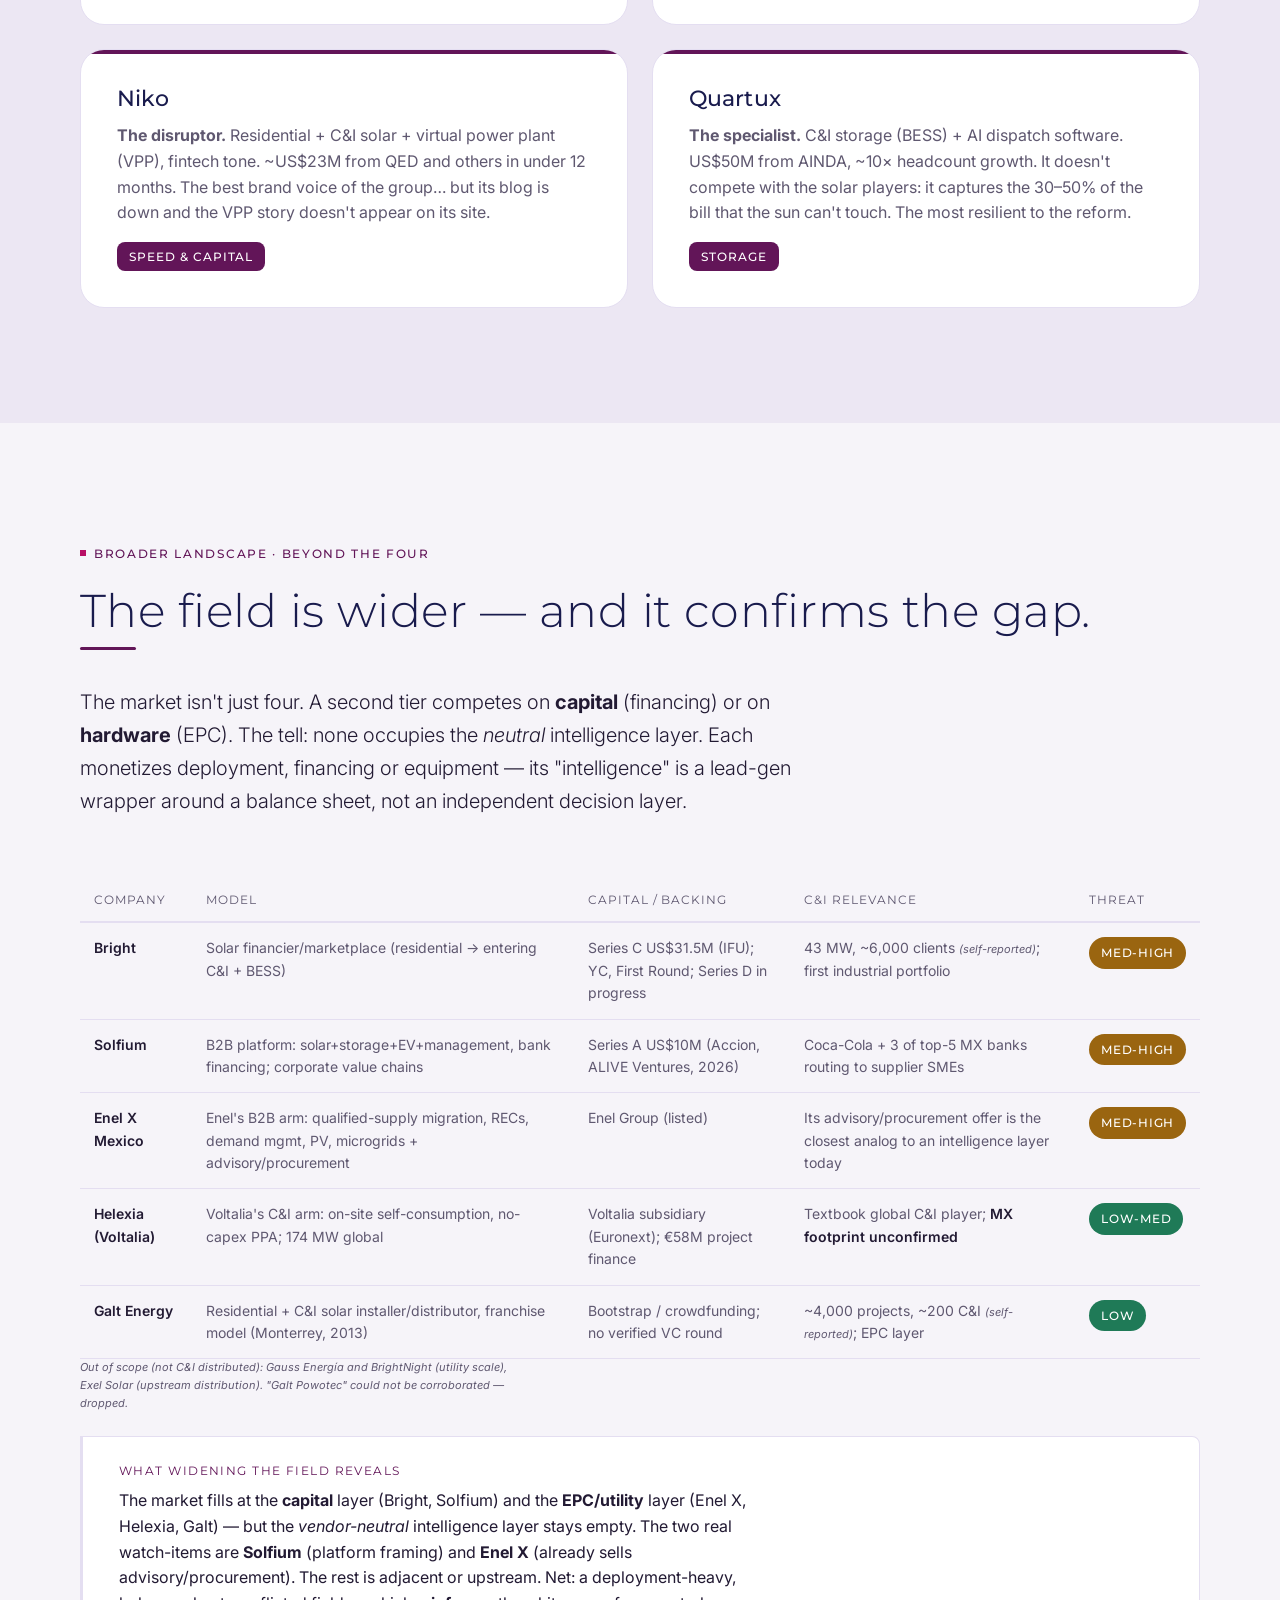
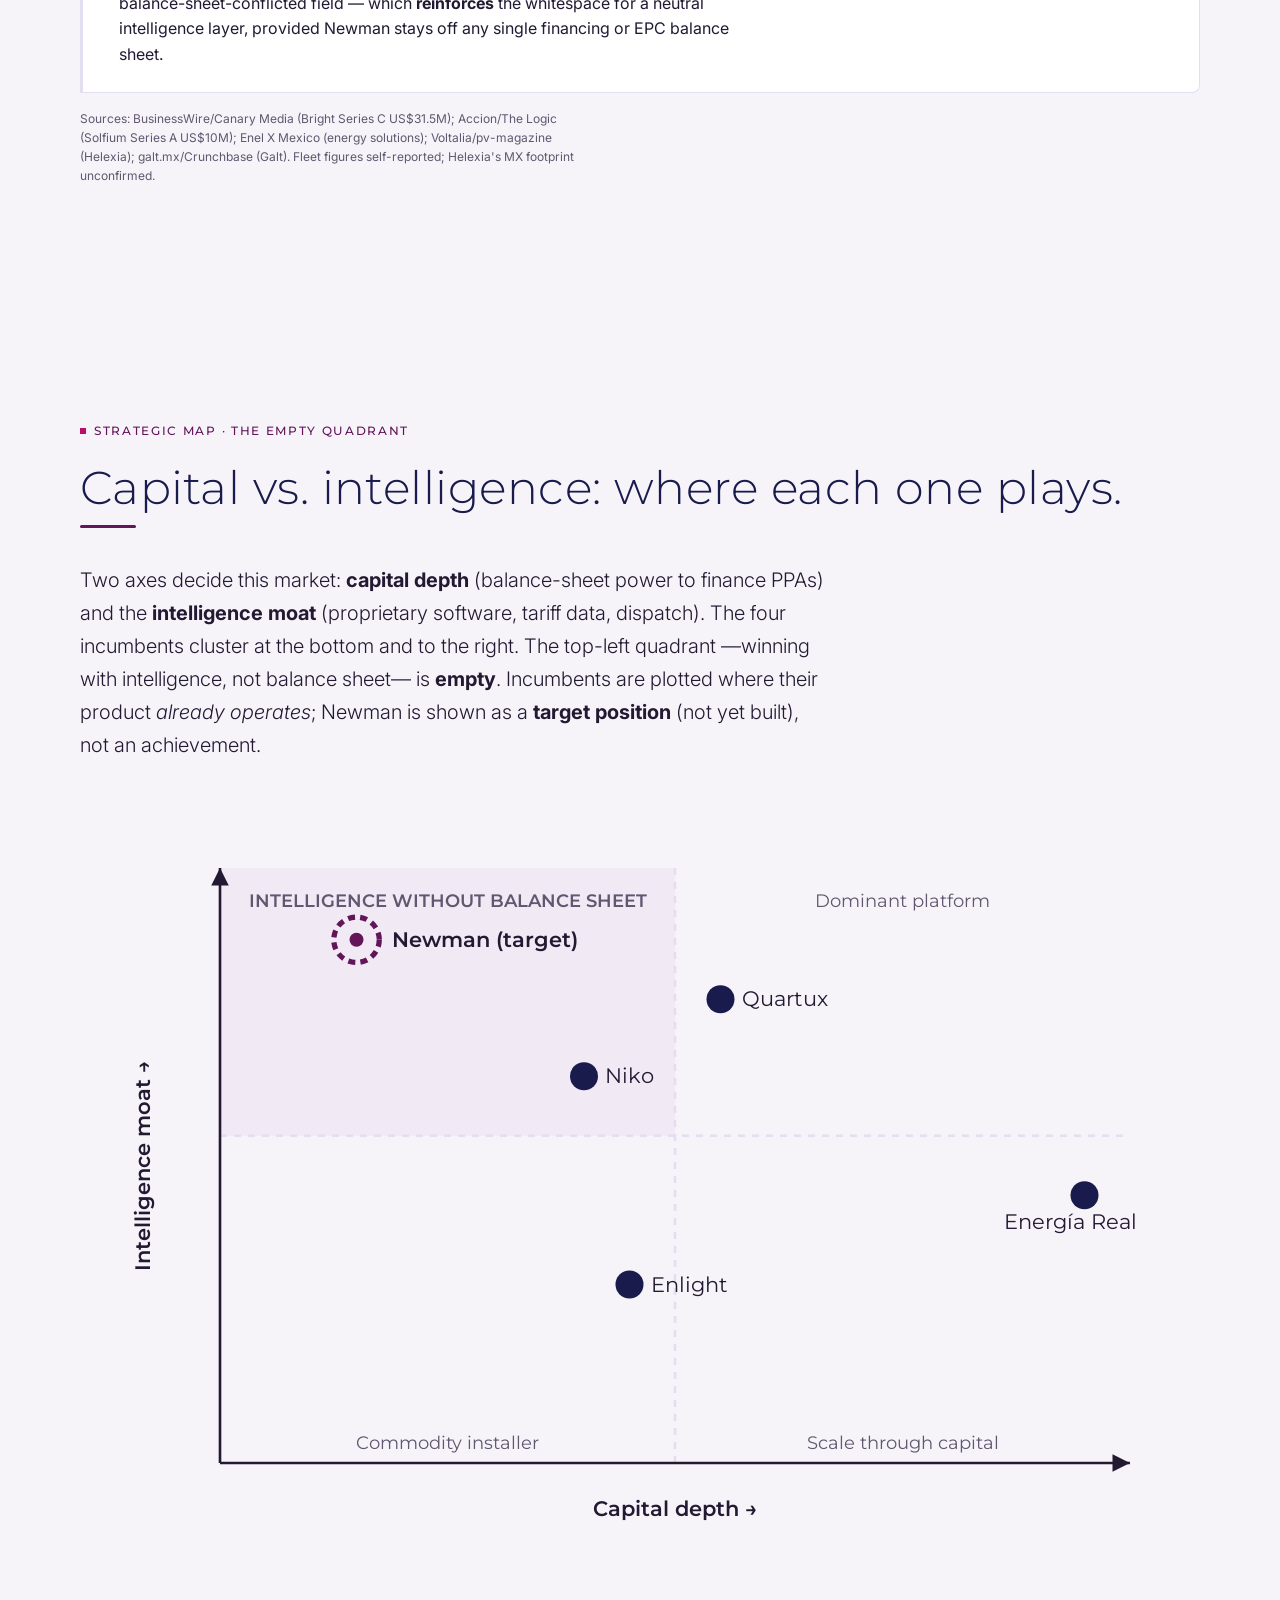
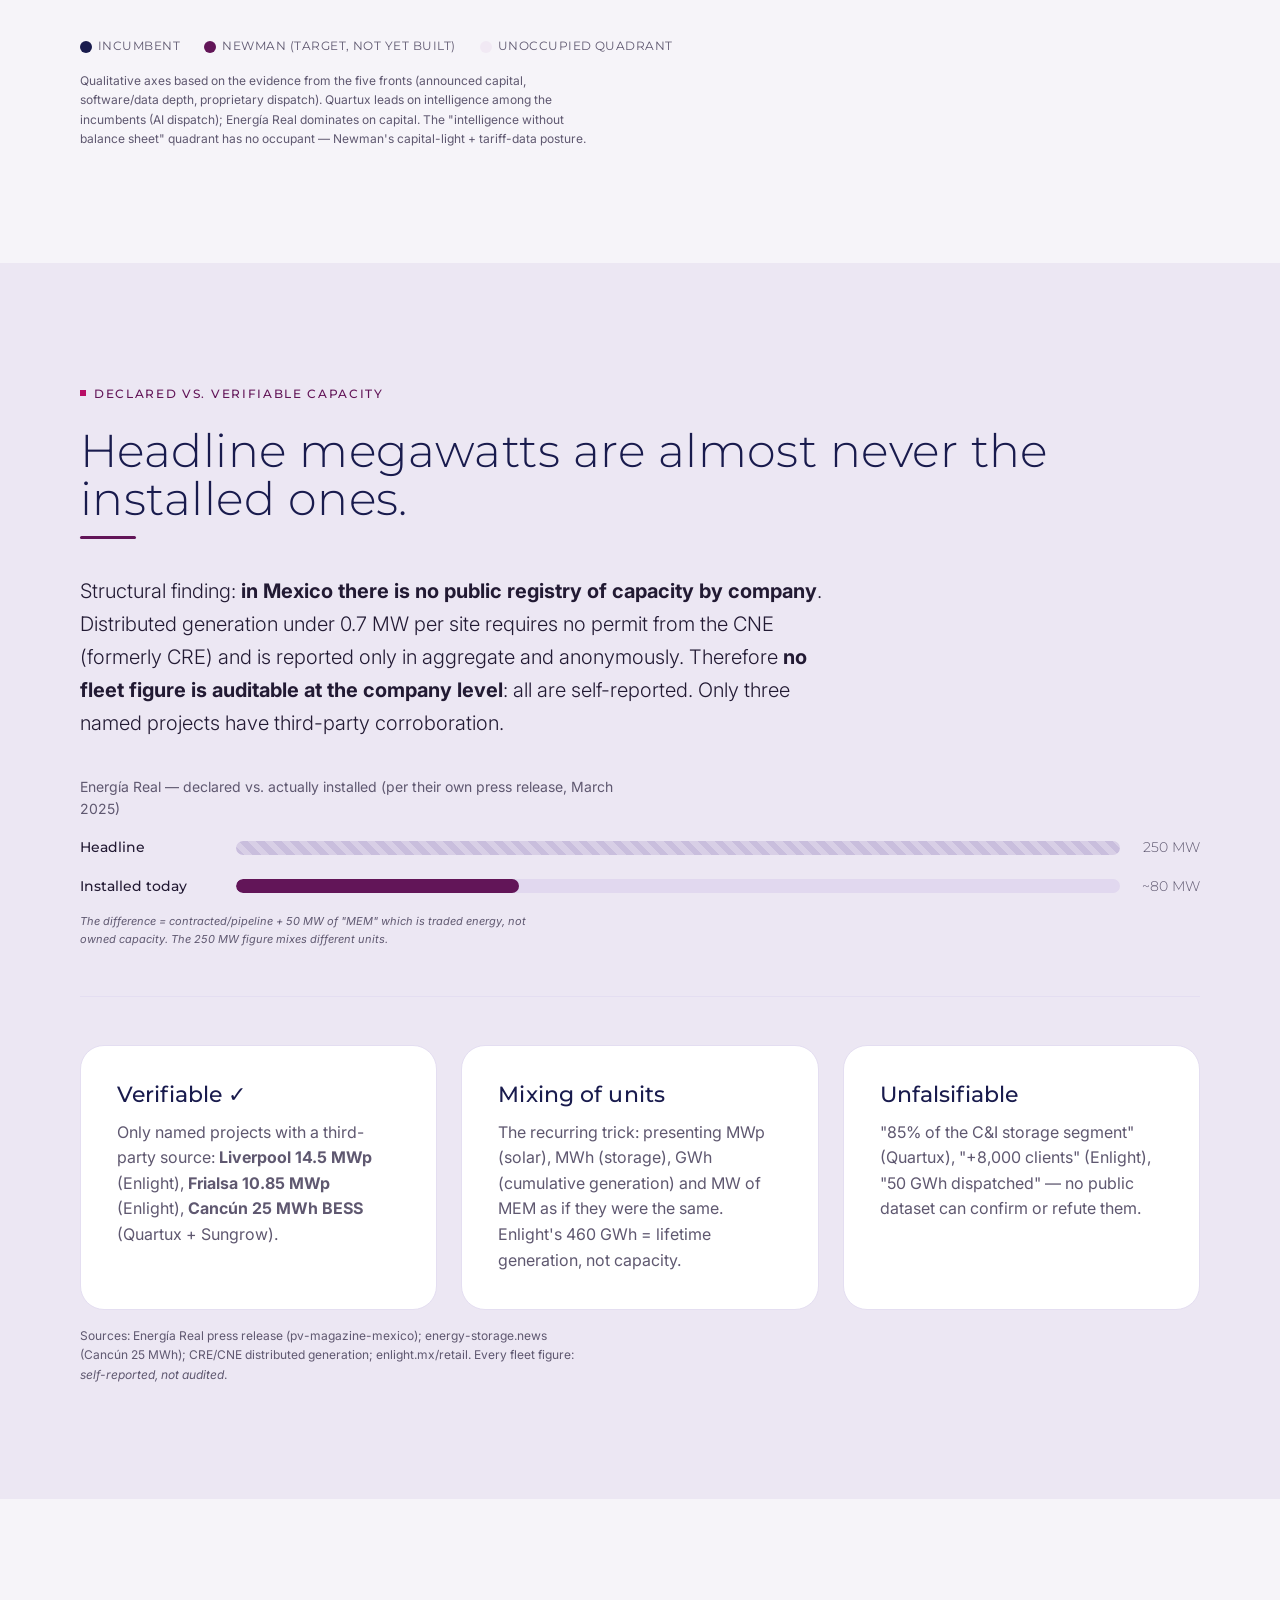
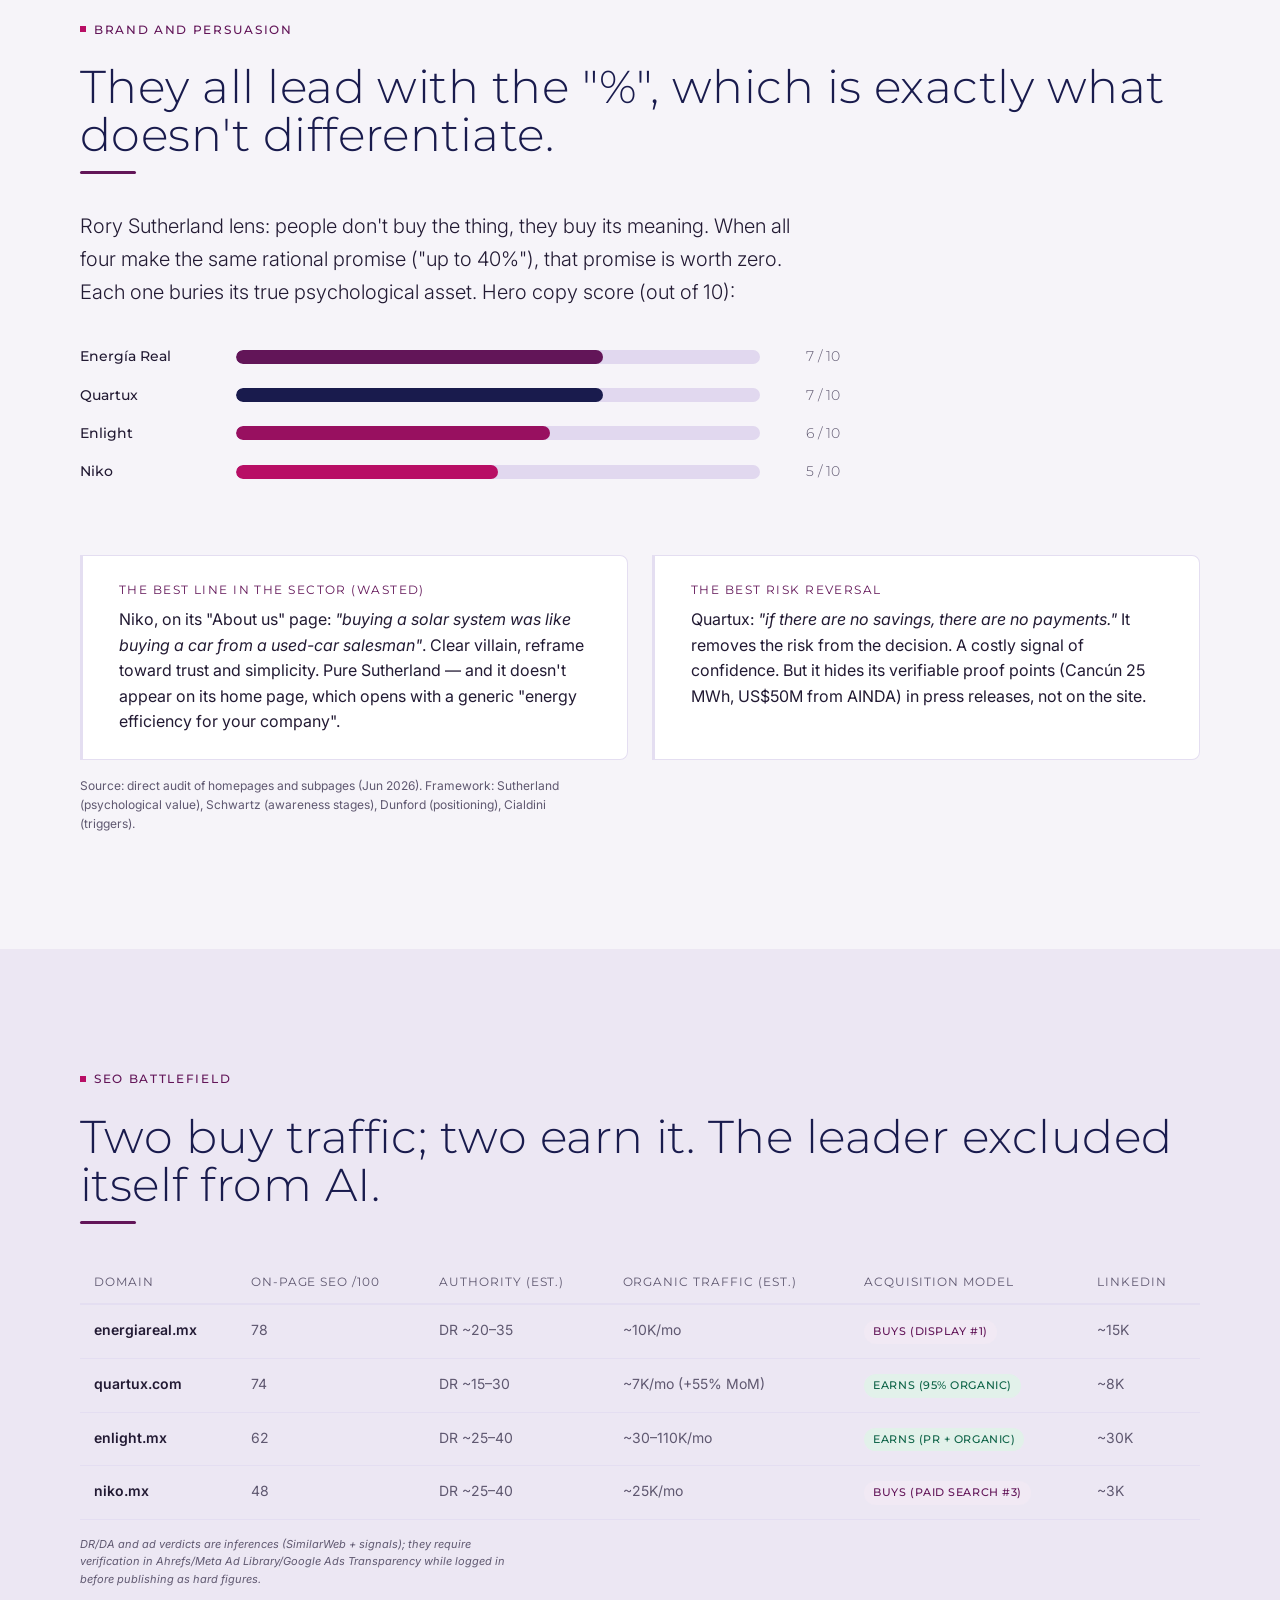
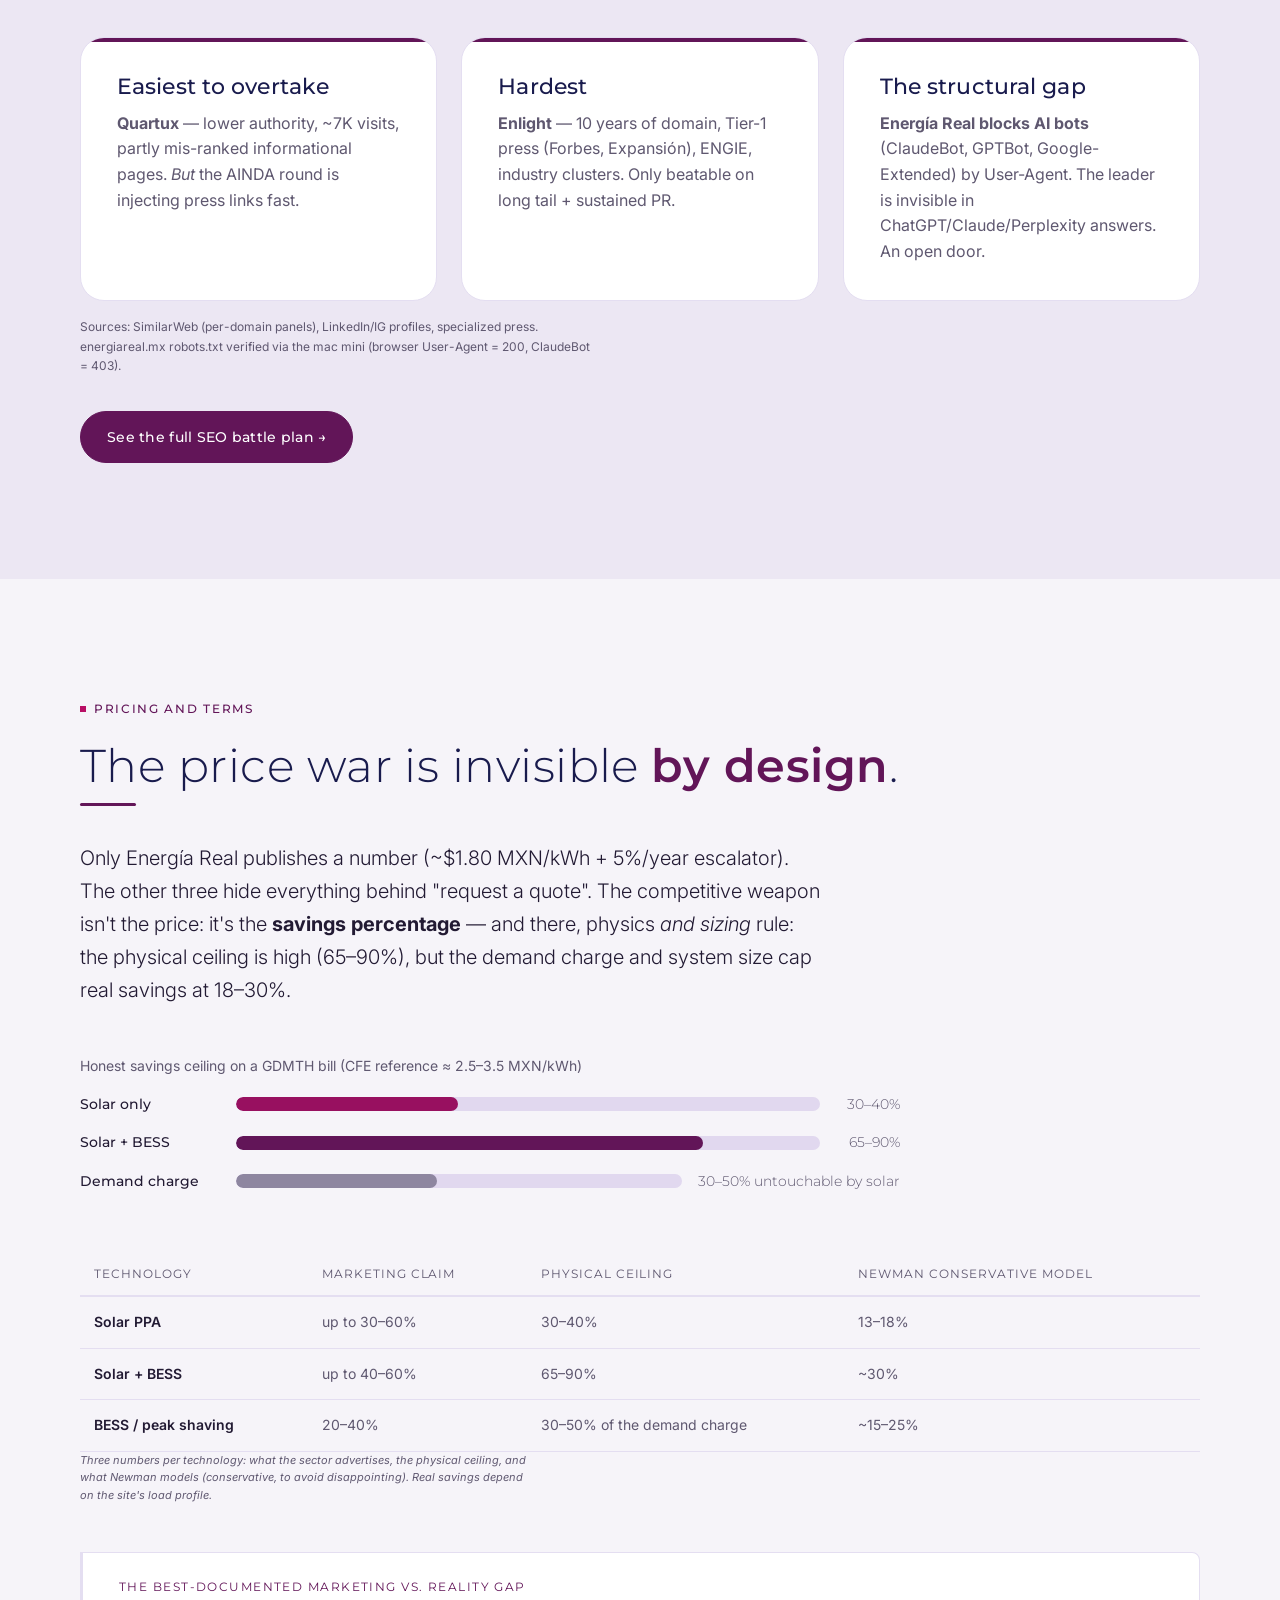
==== commit e7f0f9cc: "Iteration 25: collapse redundant Tesis prose (editor #1) (ES+EN) Removed the Tesis section's lead pa" ====
--- a/en.html
+++ b/en.html
@@ -241,19 +241,12 @@
     <p class="kicker">Investment thesis · Conclusion first</p>
     <h2 class="h-lg">Four incumbents compete on balance sheet or on product.<br>None compete on <b style="color:var(--accent);font-weight:var(--w-semi)">intelligence</b>.</h2>
     <div class="section-rule"></div>
-    <div class="split">
-      <div>
-        <p class="lead">Mexico's commercial and industrial distributed energy market is growing on two simultaneous forces —the 2025 electricity reform and nearshoring— and is split among four players that win with <strong>capital</strong> (Energía Real) or with <strong>product</strong> (panels, batteries). There is an empty quadrant: nobody competes on <strong>tariff intelligence</strong>. Newman aims to occupy it — reading CFE's bill and tariff better than incumbents and estimating savings instantly, validated by a load study <strong>before the customer signs</strong>. It is a capital-light layer; the real moat is the proprietary load data that compounds per client and PPA switching costs — not the calculator itself, and with the regulatory wind at its back.</p>
-        <p class="muted" style="margin-top:var(--s-24)">A C&I electricity spend pool of <strong style="color:var(--text)">~$28.5 billion/year</strong> with double-digit growth. <a href="#mercado" style="color:var(--accent)">See the TAM/SAM/SOM sizing →</a></p>
-      </div>
-      <div>
-        <div class="principles" style="margin-top:0;border-top:0">
+    <p class="muted" style="max-width:64ch;margin-bottom:var(--s-36)">A C&I electricity spend pool of <strong style="color:var(--text)">~$28.5 billion/year</strong> with double-digit growth, split among four players that win with capital or product — none on tariff intelligence. Three facts define the opportunity. <a href="#mercado" style="color:var(--accent)">See the market →</a></p>
+        <div class="principles" style="border-top:0">
           <div class="principle" style="padding-top:0"><div class="idx">01</div><div><h3>The headlines don't survive scrutiny</h3><p>Energía Real announces 250 MW; its own press release says ~80 MW installed. Whoever arrives with auditable numbers wins the credibility the sector lost.</p></div></div>
           <div class="principle"><div class="idx">02</div><div><h3>Honesty is the gap</h3><p>"Up to 40%" advertised vs. 13% real (the leader's own Chedraui case). Tariff intelligence turns that gap into Newman's differentiator.</p></div></div>
           <div class="principle"><div class="idx">03</div><div><h3>Regulatory timing favors the anchor</h3><p>The reform rewards storage + DG ≤0.7 MW: exactly the lowest-exposure model. The clock works for an entrant with this posture.</p></div></div>
         </div>
-      </div>
-    </div>
   </div>
 </section>
 
